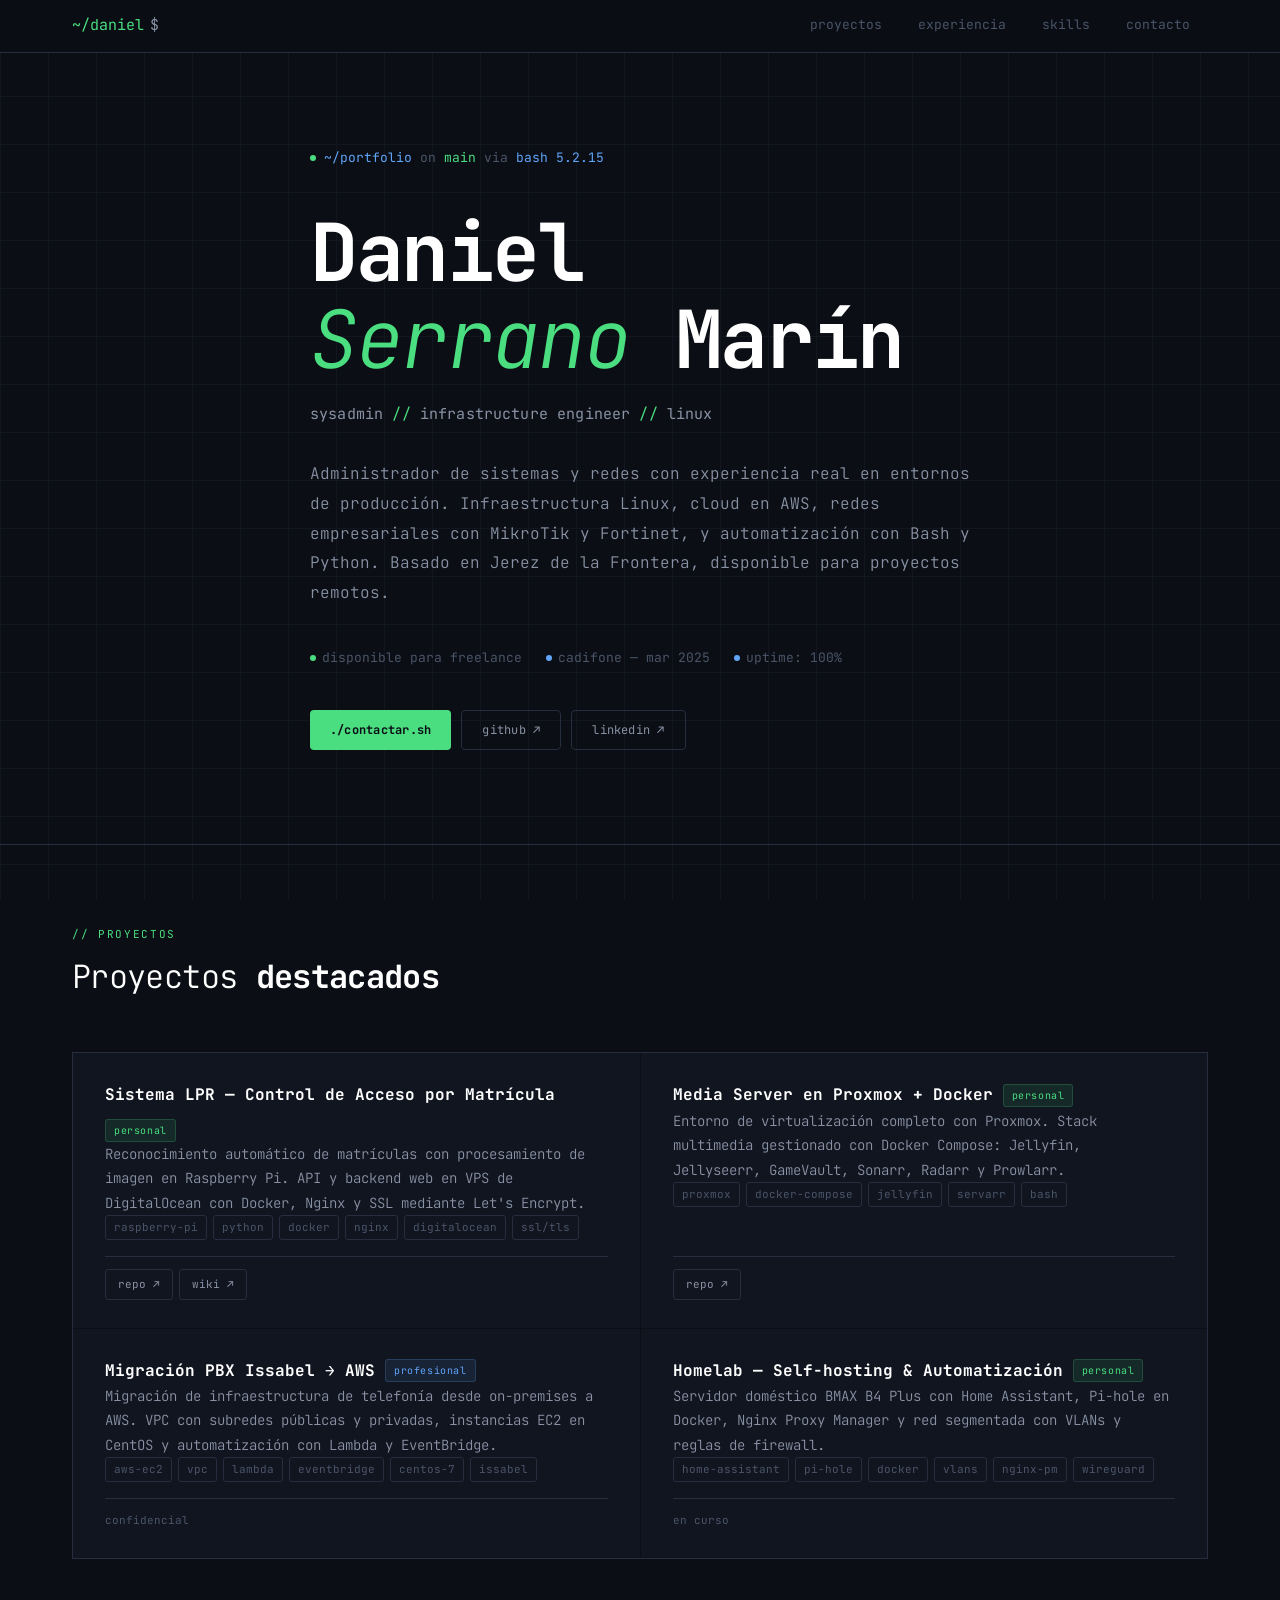
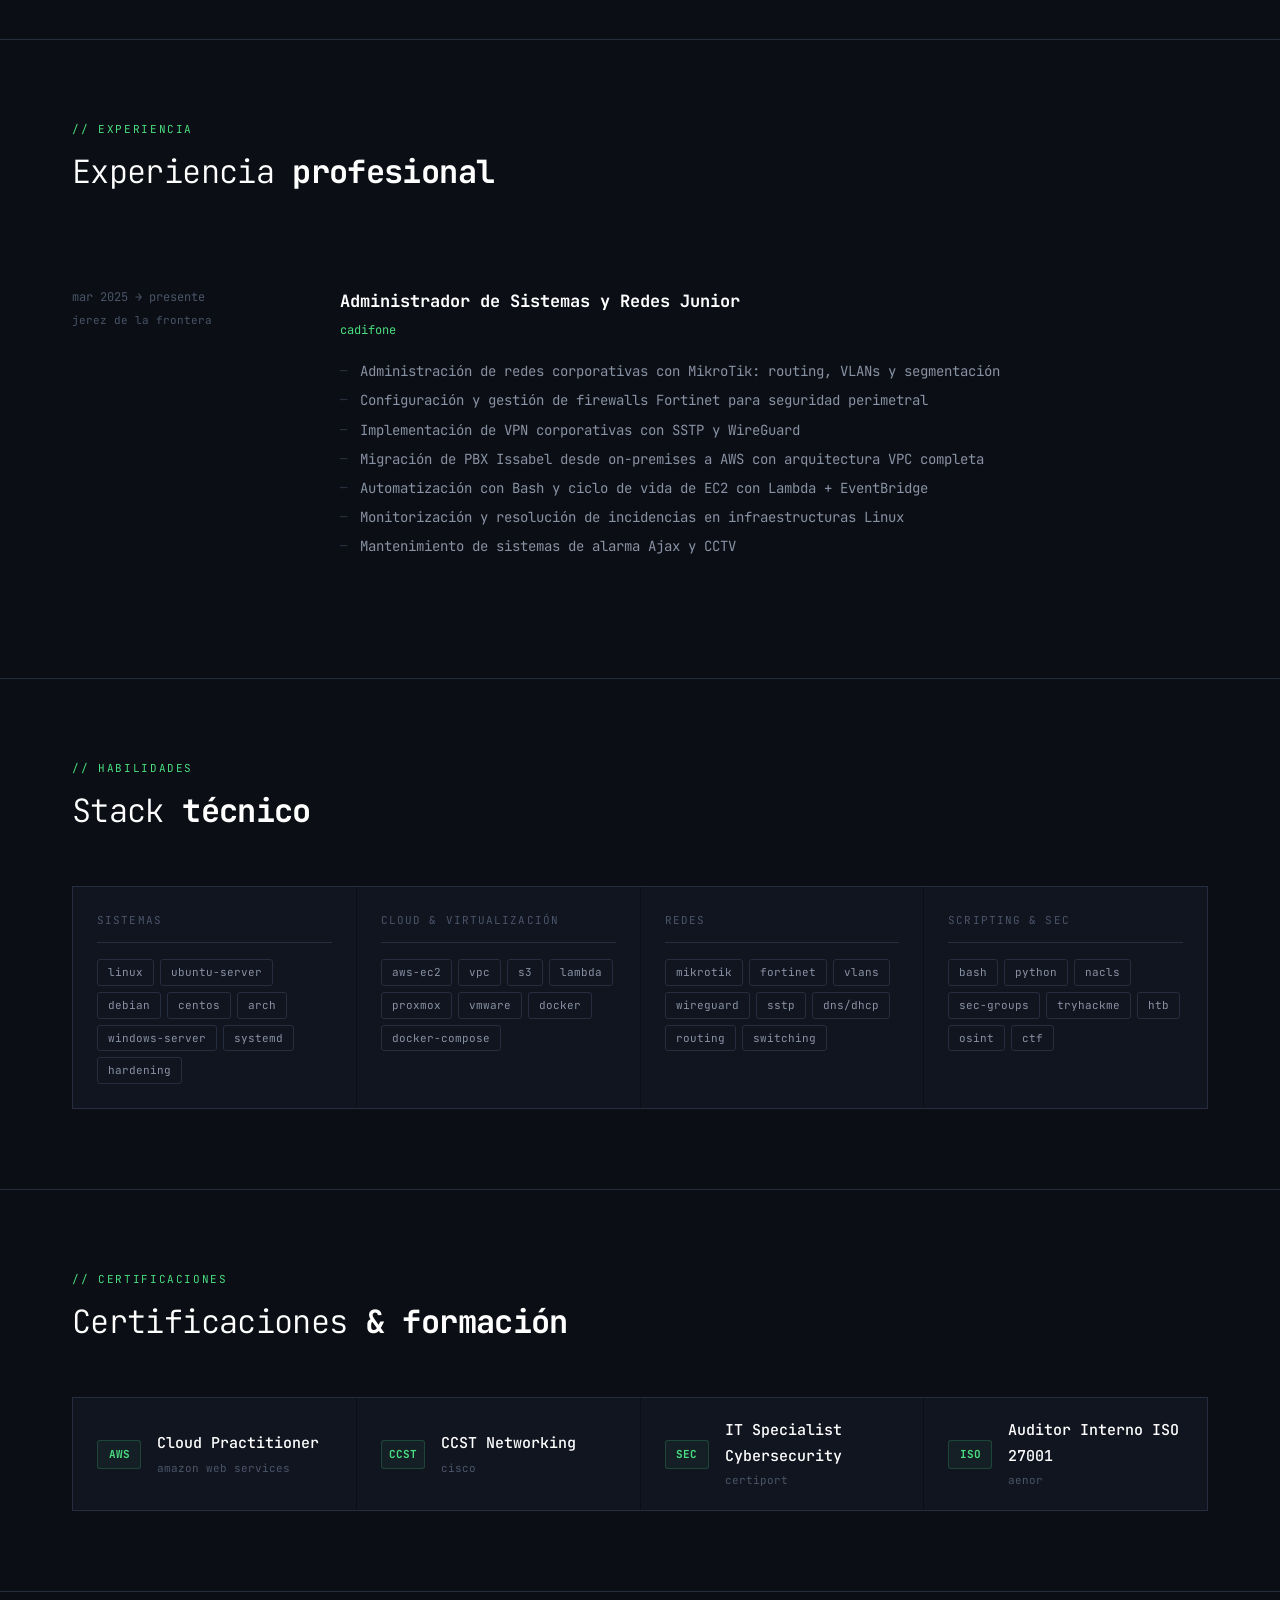
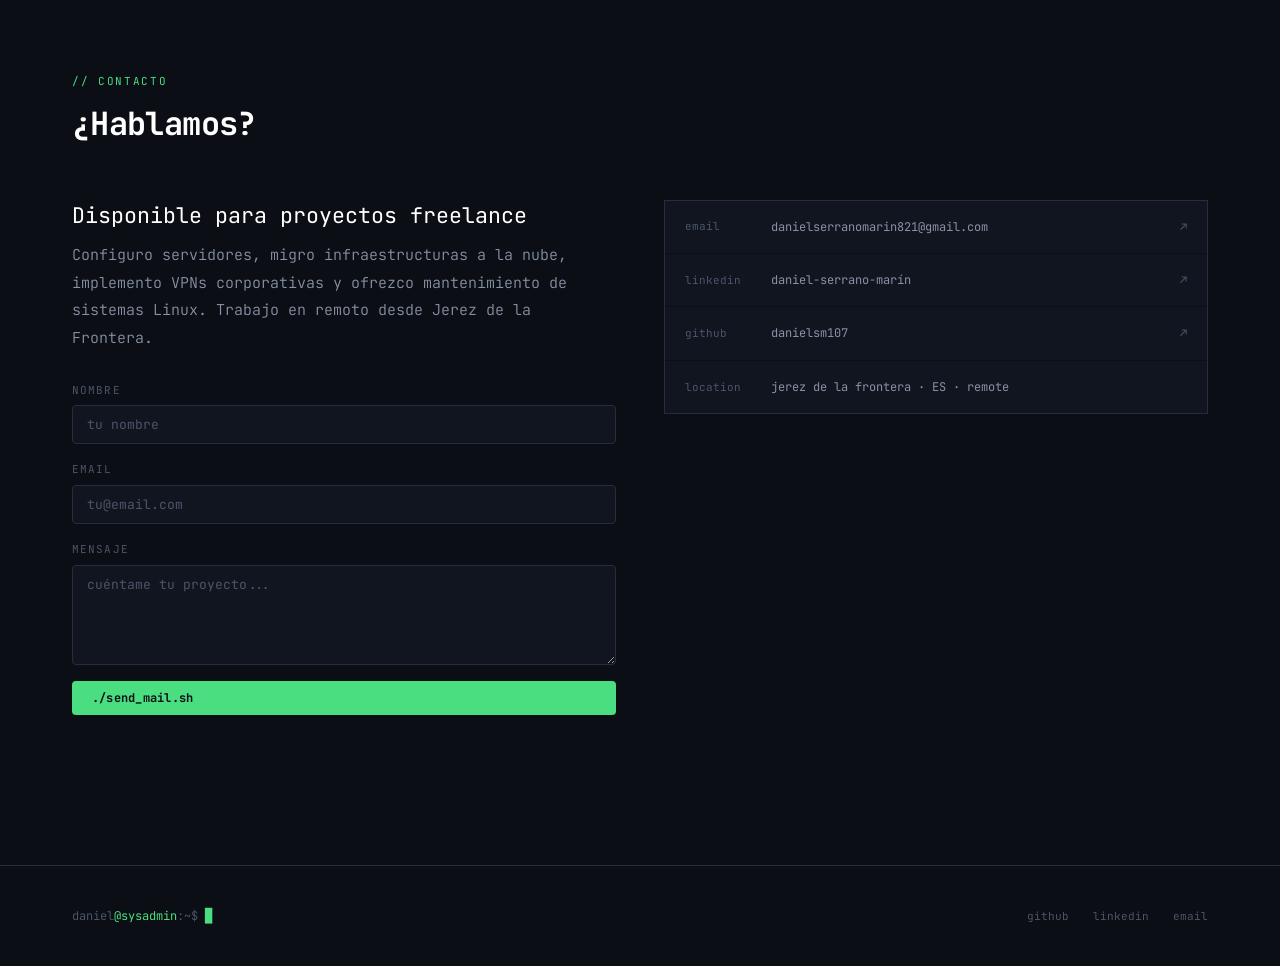
==== index.html @ 156ad983 "fix: layout proyectos 2 columnas + formulario contacto" ====
<!DOCTYPE html>
<html lang="es">
<head>
<meta charset="UTF-8">
<meta name="viewport" content="width=device-width, initial-scale=1.0">
<title>Daniel Serrano Marín | Sysadmin & Infrastructure Engineer</title>
<meta name="description" content="Administrador de sistemas y redes freelance. Linux, AWS, Docker, MikroTik, Fortinet, Proxmox. Jerez de la Frontera, disponibilidad remota.">
<meta name="author" content="Daniel Serrano Marín">
<meta name="keywords" content="administrador de sistemas freelance, sysadmin España, Linux AWS Docker, MikroTik Fortinet, VPN corporativa, Jerez de la Frontera">
<meta property="og:title" content="Daniel Serrano Marín — Sysadmin">
<meta property="og:description" content="Infrastructure engineer especializado en Linux, cloud y redes empresariales. Disponible para proyectos freelance.">
<meta property="og:type" content="website">
<meta property="og:url" content="https://danielsm107.github.io">
<link rel="canonical" href="https://danielsm107.github.io">
<link rel="preconnect" href="https://fonts.googleapis.com">
<link href="https://fonts.googleapis.com/css2?family=JetBrains+Mono:ital,wght@0,300;0,400;0,500;0,700;1,300;1,400&display=swap" rel="stylesheet">
<script type="application/ld+json">
{
  "@context":"https://schema.org",
  "@type":"Person",
  "name":"Daniel Serrano Marín",
  "jobTitle":"Administrador de Sistemas y Redes",
  "url":"https://danielsm107.github.io",
  "email":"danielserranomarin821@gmail.com",
  "telephone":"+34601632500",
  "address":{"@type":"PostalAddress","addressLocality":"Jerez de la Frontera","addressRegion":"Andalucía","addressCountry":"ES"},
  "sameAs":["https://github.com/danielsm107","https://linkedin.com/in/daniel-serrano-marín-868a92314"],
  "knowsAbout":["Linux","AWS","Docker","MikroTik","Fortinet","Proxmox","Bash","Python","Ciberseguridad","WireGuard","VPN"]
}
</script>
<style>
*,*::before,*::after{box-sizing:border-box;margin:0;padding:0}
:root{
  --bg:#0b0e14;
  --surface:#111520;
  --surface2:#181d2a;
  --border:#1e2535;
  --border2:#262d3f;
  --accent:#4ade80;
  --accent2:#22c55e;
  --blue:#60a5fa;
  --text:#cdd6f4;
  --text2:#8892a4;
  --text3:#4a5568;
  --mono:'JetBrains Mono',monospace;
}
html{scroll-behavior:smooth}
body{background:var(--bg);color:var(--text);font-family:var(--mono);font-size:15px;line-height:1.7;min-height:100vh}
a{color:var(--accent);text-decoration:none}
a:hover{color:var(--accent2)}

body::before{
  content:'';position:fixed;inset:0;
  background-image:linear-gradient(var(--border) 1px,transparent 1px),linear-gradient(90deg,var(--border) 1px,transparent 1px);
  background-size:48px 48px;opacity:.35;pointer-events:none;z-index:0;
}
.layer{position:relative;z-index:1}

nav{border-bottom:1px solid var(--border2);background:rgba(11,14,20,.92);backdrop-filter:blur(12px);position:sticky;top:0;z-index:100}
.nav-inner{max-width:980px;margin:0 auto;padding:0 2rem;display:flex;align-items:center;justify-content:space-between;height:52px}
.nav-brand{font-size:13px;color:var(--accent);display:flex;align-items:center;gap:6px}
.nav-brand span{color:var(--text2)}
.nav-links{display:flex;list-style:none}
.nav-links a{font-size:12px;color:var(--text3);padding:0 14px;height:52px;display:flex;align-items:center;transition:color .15s;border-bottom:1px solid transparent}
.nav-links a:hover{color:var(--accent);border-bottom-color:var(--accent)}

.hero{min-height:88vh;display:flex;align-items:center;border-bottom:1px solid var(--border2);padding:4rem 0}
.hero-inner{max-width:980px;margin:0 auto;padding:0 2rem}

.prompt-line{font-size:13px;color:var(--text3);margin-bottom:2.5rem;display:flex;align-items:center;gap:8px}
.prompt-line::before{content:'';width:6px;height:6px;background:var(--accent);border-radius:50%;display:inline-block;flex-shrink:0}
.prompt-path{color:var(--blue)}
.prompt-branch{color:var(--accent)}

h1{font-family:var(--mono);font-weight:300;font-size:clamp(2.4rem,5.5vw,4.2rem);line-height:1.08;letter-spacing:-0.03em;color:var(--text);margin-bottom:.4rem}
h1 strong{font-weight:700;color:#fff}
h1 em{font-style:italic;color:var(--accent);font-weight:300}

.hero-sub{font-size:13px;color:var(--text2);margin:1.25rem 0 2rem;letter-spacing:.01em}
.hero-sub span{color:var(--accent)}

.hero-desc{font-size:14px;color:var(--text2);max-width:580px;line-height:1.85;margin-bottom:2.5rem;font-weight:300}

.status-bar{display:flex;align-items:center;gap:1.5rem;font-size:12px;color:var(--text3);margin-bottom:2.5rem;flex-wrap:wrap}
.status-item{display:flex;align-items:center;gap:6px}
.dot-green{width:6px;height:6px;background:var(--accent);border-radius:50%;flex-shrink:0}
.dot-blue{width:6px;height:6px;background:var(--blue);border-radius:50%;flex-shrink:0}

.hero-btns{display:flex;gap:10px;flex-wrap:wrap}
.btn{font-family:var(--mono);font-size:12px;padding:9px 20px;border-radius:4px;display:inline-flex;align-items:center;gap:6px;cursor:pointer;transition:all .15s;letter-spacing:.02em}
.btn-primary{background:var(--accent);color:#0b0e14;font-weight:700;border:none}
.btn-primary:hover{background:var(--accent2);color:#0b0e14}
.btn-ghost{background:transparent;color:var(--text2);border:1px solid var(--border2)}
.btn-ghost:hover{border-color:var(--accent);color:var(--accent)}

.wrap{max-width:980px;margin:0 auto;padding:0 2rem}
section{padding:5rem 0;border-bottom:1px solid var(--border2)}
.sec-head{margin-bottom:3rem}
.sec-label{font-size:11px;color:var(--accent);letter-spacing:.15em;text-transform:uppercase;margin-bottom:.4rem}
h2{font-family:var(--mono);font-size:1.6rem;font-weight:300;color:#fff;letter-spacing:-.02em}
h2 strong{font-weight:700}

.projects{display:grid;grid-template-columns:1fr 1fr;gap:1px;border:1px solid var(--border2)}
.project-row{background:var(--surface);padding:1.75rem 2rem;display:flex;flex-direction:column;gap:1rem;transition:background .15s;border:none}
.project-row:hover{background:var(--surface2)}
.proj-meta{display:flex;align-items:center;gap:10px;flex-wrap:wrap}
.proj-title{font-size:14px;font-weight:700;color:#fff}
.proj-tag{font-size:10px;padding:2px 8px;border-radius:3px;letter-spacing:.06em}
.tag-personal{background:rgba(74,222,128,.1);color:var(--accent);border:1px solid rgba(74,222,128,.2)}
.tag-pro{background:rgba(96,165,250,.1);color:var(--blue);border:1px solid rgba(96,165,250,.2)}
.proj-desc{font-size:12px;color:var(--text2);line-height:1.75;font-weight:300;flex:1}
.proj-stack{display:flex;flex-wrap:wrap;gap:6px}
.stag{font-size:11px;padding:2px 8px;border:1px solid var(--border2);color:var(--text3);border-radius:3px;transition:border-color .15s,color .15s}
.project-row:hover .stag{color:var(--text2)}
.proj-links{display:flex;flex-direction:row;gap:6px;flex-wrap:wrap;margin-top:auto;padding-top:.75rem;border-top:1px solid var(--border2)}
.proj-link{font-size:11px;padding:5px 12px;border:1px solid var(--border2);color:var(--text2);border-radius:3px;transition:all .15s;white-space:nowrap}
.proj-link:hover{border-color:var(--accent);color:var(--accent)}

.exp-item{display:grid;grid-template-columns:200px 1fr;gap:3rem;padding:2.5rem 0;border-bottom:1px solid var(--border2)}
.exp-item:last-child{border-bottom:none}
.exp-period{font-size:12px;color:var(--text3);margin-bottom:4px}
.exp-location{font-size:11px;color:var(--text3)}
.exp-role{font-size:15px;font-weight:700;color:#fff;margin-bottom:4px}
.exp-company{font-size:12px;color:var(--accent);margin-bottom:1.25rem}
.exp-items{display:flex;flex-direction:column;gap:6px}
.exp-items li{font-size:12px;color:var(--text2);padding-left:1.25rem;position:relative;line-height:1.65;list-style:none}
.exp-items li::before{content:'─';position:absolute;left:0;color:var(--border2);font-size:12px;top:2px}

.skills-cols{display:grid;grid-template-columns:repeat(auto-fit,minmax(220px,1fr));gap:1px;border:1px solid var(--border2)}
.skill-col{background:var(--surface);padding:1.5rem}
.skill-col-title{font-size:11px;color:var(--text3);letter-spacing:.1em;text-transform:uppercase;margin-bottom:1rem;padding-bottom:.75rem;border-bottom:1px solid var(--border2)}
.pills{display:flex;flex-wrap:wrap;gap:6px}
.pill{font-size:11px;padding:3px 10px;border:1px solid var(--border2);border-radius:3px;color:var(--text2);transition:border-color .15s,color .15s;cursor:default}
.pill:hover{border-color:var(--accent);color:var(--accent)}

.certs-list{display:grid;grid-template-columns:repeat(auto-fit,minmax(240px,1fr));gap:1px;border:1px solid var(--border2)}
.cert-item{background:var(--surface);padding:1.25rem 1.5rem;display:flex;align-items:center;gap:1rem;transition:background .15s}
.cert-item:hover{background:var(--surface2)}
.cert-mono{font-size:11px;font-weight:700;color:var(--accent);width:44px;flex-shrink:0;border:1px solid rgba(74,222,128,.2);padding:4px 6px;text-align:center;border-radius:3px;background:rgba(74,222,128,.06)}
.cert-name{font-size:13px;font-weight:500;color:#fff;margin-bottom:2px}
.cert-org{font-size:11px;color:var(--text3)}

.contact-grid{display:grid;grid-template-columns:1fr 1fr;gap:3rem;align-items:start}
.contact-intro h3{font-size:1.1rem;font-weight:400;color:#fff;margin-bottom:.75rem;line-height:1.4}
.contact-intro p{font-size:13px;color:var(--text2);line-height:1.85;margin-bottom:1.75rem;font-weight:300}
.contact-rows{display:flex;flex-direction:column;gap:1px;border:1px solid var(--border2)}
.c-row{background:var(--surface);display:flex;align-items:center;gap:1rem;padding:1rem 1.25rem;text-decoration:none;color:var(--text);transition:background .15s}
.c-row:hover{background:var(--surface2)}
.c-row-key{font-size:11px;color:var(--text3);width:70px;flex-shrink:0}
.c-row-val{font-size:12px;color:var(--text2)}
.c-row-arrow{font-size:12px;color:var(--text3);margin-left:auto}
.c-row:hover .c-row-arrow{color:var(--accent)}
.c-row:hover .c-row-val{color:var(--accent)}

footer{padding:2.5rem 0}
.footer-inner{max-width:980px;margin:0 auto;padding:0 2rem;display:flex;align-items:center;justify-content:space-between;flex-wrap:wrap;gap:1rem}
.footer-brand{font-size:12px;color:var(--text3)}
.footer-brand span{color:var(--accent)}
.footer-links{display:flex;gap:1.5rem}
.footer-links a{font-size:11px;color:var(--text3)}
.footer-links a:hover{color:var(--accent)}

@keyframes blink{0%,100%{opacity:1}50%{opacity:0}}
.cursor{animation:blink 1.1s step-end infinite;color:var(--accent)}

/* HAMBURGER */
.nav-hamburger{
  display:none;flex-direction:column;gap:5px;
  cursor:pointer;padding:6px;border:1px solid var(--border2);
  border-radius:4px;background:transparent;
}
.nav-hamburger span{
  display:block;width:20px;height:1.5px;
  background:var(--text2);transition:all .2s;
}
.nav-hamburger.open span:nth-child(1){transform:rotate(45deg) translate(4.5px,4.5px)}
.nav-hamburger.open span:nth-child(2){opacity:0}
.nav-hamburger.open span:nth-child(3){transform:rotate(-45deg) translate(4.5px,-4.5px)}

.mobile-menu{
  display:none;
  position:fixed;top:52px;left:0;right:0;
  background:rgba(11,14,20,.98);
  backdrop-filter:blur(12px);
  border-bottom:1px solid var(--border2);
  z-index:99;
  flex-direction:column;
}
.mobile-menu.open{display:flex}
.mobile-menu a{
  font-size:13px;color:var(--text2);
  padding:1rem 2rem;
  border-bottom:1px solid var(--border2);
  transition:color .15s,background .15s;
}
.mobile-menu a:hover{color:var(--accent);background:var(--surface)}

@media(max-width:768px){
  .nav-links{display:none}
  .nav-hamburger{display:flex}

  .hero{min-height:auto;padding:3rem 0}
  h1{font-size:2.4rem}
  .hero-desc{font-size:13px}
  .status-bar{gap:1rem}

  .exp-item{grid-template-columns:1fr;gap:.5rem}
  .exp-period{margin-bottom:0}

  .contact-grid{grid-template-columns:1fr}

  .projects{grid-template-columns:1fr}
  .proj-links{flex-direction:row;flex-wrap:wrap}

  .skills-cols{grid-template-columns:1fr 1fr}
  .certs-list{grid-template-columns:1fr}

  section{padding:3rem 0}
  .sec-head{margin-bottom:2rem}
}

@media(max-width:480px){
  h1{font-size:1.9rem;letter-spacing:-.02em}
  .hero-inner{padding:0 1.25rem}
  .wrap{padding:0 1.25rem}
  .nav-inner{padding:0 1.25rem}
  .footer-inner{padding:0 1.25rem;flex-direction:column;gap:.75rem;text-align:center}

  .hero-btns{flex-direction:column}
  .btn{width:100%;justify-content:center}

  .skills-cols{grid-template-columns:1fr}

  .project-row{padding:1.25rem}
  .skill-col{padding:1.25rem}
  .cert-item{padding:1rem}

  .c-row-val{font-size:11px;word-break:break-all}
  .contact-intro p{font-size:12px}
}

@media(min-width:1280px){
  body{font-size:16px}
  .nav-inner{max-width:1200px}
  .wrap{max-width:1200px}
  .hero-inner{max-width:1200px}
  .footer-inner{max-width:1200px}
  .nav-brand{font-size:15px}
  .nav-links a{font-size:13px;padding:0 18px}
  h1{font-size:5rem}
  .hero-sub{font-size:15px}
  .hero-desc{font-size:16px;max-width:660px}
  .status-bar{font-size:13px}
  h2{font-size:2rem}
  .proj-title{font-size:16px}
  .proj-desc{font-size:14px}
  .exp-role{font-size:17px}
  .exp-items li{font-size:14px}
  .cert-name{font-size:15px}
  .contact-intro h3{font-size:1.35rem}
  .contact-intro p{font-size:15px}
  .exp-item{grid-template-columns:220px 1fr}
}

@media(min-width:1920px){
  body{font-size:17px}
  .nav-inner,.wrap,.hero-inner,.footer-inner{max-width:1400px}
  h1{font-size:6rem}
  h2{font-size:2.4rem}
  .hero-desc{font-size:17px;max-width:740px}
  section{padding:6rem 0}
}

.contact-form{display:flex;flex-direction:column;gap:1rem;margin-top:1.5rem}
.form-group{display:flex;flex-direction:column;gap:6px}
.form-label{font-size:11px;color:var(--text3);letter-spacing:.1em;text-transform:uppercase}
.form-input{
  background:var(--surface);border:1px solid var(--border2);
  color:var(--text);font-family:var(--mono);font-size:13px;
  padding:10px 14px;border-radius:4px;outline:none;
  transition:border-color .15s;width:100%;
}
.form-input:focus{border-color:var(--accent)}
.form-input::placeholder{color:var(--text3)}
.form-textarea{resize:vertical;min-height:100px}
.form-status{font-size:12px;margin-top:.5rem;min-height:1.2em}
.form-status.ok{color:var(--accent)}
.form-status.err{color:#f87171}
</style>
</head>
<body>

<nav class="layer" role="navigation" aria-label="Navegación principal">
  <div class="nav-inner">
    <div class="nav-brand">~/daniel<span> $</span></div>
    <ul class="nav-links">
      <li><a href="#proyectos">proyectos</a></li>
      <li><a href="#experiencia">experiencia</a></li>
      <li><a href="#skills">skills</a></li>
      <li><a href="#contacto">contacto</a></li>
    </ul>
    <button class="nav-hamburger" aria-label="Abrir menú" onclick="toggleMenu(this)">
      <span></span><span></span><span></span>
    </button>
  </div>
</nav>

<div class="mobile-menu layer" id="mobileMenu">
  <a href="#proyectos" onclick="closeMenu()">proyectos</a>
  <a href="#experiencia" onclick="closeMenu()">experiencia</a>
  <a href="#skills" onclick="closeMenu()">skills</a>
  <a href="#contacto" onclick="closeMenu()">contacto</a>
</div>

<script>
function toggleMenu(btn){
  btn.classList.toggle('open');
  document.getElementById('mobileMenu').classList.toggle('open');
}
function closeMenu(){
  document.querySelector('.nav-hamburger').classList.remove('open');
  document.getElementById('mobileMenu').classList.remove('open');
}
</script>

<header class="hero layer" role="banner" itemscope itemtype="https://schema.org/Person">
  <div class="hero-inner">
    <div class="prompt-line">
      <span class="prompt-path">~/portfolio</span>
      <span style="color:var(--text3)">on</span>
      <span class="prompt-branch"> main</span>
      <span style="color:var(--text3)">via</span>
      <span style="color:var(--blue)">bash 5.2.15</span>
    </div>
    <h1>
      <strong itemprop="givenName">Daniel</strong><br>
      <em itemprop="familyName">Serrano</em> <strong>Marín</strong>
    </h1>
    <p class="hero-sub">
      sysadmin <span>//</span> infrastructure engineer <span>//</span> linux
    </p>
    <p class="hero-desc" itemprop="description">
      Administrador de sistemas y redes con experiencia real en entornos de producción.
      Infraestructura Linux, cloud en AWS, redes empresariales con MikroTik y Fortinet,
      y automatización con Bash y Python. Basado en Jerez de la Frontera,
      disponible para proyectos remotos.
    </p>
    <div class="status-bar">
      <div class="status-item"><span class="dot-green"></span><span>disponible para freelance</span></div>
      <div class="status-item"><span class="dot-blue"></span><span>cadifone — mar 2025</span></div>
      <div class="status-item"><span class="dot-blue"></span><span>uptime: 100%</span></div>
    </div>
    <div class="hero-btns">
      <a href="#contacto" class="btn btn-primary">./contactar.sh</a>
      <a href="https://github.com/danielsm107" class="btn btn-ghost" rel="noopener noreferrer" itemprop="sameAs">github ↗</a>
      <a href="https://linkedin.com/in/daniel-serrano-marín-868a92314" class="btn btn-ghost" rel="noopener noreferrer" itemprop="sameAs">linkedin ↗</a>
    </div>
  </div>
</header>

<main class="layer">

<section id="proyectos" aria-labelledby="h-proyectos">
  <div class="wrap">
    <div class="sec-head">
      <p class="sec-label">// proyectos</p>
      <h2 id="h-proyectos">Proyectos <strong>destacados</strong></h2>
    </div>
    <div class="projects">

      <article class="project-row" itemscope itemtype="https://schema.org/SoftwareApplication">
        <div>
          <div class="proj-meta">
            <h3 class="proj-title" itemprop="name">Sistema LPR — Control de Acceso por Matrícula</h3>
            <span class="proj-tag tag-personal">personal</span>
          </div>
          <p class="proj-desc" itemprop="description">Reconocimiento automático de matrículas con procesamiento de imagen en Raspberry Pi. API y backend web en VPS de DigitalOcean con Docker, Nginx y SSL mediante Let's Encrypt.</p>
          <div class="proj-stack">
            <span class="stag">raspberry-pi</span><span class="stag">python</span><span class="stag">docker</span><span class="stag">nginx</span><span class="stag">digitalocean</span><span class="stag">ssl/tls</span>
          </div>
        </div>
        <div class="proj-links">
          <a href="https://github.com/danielsm107/control-acceso-matriculas" class="proj-link" rel="noopener noreferrer" itemprop="url">repo ↗</a>
          <a href="https://deepwiki.com/danielsm107/control-acceso-matriculas" class="proj-link" rel="noopener noreferrer">wiki ↗</a>
        </div>
      </article>

      <article class="project-row" itemscope itemtype="https://schema.org/SoftwareApplication">
        <div>
          <div class="proj-meta">
            <h3 class="proj-title" itemprop="name">Media Server en Proxmox + Docker</h3>
            <span class="proj-tag tag-personal">personal</span>
          </div>
          <p class="proj-desc" itemprop="description">Entorno de virtualización completo con Proxmox. Stack multimedia gestionado con Docker Compose: Jellyfin, Jellyseerr, GameVault, Sonarr, Radarr y Prowlarr.</p>
          <div class="proj-stack">
            <span class="stag">proxmox</span><span class="stag">docker-compose</span><span class="stag">jellyfin</span><span class="stag">servarr</span><span class="stag">bash</span>
          </div>
        </div>
        <div class="proj-links">
          <a href="https://github.com/danielsm107/media-server" class="proj-link" rel="noopener noreferrer" itemprop="url">repo ↗</a>
        </div>
      </article>

      <article class="project-row" itemscope itemtype="https://schema.org/SoftwareApplication">
        <div>
          <div class="proj-meta">
            <h3 class="proj-title" itemprop="name">Migración PBX Issabel → AWS</h3>
            <span class="proj-tag tag-pro">profesional</span>
          </div>
          <p class="proj-desc" itemprop="description">Migración de infraestructura de telefonía desde on-premises a AWS. VPC con subredes públicas y privadas, instancias EC2 en CentOS y automatización con Lambda y EventBridge.</p>
          <div class="proj-stack">
            <span class="stag">aws-ec2</span><span class="stag">vpc</span><span class="stag">lambda</span><span class="stag">eventbridge</span><span class="stag">centos-7</span><span class="stag">issabel</span>
          </div>
        </div>
        <div class="proj-links">
          <span style="font-size:11px;color:var(--text3)">confidencial</span>
        </div>
      </article>

      <article class="project-row">
        <div>
          <div class="proj-meta">
            <h3 class="proj-title">Homelab — Self-hosting &amp; Automatización</h3>
            <span class="proj-tag tag-personal">personal</span>
          </div>
          <p class="proj-desc">Servidor doméstico BMAX B4 Plus con Home Assistant, Pi-hole en Docker, Nginx Proxy Manager y red segmentada con VLANs y reglas de firewall.</p>
          <div class="proj-stack">
            <span class="stag">home-assistant</span><span class="stag">pi-hole</span><span class="stag">docker</span><span class="stag">vlans</span><span class="stag">nginx-pm</span><span class="stag">wireguard</span>
          </div>
        </div>
        <div class="proj-links">
          <span style="font-size:11px;color:var(--text3)">en curso</span>
        </div>
      </article>

    </div>
  </div>
</section>

<section id="experiencia" aria-labelledby="h-exp">
  <div class="wrap">
    <div class="sec-head">
      <p class="sec-label">// experiencia</p>
      <h2 id="h-exp">Experiencia <strong>profesional</strong></h2>
    </div>
    <div class="exp-item" itemscope itemtype="https://schema.org/OrganizationRole">
      <div>
        <p class="exp-period">mar 2025 → presente</p>
        <p class="exp-location">jerez de la frontera</p>
      </div>
      <div>
        <h3 class="exp-role" itemprop="roleName">Administrador de Sistemas y Redes Junior</h3>
        <p class="exp-company" itemprop="name">cadifone</p>
        <ul class="exp-items">
          <li>Administración de redes corporativas con MikroTik: routing, VLANs y segmentación</li>
          <li>Configuración y gestión de firewalls Fortinet para seguridad perimetral</li>
          <li>Implementación de VPN corporativas con SSTP y WireGuard</li>
          <li>Migración de PBX Issabel desde on-premises a AWS con arquitectura VPC completa</li>
          <li>Automatización con Bash y ciclo de vida de EC2 con Lambda + EventBridge</li>
          <li>Monitorización y resolución de incidencias en infraestructuras Linux</li>
          <li>Mantenimiento de sistemas de alarma Ajax y CCTV</li>
        </ul>
      </div>
    </div>
  </div>
</section>

<section id="skills" aria-labelledby="h-skills">
  <div class="wrap">
    <div class="sec-head">
      <p class="sec-label">// habilidades</p>
      <h2 id="h-skills">Stack <strong>técnico</strong></h2>
    </div>
    <div class="skills-cols">
      <div class="skill-col">
        <p class="skill-col-title">sistemas</p>
        <div class="pills">
          <span class="pill">linux</span><span class="pill">ubuntu-server</span><span class="pill">debian</span><span class="pill">centos</span><span class="pill">arch</span><span class="pill">windows-server</span><span class="pill">systemd</span><span class="pill">hardening</span>
        </div>
      </div>
      <div class="skill-col">
        <p class="skill-col-title">cloud &amp; virtualización</p>
        <div class="pills">
          <span class="pill">aws-ec2</span><span class="pill">vpc</span><span class="pill">s3</span><span class="pill">lambda</span><span class="pill">proxmox</span><span class="pill">vmware</span><span class="pill">docker</span><span class="pill">docker-compose</span>
        </div>
      </div>
      <div class="skill-col">
        <p class="skill-col-title">redes</p>
        <div class="pills">
          <span class="pill">mikrotik</span><span class="pill">fortinet</span><span class="pill">vlans</span><span class="pill">wireguard</span><span class="pill">sstp</span><span class="pill">dns/dhcp</span><span class="pill">routing</span><span class="pill">switching</span>
        </div>
      </div>
      <div class="skill-col">
        <p class="skill-col-title">scripting &amp; sec</p>
        <div class="pills">
          <span class="pill">bash</span><span class="pill">python</span><span class="pill">nacls</span><span class="pill">sec-groups</span><span class="pill">tryhackme</span><span class="pill">htb</span><span class="pill">osint</span><span class="pill">ctf</span>
        </div>
      </div>
    </div>
  </div>
</section>

<section aria-labelledby="h-certs">
  <div class="wrap">
    <div class="sec-head">
      <p class="sec-label">// certificaciones</p>
      <h2 id="h-certs">Certificaciones <strong>&amp; formación</strong></h2>
    </div>
    <div class="certs-list">
      <div class="cert-item" itemscope itemtype="https://schema.org/EducationalOccupationalCredential">
        <div class="cert-mono">AWS</div>
        <div><p class="cert-name" itemprop="name">Cloud Practitioner</p><p class="cert-org">amazon web services</p></div>
      </div>
      <div class="cert-item" itemscope itemtype="https://schema.org/EducationalOccupationalCredential">
        <div class="cert-mono">CCST</div>
        <div><p class="cert-name" itemprop="name">CCST Networking</p><p class="cert-org">cisco</p></div>
      </div>
      <div class="cert-item" itemscope itemtype="https://schema.org/EducationalOccupationalCredential">
        <div class="cert-mono">SEC</div>
        <div><p class="cert-name" itemprop="name">IT Specialist Cybersecurity</p><p class="cert-org">certiport</p></div>
      </div>
      <div class="cert-item" itemscope itemtype="https://schema.org/EducationalOccupationalCredential">
        <div class="cert-mono">ISO</div>
        <div><p class="cert-name" itemprop="name">Auditor Interno ISO 27001</p><p class="cert-org">aenor</p></div>
      </div>
    </div>
  </div>
</section>

<section id="contacto" aria-labelledby="h-contacto">
  <div class="wrap">
    <div class="sec-head">
      <p class="sec-label">// contacto</p>
      <h2 id="h-contacto"><strong>¿Hablamos?</strong></h2>
    </div>
    <div class="contact-grid">
      <div class="contact-intro">
        <h3>Disponible para proyectos freelance</h3>
        <p>Configuro servidores, migro infraestructuras a la nube, implemento VPNs corporativas y ofrezco mantenimiento de sistemas Linux. Trabajo en remoto desde Jerez de la Frontera.</p>
        <form action="https://formspree.io/f/mrejwwnr" method="POST" class="contact-form" id="contactForm">
          <div class="form-group">
            <label for="name" class="form-label">nombre</label>
            <input type="text" id="name" name="name" required placeholder="tu nombre" class="form-input">
          </div>
          <div class="form-group">
            <label for="email" class="form-label">email</label>
            <input type="email" id="email" name="email" required placeholder="tu@email.com" class="form-input">
          </div>
          <div class="form-group">
            <label for="message" class="form-label">mensaje</label>
            <textarea id="message" name="message" required placeholder="cuéntame tu proyecto..." class="form-input form-textarea"></textarea>
          </div>
          <button type="submit" class="btn btn-primary" id="submitBtn">./send_mail.sh</button>
          <p class="form-status" id="formStatus"></p>
        </form>
      </div>
      <div class="contact-rows">
        <a href="mailto:danielserranomarin821@gmail.com" class="c-row" itemprop="email">
          <span class="c-row-key">email</span>
          <span class="c-row-val">danielserranomarin821@gmail.com</span>
          <span class="c-row-arrow">↗</span>
        </a>
        <a href="https://linkedin.com/in/daniel-serrano-marín-868a92314" class="c-row" rel="noopener noreferrer">
          <span class="c-row-key">linkedin</span>
          <span class="c-row-val">daniel-serrano-marín</span>
          <span class="c-row-arrow">↗</span>
        </a>
        <a href="https://github.com/danielsm107" class="c-row" rel="noopener noreferrer">
          <span class="c-row-key">github</span>
          <span class="c-row-val">danielsm107</span>
          <span class="c-row-arrow">↗</span>
        </a>
        <div class="c-row" style="cursor:default">
          <span class="c-row-key">location</span>
          <span class="c-row-val">jerez de la frontera · ES · remote</span>
        </div>
      </div>
    </div>
  </div>
</section>

</main>

<footer class="layer" role="contentinfo">
  <div class="footer-inner">
    <div class="footer-brand">daniel<span>@sysadmin</span>:~$ <span class="cursor">█</span></div>
    <div class="footer-links">
      <a href="https://github.com/danielsm107" rel="noopener noreferrer">github</a>
      <a href="https://linkedin.com/in/daniel-serrano-marín-868a92314" rel="noopener noreferrer">linkedin</a>
      <a href="mailto:danielserranomarin821@gmail.com">email</a>
    </div>
  </div>
</footer>


<script>
document.getElementById('contactForm').addEventListener('submit', async function(e){
  e.preventDefault();
  const btn = document.getElementById('submitBtn');
  const status = document.getElementById('formStatus');
  btn.textContent = 'enviando...';
  btn.disabled = true;
  try {
    const res = await fetch('https://formspree.io/f/mrejwwnr', {
      method: 'POST',
      body: new FormData(this),
      headers: {'Accept': 'application/json'}
    });
    if(res.ok){
      status.textContent = '✓ mensaje enviado correctamente';
      status.className = 'form-status ok';
      this.reset();
    } else {
      throw new Error();
    }
  } catch {
    status.textContent = '✗ error al enviar, prueba por email';
    status.className = 'form-status err';
  }
  btn.textContent = './send_mail.sh';
  btn.disabled = false;
});
</script>
</body>
</html>
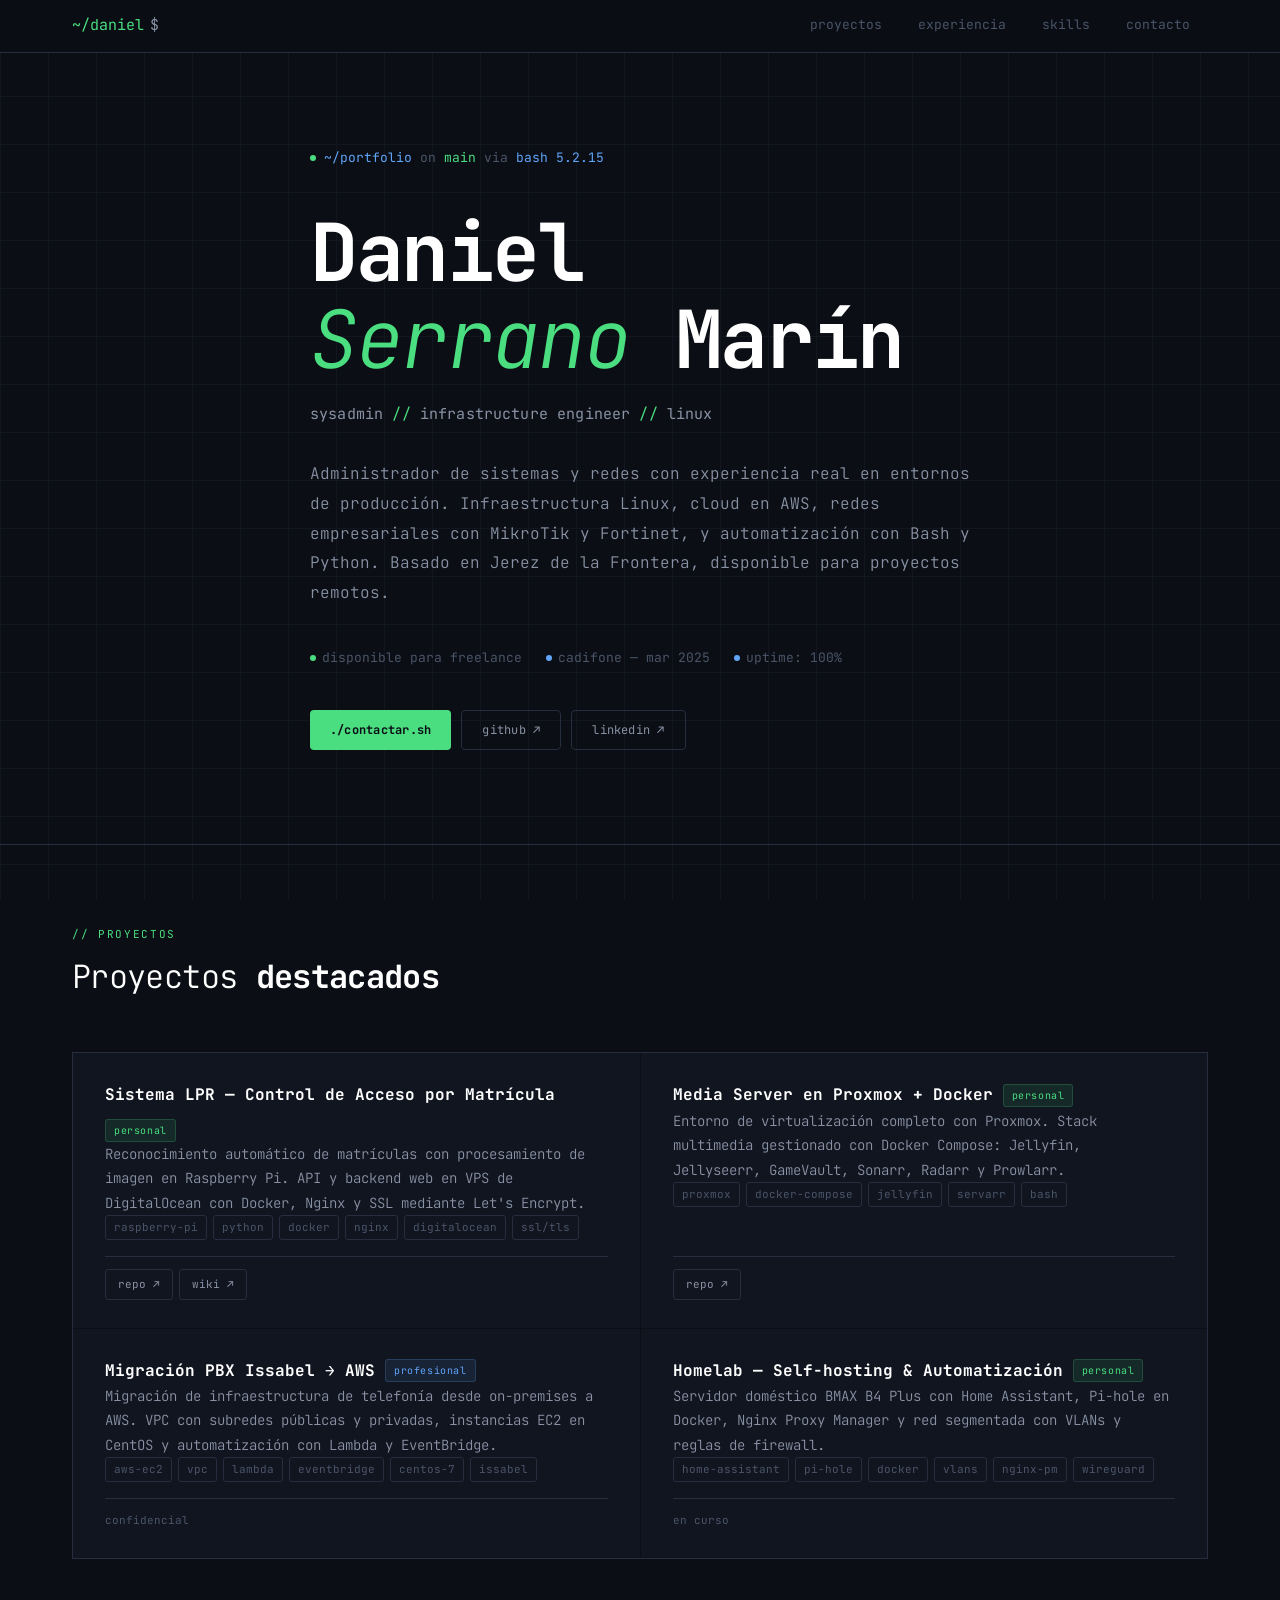
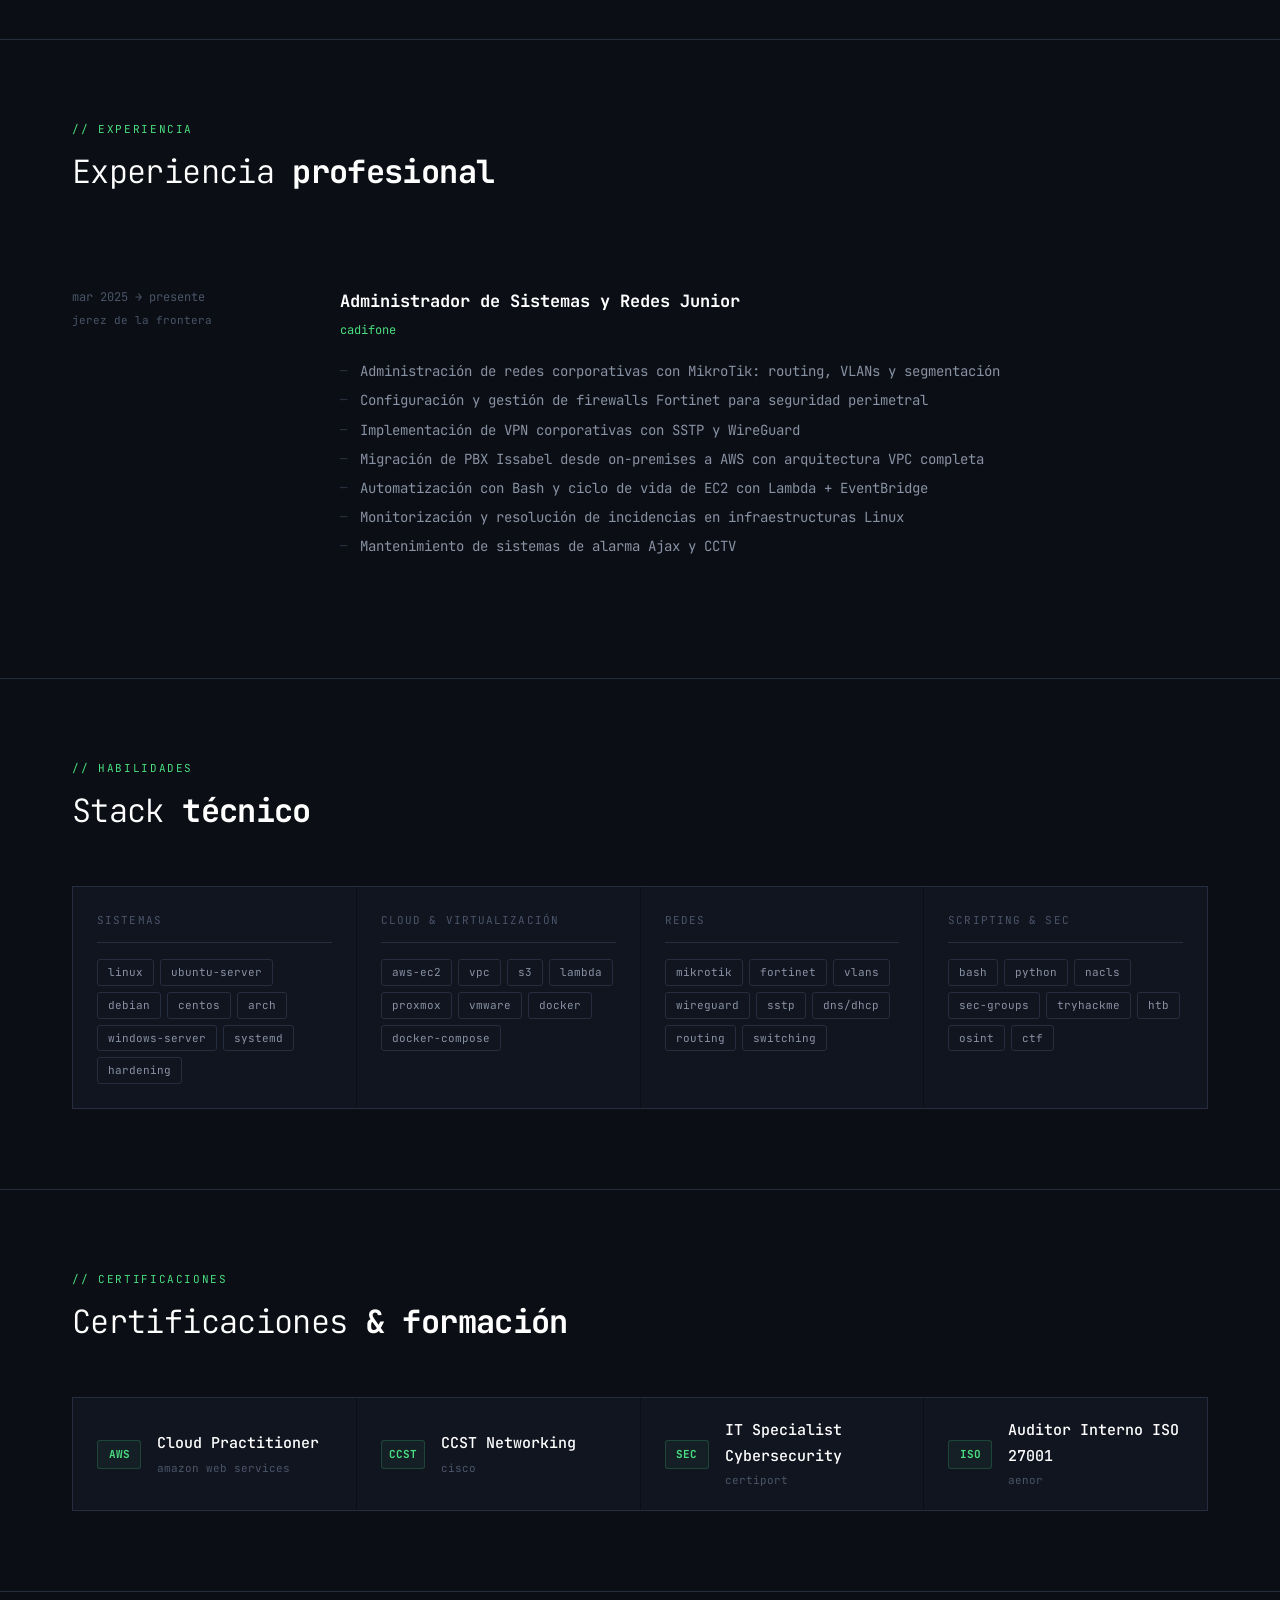
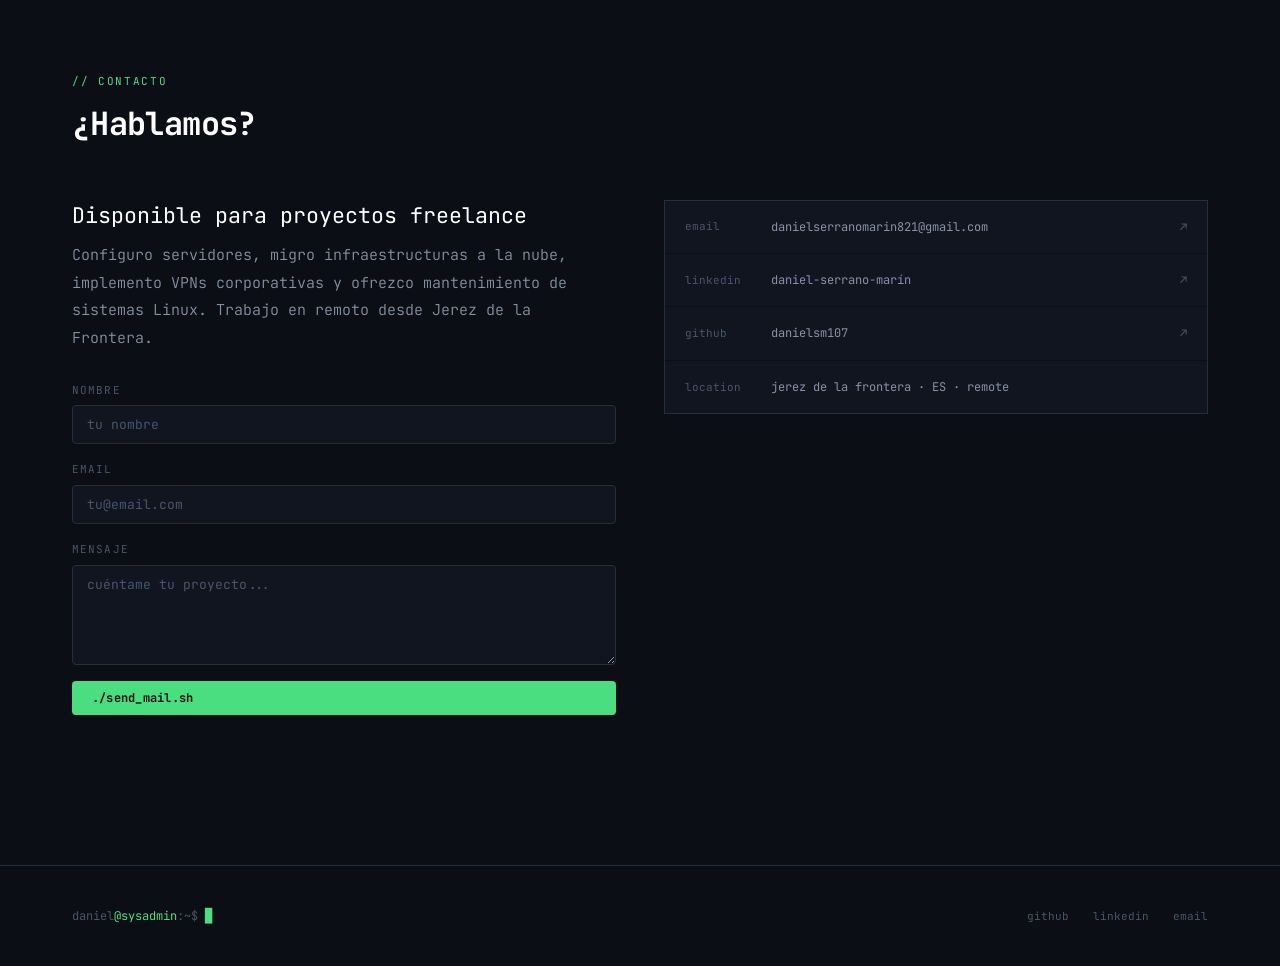
==== commit 91b6a6d3: "fix: dominio personalizado dsermar.dev" ====
--- a/index.html
+++ b/index.html
@@ -10,8 +10,8 @@
 <meta property="og:title" content="Daniel Serrano Marín — Sysadmin">
 <meta property="og:description" content="Infrastructure engineer especializado en Linux, cloud y redes empresariales. Disponible para proyectos freelance.">
 <meta property="og:type" content="website">
-<meta property="og:url" content="https://danielsm107.github.io">
-<link rel="canonical" href="https://danielsm107.github.io">
+<meta property="og:url" content="https://dsermar.dev">
+<link rel="canonical" href="https://dsermar.dev">
 <link rel="preconnect" href="https://fonts.googleapis.com">
 <link href="https://fonts.googleapis.com/css2?family=JetBrains+Mono:ital,wght@0,300;0,400;0,500;0,700;1,300;1,400&display=swap" rel="stylesheet">
 <script type="application/ld+json">
@@ -20,7 +20,7 @@
   "@type":"Person",
   "name":"Daniel Serrano Marín",
   "jobTitle":"Administrador de Sistemas y Redes",
-  "url":"https://danielsm107.github.io",
+  "url":"https://dsermar.dev",
   "email":"danielserranomarin821@gmail.com",
   "telephone":"+34601632500",
   "address":{"@type":"PostalAddress","addressLocality":"Jerez de la Frontera","addressRegion":"Andalucía","addressCountry":"ES"},
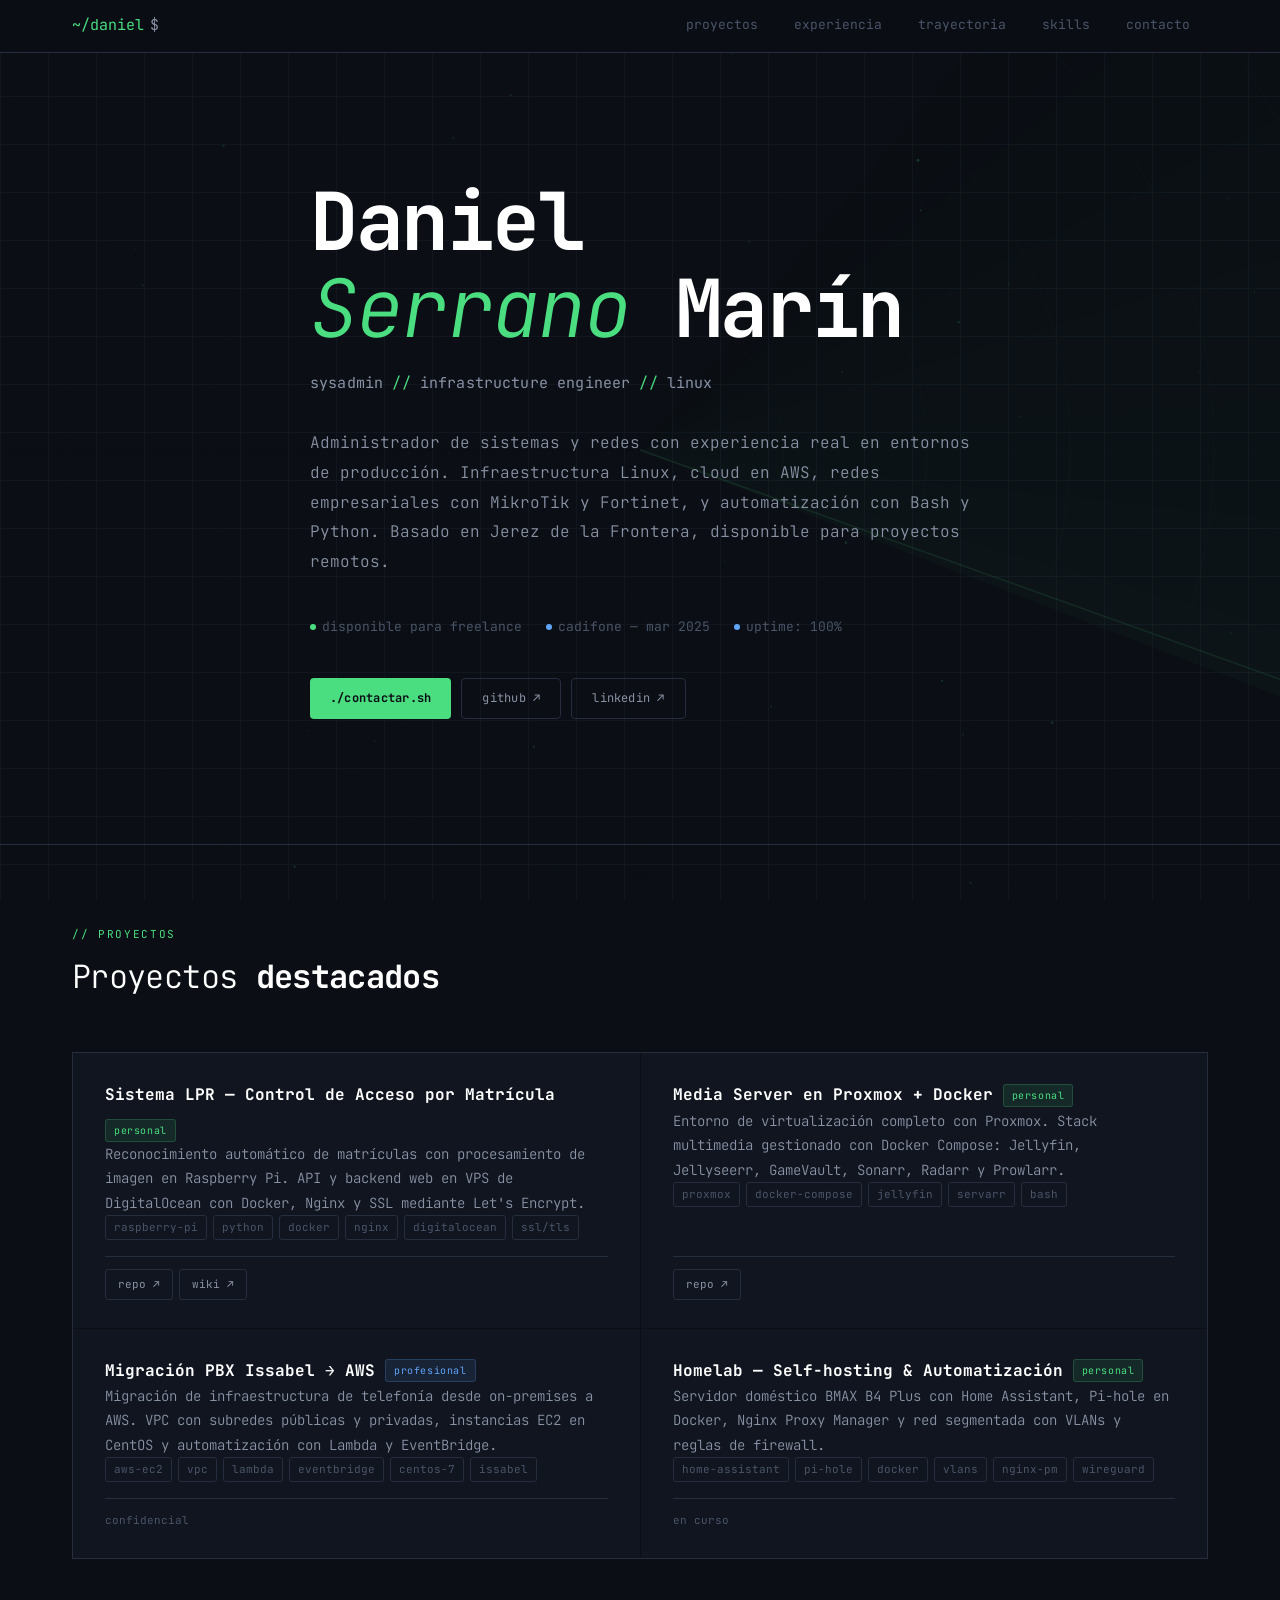
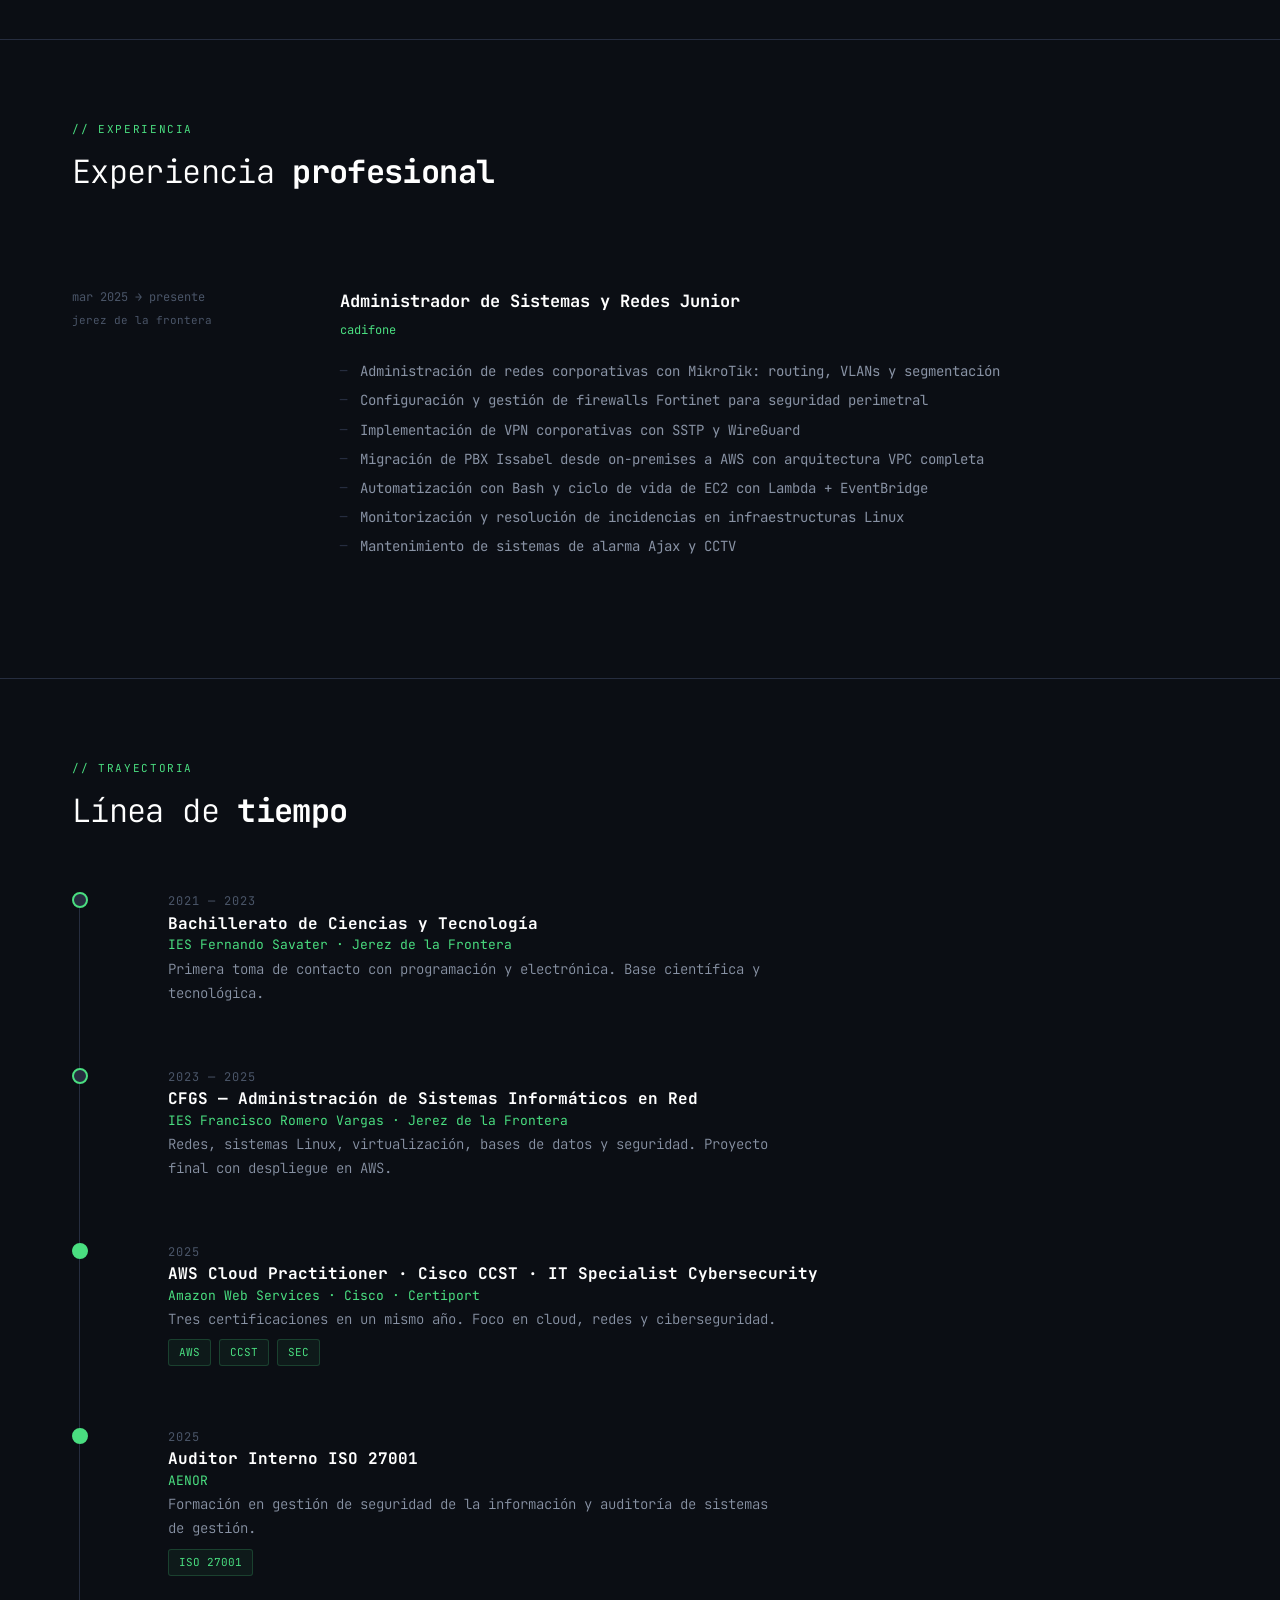
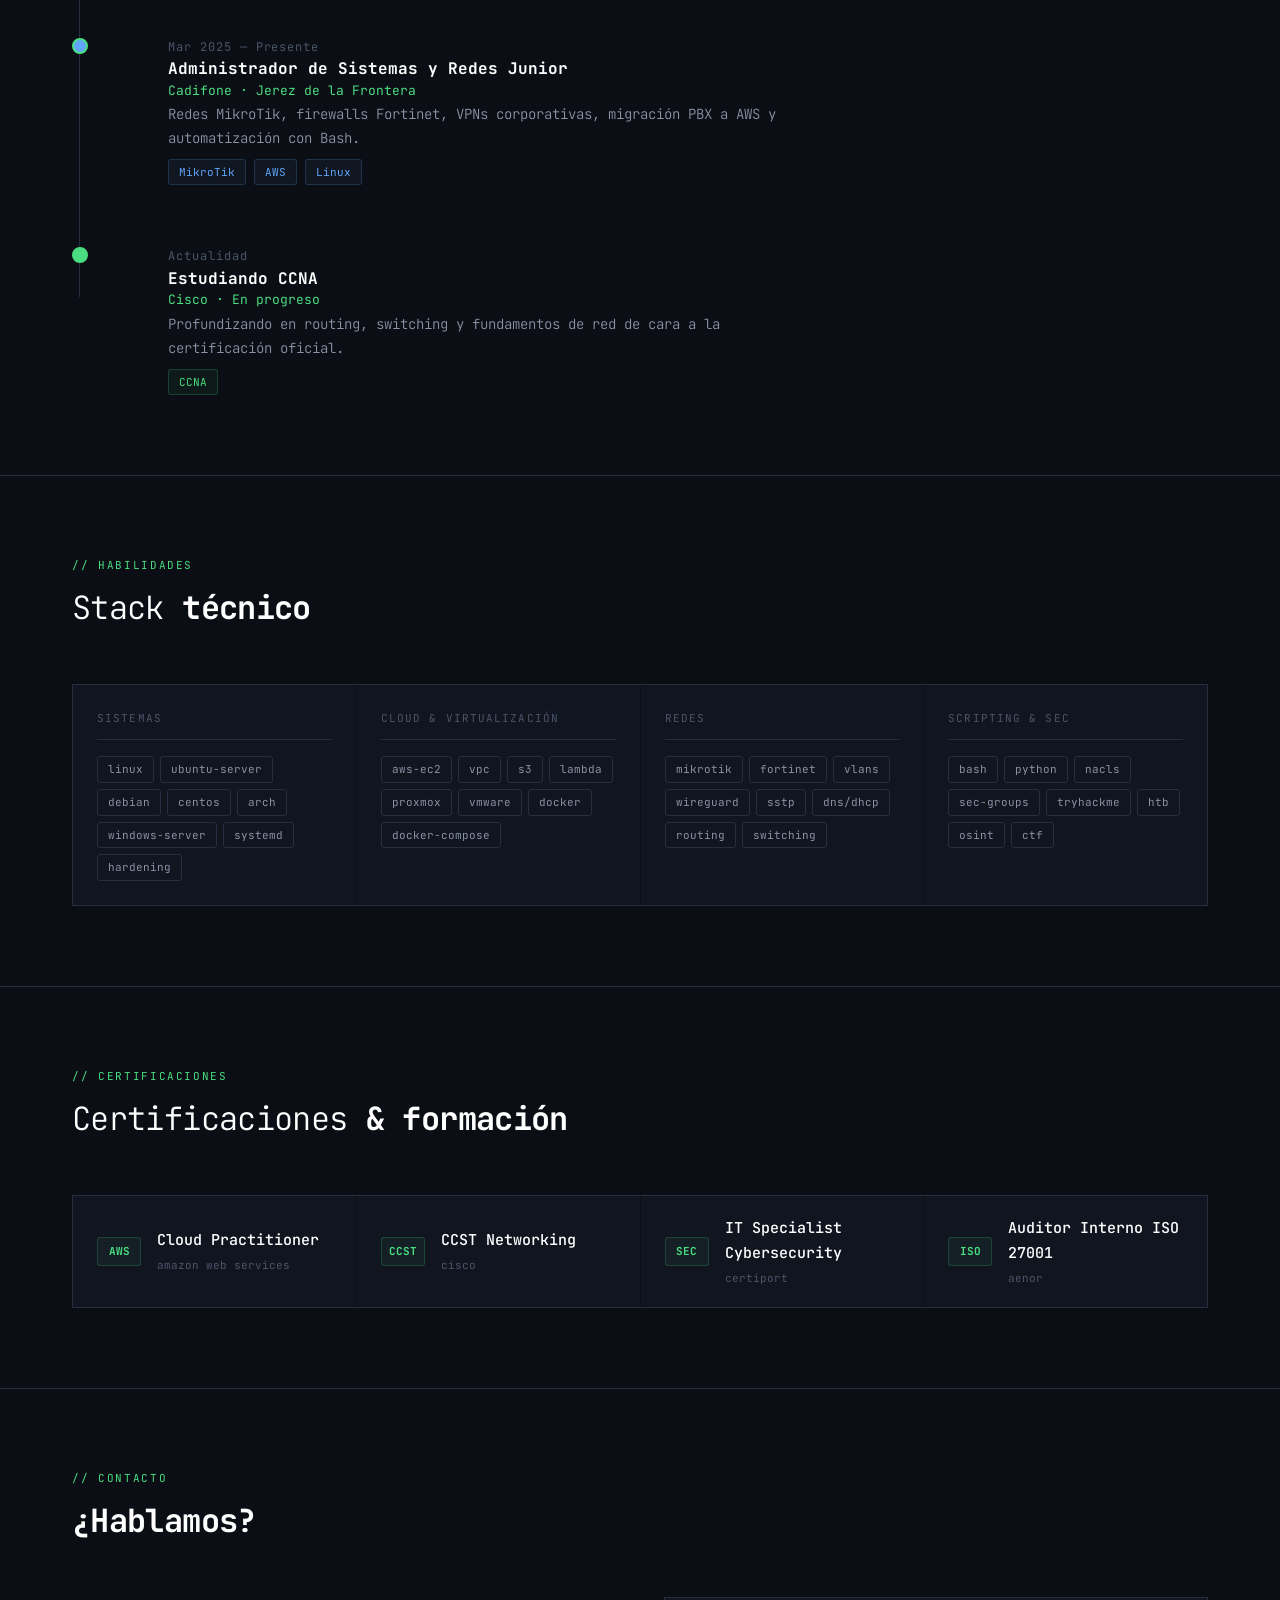
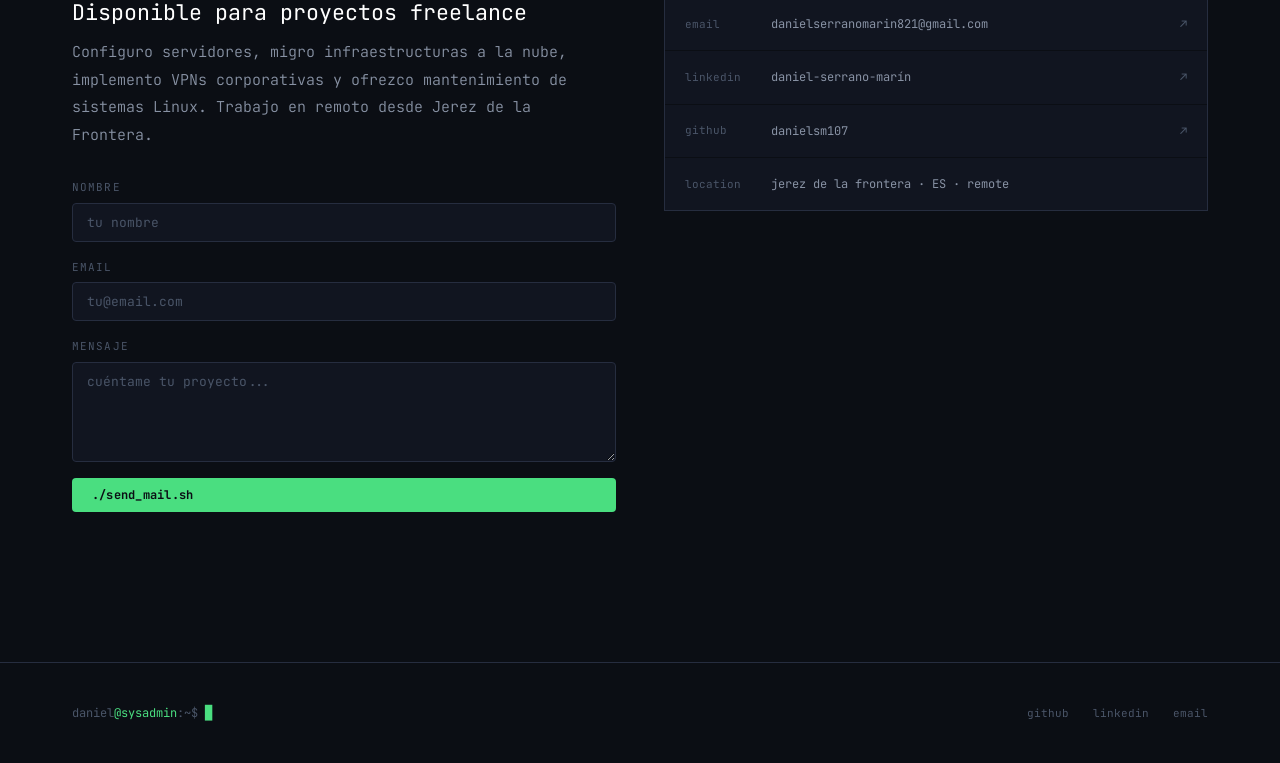
==== commit e26fd275: "actualizar style" ====
--- a/index.html
+++ b/index.html
@@ -65,7 +65,7 @@
 .nav-links a:hover{color:var(--accent);border-bottom-color:var(--accent)}
 
 .hero{min-height:88vh;display:flex;align-items:center;border-bottom:1px solid var(--border2);padding:4rem 0}
-.hero-inner{max-width:980px;margin:0 auto;padding:0 2rem}
+.hero-inner{max-width:1200px;margin:0 auto;padding:0 2rem}
 
 .prompt-line{font-size:13px;color:var(--text3);margin-bottom:2.5rem;display:flex;align-items:center;gap:8px}
 .prompt-line::before{content:'';width:6px;height:6px;background:var(--accent);border-radius:50%;display:inline-block;flex-shrink:0}
@@ -79,7 +79,7 @@
 .hero-sub{font-size:13px;color:var(--text2);margin:1.25rem 0 2rem;letter-spacing:.01em}
 .hero-sub span{color:var(--accent)}
 
-.hero-desc{font-size:14px;color:var(--text2);max-width:580px;line-height:1.85;margin-bottom:2.5rem;font-weight:300}
+.hero-desc{font-size:14px;color:var(--text2);max-width:820px;line-height:1.85;margin-bottom:2.5rem;font-weight:300}
 
 .status-bar{display:flex;align-items:center;gap:1.5rem;font-size:12px;color:var(--text3);margin-bottom:2.5rem;flex-wrap:wrap}
 .status-item{display:flex;align-items:center;gap:6px}
@@ -286,16 +286,199 @@
 .form-status{font-size:12px;margin-top:.5rem;min-height:1.2em}
 .form-status.ok{color:var(--accent)}
 .form-status.err{color:#f87171}
+
+
+
+
+/* RADAR */
+.radar-canvas{
+  position:fixed;inset:0;z-index:0;
+  pointer-events:none;opacity:.18;
+}
+/* PARTICLES */
+#particles{
+  position:fixed;inset:0;z-index:0;
+  pointer-events:none;opacity:.5;
+}
+
+/* SCROLL REVEAL */
+.reveal{
+  opacity:0;
+  transform:translateY(28px);
+  transition:opacity .65s cubic-bezier(.16,1,.3,1), transform .65s cubic-bezier(.16,1,.3,1);
+}
+.reveal.visible{opacity:1;transform:translateY(0)}
+.reveal-left{
+  opacity:0;transform:translateX(-28px);
+  transition:opacity .65s cubic-bezier(.16,1,.3,1), transform .65s cubic-bezier(.16,1,.3,1);
+}
+.reveal-left.visible{opacity:1;transform:translateX(0)}
+.reveal-delay-1{transition-delay:.1s}
+.reveal-delay-2{transition-delay:.2s}
+.reveal-delay-3{transition-delay:.3s}
+.reveal-delay-4{transition-delay:.4s}
+
+/* CARD HOVER GLOW */
+.project-row{
+  position:relative;overflow:hidden;
+}
+.project-row::after{
+  content:'';position:absolute;inset:0;
+  background:radial-gradient(600px circle at var(--mouse-x,50%) var(--mouse-y,50%), rgba(74,222,128,0.06), transparent 40%);
+  opacity:0;transition:opacity .3s;pointer-events:none;
+}
+.project-row:hover::after{opacity:1}
+
+.skill-col{position:relative;overflow:hidden}
+.skill-col::after{
+  content:'';position:absolute;inset:0;
+  background:radial-gradient(400px circle at var(--mouse-x,50%) var(--mouse-y,50%), rgba(74,222,128,0.05), transparent 40%);
+  opacity:0;transition:opacity .3s;pointer-events:none;
+}
+.skill-col:hover::after{opacity:1}
+
+/* GLITCH on h1 */
+h1{position:relative}
+h1.glitch::before,h1.glitch::after{
+  content:attr(data-text);
+  position:absolute;left:0;top:0;width:100%;
+}
+h1.glitch::before{
+  color:var(--accent);
+  animation:glitch1 .3s steps(1) forwards;
+  clip-path:polygon(0 0,100% 0,100% 35%,0 35%);
+}
+h1.glitch::after{
+  color:var(--blue);
+  animation:glitch2 .3s steps(1) forwards;
+  clip-path:polygon(0 65%,100% 65%,100% 100%,0 100%);
+}
+@keyframes glitch1{
+  0%{transform:translate(-2px,-1px)}
+  25%{transform:translate(2px,1px)}
+  50%{transform:translate(-1px,2px)}
+  75%{transform:translate(1px,-2px)}
+  100%{transform:translate(0,0)}
+}
+@keyframes glitch2{
+  0%{transform:translate(2px,1px)}
+  25%{transform:translate(-2px,-1px)}
+  50%{transform:translate(1px,-2px)}
+  75%{transform:translate(-1px,2px)}
+  100%{transform:translate(0,0)}
+}
+
+/* PILL HOVER */
+.pill{cursor:default;transition:border-color .15s,color .15s,background .15s,transform .1s}
+.pill:hover{transform:scale(1.05)}
+
+/* CERT CARD BORDER GLOW */
+.cert-item{transition:background .15s,box-shadow .2s}
+.cert-item:hover{box-shadow:0 0 0 1px var(--accent),0 4px 24px rgba(74,222,128,0.08)}
+
+/* CONTACT ROW */
+.c-row{transition:background .15s,transform .15s}
+.c-row:hover{transform:translateX(4px)}
+
+/* SECTION fade */
+.sec-head h2{overflow:hidden}
+
+/* TIMELINE */
+.timeline{
+  position:relative;
+  padding-left:3rem;
+}
+.tl-item{
+  position:relative;
+  padding:0 0 3.5rem 3rem;
+  display:flex;
+  flex-direction:column;
+  gap:.75rem;
+}
+.tl-item:last-child{padding-bottom:0}
+
+.tl-dot{
+  position:absolute;
+  left:-3rem;
+  top:6px;
+  width:16px;height:16px;
+  border-radius:50%;
+  background:var(--border2);
+  border:2px solid var(--border2);
+  z-index:2;
+  transition:background .3s,border-color .3s;
+}
+.tl-dot.accent{background:var(--accent);border-color:var(--accent)}
+.tl-dot.blue{background:var(--blue);border-color:var(--blue)}
+.tl-dot.pulse{
+  background:var(--accent);border-color:var(--accent);
+  box-shadow:0 0 0 0 rgba(74,222,128,0.4);
+  animation:tlpulse 2s infinite;
+}
+@keyframes tlpulse{
+  0%{box-shadow:0 0 0 0 rgba(74,222,128,0.4)}
+  70%{box-shadow:0 0 0 10px rgba(74,222,128,0)}
+  100%{box-shadow:0 0 0 0 rgba(74,222,128,0)}
+}
+.tl-line{
+  position:absolute;
+  left:calc(-3rem + 7px);
+  top:22px;
+  bottom:-3.5rem;
+  width:1px;
+  background:var(--border2);
+}
+.tl-item:last-child .tl-line{display:none}
+
+.tl-item.visible .tl-dot{border-color:var(--accent)}
+
+.tl-date{
+  font-family:var(--mono);font-size:12px;
+  color:var(--text3);letter-spacing:.08em;
+}
+.tl-title{
+  font-size:16px;font-weight:700;color:#fff;
+  line-height:1.3;
+}
+.tl-place{
+  font-family:var(--mono);font-size:13px;
+  color:var(--accent);
+}
+.tl-desc{
+  font-size:14px;color:var(--text2);
+  line-height:1.75;max-width:620px;font-weight:300;
+}
+.tl-badges{display:flex;flex-wrap:wrap;gap:8px;margin-top:.5rem}
+.tl-badge{
+  font-family:var(--mono);font-size:11px;
+  padding:3px 10px;border-radius:3px;
+  border:1px solid rgba(74,222,128,.2);
+  color:var(--accent);background:rgba(74,222,128,.06);
+}
+.tl-badge.blue{
+  border-color:rgba(96,165,250,.2);
+  color:var(--blue);background:rgba(96,165,250,.06);
+}
+
+@media(max-width:640px){
+  .timeline{padding-left:2rem}
+  .tl-item{padding-left:2rem}
+  .tl-dot{left:-2rem}
+  .tl-line{left:calc(-2rem + 7px)}
+}
 </style>
 </head>
 <body>
 
+<canvas id="particles"></canvas>
+<canvas class="radar-canvas"></canvas>
 <nav class="layer" role="navigation" aria-label="Navegación principal">
   <div class="nav-inner">
     <div class="nav-brand">~/daniel<span> $</span></div>
     <ul class="nav-links">
       <li><a href="#proyectos">proyectos</a></li>
       <li><a href="#experiencia">experiencia</a></li>
+      <li><a href="#trayectoria">trayectoria</a></li>
       <li><a href="#skills">skills</a></li>
       <li><a href="#contacto">contacto</a></li>
     </ul>
@@ -308,6 +491,7 @@
 <div class="mobile-menu layer" id="mobileMenu">
   <a href="#proyectos" onclick="closeMenu()">proyectos</a>
   <a href="#experiencia" onclick="closeMenu()">experiencia</a>
+  <a href="#trayectoria" onclick="closeMenu()">trayectoria</a>
   <a href="#skills" onclick="closeMenu()">skills</a>
   <a href="#contacto" onclick="closeMenu()">contacto</a>
 </div>
@@ -325,14 +509,7 @@
 
 <header class="hero layer" role="banner" itemscope itemtype="https://schema.org/Person">
   <div class="hero-inner">
-    <div class="prompt-line">
-      <span class="prompt-path">~/portfolio</span>
-      <span style="color:var(--text3)">on</span>
-      <span class="prompt-branch"> main</span>
-      <span style="color:var(--text3)">via</span>
-      <span style="color:var(--blue)">bash 5.2.15</span>
-    </div>
-    <h1>
+    <h1 id="mainTitle">
       <strong itemprop="givenName">Daniel</strong><br>
       <em itemprop="familyName">Serrano</em> <strong>Marín</strong>
     </h1>
@@ -362,13 +539,13 @@
 
 <section id="proyectos" aria-labelledby="h-proyectos">
   <div class="wrap">
-    <div class="sec-head">
+    <div class="sec-head reveal">
       <p class="sec-label">// proyectos</p>
       <h2 id="h-proyectos">Proyectos <strong>destacados</strong></h2>
     </div>
     <div class="projects">
 
-      <article class="project-row" itemscope itemtype="https://schema.org/SoftwareApplication">
+      <article class="project-row reveal" itemscope itemtype="https://schema.org/SoftwareApplication">
         <div>
           <div class="proj-meta">
             <h3 class="proj-title" itemprop="name">Sistema LPR — Control de Acceso por Matrícula</h3>
@@ -385,7 +562,7 @@
         </div>
       </article>
 
-      <article class="project-row" itemscope itemtype="https://schema.org/SoftwareApplication">
+      <article class="project-row reveal" itemscope itemtype="https://schema.org/SoftwareApplication">
         <div>
           <div class="proj-meta">
             <h3 class="proj-title" itemprop="name">Media Server en Proxmox + Docker</h3>
@@ -401,7 +578,7 @@
         </div>
       </article>
 
-      <article class="project-row" itemscope itemtype="https://schema.org/SoftwareApplication">
+      <article class="project-row reveal" itemscope itemtype="https://schema.org/SoftwareApplication">
         <div>
           <div class="proj-meta">
             <h3 class="proj-title" itemprop="name">Migración PBX Issabel → AWS</h3>
@@ -417,7 +594,7 @@
         </div>
       </article>
 
-      <article class="project-row">
+      <article class="project-row reveal">
         <div>
           <div class="proj-meta">
             <h3 class="proj-title">Homelab — Self-hosting &amp; Automatización</h3>
@@ -439,11 +616,11 @@
 
 <section id="experiencia" aria-labelledby="h-exp">
   <div class="wrap">
-    <div class="sec-head">
+    <div class="sec-head reveal">
       <p class="sec-label">// experiencia</p>
       <h2 id="h-exp">Experiencia <strong>profesional</strong></h2>
     </div>
-    <div class="exp-item" itemscope itemtype="https://schema.org/OrganizationRole">
+    <div class="exp-item reveal" itemscope itemtype="https://schema.org/OrganizationRole">
       <div>
         <p class="exp-period">mar 2025 → presente</p>
         <p class="exp-location">jerez de la frontera</p>
@@ -465,32 +642,126 @@
   </div>
 </section>
 
+
+<section id="trayectoria" aria-labelledby="h-timeline">
+  <div class="wrap">
+    <div class="sec-head reveal">
+      <p class="sec-label">// trayectoria</p>
+      <h2 id="h-timeline">Línea de <strong>tiempo</strong></h2>
+    </div>
+    <div class="timeline">
+
+      <div class="tl-item reveal">
+        <div class="tl-dot"></div>
+        <div class="tl-line"></div>
+        <div class="tl-content">
+          <span class="tl-date">2021 — 2023</span>
+          <h3 class="tl-title">Bachillerato de Ciencias y Tecnología</h3>
+          <p class="tl-place">IES Fernando Savater · Jerez de la Frontera</p>
+          <p class="tl-desc">Primera toma de contacto con programación y electrónica. Base científica y tecnológica.</p>
+        </div>
+      </div>
+
+      <div class="tl-item reveal reveal-delay-1">
+        <div class="tl-dot"></div>
+        <div class="tl-line"></div>
+        <div class="tl-content">
+          <span class="tl-date">2023 — 2025</span>
+          <h3 class="tl-title">CFGS — Administración de Sistemas Informáticos en Red</h3>
+          <p class="tl-place">IES Francisco Romero Vargas · Jerez de la Frontera</p>
+          <p class="tl-desc">Redes, sistemas Linux, virtualización, bases de datos y seguridad. Proyecto final con despliegue en AWS.</p>
+        </div>
+      </div>
+
+      <div class="tl-item reveal reveal-delay-2">
+        <div class="tl-dot accent"></div>
+        <div class="tl-line"></div>
+        <div class="tl-content">
+          <span class="tl-date">2025</span>
+          <h3 class="tl-title">AWS Cloud Practitioner · Cisco CCST · IT Specialist Cybersecurity</h3>
+          <p class="tl-place">Amazon Web Services · Cisco · Certiport</p>
+          <p class="tl-desc">Tres certificaciones en un mismo año. Foco en cloud, redes y ciberseguridad.</p>
+          <div class="tl-badges">
+            <span class="tl-badge">AWS</span>
+            <span class="tl-badge">CCST</span>
+            <span class="tl-badge">SEC</span>
+          </div>
+        </div>
+      </div>
+
+      <div class="tl-item reveal reveal-delay-3">
+        <div class="tl-dot accent"></div>
+        <div class="tl-line"></div>
+        <div class="tl-content">
+          <span class="tl-date">2025</span>
+          <h3 class="tl-title">Auditor Interno ISO 27001</h3>
+          <p class="tl-place">AENOR</p>
+          <p class="tl-desc">Formación en gestión de seguridad de la información y auditoría de sistemas de gestión.</p>
+          <div class="tl-badges">
+            <span class="tl-badge">ISO 27001</span>
+          </div>
+        </div>
+      </div>
+
+      <div class="tl-item reveal reveal-delay-4">
+        <div class="tl-dot blue"></div>
+        <div class="tl-line"></div>
+        <div class="tl-content">
+          <span class="tl-date">Mar 2025 — Presente</span>
+          <h3 class="tl-title">Administrador de Sistemas y Redes Junior</h3>
+          <p class="tl-place">Cadifone · Jerez de la Frontera</p>
+          <p class="tl-desc">Redes MikroTik, firewalls Fortinet, VPNs corporativas, migración PBX a AWS y automatización con Bash.</p>
+          <div class="tl-badges">
+            <span class="tl-badge blue">MikroTik</span>
+            <span class="tl-badge blue">AWS</span>
+            <span class="tl-badge blue">Linux</span>
+          </div>
+        </div>
+      </div>
+
+      <div class="tl-item reveal">
+        <div class="tl-dot pulse"></div>
+        <div class="tl-content">
+          <span class="tl-date">Actualidad</span>
+          <h3 class="tl-title">Estudiando CCNA</h3>
+          <p class="tl-place">Cisco · En progreso</p>
+          <p class="tl-desc">Profundizando en routing, switching y fundamentos de red de cara a la certificación oficial.</p>
+          <div class="tl-badges">
+            <span class="tl-badge">CCNA</span>
+          </div>
+        </div>
+      </div>
+
+    </div>
+  </div>
+</section>
+
 <section id="skills" aria-labelledby="h-skills">
   <div class="wrap">
-    <div class="sec-head">
+    <div class="sec-head reveal">
       <p class="sec-label">// habilidades</p>
       <h2 id="h-skills">Stack <strong>técnico</strong></h2>
     </div>
     <div class="skills-cols">
-      <div class="skill-col">
+      <div class="skill-col reveal">
         <p class="skill-col-title">sistemas</p>
         <div class="pills">
           <span class="pill">linux</span><span class="pill">ubuntu-server</span><span class="pill">debian</span><span class="pill">centos</span><span class="pill">arch</span><span class="pill">windows-server</span><span class="pill">systemd</span><span class="pill">hardening</span>
         </div>
       </div>
-      <div class="skill-col">
+      <div class="skill-col reveal">
         <p class="skill-col-title">cloud &amp; virtualización</p>
         <div class="pills">
           <span class="pill">aws-ec2</span><span class="pill">vpc</span><span class="pill">s3</span><span class="pill">lambda</span><span class="pill">proxmox</span><span class="pill">vmware</span><span class="pill">docker</span><span class="pill">docker-compose</span>
         </div>
       </div>
-      <div class="skill-col">
+      <div class="skill-col reveal">
         <p class="skill-col-title">redes</p>
         <div class="pills">
           <span class="pill">mikrotik</span><span class="pill">fortinet</span><span class="pill">vlans</span><span class="pill">wireguard</span><span class="pill">sstp</span><span class="pill">dns/dhcp</span><span class="pill">routing</span><span class="pill">switching</span>
         </div>
       </div>
-      <div class="skill-col">
+      <div class="skill-col reveal">
         <p class="skill-col-title">scripting &amp; sec</p>
         <div class="pills">
           <span class="pill">bash</span><span class="pill">python</span><span class="pill">nacls</span><span class="pill">sec-groups</span><span class="pill">tryhackme</span><span class="pill">htb</span><span class="pill">osint</span><span class="pill">ctf</span>
@@ -502,24 +773,24 @@
 
 <section aria-labelledby="h-certs">
   <div class="wrap">
-    <div class="sec-head">
+    <div class="sec-head reveal">
       <p class="sec-label">// certificaciones</p>
       <h2 id="h-certs">Certificaciones <strong>&amp; formación</strong></h2>
     </div>
     <div class="certs-list">
-      <div class="cert-item" itemscope itemtype="https://schema.org/EducationalOccupationalCredential">
+      <div class="cert-item reveal" itemscope itemtype="https://schema.org/EducationalOccupationalCredential">
         <div class="cert-mono">AWS</div>
         <div><p class="cert-name" itemprop="name">Cloud Practitioner</p><p class="cert-org">amazon web services</p></div>
       </div>
-      <div class="cert-item" itemscope itemtype="https://schema.org/EducationalOccupationalCredential">
+      <div class="cert-item reveal" itemscope itemtype="https://schema.org/EducationalOccupationalCredential">
         <div class="cert-mono">CCST</div>
         <div><p class="cert-name" itemprop="name">CCST Networking</p><p class="cert-org">cisco</p></div>
       </div>
-      <div class="cert-item" itemscope itemtype="https://schema.org/EducationalOccupationalCredential">
+      <div class="cert-item reveal" itemscope itemtype="https://schema.org/EducationalOccupationalCredential">
         <div class="cert-mono">SEC</div>
         <div><p class="cert-name" itemprop="name">IT Specialist Cybersecurity</p><p class="cert-org">certiport</p></div>
       </div>
-      <div class="cert-item" itemscope itemtype="https://schema.org/EducationalOccupationalCredential">
+      <div class="cert-item reveal" itemscope itemtype="https://schema.org/EducationalOccupationalCredential">
         <div class="cert-mono">ISO</div>
         <div><p class="cert-name" itemprop="name">Auditor Interno ISO 27001</p><p class="cert-org">aenor</p></div>
       </div>
@@ -529,12 +800,12 @@
 
 <section id="contacto" aria-labelledby="h-contacto">
   <div class="wrap">
-    <div class="sec-head">
+    <div class="sec-head reveal">
       <p class="sec-label">// contacto</p>
       <h2 id="h-contacto"><strong>¿Hablamos?</strong></h2>
     </div>
     <div class="contact-grid">
-      <div class="contact-intro">
+      <div class="contact-intro reveal-left">
         <h3>Disponible para proyectos freelance</h3>
         <p>Configuro servidores, migro infraestructuras a la nube, implemento VPNs corporativas y ofrezco mantenimiento de sistemas Linux. Trabajo en remoto desde Jerez de la Frontera.</p>
         <form action="https://formspree.io/f/mrejwwnr" method="POST" class="contact-form" id="contactForm">
@@ -554,23 +825,23 @@
           <p class="form-status" id="formStatus"></p>
         </form>
       </div>
-      <div class="contact-rows">
-        <a href="mailto:danielserranomarin821@gmail.com" class="c-row" itemprop="email">
+      <div class="contact-rows reveal">
+        <a href="mailto:danielserranomarin821@gmail.com" class="c-row reveal" itemprop="email">
           <span class="c-row-key">email</span>
           <span class="c-row-val">danielserranomarin821@gmail.com</span>
           <span class="c-row-arrow">↗</span>
         </a>
-        <a href="https://linkedin.com/in/daniel-serrano-marín-868a92314" class="c-row" rel="noopener noreferrer">
+        <a href="https://linkedin.com/in/daniel-serrano-marín-868a92314" class="c-row reveal" rel="noopener noreferrer">
           <span class="c-row-key">linkedin</span>
           <span class="c-row-val">daniel-serrano-marín</span>
           <span class="c-row-arrow">↗</span>
         </a>
-        <a href="https://github.com/danielsm107" class="c-row" rel="noopener noreferrer">
+        <a href="https://github.com/danielsm107" class="c-row reveal" rel="noopener noreferrer">
           <span class="c-row-key">github</span>
           <span class="c-row-val">danielsm107</span>
           <span class="c-row-arrow">↗</span>
         </a>
-        <div class="c-row" style="cursor:default">
+        <div class="c-row reveal" style="cursor:default">
           <span class="c-row-key">location</span>
           <span class="c-row-val">jerez de la frontera · ES · remote</span>
         </div>
@@ -621,5 +892,195 @@
   btn.disabled = false;
 });
 </script>
+
+
+
+<script>
+/* RADAR BACKGROUND */
+(function(){
+  const canvas = document.querySelector('.radar-canvas');
+  const ctx = canvas.getContext('2d');
+  let W, H;
+  const rings = 6;
+  const waves = [];
+  let angle = 0;
+
+  function resize(){
+    W = canvas.width = window.innerWidth;
+    H = canvas.height = window.innerHeight;
+  }
+  resize();
+  window.addEventListener('resize', resize);
+
+  const cx = () => W * .5;
+  const cy = () => H * .5;
+  const maxR = () => Math.sqrt(W*W+H*H) * .55;
+
+  // blips — puntos fijos que el radar "descubre"
+  const blips = Array.from({length:18}, ()=>({
+    angle: Math.random()*Math.PI*2,
+    dist: Math.random()*.85 + .1,
+    lit: 0
+  }));
+
+  function draw(){
+    ctx.clearRect(0,0,W,H);
+    const CX = cx(), CY = cy(), MR = maxR();
+
+    // rings
+    for(let i=1;i<=rings;i++){
+      const r = (i/rings)*MR;
+      ctx.beginPath();
+      ctx.arc(CX,CY,r,0,Math.PI*2);
+      ctx.strokeStyle='rgba(74,222,128,0.2)';
+      ctx.lineWidth=.5;
+      ctx.stroke();
+    }
+
+    // cross lines
+    ctx.strokeStyle='rgba(74,222,128,0.15)';
+    ctx.lineWidth=.5;
+    ctx.beginPath();ctx.moveTo(CX-MR,CY);ctx.lineTo(CX+MR,CY);ctx.stroke();
+    ctx.beginPath();ctx.moveTo(CX,CY-MR);ctx.lineTo(CX,CY+MR);ctx.stroke();
+
+    // sweep gradient
+    const sweep = ctx.createConicalGradient
+      ? null : null;
+    // fallback: arc sweep
+    const sweepLen = Math.PI * .45;
+    for(let i=0;i<60;i++){
+      const a = angle - (i/60)*sweepLen;
+      const alpha = (1-i/60)*0.18;
+      ctx.beginPath();
+      ctx.moveTo(CX,CY);
+      ctx.arc(CX,CY,MR,a,a+sweepLen/60);
+      ctx.closePath();
+      ctx.fillStyle=`rgba(74,222,128,${alpha})`;
+      ctx.fill();
+    }
+
+    // sweep line
+    ctx.beginPath();
+    ctx.moveTo(CX,CY);
+    ctx.lineTo(CX+Math.cos(angle)*MR, CY+Math.sin(angle)*MR);
+    ctx.strokeStyle='rgba(74,222,128,0.7)';
+    ctx.lineWidth=1.5;
+    ctx.stroke();
+
+    // blips
+    blips.forEach(b=>{
+      const ba = b.angle;
+      const diff = ((angle - ba) % (Math.PI*2) + Math.PI*2) % (Math.PI*2);
+      if(diff < .08) b.lit = 1;
+      if(b.lit > 0){
+        const bx = CX + Math.cos(ba)*b.dist*MR;
+        const by = CY + Math.sin(ba)*b.dist*MR;
+        ctx.beginPath();
+        ctx.arc(bx,by,2.5,0,Math.PI*2);
+        ctx.fillStyle=`rgba(74,222,128,${b.lit})`;
+        ctx.fill();
+        b.lit = Math.max(0, b.lit - .008);
+      }
+    });
+
+    angle += .004;
+    if(angle > Math.PI*2) angle -= Math.PI*2;
+    requestAnimationFrame(draw);
+  }
+  draw();
+})();
+</script>
+<script>
+/* PARTICLES */
+(function(){
+  const canvas = document.getElementById('particles');
+  const ctx = canvas.getContext('2d');
+  let W, H, particles = [];
+
+  function resize(){
+    W = canvas.width = window.innerWidth;
+    H = canvas.height = window.innerHeight;
+  }
+  resize();
+  window.addEventListener('resize', resize);
+
+  function rand(a,b){return Math.random()*(b-a)+a}
+
+  for(let i=0;i<40;i++){
+    particles.push({
+      x:rand(0,window.innerWidth),
+      y:rand(0,window.innerHeight),
+      r:rand(.4,1.4),
+      dx:rand(-.2,.2),
+      dy:rand(-.2,.2),
+      o:rand(.15,.5)
+    });
+  }
+
+  function draw(){
+    ctx.clearRect(0,0,W,H);
+    particles.forEach(p=>{
+      ctx.beginPath();
+      ctx.arc(p.x,p.y,p.r,0,Math.PI*2);
+      ctx.fillStyle=`rgba(74,222,128,${p.o})`;
+      ctx.fill();
+      p.x+=p.dx; p.y+=p.dy;
+      if(p.x<0||p.x>W) p.dx*=-1;
+      if(p.y<0||p.y>H) p.dy*=-1;
+    });
+    for(let i=0;i<particles.length;i++){
+      for(let j=i+1;j<particles.length;j++){
+        const dx=particles[i].x-particles[j].x;
+        const dy=particles[i].y-particles[j].y;
+        const dist=Math.sqrt(dx*dx+dy*dy);
+        if(dist<100){
+          ctx.beginPath();
+          ctx.strokeStyle=`rgba(74,222,128,${.08*(1-dist/100)})`;
+          ctx.lineWidth=.5;
+          ctx.moveTo(particles[i].x,particles[i].y);
+          ctx.lineTo(particles[j].x,particles[j].y);
+          ctx.stroke();
+        }
+      }
+    }
+    requestAnimationFrame(draw);
+  }
+  draw();
+})();
+
+/* SCROLL REVEAL */
+(function(){
+  const els = document.querySelectorAll('.reveal, .reveal-left');
+  const io = new IntersectionObserver((entries)=>{
+    entries.forEach((e,i)=>{
+      if(e.isIntersecting){
+        setTimeout(()=>e.target.classList.add('visible'), i*60);
+        io.unobserve(e.target);
+      }
+    });
+  },{threshold:.12});
+  els.forEach(el=>io.observe(el));
+})();
+
+/* MOUSE GLOW ON CARDS */
+document.querySelectorAll('.project-row, .skill-col').forEach(card=>{
+  card.addEventListener('mousemove', e=>{
+    const rect = card.getBoundingClientRect();
+    card.style.setProperty('--mouse-x', (e.clientX - rect.left) + 'px');
+    card.style.setProperty('--mouse-y', (e.clientY - rect.top) + 'px');
+  });
+});
+
+/* GLITCH on title hover */
+(function(){
+  const title = document.getElementById('mainTitle');
+  if(!title) return;
+  title.setAttribute('data-text', title.innerText);
+  title.addEventListener('mouseenter', ()=>{
+    title.classList.add('glitch');
+    setTimeout(()=>title.classList.remove('glitch'), 320);
+  });
+})();
+</script>
 </body>
 </html>
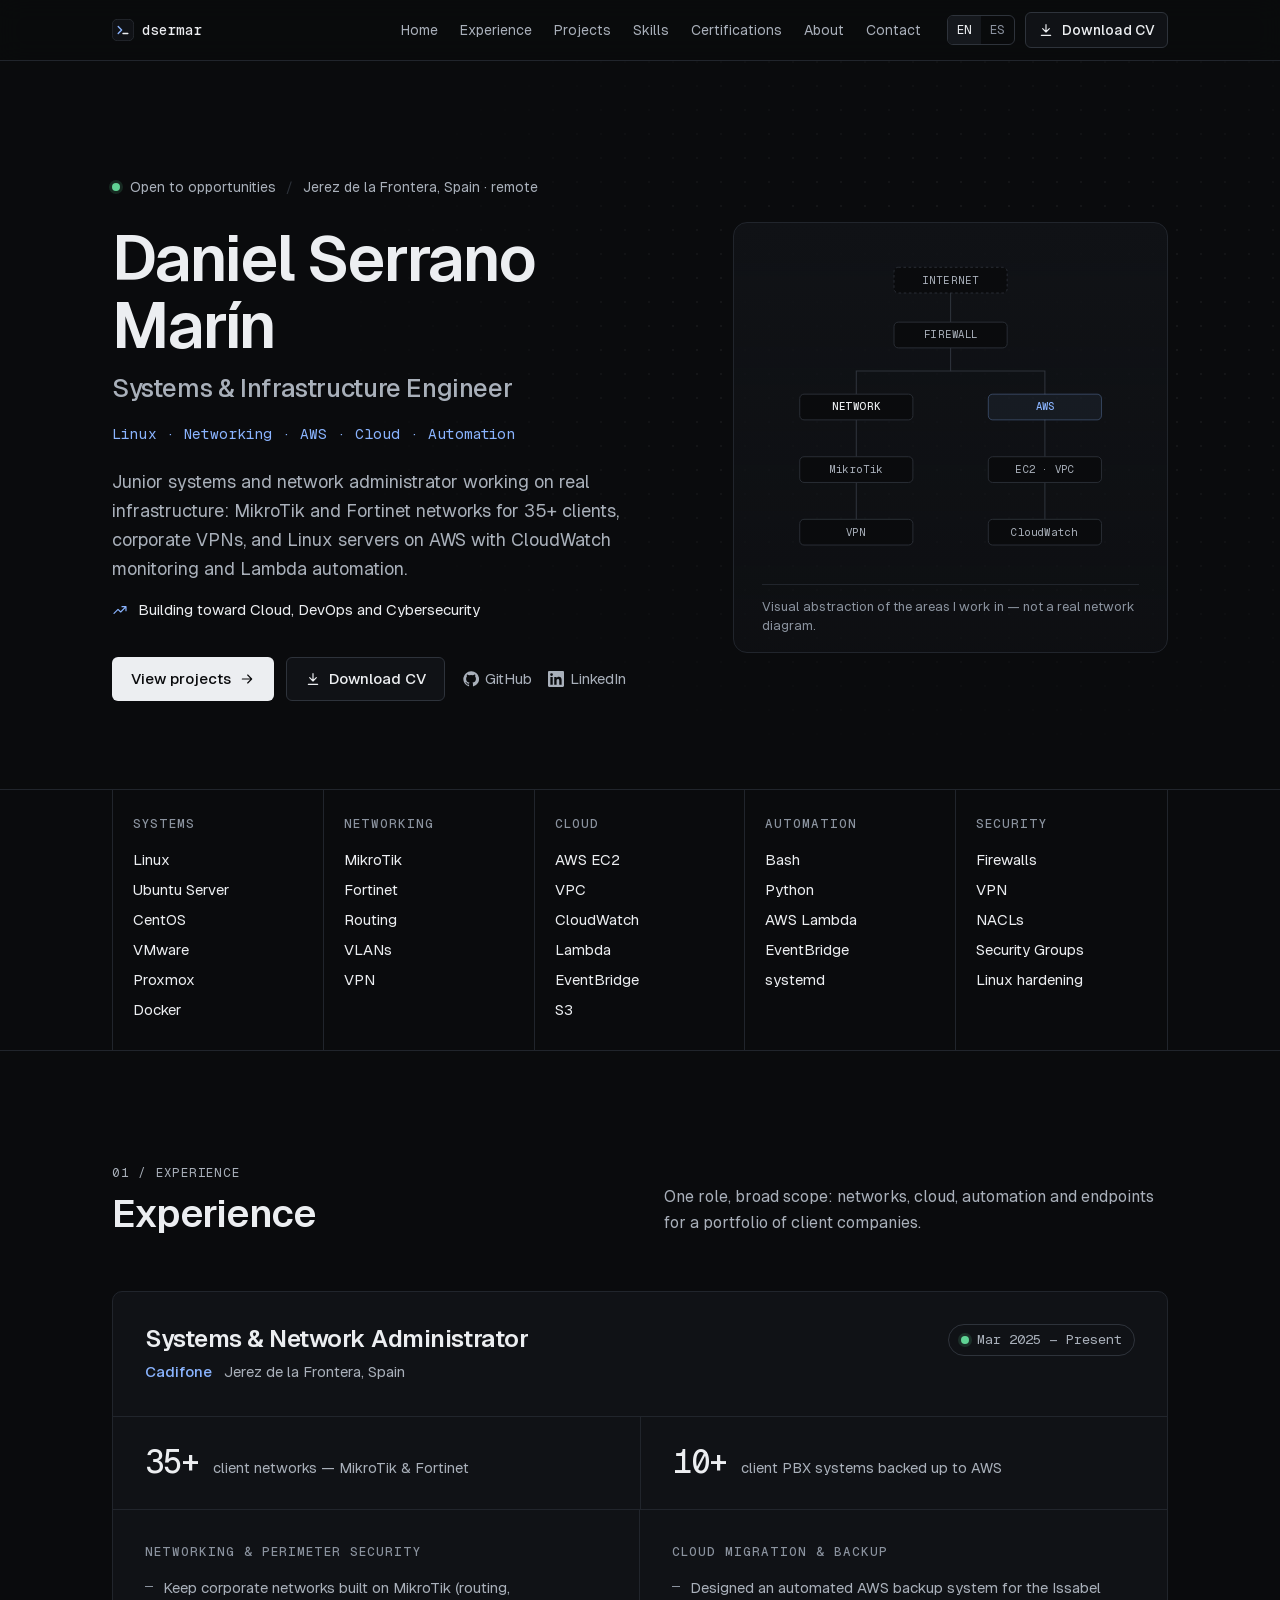
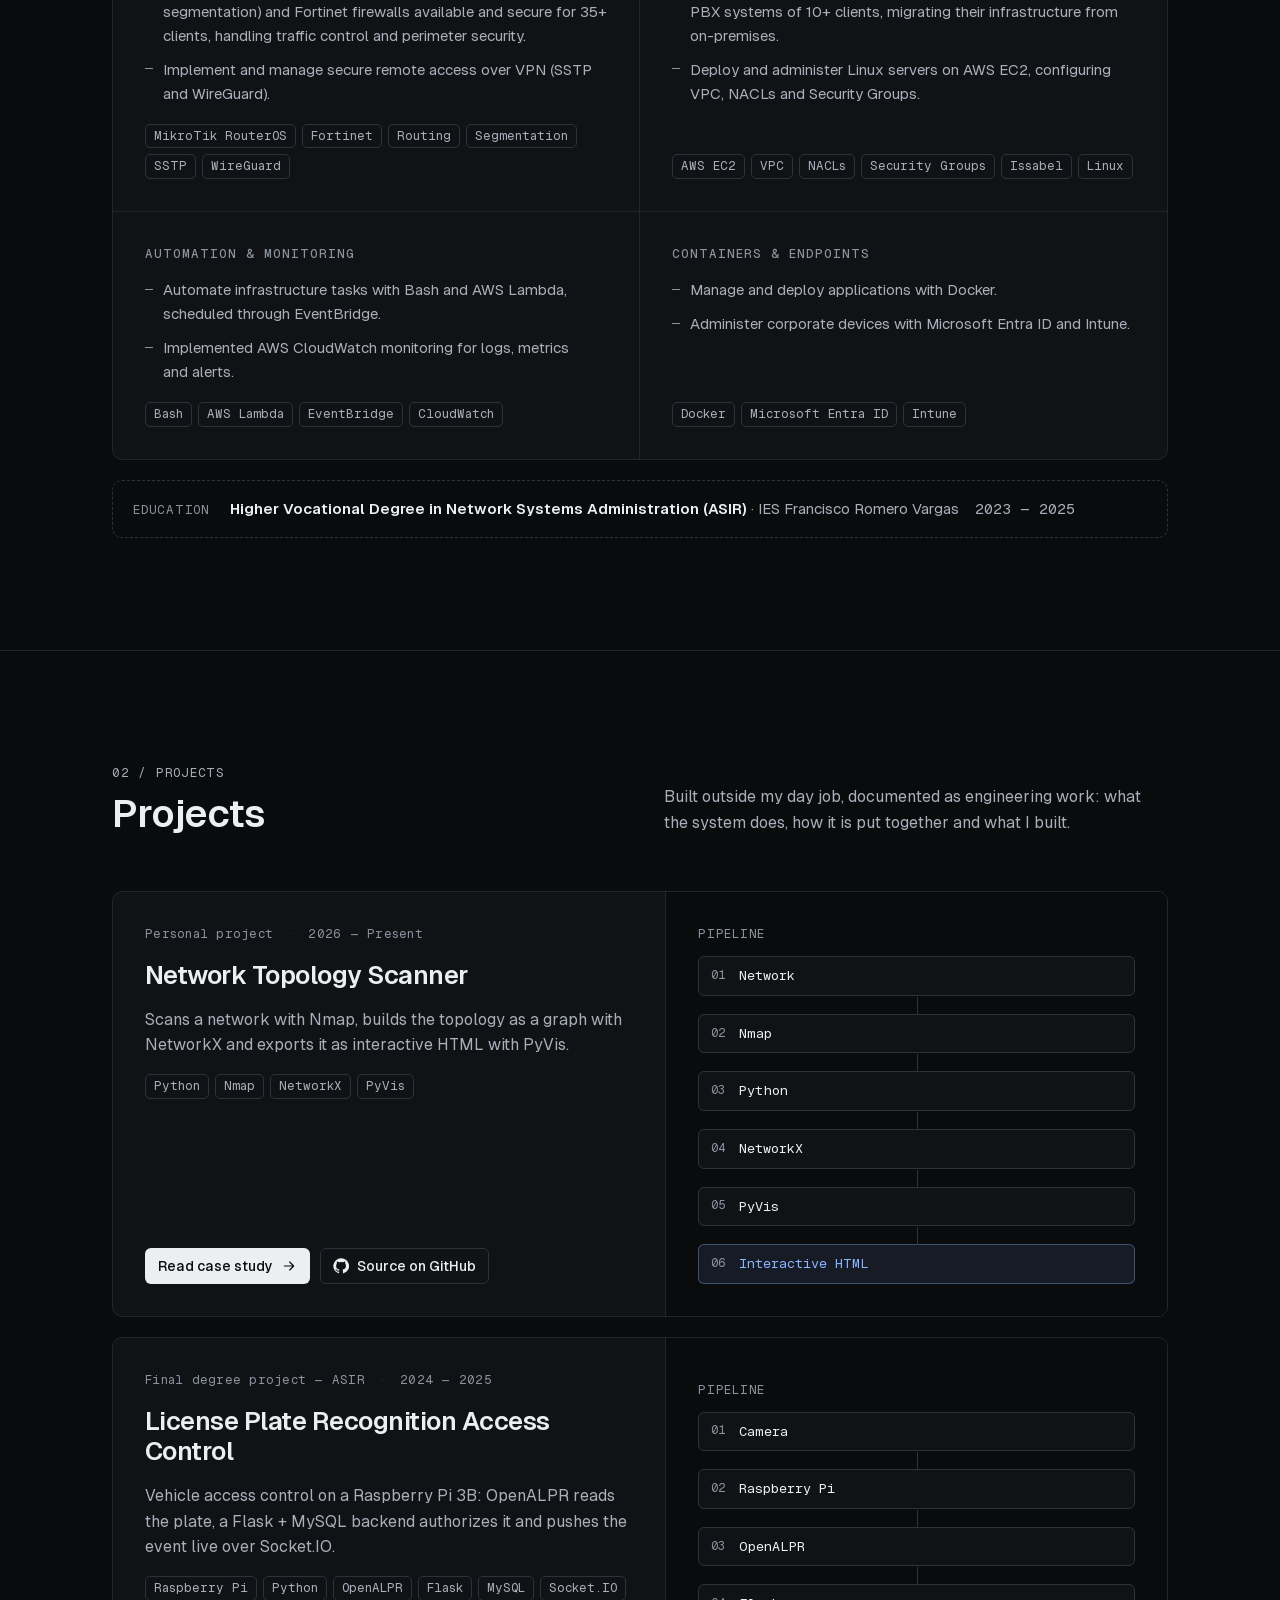
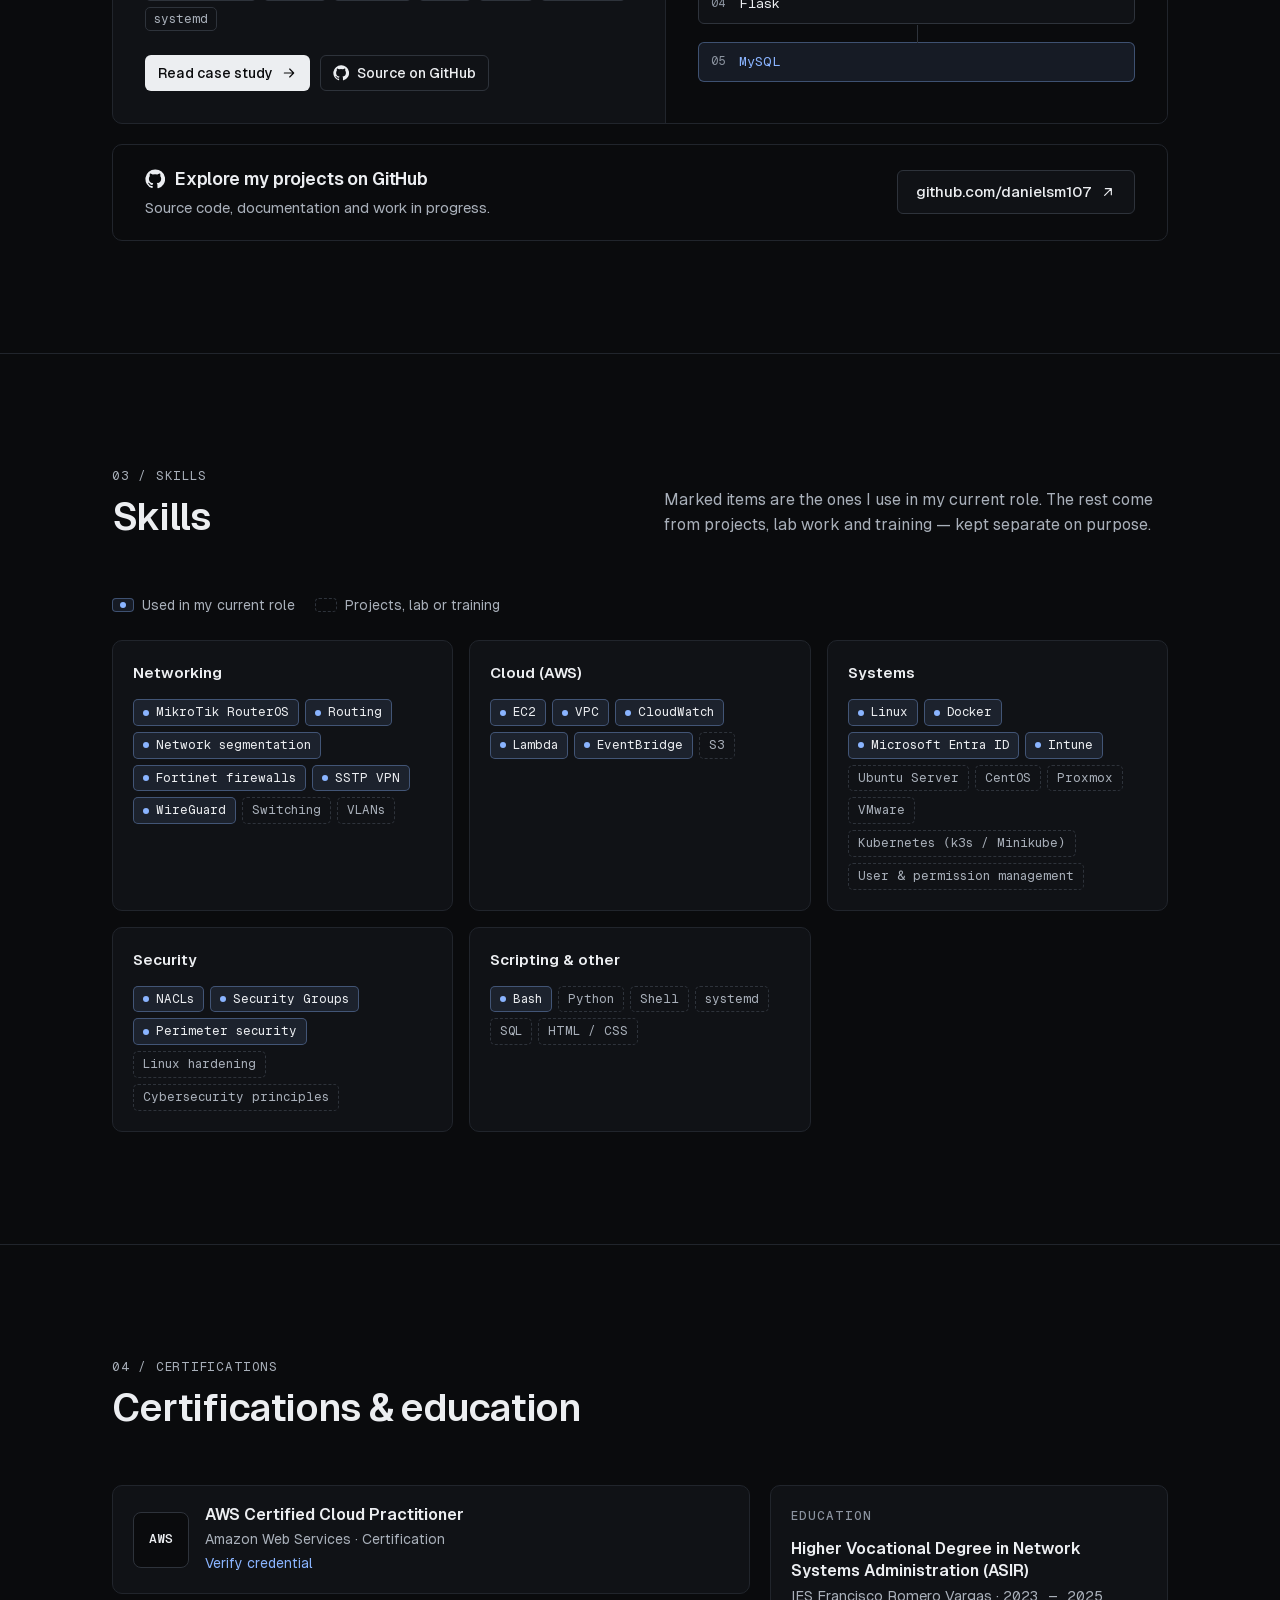
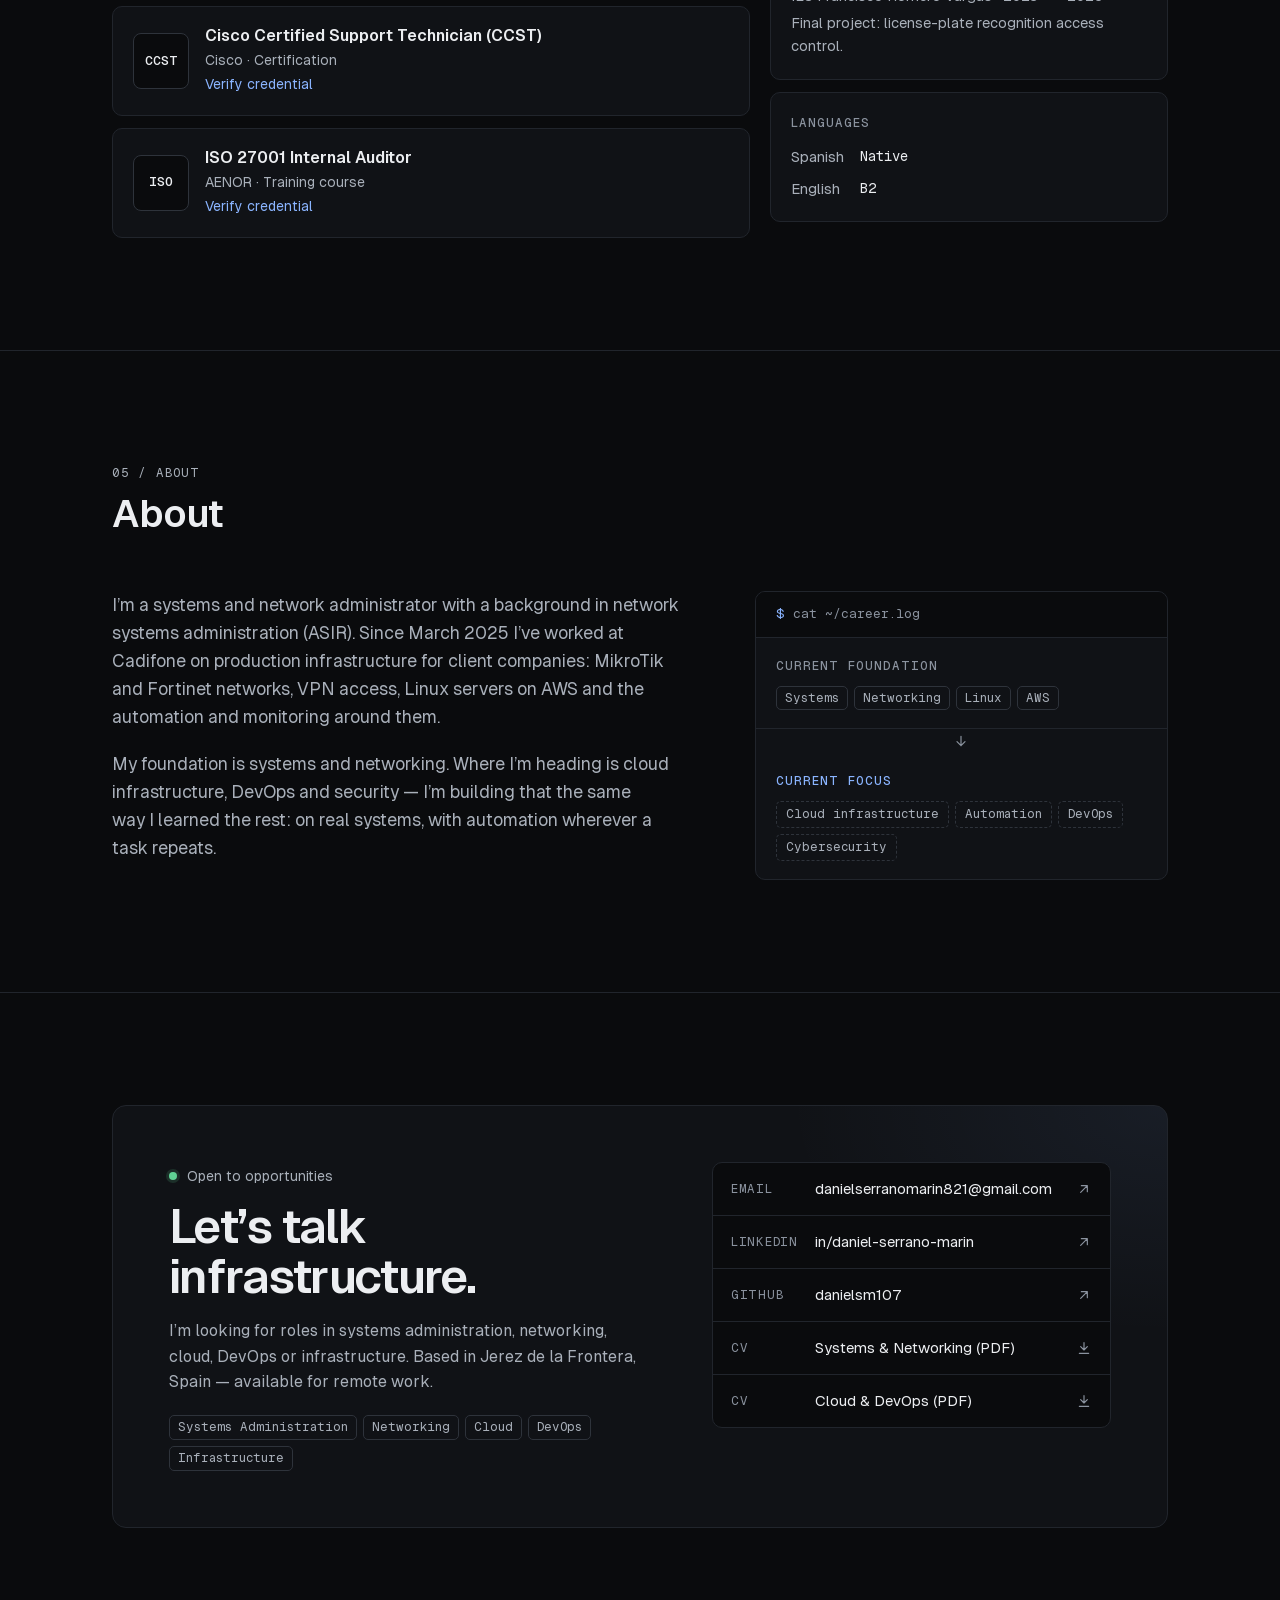
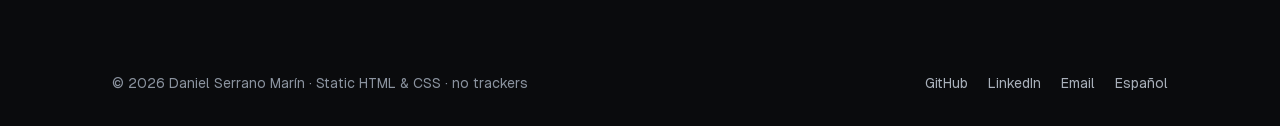
==== commit 0b2f6e97: "Rebuild portfolio from CVs: systems & infrastructure positioning - Static generator in _src/ (conten" ====
--- a/index.html
+++ b/index.html
@@ -1,1086 +1,316 @@
-<!DOCTYPE html>
-<html lang="es">
+<!doctype html>
+<html lang="en">
 <head>
-<meta charset="UTF-8">
-<meta name="viewport" content="width=device-width, initial-scale=1.0">
-<title>Daniel Serrano Marín | Sysadmin & Infrastructure Engineer</title>
-<meta name="description" content="Administrador de sistemas y redes freelance. Linux, AWS, Docker, MikroTik, Fortinet, Proxmox. Jerez de la Frontera, disponibilidad remota.">
+<meta charset="utf-8">
+<meta name="viewport" content="width=device-width, initial-scale=1, viewport-fit=cover">
+<title>Daniel Serrano Marín — Systems &amp; Infrastructure Engineer</title>
+<meta name="description" content="Systems &amp; network administrator in Jerez de la Frontera, Spain. Linux, enterprise networking (MikroTik, Fortinet, VPN) and AWS infrastructure (EC2, VPC, CloudWatch, Lambda). Building toward cloud, DevOps and security.">
 <meta name="author" content="Daniel Serrano Marín">
-<meta name="keywords" content="administrador de sistemas freelance, sysadmin España, Linux AWS Docker, MikroTik Fortinet, VPN corporativa, Jerez de la Frontera">
-<meta property="og:title" content="Daniel Serrano Marín — Sysadmin">
-<meta property="og:description" content="Infrastructure engineer especializado en Linux, cloud y redes empresariales. Disponible para proyectos freelance.">
-<meta property="og:type" content="website">
-<meta property="og:url" content="https://dsermar.dev">
-<link rel="canonical" href="https://dsermar.dev">
-<link rel="preconnect" href="https://fonts.googleapis.com">
-<link href="https://fonts.googleapis.com/css2?family=JetBrains+Mono:ital,wght@0,300;0,400;0,500;0,700;1,300;1,400&display=swap" rel="stylesheet">
-<script type="application/ld+json">
-{
-  "@context":"https://schema.org",
-  "@type":"Person",
-  "name":"Daniel Serrano Marín",
-  "jobTitle":"Administrador de Sistemas y Redes",
-  "url":"https://dsermar.dev",
-  "email":"danielserranomarin821@gmail.com",
-  "telephone":"+34601632500",
-  "address":{"@type":"PostalAddress","addressLocality":"Jerez de la Frontera","addressRegion":"Andalucía","addressCountry":"ES"},
-  "sameAs":["https://github.com/danielsm107","https://linkedin.com/in/daniel-serrano-marín-868a92314"],
-  "knowsAbout":["Linux","AWS","Docker","MikroTik","Fortinet","Proxmox","Bash","Python","Ciberseguridad","WireGuard","VPN"]
-}
-</script>
-<style>
-*,*::before,*::after{box-sizing:border-box;margin:0;padding:0}
-:root{
-  --bg:#0b0e14;
-  --surface:#111520;
-  --surface2:#181d2a;
-  --border:#1e2535;
-  --border2:#262d3f;
-  --accent:#4ade80;
-  --accent2:#22c55e;
-  --blue:#60a5fa;
-  --text:#cdd6f4;
-  --text2:#8892a4;
-  --text3:#4a5568;
-  --mono:'JetBrains Mono',monospace;
-}
-html{scroll-behavior:smooth}
-body{background:var(--bg);color:var(--text);font-family:var(--mono);font-size:15px;line-height:1.7;min-height:100vh}
-a{color:var(--accent);text-decoration:none}
-a:hover{color:var(--accent2)}
-
-body::before{
-  content:'';position:fixed;inset:0;
-  background-image:linear-gradient(var(--border) 1px,transparent 1px),linear-gradient(90deg,var(--border) 1px,transparent 1px);
-  background-size:48px 48px;opacity:.35;pointer-events:none;z-index:0;
-}
-.layer{position:relative;z-index:1}
-
-nav{border-bottom:1px solid var(--border2);background:rgba(11,14,20,.92);backdrop-filter:blur(12px);position:sticky;top:0;z-index:100}
-.nav-inner{max-width:980px;margin:0 auto;padding:0 2rem;display:flex;align-items:center;justify-content:space-between;height:52px}
-.nav-brand{font-size:13px;color:var(--accent);display:flex;align-items:center;gap:6px}
-.nav-brand span{color:var(--text2)}
-.nav-links{display:flex;list-style:none}
-.nav-links a{font-size:12px;color:var(--text3);padding:0 14px;height:52px;display:flex;align-items:center;transition:color .15s;border-bottom:1px solid transparent}
-.nav-links a:hover{color:var(--accent);border-bottom-color:var(--accent)}
-
-.hero{min-height:88vh;display:flex;align-items:center;border-bottom:1px solid var(--border2);padding:4rem 0}
-.hero-inner{max-width:1200px;margin:0 auto;padding:0 2rem}
-
-.prompt-line{font-size:13px;color:var(--text3);margin-bottom:2.5rem;display:flex;align-items:center;gap:8px}
-.prompt-line::before{content:'';width:6px;height:6px;background:var(--accent);border-radius:50%;display:inline-block;flex-shrink:0}
-.prompt-path{color:var(--blue)}
-.prompt-branch{color:var(--accent)}
-
-h1{font-family:var(--mono);font-weight:300;font-size:clamp(2.4rem,5.5vw,4.2rem);line-height:1.08;letter-spacing:-0.03em;color:var(--text);margin-bottom:.4rem}
-h1 strong{font-weight:700;color:#fff}
-h1 em{font-style:italic;color:var(--accent);font-weight:300}
-
-.hero-sub{font-size:13px;color:var(--text2);margin:1.25rem 0 2rem;letter-spacing:.01em}
-.hero-sub span{color:var(--accent)}
-
-.hero-desc{font-size:14px;color:var(--text2);max-width:820px;line-height:1.85;margin-bottom:2.5rem;font-weight:300}
-
-.status-bar{display:flex;align-items:center;gap:1.5rem;font-size:12px;color:var(--text3);margin-bottom:2.5rem;flex-wrap:wrap}
-.status-item{display:flex;align-items:center;gap:6px}
-.dot-green{width:6px;height:6px;background:var(--accent);border-radius:50%;flex-shrink:0}
-.dot-blue{width:6px;height:6px;background:var(--blue);border-radius:50%;flex-shrink:0}
-
-.hero-btns{display:flex;gap:10px;flex-wrap:wrap}
-.btn{font-family:var(--mono);font-size:12px;padding:9px 20px;border-radius:4px;display:inline-flex;align-items:center;gap:6px;cursor:pointer;transition:all .15s;letter-spacing:.02em}
-.btn-primary{background:var(--accent);color:#0b0e14;font-weight:700;border:none}
-.btn-primary:hover{background:var(--accent2);color:#0b0e14}
-.btn-ghost{background:transparent;color:var(--text2);border:1px solid var(--border2)}
-.btn-ghost:hover{border-color:var(--accent);color:var(--accent)}
-
-.wrap{max-width:980px;margin:0 auto;padding:0 2rem}
-section{padding:5rem 0;border-bottom:1px solid var(--border2)}
-.sec-head{margin-bottom:3rem}
-.sec-label{font-size:11px;color:var(--accent);letter-spacing:.15em;text-transform:uppercase;margin-bottom:.4rem}
-h2{font-family:var(--mono);font-size:1.6rem;font-weight:300;color:#fff;letter-spacing:-.02em}
-h2 strong{font-weight:700}
-
-.projects{display:grid;grid-template-columns:1fr 1fr;gap:1px;border:1px solid var(--border2)}
-.project-row{background:var(--surface);padding:1.75rem 2rem;display:flex;flex-direction:column;gap:1rem;transition:background .15s;border:none}
-.project-row:hover{background:var(--surface2)}
-.proj-meta{display:flex;align-items:center;gap:10px;flex-wrap:wrap}
-.proj-title{font-size:14px;font-weight:700;color:#fff}
-.proj-tag{font-size:10px;padding:2px 8px;border-radius:3px;letter-spacing:.06em}
-.tag-personal{background:rgba(74,222,128,.1);color:var(--accent);border:1px solid rgba(74,222,128,.2)}
-.tag-pro{background:rgba(96,165,250,.1);color:var(--blue);border:1px solid rgba(96,165,250,.2)}
-.proj-desc{font-size:12px;color:var(--text2);line-height:1.75;font-weight:300;flex:1}
-.proj-stack{display:flex;flex-wrap:wrap;gap:6px}
-.stag{font-size:11px;padding:2px 8px;border:1px solid var(--border2);color:var(--text3);border-radius:3px;transition:border-color .15s,color .15s}
-.project-row:hover .stag{color:var(--text2)}
-.proj-links{display:flex;flex-direction:row;gap:6px;flex-wrap:wrap;margin-top:auto;padding-top:.75rem;border-top:1px solid var(--border2)}
-.proj-link{font-size:11px;padding:5px 12px;border:1px solid var(--border2);color:var(--text2);border-radius:3px;transition:all .15s;white-space:nowrap}
-.proj-link:hover{border-color:var(--accent);color:var(--accent)}
-
-.exp-item{display:grid;grid-template-columns:200px 1fr;gap:3rem;padding:2.5rem 0;border-bottom:1px solid var(--border2)}
-.exp-item:last-child{border-bottom:none}
-.exp-period{font-size:12px;color:var(--text3);margin-bottom:4px}
-.exp-location{font-size:11px;color:var(--text3)}
-.exp-role{font-size:15px;font-weight:700;color:#fff;margin-bottom:4px}
-.exp-company{font-size:12px;color:var(--accent);margin-bottom:1.25rem}
-.exp-items{display:flex;flex-direction:column;gap:6px}
-.exp-items li{font-size:12px;color:var(--text2);padding-left:1.25rem;position:relative;line-height:1.65;list-style:none}
-.exp-items li::before{content:'─';position:absolute;left:0;color:var(--border2);font-size:12px;top:2px}
-
-.skills-cols{display:grid;grid-template-columns:repeat(auto-fit,minmax(220px,1fr));gap:1px;border:1px solid var(--border2)}
-.skill-col{background:var(--surface);padding:1.5rem}
-.skill-col-title{font-size:11px;color:var(--text3);letter-spacing:.1em;text-transform:uppercase;margin-bottom:1rem;padding-bottom:.75rem;border-bottom:1px solid var(--border2)}
-.pills{display:flex;flex-wrap:wrap;gap:6px}
-.pill{font-size:11px;padding:3px 10px;border:1px solid var(--border2);border-radius:3px;color:var(--text2);transition:border-color .15s,color .15s;cursor:default}
-.pill:hover{border-color:var(--accent);color:var(--accent)}
-
-.certs-list{display:grid;grid-template-columns:repeat(auto-fit,minmax(240px,1fr));gap:1px;border:1px solid var(--border2)}
-.cert-item{background:var(--surface);padding:1.25rem 1.5rem;display:flex;align-items:center;gap:1rem;transition:background .15s}
-.cert-item:hover{background:var(--surface2)}
-.cert-mono{font-size:11px;font-weight:700;color:var(--accent);width:44px;flex-shrink:0;border:1px solid rgba(74,222,128,.2);padding:4px 6px;text-align:center;border-radius:3px;background:rgba(74,222,128,.06)}
-.cert-name{font-size:13px;font-weight:500;color:#fff;margin-bottom:2px}
-.cert-org{font-size:11px;color:var(--text3)}
-
-.contact-grid{display:grid;grid-template-columns:1fr 1fr;gap:3rem;align-items:start}
-.contact-intro h3{font-size:1.1rem;font-weight:400;color:#fff;margin-bottom:.75rem;line-height:1.4}
-.contact-intro p{font-size:13px;color:var(--text2);line-height:1.85;margin-bottom:1.75rem;font-weight:300}
-.contact-rows{display:flex;flex-direction:column;gap:1px;border:1px solid var(--border2)}
-.c-row{background:var(--surface);display:flex;align-items:center;gap:1rem;padding:1rem 1.25rem;text-decoration:none;color:var(--text);transition:background .15s}
-.c-row:hover{background:var(--surface2)}
-.c-row-key{font-size:11px;color:var(--text3);width:70px;flex-shrink:0}
-.c-row-val{font-size:12px;color:var(--text2)}
-.c-row-arrow{font-size:12px;color:var(--text3);margin-left:auto}
-.c-row:hover .c-row-arrow{color:var(--accent)}
-.c-row:hover .c-row-val{color:var(--accent)}
-
-footer{padding:2.5rem 0}
-.footer-inner{max-width:980px;margin:0 auto;padding:0 2rem;display:flex;align-items:center;justify-content:space-between;flex-wrap:wrap;gap:1rem}
-.footer-brand{font-size:12px;color:var(--text3)}
-.footer-brand span{color:var(--accent)}
-.footer-links{display:flex;gap:1.5rem}
-.footer-links a{font-size:11px;color:var(--text3)}
-.footer-links a:hover{color:var(--accent)}
-
-@keyframes blink{0%,100%{opacity:1}50%{opacity:0}}
-.cursor{animation:blink 1.1s step-end infinite;color:var(--accent)}
-
-/* HAMBURGER */
-.nav-hamburger{
-  display:none;flex-direction:column;gap:5px;
-  cursor:pointer;padding:6px;border:1px solid var(--border2);
-  border-radius:4px;background:transparent;
-}
-.nav-hamburger span{
-  display:block;width:20px;height:1.5px;
-  background:var(--text2);transition:all .2s;
-}
-.nav-hamburger.open span:nth-child(1){transform:rotate(45deg) translate(4.5px,4.5px)}
-.nav-hamburger.open span:nth-child(2){opacity:0}
-.nav-hamburger.open span:nth-child(3){transform:rotate(-45deg) translate(4.5px,-4.5px)}
-
-.mobile-menu{
-  display:none;
-  position:fixed;top:52px;left:0;right:0;
-  background:rgba(11,14,20,.98);
-  backdrop-filter:blur(12px);
-  border-bottom:1px solid var(--border2);
-  z-index:99;
-  flex-direction:column;
-}
-.mobile-menu.open{display:flex}
-.mobile-menu a{
-  font-size:13px;color:var(--text2);
-  padding:1rem 2rem;
-  border-bottom:1px solid var(--border2);
-  transition:color .15s,background .15s;
-}
-.mobile-menu a:hover{color:var(--accent);background:var(--surface)}
-
-@media(max-width:768px){
-  .nav-links{display:none}
-  .nav-hamburger{display:flex}
-
-  .hero{min-height:auto;padding:3rem 0}
-  h1{font-size:2.4rem}
-  .hero-desc{font-size:13px}
-  .status-bar{gap:1rem}
-
-  .exp-item{grid-template-columns:1fr;gap:.5rem}
-  .exp-period{margin-bottom:0}
-
-  .contact-grid{grid-template-columns:1fr}
-
-  .projects{grid-template-columns:1fr}
-  .proj-links{flex-direction:row;flex-wrap:wrap}
-
-  .skills-cols{grid-template-columns:1fr 1fr}
-  .certs-list{grid-template-columns:1fr}
-
-  section{padding:3rem 0}
-  .sec-head{margin-bottom:2rem}
-}
-
-@media(max-width:480px){
-  h1{font-size:1.9rem;letter-spacing:-.02em}
-  .hero-inner{padding:0 1.25rem}
-  .wrap{padding:0 1.25rem}
-  .nav-inner{padding:0 1.25rem}
-  .footer-inner{padding:0 1.25rem;flex-direction:column;gap:.75rem;text-align:center}
-
-  .hero-btns{flex-direction:column}
-  .btn{width:100%;justify-content:center}
-
-  .skills-cols{grid-template-columns:1fr}
-
-  .project-row{padding:1.25rem}
-  .skill-col{padding:1.25rem}
-  .cert-item{padding:1rem}
-
-  .c-row-val{font-size:11px;word-break:break-all}
-  .contact-intro p{font-size:12px}
-}
-
-@media(min-width:1280px){
-  body{font-size:16px}
-  .nav-inner{max-width:1200px}
-  .wrap{max-width:1200px}
-  .hero-inner{max-width:1200px}
-  .footer-inner{max-width:1200px}
-  .nav-brand{font-size:15px}
-  .nav-links a{font-size:13px;padding:0 18px}
-  h1{font-size:5rem}
-  .hero-sub{font-size:15px}
-  .hero-desc{font-size:16px;max-width:660px}
-  .status-bar{font-size:13px}
-  h2{font-size:2rem}
-  .proj-title{font-size:16px}
-  .proj-desc{font-size:14px}
-  .exp-role{font-size:17px}
-  .exp-items li{font-size:14px}
-  .cert-name{font-size:15px}
-  .contact-intro h3{font-size:1.35rem}
-  .contact-intro p{font-size:15px}
-  .exp-item{grid-template-columns:220px 1fr}
-}
-
-@media(min-width:1920px){
-  body{font-size:17px}
-  .nav-inner,.wrap,.hero-inner,.footer-inner{max-width:1400px}
-  h1{font-size:6rem}
-  h2{font-size:2.4rem}
-  .hero-desc{font-size:17px;max-width:740px}
-  section{padding:6rem 0}
-}
-
-.contact-form{display:flex;flex-direction:column;gap:1rem;margin-top:1.5rem}
-.form-group{display:flex;flex-direction:column;gap:6px}
-.form-label{font-size:11px;color:var(--text3);letter-spacing:.1em;text-transform:uppercase}
-.form-input{
-  background:var(--surface);border:1px solid var(--border2);
-  color:var(--text);font-family:var(--mono);font-size:13px;
-  padding:10px 14px;border-radius:4px;outline:none;
-  transition:border-color .15s;width:100%;
-}
-.form-input:focus{border-color:var(--accent)}
-.form-input::placeholder{color:var(--text3)}
-.form-textarea{resize:vertical;min-height:100px}
-.form-status{font-size:12px;margin-top:.5rem;min-height:1.2em}
-.form-status.ok{color:var(--accent)}
-.form-status.err{color:#f87171}
-
-
-
-
-/* RADAR */
-.radar-canvas{
-  position:fixed;inset:0;z-index:0;
-  pointer-events:none;opacity:.18;
-}
-/* PARTICLES */
-#particles{
-  position:fixed;inset:0;z-index:0;
-  pointer-events:none;opacity:.5;
-}
-
-/* SCROLL REVEAL */
-.reveal{
-  opacity:0;
-  transform:translateY(28px);
-  transition:opacity .65s cubic-bezier(.16,1,.3,1), transform .65s cubic-bezier(.16,1,.3,1);
-}
-.reveal.visible{opacity:1;transform:translateY(0)}
-.reveal-left{
-  opacity:0;transform:translateX(-28px);
-  transition:opacity .65s cubic-bezier(.16,1,.3,1), transform .65s cubic-bezier(.16,1,.3,1);
-}
-.reveal-left.visible{opacity:1;transform:translateX(0)}
-.reveal-delay-1{transition-delay:.1s}
-.reveal-delay-2{transition-delay:.2s}
-.reveal-delay-3{transition-delay:.3s}
-.reveal-delay-4{transition-delay:.4s}
-
-/* CARD HOVER GLOW */
-.project-row{
-  position:relative;overflow:hidden;
-}
-.project-row::after{
-  content:'';position:absolute;inset:0;
-  background:radial-gradient(600px circle at var(--mouse-x,50%) var(--mouse-y,50%), rgba(74,222,128,0.06), transparent 40%);
-  opacity:0;transition:opacity .3s;pointer-events:none;
-}
-.project-row:hover::after{opacity:1}
-
-.skill-col{position:relative;overflow:hidden}
-.skill-col::after{
-  content:'';position:absolute;inset:0;
-  background:radial-gradient(400px circle at var(--mouse-x,50%) var(--mouse-y,50%), rgba(74,222,128,0.05), transparent 40%);
-  opacity:0;transition:opacity .3s;pointer-events:none;
-}
-.skill-col:hover::after{opacity:1}
-
-/* GLITCH on h1 */
-h1{position:relative}
-h1.glitch::before,h1.glitch::after{
-  content:attr(data-text);
-  position:absolute;left:0;top:0;width:100%;
-}
-h1.glitch::before{
-  color:var(--accent);
-  animation:glitch1 .3s steps(1) forwards;
-  clip-path:polygon(0 0,100% 0,100% 35%,0 35%);
-}
-h1.glitch::after{
-  color:var(--blue);
-  animation:glitch2 .3s steps(1) forwards;
-  clip-path:polygon(0 65%,100% 65%,100% 100%,0 100%);
-}
-@keyframes glitch1{
-  0%{transform:translate(-2px,-1px)}
-  25%{transform:translate(2px,1px)}
-  50%{transform:translate(-1px,2px)}
-  75%{transform:translate(1px,-2px)}
-  100%{transform:translate(0,0)}
-}
-@keyframes glitch2{
-  0%{transform:translate(2px,1px)}
-  25%{transform:translate(-2px,-1px)}
-  50%{transform:translate(1px,-2px)}
-  75%{transform:translate(-1px,2px)}
-  100%{transform:translate(0,0)}
-}
-
-/* PILL HOVER */
-.pill{cursor:default;transition:border-color .15s,color .15s,background .15s,transform .1s}
-.pill:hover{transform:scale(1.05)}
-
-/* CERT CARD BORDER GLOW */
-.cert-item{transition:background .15s,box-shadow .2s}
-.cert-item:hover{box-shadow:0 0 0 1px var(--accent),0 4px 24px rgba(74,222,128,0.08)}
-
-/* CONTACT ROW */
-.c-row{transition:background .15s,transform .15s}
-.c-row:hover{transform:translateX(4px)}
-
-/* SECTION fade */
-.sec-head h2{overflow:hidden}
-
-/* TIMELINE */
-.timeline{
-  position:relative;
-  padding-left:3rem;
-}
-.tl-item{
-  position:relative;
-  padding:0 0 3.5rem 3rem;
-  display:flex;
-  flex-direction:column;
-  gap:.75rem;
-}
-.tl-item:last-child{padding-bottom:0}
-
-.tl-dot{
-  position:absolute;
-  left:-3rem;
-  top:6px;
-  width:16px;height:16px;
-  border-radius:50%;
-  background:var(--border2);
-  border:2px solid var(--border2);
-  z-index:2;
-  transition:background .3s,border-color .3s;
-}
-.tl-dot.accent{background:var(--accent);border-color:var(--accent)}
-.tl-dot.blue{background:var(--blue);border-color:var(--blue)}
-.tl-dot.pulse{
-  background:var(--accent);border-color:var(--accent);
-  box-shadow:0 0 0 0 rgba(74,222,128,0.4);
-  animation:tlpulse 2s infinite;
-}
-@keyframes tlpulse{
-  0%{box-shadow:0 0 0 0 rgba(74,222,128,0.4)}
-  70%{box-shadow:0 0 0 10px rgba(74,222,128,0)}
-  100%{box-shadow:0 0 0 0 rgba(74,222,128,0)}
-}
-.tl-line{
-  position:absolute;
-  left:calc(-3rem + 7px);
-  top:22px;
-  bottom:-3.5rem;
-  width:1px;
-  background:var(--border2);
-}
-.tl-item:last-child .tl-line{display:none}
-
-.tl-item.visible .tl-dot{border-color:var(--accent)}
-
-.tl-date{
-  font-family:var(--mono);font-size:12px;
-  color:var(--text3);letter-spacing:.08em;
-}
-.tl-title{
-  font-size:16px;font-weight:700;color:#fff;
-  line-height:1.3;
-}
-.tl-place{
-  font-family:var(--mono);font-size:13px;
-  color:var(--accent);
-}
-.tl-desc{
-  font-size:14px;color:var(--text2);
-  line-height:1.75;max-width:620px;font-weight:300;
-}
-.tl-badges{display:flex;flex-wrap:wrap;gap:8px;margin-top:.5rem}
-.tl-badge{
-  font-family:var(--mono);font-size:11px;
-  padding:3px 10px;border-radius:3px;
-  border:1px solid rgba(74,222,128,.2);
-  color:var(--accent);background:rgba(74,222,128,.06);
-}
-.tl-badge.blue{
-  border-color:rgba(96,165,250,.2);
-  color:var(--blue);background:rgba(96,165,250,.06);
-}
-
-@media(max-width:640px){
-  .timeline{padding-left:2rem}
-  .tl-item{padding-left:2rem}
-  .tl-dot{left:-2rem}
-  .tl-line{left:calc(-2rem + 7px)}
-}
-</style>
+<meta name="theme-color" content="#0a0b0d">
+<meta name="color-scheme" content="dark">
+<link rel="canonical" href="https://dsermar.dev/">
+<link rel="alternate" hreflang="en" href="https://dsermar.dev/">
+<link rel="alternate" hreflang="es" href="https://dsermar.dev/es/">
+<link rel="alternate" hreflang="x-default" href="https://dsermar.dev/">
+<meta property="og:type" content="profile">
+<meta property="og:site_name" content="Daniel Serrano Marín">
+<meta property="og:title" content="Daniel Serrano Marín — Systems &amp; Infrastructure Engineer">
+<meta property="og:description" content="Systems &amp; network administrator in Jerez de la Frontera, Spain. Linux, enterprise networking (MikroTik, Fortinet, VPN) and AWS infrastructure (EC2, VPC, CloudWatch, Lambda). Building toward cloud, DevOps and security.">
+<meta property="og:url" content="https://dsermar.dev/">
+<meta property="og:image" content="https://dsermar.dev/assets/og.png">
+<meta property="og:image:width" content="1200">
+<meta property="og:image:height" content="630">
+<meta property="og:image:alt" content="Daniel Serrano Marín — Systems &amp; Infrastructure Engineer">
+<meta property="og:locale" content="en_US">
+<meta property="og:locale:alternate" content="es_ES">
+<meta name="twitter:card" content="summary_large_image">
+<link rel="icon" href="/assets/favicon.svg" type="image/svg+xml">
+<link rel="apple-touch-icon" href="/assets/apple-touch-icon.png">
+<link rel="preload" href="/assets/fonts/Geist-Variable.woff2" as="font" type="font/woff2" crossorigin>
+<link rel="preload" href="/assets/fonts/GeistMono-Variable.woff2" as="font" type="font/woff2" crossorigin>
+<link rel="stylesheet" href="/assets/site.css?v=mudxhvfh">
+<script>document.documentElement.classList.add('js')</script>
+<script type="application/ld+json">{"@context":"https://schema.org","@graph":[{"@type":"ProfilePage","@id":"https://dsermar.dev/#page","url":"https://dsermar.dev/","name":"Daniel Serrano Marín — Systems & Infrastructure Engineer","inLanguage":"en","dateModified":"2026-09-23","mainEntity":{"@id":"https://dsermar.dev/#person"}},{"@type":"Person","@id":"https://dsermar.dev/#person","name":"Daniel Serrano Marín","url":"https://dsermar.dev","email":"mailto:danielserranomarin821@gmail.com","jobTitle":"Systems & Network Administrator","worksFor":{"@type":"Organization","name":"Cadifone"},"address":{"@type":"PostalAddress","addressLocality":"Jerez de la Frontera","addressRegion":"Andalucía","addressCountry":"ES"},"alumniOf":{"@type":"EducationalOrganization","name":"IES Francisco Romero Vargas"},"knowsLanguage":[{"@type":"Language","name":"Spanish","alternateName":"es"},{"@type":"Language","name":"English","alternateName":"en"}],"knowsAbout":["Linux","Network administration","MikroTik","Fortinet","VPN","AWS","Amazon EC2","Amazon VPC","Amazon CloudWatch","AWS Lambda","Docker","Bash","Python"],"hasCredential":[{"@type":"EducationalOccupationalCredential","name":"AWS Certified Cloud Practitioner","credentialCategory":"certification","recognizedBy":{"@type":"Organization","name":"Amazon Web Services"},"url":"https://www.credly.com/badges/a189a356-7261-48c6-a4c2-34f6d0c70d6d/public_url"},{"@type":"EducationalOccupationalCredential","name":"Cisco Certified Support Technician (CCST)","credentialCategory":"certification","recognizedBy":{"@type":"Organization","name":"Cisco"},"url":"https://www.credly.com/badges/2d9c0be0-a62d-45e4-a0bc-614cf53fad09/public_url"},{"@type":"EducationalOccupationalCredential","name":"ISO 27001 Internal Auditor","credentialCategory":"course","recognizedBy":{"@type":"Organization","name":"AENOR"},"url":"https://aenor.vottun.com/badgedetail?id=baee3e13-94b1-4ef4-bf6e-fa1b7fab3629"}],"sameAs":["https://github.com/danielsm107","https://www.linkedin.com/in/daniel-serrano-marin"]},{"@type":"WebSite","@id":"https://dsermar.dev/#website","url":"https://dsermar.dev","name":"Daniel Serrano Marín","inLanguage":["en","es"]}]}</script>
 </head>
 <body>
-
-<canvas id="particles"></canvas>
-<canvas class="radar-canvas"></canvas>
-<nav class="layer" role="navigation" aria-label="Navegación principal">
-  <div class="nav-inner">
-    <div class="nav-brand">~/daniel<span> $</span></div>
-    <ul class="nav-links">
-      <li><a href="#proyectos">proyectos</a></li>
-      <li><a href="#experiencia">experiencia</a></li>
-      <li><a href="#trayectoria">trayectoria</a></li>
-      <li><a href="#skills">skills</a></li>
-      <li><a href="#contacto">contacto</a></li>
-    </ul>
-    <button class="nav-hamburger" aria-label="Abrir menú" onclick="toggleMenu(this)">
-      <span></span><span></span><span></span>
-    </button>
-  </div>
-</nav>
-
-<div class="mobile-menu layer" id="mobileMenu">
-  <a href="#proyectos" onclick="closeMenu()">proyectos</a>
-  <a href="#experiencia" onclick="closeMenu()">experiencia</a>
-  <a href="#trayectoria" onclick="closeMenu()">trayectoria</a>
-  <a href="#skills" onclick="closeMenu()">skills</a>
-  <a href="#contacto" onclick="closeMenu()">contacto</a>
-</div>
-
+<a class="skip" href="#main">Skip to content</a>
+<header class="nav">
+  <div class="wrap nav-inner">
+    <a class="brand" href="/"><svg class="brand-mark" viewBox="0 0 32 32" aria-hidden="true"><rect x=".5" y=".5" width="31" height="31" rx="7" fill="#101216" stroke="#2e333b"/><path d="M9 11l5 5-5 5" fill="none" stroke="#8ab4ff" stroke-width="2" stroke-linecap="round" stroke-linejoin="round"/><path d="M16 21h7" stroke="#eceef1" stroke-width="2" stroke-linecap="round"/></svg><span class="brand-text">dsermar</span><span class="sr-only"> — Daniel Serrano Marín</span></a>
+    <button class="nav-toggle" type="button" aria-expanded="false" aria-controls="nav-panel" aria-label="Menu" data-open="Menu" data-close="Close menu"><svg class="i-open" viewBox="0 0 24 24" fill="none" stroke="currentColor" stroke-width="1.75" stroke-linecap="round" aria-hidden="true"><path d="M4 7h16M4 12h16M4 17h16"/></svg><svg class="i-close" viewBox="0 0 24 24" fill="none" stroke="currentColor" stroke-width="1.75" stroke-linecap="round" aria-hidden="true"><path d="M6 6l12 12M18 6 6 18"/></svg></button>
+    <div class="nav-panel" id="nav-panel">
+      <nav aria-label="Main" class="nav-main"><ul class="nav-links"><li><a href="#top">Home</a></li><li><a href="#experience">Experience</a></li><li><a href="#projects">Projects</a></li><li><a href="#skills">Skills</a></li><li><a href="#certifications">Certifications</a></li><li><a href="#about">About</a></li><li><a href="#contact">Contact</a></li></ul></nav>
+      <div class="nav-actions">
+        <div class="lang" role="group" aria-label="Language"><span aria-current="true" lang="en">EN</span><a href="/es/" hreflang="es" lang="es">ES<span class="sr-only"> — Leer en español</span></a></div>
+        <a class="btn btn-secondary btn-sm" href="/cv/daniel-serrano-marin-cv.pdf" download><svg viewBox="0 0 24 24" fill="none" stroke="currentColor" stroke-width="1.75" stroke-linecap="round" stroke-linejoin="round" aria-hidden="true"><path d="M12 4v11M7 10l5 5 5-5M5 20h14"/></svg>Download CV</a>
+      </div>
+    </div>
+  </div>
+</header>
+<main id="main">
+<section class="hero" id="top" aria-labelledby="h-hero">
+  <div class="wrap hero-grid">
+    <div class="reveal">
+      <p class="status"><span class="dot" aria-hidden="true"></span><span>Open to opportunities</span><span class="sep" aria-hidden="true">/</span><span>Jerez de la Frontera, Spain · remote</span></p>
+      <h1 id="h-hero">Daniel Serrano Marín<span class="role">Systems & Infrastructure Engineer</span></h1>
+      <p class="stack">Linux · Networking · AWS · Cloud · Automation</p>
+      <p class="lead">Junior systems and network administrator working on real infrastructure: MikroTik and Fortinet networks for 35+ clients, corporate VPNs, and Linux servers on AWS with CloudWatch monitoring and Lambda automation.</p>
+      <p class="direction"><svg viewBox="0 0 24 24" fill="none" stroke="currentColor" stroke-width="1.75" stroke-linecap="round" stroke-linejoin="round" aria-hidden="true"><path d="M3 17l6-6 4 4 8-8M15 7h6v6"/></svg><span>Building toward Cloud, DevOps and Cybersecurity</span></p>
+      <div class="hero-ctas">
+        <a class="btn btn-primary" href="#projects">View projects<svg viewBox="0 0 24 24" fill="none" stroke="currentColor" stroke-width="1.75" stroke-linecap="round" stroke-linejoin="round" aria-hidden="true"><path d="M5 12h14M13 6l6 6-6 6"/></svg></a>
+        <a class="btn btn-secondary" href="/cv/daniel-serrano-marin-cv.pdf" download><svg viewBox="0 0 24 24" fill="none" stroke="currentColor" stroke-width="1.75" stroke-linecap="round" stroke-linejoin="round" aria-hidden="true"><path d="M12 4v11M7 10l5 5 5-5M5 20h14"/></svg>Download CV</a>
+        <span class="links">
+          <a class="link-quiet" href="https://github.com/danielsm107" rel="noopener"><svg viewBox="0 0 24 24" fill="currentColor" aria-hidden="true"><path d="M12 .5a11.5 11.5 0 0 0-3.64 22.41c.58.1.79-.25.79-.56v-2c-3.2.7-3.88-1.36-3.88-1.36-.52-1.33-1.28-1.69-1.28-1.69-1.05-.71.08-.7.08-.7 1.16.08 1.77 1.19 1.77 1.19 1.03 1.77 2.7 1.26 3.36.96.1-.75.4-1.26.73-1.55-2.56-.29-5.24-1.28-5.24-5.69 0-1.26.45-2.28 1.19-3.09-.12-.29-.52-1.46.11-3.05 0 0 .97-.31 3.17 1.18a11 11 0 0 1 5.77 0c2.2-1.49 3.17-1.18 3.17-1.18.63 1.59.23 2.76.11 3.05.74.81 1.19 1.83 1.19 3.09 0 4.42-2.69 5.39-5.25 5.68.41.36.78 1.06.78 2.14v3.17c0 .31.21.67.8.56A11.5 11.5 0 0 0 12 .5Z"/></svg>GitHub</a>
+          <a class="link-quiet" href="https://www.linkedin.com/in/daniel-serrano-marin" rel="noopener"><svg viewBox="0 0 24 24" fill="currentColor" aria-hidden="true"><path d="M20.45 20.45h-3.56v-5.57c0-1.33-.02-3.04-1.85-3.04-1.86 0-2.14 1.45-2.14 2.94v5.67H9.34V9h3.41v1.56h.05c.48-.9 1.64-1.85 3.37-1.85 3.6 0 4.27 2.37 4.27 5.46v6.28ZM5.34 7.43a2.06 2.06 0 1 1 0-4.13 2.06 2.06 0 0 1 0 4.13ZM7.12 20.45H3.56V9h3.56v11.45ZM22.22 0H1.77C.79 0 0 .77 0 1.73v20.54C0 23.23.79 24 1.77 24h20.45c.98 0 1.78-.77 1.78-1.73V1.73C24 .77 23.2 0 22.22 0Z"/></svg>LinkedIn</a>
+        </span>
+      </div>
+    </div>
+    <figure class="hero-visual">
+<svg viewBox="0 0 440 372" aria-hidden="true" focusable="false">
+  <path class="hv-line" style="--i:0" d="M220 49 V83" pathLength="1"/>
+  <path class="hv-line" style="--i:1" d="M220 113 V140 H110 V167" pathLength="1"/>
+  <path class="hv-line" style="--i:1" d="M220 140 H330 V167" pathLength="1"/>
+  <path class="hv-line" style="--i:2" d="M110 197 V240" pathLength="1"/>
+  <path class="hv-line" style="--i:2" d="M330 197 V240" pathLength="1"/>
+  <path class="hv-line" style="--i:3" d="M110 270 V313" pathLength="1"/>
+  <path class="hv-line" style="--i:3" d="M330 270 V313" pathLength="1"/>
+  <g class="hv-node hv-edge"><rect x="154" y="19" width="132" height="30" rx="5"/><text x="220" y="38" text-anchor="middle">INTERNET</text></g>
+  <g class="hv-node "><rect x="154" y="83" width="132" height="30" rx="5"/><text x="220" y="102" text-anchor="middle">FIREWALL</text></g>
+  <g class="hv-node hv-group"><rect x="44" y="167" width="132" height="30" rx="5"/><text x="110" y="186" text-anchor="middle">NETWORK</text></g>
+  <g class="hv-node hv-group hv-accent"><rect x="264" y="167" width="132" height="30" rx="5"/><text x="330" y="186" text-anchor="middle">AWS</text></g>
+  <g class="hv-node "><rect x="44" y="240" width="132" height="30" rx="5"/><text x="110" y="259" text-anchor="middle">MikroTik</text></g>
+  <g class="hv-node "><rect x="264" y="240" width="132" height="30" rx="5"/><text x="330" y="259" text-anchor="middle">EC2 · VPC</text></g>
+  <g class="hv-node "><rect x="44" y="313" width="132" height="30" rx="5"/><text x="110" y="332" text-anchor="middle">VPN</text></g>
+  <g class="hv-node "><rect x="264" y="313" width="132" height="30" rx="5"/><text x="330" y="332" text-anchor="middle">CloudWatch</text></g>
+</svg>
+<figcaption>Visual abstraction of the areas I work in — not a real network diagram.</figcaption>
+</figure>
+  </div>
+</section>
+<section class="areas" aria-labelledby="h-areas">
+  <h2 class="sr-only" id="h-areas">Technical areas</h2>
+  <div class="wrap"><div class="areas-grid">
+    <div class="area"><h3>Systems</h3><ul><li>Linux</li><li>Ubuntu Server</li><li>CentOS</li><li>VMware</li><li>Proxmox</li><li>Docker</li></ul></div>
+    <div class="area"><h3>Networking</h3><ul><li>MikroTik</li><li>Fortinet</li><li>Routing</li><li>VLANs</li><li>VPN</li></ul></div>
+    <div class="area"><h3>Cloud</h3><ul><li>AWS EC2</li><li>VPC</li><li>CloudWatch</li><li>Lambda</li><li>EventBridge</li><li>S3</li></ul></div>
+    <div class="area"><h3>Automation</h3><ul><li>Bash</li><li>Python</li><li>AWS Lambda</li><li>EventBridge</li><li>systemd</li></ul></div>
+    <div class="area"><h3>Security</h3><ul><li>Firewalls</li><li>VPN</li><li>NACLs</li><li>Security Groups</li><li>Linux hardening</li></ul></div>
+  </div></div>
+</section>
+<section class="section" id="experience" aria-labelledby="h-experience">
+  <div class="wrap">
+    <div class="section-head">
+  <div><p class="eyebrow">01 / experience</p><h2 id="h-experience">Experience</h2></div>
+  <p>One role, broad scope: networks, cloud, automation and endpoints for a portfolio of client companies.</p>
+</div>
+    <article class="xp">
+      <div class="xp-head">
+        <div>
+          <h3>Systems & Network Administrator</h3>
+          <p class="xp-company"><b>Cadifone</b><span>Jerez de la Frontera, Spain</span></p>
+        </div>
+        <p class="xp-period"><span class="dot" aria-hidden="true"></span><time datetime="2025-03">Mar 2025 — Present</time></p>
+      </div>
+      <dl class="xp-figs">
+        <div class="xp-fig"><dt class="sr-only">client networks — MikroTik & Fortinet</dt><dd class="n">35+</dd><dd class="l" aria-hidden="true">client networks — MikroTik & Fortinet</dd></div><div class="xp-fig"><dt class="sr-only">client PBX systems backed up to AWS</dt><dd class="n">10+</dd><dd class="l" aria-hidden="true">client PBX systems backed up to AWS</dd></div>
+      </dl>
+      <div class="xp-groups">
+        <div class="xp-group">
+          <h4>Networking & perimeter security</h4>
+          <ul><li>Keep corporate networks built on MikroTik (routing, segmentation) and Fortinet firewalls available and secure for 35+ clients, handling traffic control and perimeter security.</li><li>Implement and manage secure remote access over VPN (SSTP and WireGuard).</li></ul>
+          <ul class="tags" aria-label="Stack"><li class="tag">MikroTik RouterOS</li><li class="tag">Fortinet</li><li class="tag">Routing</li><li class="tag">Segmentation</li><li class="tag">SSTP</li><li class="tag">WireGuard</li></ul>
+        </div>
+        <div class="xp-group">
+          <h4>Cloud migration & backup</h4>
+          <ul><li>Designed an automated AWS backup system for the Issabel PBX systems of 10+ clients, migrating their infrastructure from on-premises.</li><li>Deploy and administer Linux servers on AWS EC2, configuring VPC, NACLs and Security Groups.</li></ul>
+          <ul class="tags" aria-label="Stack"><li class="tag">AWS EC2</li><li class="tag">VPC</li><li class="tag">NACLs</li><li class="tag">Security Groups</li><li class="tag">Issabel</li><li class="tag">Linux</li></ul>
+        </div>
+        <div class="xp-group">
+          <h4>Automation & monitoring</h4>
+          <ul><li>Automate infrastructure tasks with Bash and AWS Lambda, scheduled through EventBridge.</li><li>Implemented AWS CloudWatch monitoring for logs, metrics and alerts.</li></ul>
+          <ul class="tags" aria-label="Stack"><li class="tag">Bash</li><li class="tag">AWS Lambda</li><li class="tag">EventBridge</li><li class="tag">CloudWatch</li></ul>
+        </div>
+        <div class="xp-group">
+          <h4>Containers & endpoints</h4>
+          <ul><li>Manage and deploy applications with Docker.</li><li>Administer corporate devices with Microsoft Entra ID and Intune.</li></ul>
+          <ul class="tags" aria-label="Stack"><li class="tag">Docker</li><li class="tag">Microsoft Entra ID</li><li class="tag">Intune</li></ul>
+        </div>
+      </div>
+    </article>
+    <p class="edu-inline"><span class="eyebrow">Education</span><span><strong>Higher Vocational Degree in Network Systems Administration (ASIR)</strong> · IES Francisco Romero Vargas</span><span class="mono">2023 — 2025</span></p>
+  </div>
+</section>
+<section class="section" id="projects" aria-labelledby="h-projects">
+  <div class="wrap">
+    <div class="section-head">
+  <div><p class="eyebrow">02 / projects</p><h2 id="h-projects">Projects</h2></div>
+  <p>Built outside my day job, documented as engineering work: what the system does, how it is put together and what I built.</p>
+</div>
+    <div class="projects">
+      <article class="pcard" aria-labelledby="p-network-topology-scanner">
+        <div class="pcard-body">
+          <p class="pcard-meta"><span>Personal project</span><span>2026 — Present</span></p>
+          <h3 id="p-network-topology-scanner"><a href="/projects/network-topology-scanner/">Network Topology Scanner</a></h3>
+          <p>Scans a network with Nmap, builds the topology as a graph with NetworkX and exports it as interactive HTML with PyVis.</p>
+          <ul class="tags" aria-label="Technologies"><li class="tag">Python</li><li class="tag">Nmap</li><li class="tag">NetworkX</li><li class="tag">PyVis</li></ul>
+          <div class="pcard-actions">
+            <a class="btn btn-primary btn-sm" href="/projects/network-topology-scanner/">Read case study<svg viewBox="0 0 24 24" fill="none" stroke="currentColor" stroke-width="1.75" stroke-linecap="round" stroke-linejoin="round" aria-hidden="true"><path d="M5 12h14M13 6l6 6-6 6"/></svg><span class="sr-only">: Network Topology Scanner</span></a>
+            <a class="btn btn-secondary btn-sm" href="https://github.com/danielsm107/network-topology-scanner" rel="noopener"><svg viewBox="0 0 24 24" fill="currentColor" aria-hidden="true"><path d="M12 .5a11.5 11.5 0 0 0-3.64 22.41c.58.1.79-.25.79-.56v-2c-3.2.7-3.88-1.36-3.88-1.36-.52-1.33-1.28-1.69-1.28-1.69-1.05-.71.08-.7.08-.7 1.16.08 1.77 1.19 1.77 1.19 1.03 1.77 2.7 1.26 3.36.96.1-.75.4-1.26.73-1.55-2.56-.29-5.24-1.28-5.24-5.69 0-1.26.45-2.28 1.19-3.09-.12-.29-.52-1.46.11-3.05 0 0 .97-.31 3.17 1.18a11 11 0 0 1 5.77 0c2.2-1.49 3.17-1.18 3.17-1.18.63 1.59.23 2.76.11 3.05.74.81 1.19 1.83 1.19 3.09 0 4.42-2.69 5.39-5.25 5.68.41.36.78 1.06.78 2.14v3.17c0 .31.21.67.8.56A11.5 11.5 0 0 0 12 .5Z"/></svg>Source on GitHub<span class="sr-only">: Network Topology Scanner</span></a>
+          </div>
+        </div>
+        <div class="pcard-flow">
+          <p class="eyebrow">Pipeline</p>
+          <ol class="pipe" aria-label="Network Topology Scanner — pipeline"><li>Network</li><li>Nmap</li><li>Python</li><li>NetworkX</li><li>PyVis</li><li>Interactive HTML</li></ol>
+        </div>
+      </article>
+      <article class="pcard" aria-labelledby="p-lpr-access-control">
+        <div class="pcard-body">
+          <p class="pcard-meta"><span>Final degree project — ASIR</span><span>2024 — 2025</span></p>
+          <h3 id="p-lpr-access-control"><a href="/projects/lpr-access-control/">License Plate Recognition Access Control</a></h3>
+          <p>Vehicle access control on a Raspberry Pi 3B: OpenALPR reads the plate, a Flask + MySQL backend authorizes it and pushes the event live over Socket.IO.</p>
+          <ul class="tags" aria-label="Technologies"><li class="tag">Raspberry Pi</li><li class="tag">Python</li><li class="tag">OpenALPR</li><li class="tag">Flask</li><li class="tag">MySQL</li><li class="tag">Socket.IO</li><li class="tag">systemd</li></ul>
+          <div class="pcard-actions">
+            <a class="btn btn-primary btn-sm" href="/projects/lpr-access-control/">Read case study<svg viewBox="0 0 24 24" fill="none" stroke="currentColor" stroke-width="1.75" stroke-linecap="round" stroke-linejoin="round" aria-hidden="true"><path d="M5 12h14M13 6l6 6-6 6"/></svg><span class="sr-only">: License Plate Recognition Access Control</span></a>
+            <a class="btn btn-secondary btn-sm" href="https://github.com/danielsm107/control-acceso-matriculas" rel="noopener"><svg viewBox="0 0 24 24" fill="currentColor" aria-hidden="true"><path d="M12 .5a11.5 11.5 0 0 0-3.64 22.41c.58.1.79-.25.79-.56v-2c-3.2.7-3.88-1.36-3.88-1.36-.52-1.33-1.28-1.69-1.28-1.69-1.05-.71.08-.7.08-.7 1.16.08 1.77 1.19 1.77 1.19 1.03 1.77 2.7 1.26 3.36.96.1-.75.4-1.26.73-1.55-2.56-.29-5.24-1.28-5.24-5.69 0-1.26.45-2.28 1.19-3.09-.12-.29-.52-1.46.11-3.05 0 0 .97-.31 3.17 1.18a11 11 0 0 1 5.77 0c2.2-1.49 3.17-1.18 3.17-1.18.63 1.59.23 2.76.11 3.05.74.81 1.19 1.83 1.19 3.09 0 4.42-2.69 5.39-5.25 5.68.41.36.78 1.06.78 2.14v3.17c0 .31.21.67.8.56A11.5 11.5 0 0 0 12 .5Z"/></svg>Source on GitHub<span class="sr-only">: License Plate Recognition Access Control</span></a>
+          </div>
+        </div>
+        <div class="pcard-flow">
+          <p class="eyebrow">Pipeline</p>
+          <ol class="pipe" aria-label="License Plate Recognition Access Control — pipeline"><li>Camera</li><li>Raspberry Pi</li><li>OpenALPR</li><li>Flask</li><li>MySQL</li></ol>
+        </div>
+      </article>
+    </div>
+    <div class="gh-cta">
+      <div><h3><svg viewBox="0 0 24 24" fill="currentColor" aria-hidden="true"><path d="M12 .5a11.5 11.5 0 0 0-3.64 22.41c.58.1.79-.25.79-.56v-2c-3.2.7-3.88-1.36-3.88-1.36-.52-1.33-1.28-1.69-1.28-1.69-1.05-.71.08-.7.08-.7 1.16.08 1.77 1.19 1.77 1.19 1.03 1.77 2.7 1.26 3.36.96.1-.75.4-1.26.73-1.55-2.56-.29-5.24-1.28-5.24-5.69 0-1.26.45-2.28 1.19-3.09-.12-.29-.52-1.46.11-3.05 0 0 .97-.31 3.17 1.18a11 11 0 0 1 5.77 0c2.2-1.49 3.17-1.18 3.17-1.18.63 1.59.23 2.76.11 3.05.74.81 1.19 1.83 1.19 3.09 0 4.42-2.69 5.39-5.25 5.68.41.36.78 1.06.78 2.14v3.17c0 .31.21.67.8.56A11.5 11.5 0 0 0 12 .5Z"/></svg>Explore my projects on GitHub</h3><p>Source code, documentation and work in progress.</p></div>
+      <a class="btn btn-secondary" href="https://github.com/danielsm107" rel="noopener">github.com/danielsm107<svg viewBox="0 0 24 24" fill="none" stroke="currentColor" stroke-width="1.75" stroke-linecap="round" stroke-linejoin="round" aria-hidden="true"><path d="M7 17 17 7M8 7h9v9"/></svg></a>
+    </div>
+  </div>
+</section>
+<section class="section" id="skills" aria-labelledby="h-skills">
+  <div class="wrap">
+    <div class="section-head">
+  <div><p class="eyebrow">03 / skills</p><h2 id="h-skills">Skills</h2></div>
+  <p>Marked items are the ones I use in my current role. The rest come from projects, lab work and training — kept separate on purpose.</p>
+</div>
+    <p class="legend"><span><i class="lg-work" aria-hidden="true"></i>Used in my current role</span><span><i class="lg-other" aria-hidden="true"></i>Projects, lab or training</span></p>
+    <div class="skills">
+      <div class="skill">
+        <h3>Networking</h3>
+        <ul class="tags"><li class="chip work">MikroTik RouterOS<span class="sr-only"> (Used in my current role)</span></li><li class="chip work">Routing<span class="sr-only"> (Used in my current role)</span></li><li class="chip work">Network segmentation<span class="sr-only"> (Used in my current role)</span></li><li class="chip work">Fortinet firewalls<span class="sr-only"> (Used in my current role)</span></li><li class="chip work">SSTP VPN<span class="sr-only"> (Used in my current role)</span></li><li class="chip work">WireGuard<span class="sr-only"> (Used in my current role)</span></li><li class="chip">Switching</li><li class="chip">VLANs</li></ul>
+      </div>
+      <div class="skill">
+        <h3>Cloud (AWS)</h3>
+        <ul class="tags"><li class="chip work">EC2<span class="sr-only"> (Used in my current role)</span></li><li class="chip work">VPC<span class="sr-only"> (Used in my current role)</span></li><li class="chip work">CloudWatch<span class="sr-only"> (Used in my current role)</span></li><li class="chip work">Lambda<span class="sr-only"> (Used in my current role)</span></li><li class="chip work">EventBridge<span class="sr-only"> (Used in my current role)</span></li><li class="chip">S3</li></ul>
+      </div>
+      <div class="skill">
+        <h3>Systems</h3>
+        <ul class="tags"><li class="chip work">Linux<span class="sr-only"> (Used in my current role)</span></li><li class="chip work">Docker<span class="sr-only"> (Used in my current role)</span></li><li class="chip work">Microsoft Entra ID<span class="sr-only"> (Used in my current role)</span></li><li class="chip work">Intune<span class="sr-only"> (Used in my current role)</span></li><li class="chip">Ubuntu Server</li><li class="chip">CentOS</li><li class="chip">Proxmox</li><li class="chip">VMware</li><li class="chip">Kubernetes (k3s / Minikube)</li><li class="chip">User &amp; permission management</li></ul>
+      </div>
+      <div class="skill">
+        <h3>Security</h3>
+        <ul class="tags"><li class="chip work">NACLs<span class="sr-only"> (Used in my current role)</span></li><li class="chip work">Security Groups<span class="sr-only"> (Used in my current role)</span></li><li class="chip work">Perimeter security<span class="sr-only"> (Used in my current role)</span></li><li class="chip">Linux hardening</li><li class="chip">Cybersecurity principles</li></ul>
+      </div>
+      <div class="skill">
+        <h3>Scripting & other</h3>
+        <ul class="tags"><li class="chip work">Bash<span class="sr-only"> (Used in my current role)</span></li><li class="chip">Python</li><li class="chip">Shell</li><li class="chip">systemd</li><li class="chip">SQL</li><li class="chip">HTML / CSS</li></ul>
+      </div>
+    </div>
+  </div>
+</section>
+<section class="section" id="certifications" aria-labelledby="h-certifications">
+  <div class="wrap">
+    <div class="section-head">
+  <div><p class="eyebrow">04 / certifications</p><h2 id="h-certifications">Certifications & education</h2></div>
+  
+</div>
+    <div class="certs-grid">
+      <div>
+        <h3 class="sr-only">Certifications</h3>
+        <ul class="cert-list">
+          <li class="cert">
+            <span class="cert-badge" aria-hidden="true">AWS</span>
+            <div><h4>AWS Certified Cloud Practitioner</h4><p>Amazon Web Services · Certification</p><a href="https://www.credly.com/badges/a189a356-7261-48c6-a4c2-34f6d0c70d6d/public_url" rel="noopener">Verify credential</a></div>
+          </li>
+          <li class="cert">
+            <span class="cert-badge" aria-hidden="true">CCST</span>
+            <div><h4>Cisco Certified Support Technician (CCST)</h4><p>Cisco · Certification</p><a href="https://www.credly.com/badges/2d9c0be0-a62d-45e4-a0bc-614cf53fad09/public_url" rel="noopener">Verify credential</a></div>
+          </li>
+          <li class="cert">
+            <span class="cert-badge" aria-hidden="true">ISO</span>
+            <div><h4>ISO 27001 Internal Auditor</h4><p>AENOR · Training course</p><a href="https://aenor.vottun.com/badgedetail?id=baee3e13-94b1-4ef4-bf6e-fa1b7fab3629" rel="noopener">Verify credential</a></div>
+          </li>
+        </ul>
+      </div>
+      <div>
+        <div class="side-block">
+          <h3>Education</h3>
+          <p class="t">Higher Vocational Degree in Network Systems Administration (ASIR)</p>
+          <p class="m">IES Francisco Romero Vargas · <span class="mono">2023 — 2025</span></p>
+          <p class="m">Final project: license-plate recognition access control.</p>
+        </div>
+        <div class="side-block">
+          <h3>Languages</h3>
+          <dl class="kv"><dt>Spanish</dt><dd>Native</dd><dt>English</dt><dd>B2</dd></dl>
+        </div>
+      </div>
+    </div>
+  </div>
+</section>
+<section class="section" id="about" aria-labelledby="h-about">
+  <div class="wrap">
+    <div class="section-head">
+  <div><p class="eyebrow">05 / about</p><h2 id="h-about">About</h2></div>
+  
+</div>
+    <div class="about-grid">
+      <div class="prose"><p>I’m a systems and network administrator with a background in network systems administration (ASIR). Since March 2025 I’ve worked at Cadifone on production infrastructure for client companies: MikroTik and Fortinet networks, VPN access, Linux servers on AWS and the automation and monitoring around them.</p><p>My foundation is systems and networking. Where I’m heading is cloud infrastructure, DevOps and security — I’m building that the same way I learned the rest: on real systems, with automation wherever a task repeats.</p></div>
+      <div class="trajectory">
+        <p class="cmd" aria-hidden="true"><b>$</b> cat ~/career.log</p>
+        <div class="traj-step"><h3>Current foundation</h3><ul class="tags"><li class="tag">Systems</li><li class="tag">Networking</li><li class="tag">Linux</li><li class="tag">AWS</li></ul></div>
+        <div class="traj-arrow" aria-hidden="true"><svg viewBox="0 0 24 24" fill="none" stroke="currentColor" stroke-width="1.75" stroke-linecap="round" stroke-linejoin="round" aria-hidden="true"><path d="M12 5v14M6 13l6 6 6-6"/></svg></div>
+        <div class="traj-step is-focus"><h3>Current focus</h3><ul class="tags"><li class="chip">Cloud infrastructure</li><li class="chip">Automation</li><li class="chip">DevOps</li><li class="chip">Cybersecurity</li></ul></div>
+      </div>
+    </div>
+  </div>
+</section>
+<section class="section" id="contact" aria-labelledby="h-contact" style="border-bottom:0">
+  <div class="wrap">
+    <div class="contact-card">
+      <div>
+        <p class="status" style="margin:0"><span class="dot" aria-hidden="true"></span><span>Open to opportunities</span></p>
+        <h2 id="h-contact">Let’s talk infrastructure.</h2>
+        <p>I’m looking for roles in systems administration, networking, cloud, DevOps or infrastructure. Based in Jerez de la Frontera, Spain — available for remote work.</p>
+        <ul class="tags" aria-label="Roles I’m looking for"><li class="tag">Systems Administration</li><li class="tag">Networking</li><li class="tag">Cloud</li><li class="tag">DevOps</li><li class="tag">Infrastructure</li></ul>
+      </div>
+      <ul class="contact-links">
+        <li><a href="mailto:danielserranomarin821@gmail.com"><span class="k">Email</span><span class="v">danielserranomarin821@gmail.com</span><svg viewBox="0 0 24 24" fill="none" stroke="currentColor" stroke-width="1.75" stroke-linecap="round" stroke-linejoin="round" aria-hidden="true"><path d="M7 17 17 7M8 7h9v9"/></svg></a></li>
+        <li><a href="https://www.linkedin.com/in/daniel-serrano-marin" rel="noopener"><span class="k">LinkedIn</span><span class="v">in/daniel-serrano-marin</span><svg viewBox="0 0 24 24" fill="none" stroke="currentColor" stroke-width="1.75" stroke-linecap="round" stroke-linejoin="round" aria-hidden="true"><path d="M7 17 17 7M8 7h9v9"/></svg></a></li>
+        <li><a href="https://github.com/danielsm107" rel="noopener"><span class="k">GitHub</span><span class="v">danielsm107</span><svg viewBox="0 0 24 24" fill="none" stroke="currentColor" stroke-width="1.75" stroke-linecap="round" stroke-linejoin="round" aria-hidden="true"><path d="M7 17 17 7M8 7h9v9"/></svg></a></li>
+        <li><a href="/cv/daniel-serrano-marin-cv.pdf" download><span class="k">CV</span><span class="v">Systems & Networking (PDF)</span><svg viewBox="0 0 24 24" fill="none" stroke="currentColor" stroke-width="1.75" stroke-linecap="round" stroke-linejoin="round" aria-hidden="true"><path d="M12 4v11M7 10l5 5 5-5M5 20h14"/></svg></a></li>
+        <li><a href="/cv/daniel-serrano-marin-cv-cloud-devops.pdf" download><span class="k">CV</span><span class="v">Cloud & DevOps (PDF)</span><svg viewBox="0 0 24 24" fill="none" stroke="currentColor" stroke-width="1.75" stroke-linecap="round" stroke-linejoin="round" aria-hidden="true"><path d="M12 4v11M7 10l5 5 5-5M5 20h14"/></svg></a></li>
+      </ul>
+    </div>
+  </div>
+</section>
+</main>
+<footer class="footer">
+  <div class="wrap footer-inner">
+    <p>© 2026 Daniel Serrano Marín · Static HTML & CSS · no trackers</p>
+    <nav aria-label="Footer">
+      <a href="https://github.com/danielsm107" rel="noopener">GitHub</a>
+      <a href="https://www.linkedin.com/in/daniel-serrano-marin" rel="noopener">LinkedIn</a>
+      <a href="mailto:danielserranomarin821@gmail.com">Email</a>
+      <a href="/es/" hreflang="es">Español</a>
+    </nav>
+  </div>
+</footer>
 <script>
-function toggleMenu(btn){
-  btn.classList.toggle('open');
-  document.getElementById('mobileMenu').classList.toggle('open');
-}
-function closeMenu(){
-  document.querySelector('.nav-hamburger').classList.remove('open');
-  document.getElementById('mobileMenu').classList.remove('open');
-}
-</script>
-
-<header class="hero layer" role="banner" itemscope itemtype="https://schema.org/Person">
-  <div class="hero-inner">
-    <h1 id="mainTitle">
-      <strong itemprop="givenName">Daniel</strong><br>
-      <em itemprop="familyName">Serrano</em> <strong>Marín</strong>
-    </h1>
-    <p class="hero-sub">
-      sysadmin <span>//</span> infrastructure engineer <span>//</span> linux
-    </p>
-    <p class="hero-desc" itemprop="description">
-      Administrador de sistemas y redes con experiencia real en entornos de producción.
-      Infraestructura Linux, cloud en AWS, redes empresariales con MikroTik y Fortinet,
-      y automatización con Bash y Python. Basado en Jerez de la Frontera,
-      disponible para proyectos remotos.
-    </p>
-    <div class="status-bar">
-      <div class="status-item"><span class="dot-green"></span><span>disponible para freelance</span></div>
-      <div class="status-item"><span class="dot-blue"></span><span>cadifone — mar 2025</span></div>
-      <div class="status-item"><span class="dot-blue"></span><span>uptime: 100%</span></div>
-    </div>
-    <div class="hero-btns">
-      <a href="#contacto" class="btn btn-primary">./contactar.sh</a>
-      <a href="https://github.com/danielsm107" class="btn btn-ghost" rel="noopener noreferrer" itemprop="sameAs">github ↗</a>
-      <a href="https://linkedin.com/in/daniel-serrano-marín-868a92314" class="btn btn-ghost" rel="noopener noreferrer" itemprop="sameAs">linkedin ↗</a>
-    </div>
-  </div>
-</header>
-
-<main class="layer">
-
-<section id="proyectos" aria-labelledby="h-proyectos">
-  <div class="wrap">
-    <div class="sec-head reveal">
-      <p class="sec-label">// proyectos</p>
-      <h2 id="h-proyectos">Proyectos <strong>destacados</strong></h2>
-    </div>
-    <div class="projects">
-
-      <article class="project-row reveal" itemscope itemtype="https://schema.org/SoftwareApplication">
-        <div>
-          <div class="proj-meta">
-            <h3 class="proj-title" itemprop="name">Sistema LPR — Control de Acceso por Matrícula</h3>
-            <span class="proj-tag tag-personal">personal</span>
-          </div>
-          <p class="proj-desc" itemprop="description">Reconocimiento automático de matrículas con procesamiento de imagen en Raspberry Pi. API y backend web en VPS de DigitalOcean con Docker, Nginx y SSL mediante Let's Encrypt.</p>
-          <div class="proj-stack">
-            <span class="stag">raspberry-pi</span><span class="stag">python</span><span class="stag">docker</span><span class="stag">nginx</span><span class="stag">digitalocean</span><span class="stag">ssl/tls</span>
-          </div>
-        </div>
-        <div class="proj-links">
-          <a href="https://github.com/danielsm107/control-acceso-matriculas" class="proj-link" rel="noopener noreferrer" itemprop="url">repo ↗</a>
-          <a href="https://deepwiki.com/danielsm107/control-acceso-matriculas" class="proj-link" rel="noopener noreferrer">wiki ↗</a>
-        </div>
-      </article>
-
-      <article class="project-row reveal" itemscope itemtype="https://schema.org/SoftwareApplication">
-        <div>
-          <div class="proj-meta">
-            <h3 class="proj-title" itemprop="name">Media Server en Proxmox + Docker</h3>
-            <span class="proj-tag tag-personal">personal</span>
-          </div>
-          <p class="proj-desc" itemprop="description">Entorno de virtualización completo con Proxmox. Stack multimedia gestionado con Docker Compose: Jellyfin, Jellyseerr, GameVault, Sonarr, Radarr y Prowlarr.</p>
-          <div class="proj-stack">
-            <span class="stag">proxmox</span><span class="stag">docker-compose</span><span class="stag">jellyfin</span><span class="stag">servarr</span><span class="stag">bash</span>
-          </div>
-        </div>
-        <div class="proj-links">
-          <a href="https://github.com/danielsm107/media-server" class="proj-link" rel="noopener noreferrer" itemprop="url">repo ↗</a>
-        </div>
-      </article>
-
-      <article class="project-row reveal" itemscope itemtype="https://schema.org/SoftwareApplication">
-        <div>
-          <div class="proj-meta">
-            <h3 class="proj-title" itemprop="name">Migración PBX Issabel → AWS</h3>
-            <span class="proj-tag tag-pro">profesional</span>
-          </div>
-          <p class="proj-desc" itemprop="description">Migración de infraestructura de telefonía desde on-premises a AWS. VPC con subredes públicas y privadas, instancias EC2 en CentOS y automatización con Lambda y EventBridge.</p>
-          <div class="proj-stack">
-            <span class="stag">aws-ec2</span><span class="stag">vpc</span><span class="stag">lambda</span><span class="stag">eventbridge</span><span class="stag">centos-7</span><span class="stag">issabel</span>
-          </div>
-        </div>
-        <div class="proj-links">
-          <span style="font-size:11px;color:var(--text3)">confidencial</span>
-        </div>
-      </article>
-
-      <article class="project-row reveal">
-        <div>
-          <div class="proj-meta">
-            <h3 class="proj-title">Homelab — Self-hosting &amp; Automatización</h3>
-            <span class="proj-tag tag-personal">personal</span>
-          </div>
-          <p class="proj-desc">Servidor doméstico BMAX B4 Plus con Home Assistant, Pi-hole en Docker, Nginx Proxy Manager y red segmentada con VLANs y reglas de firewall.</p>
-          <div class="proj-stack">
-            <span class="stag">home-assistant</span><span class="stag">pi-hole</span><span class="stag">docker</span><span class="stag">vlans</span><span class="stag">nginx-pm</span><span class="stag">wireguard</span>
-          </div>
-        </div>
-        <div class="proj-links">
-          <span style="font-size:11px;color:var(--text3)">en curso</span>
-        </div>
-      </article>
-
-    </div>
-  </div>
-</section>
-
-<section id="experiencia" aria-labelledby="h-exp">
-  <div class="wrap">
-    <div class="sec-head reveal">
-      <p class="sec-label">// experiencia</p>
-      <h2 id="h-exp">Experiencia <strong>profesional</strong></h2>
-    </div>
-    <div class="exp-item reveal" itemscope itemtype="https://schema.org/OrganizationRole">
-      <div>
-        <p class="exp-period">mar 2025 → presente</p>
-        <p class="exp-location">jerez de la frontera</p>
-      </div>
-      <div>
-        <h3 class="exp-role" itemprop="roleName">Administrador de Sistemas y Redes Junior</h3>
-        <p class="exp-company" itemprop="name">cadifone</p>
-        <ul class="exp-items">
-          <li>Administración de redes corporativas con MikroTik: routing, VLANs y segmentación</li>
-          <li>Configuración y gestión de firewalls Fortinet para seguridad perimetral</li>
-          <li>Implementación de VPN corporativas con SSTP y WireGuard</li>
-          <li>Migración de PBX Issabel desde on-premises a AWS con arquitectura VPC completa</li>
-          <li>Automatización con Bash y ciclo de vida de EC2 con Lambda + EventBridge</li>
-          <li>Monitorización y resolución de incidencias en infraestructuras Linux</li>
-          <li>Mantenimiento de sistemas de alarma Ajax y CCTV</li>
-        </ul>
-      </div>
-    </div>
-  </div>
-</section>
-
-
-<section id="trayectoria" aria-labelledby="h-timeline">
-  <div class="wrap">
-    <div class="sec-head reveal">
-      <p class="sec-label">// trayectoria</p>
-      <h2 id="h-timeline">Línea de <strong>tiempo</strong></h2>
-    </div>
-    <div class="timeline">
-
-      <div class="tl-item reveal">
-        <div class="tl-dot"></div>
-        <div class="tl-line"></div>
-        <div class="tl-content">
-          <span class="tl-date">2021 — 2023</span>
-          <h3 class="tl-title">Bachillerato de Ciencias y Tecnología</h3>
-          <p class="tl-place">IES Fernando Savater · Jerez de la Frontera</p>
-          <p class="tl-desc">Primera toma de contacto con programación y electrónica. Base científica y tecnológica.</p>
-        </div>
-      </div>
-
-      <div class="tl-item reveal reveal-delay-1">
-        <div class="tl-dot"></div>
-        <div class="tl-line"></div>
-        <div class="tl-content">
-          <span class="tl-date">2023 — 2025</span>
-          <h3 class="tl-title">CFGS — Administración de Sistemas Informáticos en Red</h3>
-          <p class="tl-place">IES Francisco Romero Vargas · Jerez de la Frontera</p>
-          <p class="tl-desc">Redes, sistemas Linux, virtualización, bases de datos y seguridad. Proyecto final con despliegue en AWS.</p>
-        </div>
-      </div>
-
-      <div class="tl-item reveal reveal-delay-2">
-        <div class="tl-dot accent"></div>
-        <div class="tl-line"></div>
-        <div class="tl-content">
-          <span class="tl-date">2025</span>
-          <h3 class="tl-title">AWS Cloud Practitioner · Cisco CCST · IT Specialist Cybersecurity</h3>
-          <p class="tl-place">Amazon Web Services · Cisco · Certiport</p>
-          <p class="tl-desc">Tres certificaciones en un mismo año. Foco en cloud, redes y ciberseguridad.</p>
-          <div class="tl-badges">
-            <span class="tl-badge">AWS</span>
-            <span class="tl-badge">CCST</span>
-            <span class="tl-badge">SEC</span>
-          </div>
-        </div>
-      </div>
-
-      <div class="tl-item reveal reveal-delay-3">
-        <div class="tl-dot accent"></div>
-        <div class="tl-line"></div>
-        <div class="tl-content">
-          <span class="tl-date">2025</span>
-          <h3 class="tl-title">Auditor Interno ISO 27001</h3>
-          <p class="tl-place">AENOR</p>
-          <p class="tl-desc">Formación en gestión de seguridad de la información y auditoría de sistemas de gestión.</p>
-          <div class="tl-badges">
-            <span class="tl-badge">ISO 27001</span>
-          </div>
-        </div>
-      </div>
-
-      <div class="tl-item reveal reveal-delay-4">
-        <div class="tl-dot blue"></div>
-        <div class="tl-line"></div>
-        <div class="tl-content">
-          <span class="tl-date">Mar 2025 — Presente</span>
-          <h3 class="tl-title">Administrador de Sistemas y Redes Junior</h3>
-          <p class="tl-place">Cadifone · Jerez de la Frontera</p>
-          <p class="tl-desc">Redes MikroTik, firewalls Fortinet, VPNs corporativas, migración PBX a AWS y automatización con Bash.</p>
-          <div class="tl-badges">
-            <span class="tl-badge blue">MikroTik</span>
-            <span class="tl-badge blue">AWS</span>
-            <span class="tl-badge blue">Linux</span>
-          </div>
-        </div>
-      </div>
-
-      <div class="tl-item reveal">
-        <div class="tl-dot pulse"></div>
-        <div class="tl-content">
-          <span class="tl-date">Actualidad</span>
-          <h3 class="tl-title">Estudiando CCNA</h3>
-          <p class="tl-place">Cisco · En progreso</p>
-          <p class="tl-desc">Profundizando en routing, switching y fundamentos de red de cara a la certificación oficial.</p>
-          <div class="tl-badges">
-            <span class="tl-badge">CCNA</span>
-          </div>
-        </div>
-      </div>
-
-    </div>
-  </div>
-</section>
-
-<section id="skills" aria-labelledby="h-skills">
-  <div class="wrap">
-    <div class="sec-head reveal">
-      <p class="sec-label">// habilidades</p>
-      <h2 id="h-skills">Stack <strong>técnico</strong></h2>
-    </div>
-    <div class="skills-cols">
-      <div class="skill-col reveal">
-        <p class="skill-col-title">sistemas</p>
-        <div class="pills">
-          <span class="pill">linux</span><span class="pill">ubuntu-server</span><span class="pill">debian</span><span class="pill">centos</span><span class="pill">arch</span><span class="pill">windows-server</span><span class="pill">systemd</span><span class="pill">hardening</span>
-        </div>
-      </div>
-      <div class="skill-col reveal">
-        <p class="skill-col-title">cloud &amp; virtualización</p>
-        <div class="pills">
-          <span class="pill">aws-ec2</span><span class="pill">vpc</span><span class="pill">s3</span><span class="pill">lambda</span><span class="pill">proxmox</span><span class="pill">vmware</span><span class="pill">docker</span><span class="pill">docker-compose</span>
-        </div>
-      </div>
-      <div class="skill-col reveal">
-        <p class="skill-col-title">redes</p>
-        <div class="pills">
-          <span class="pill">mikrotik</span><span class="pill">fortinet</span><span class="pill">vlans</span><span class="pill">wireguard</span><span class="pill">sstp</span><span class="pill">dns/dhcp</span><span class="pill">routing</span><span class="pill">switching</span>
-        </div>
-      </div>
-      <div class="skill-col reveal">
-        <p class="skill-col-title">scripting &amp; sec</p>
-        <div class="pills">
-          <span class="pill">bash</span><span class="pill">python</span><span class="pill">nacls</span><span class="pill">sec-groups</span><span class="pill">tryhackme</span><span class="pill">htb</span><span class="pill">osint</span><span class="pill">ctf</span>
-        </div>
-      </div>
-    </div>
-  </div>
-</section>
-
-<section aria-labelledby="h-certs">
-  <div class="wrap">
-    <div class="sec-head reveal">
-      <p class="sec-label">// certificaciones</p>
-      <h2 id="h-certs">Certificaciones <strong>&amp; formación</strong></h2>
-    </div>
-    <div class="certs-list">
-      <div class="cert-item reveal" itemscope itemtype="https://schema.org/EducationalOccupationalCredential">
-        <div class="cert-mono">AWS</div>
-        <div><p class="cert-name" itemprop="name">Cloud Practitioner</p><p class="cert-org">amazon web services</p></div>
-      </div>
-      <div class="cert-item reveal" itemscope itemtype="https://schema.org/EducationalOccupationalCredential">
-        <div class="cert-mono">CCST</div>
-        <div><p class="cert-name" itemprop="name">CCST Networking</p><p class="cert-org">cisco</p></div>
-      </div>
-      <div class="cert-item reveal" itemscope itemtype="https://schema.org/EducationalOccupationalCredential">
-        <div class="cert-mono">SEC</div>
-        <div><p class="cert-name" itemprop="name">IT Specialist Cybersecurity</p><p class="cert-org">certiport</p></div>
-      </div>
-      <div class="cert-item reveal" itemscope itemtype="https://schema.org/EducationalOccupationalCredential">
-        <div class="cert-mono">ISO</div>
-        <div><p class="cert-name" itemprop="name">Auditor Interno ISO 27001</p><p class="cert-org">aenor</p></div>
-      </div>
-    </div>
-  </div>
-</section>
-
-<section id="contacto" aria-labelledby="h-contacto">
-  <div class="wrap">
-    <div class="sec-head reveal">
-      <p class="sec-label">// contacto</p>
-      <h2 id="h-contacto"><strong>¿Hablamos?</strong></h2>
-    </div>
-    <div class="contact-grid">
-      <div class="contact-intro reveal-left">
-        <h3>Disponible para proyectos freelance</h3>
-        <p>Configuro servidores, migro infraestructuras a la nube, implemento VPNs corporativas y ofrezco mantenimiento de sistemas Linux. Trabajo en remoto desde Jerez de la Frontera.</p>
-        <form action="https://formspree.io/f/mrejwwnr" method="POST" class="contact-form" id="contactForm">
-          <div class="form-group">
-            <label for="name" class="form-label">nombre</label>
-            <input type="text" id="name" name="name" required placeholder="tu nombre" class="form-input">
-          </div>
-          <div class="form-group">
-            <label for="email" class="form-label">email</label>
-            <input type="email" id="email" name="email" required placeholder="tu@email.com" class="form-input">
-          </div>
-          <div class="form-group">
-            <label for="message" class="form-label">mensaje</label>
-            <textarea id="message" name="message" required placeholder="cuéntame tu proyecto..." class="form-input form-textarea"></textarea>
-          </div>
-          <button type="submit" class="btn btn-primary" id="submitBtn">./send_mail.sh</button>
-          <p class="form-status" id="formStatus"></p>
-        </form>
-      </div>
-      <div class="contact-rows reveal">
-        <a href="mailto:danielserranomarin821@gmail.com" class="c-row reveal" itemprop="email">
-          <span class="c-row-key">email</span>
-          <span class="c-row-val">danielserranomarin821@gmail.com</span>
-          <span class="c-row-arrow">↗</span>
-        </a>
-        <a href="https://linkedin.com/in/daniel-serrano-marín-868a92314" class="c-row reveal" rel="noopener noreferrer">
-          <span class="c-row-key">linkedin</span>
-          <span class="c-row-val">daniel-serrano-marín</span>
-          <span class="c-row-arrow">↗</span>
-        </a>
-        <a href="https://github.com/danielsm107" class="c-row reveal" rel="noopener noreferrer">
-          <span class="c-row-key">github</span>
-          <span class="c-row-val">danielsm107</span>
-          <span class="c-row-arrow">↗</span>
-        </a>
-        <div class="c-row reveal" style="cursor:default">
-          <span class="c-row-key">location</span>
-          <span class="c-row-val">jerez de la frontera · ES · remote</span>
-        </div>
-      </div>
-    </div>
-  </div>
-</section>
-
-</main>
-
-<footer class="layer" role="contentinfo">
-  <div class="footer-inner">
-    <div class="footer-brand">daniel<span>@sysadmin</span>:~$ <span class="cursor">█</span></div>
-    <div class="footer-links">
-      <a href="https://github.com/danielsm107" rel="noopener noreferrer">github</a>
-      <a href="https://linkedin.com/in/daniel-serrano-marín-868a92314" rel="noopener noreferrer">linkedin</a>
-      <a href="mailto:danielserranomarin821@gmail.com">email</a>
-    </div>
-  </div>
-</footer>
-
-
-<script>
-document.getElementById('contactForm').addEventListener('submit', async function(e){
-  e.preventDefault();
-  const btn = document.getElementById('submitBtn');
-  const status = document.getElementById('formStatus');
-  btn.textContent = 'enviando...';
-  btn.disabled = true;
-  try {
-    const res = await fetch('https://formspree.io/f/mrejwwnr', {
-      method: 'POST',
-      body: new FormData(this),
-      headers: {'Accept': 'application/json'}
-    });
-    if(res.ok){
-      status.textContent = '✓ mensaje enviado correctamente';
-      status.className = 'form-status ok';
-      this.reset();
-    } else {
-      throw new Error();
-    }
-  } catch {
-    status.textContent = '✗ error al enviar, prueba por email';
-    status.className = 'form-status err';
-  }
-  btn.textContent = './send_mail.sh';
-  btn.disabled = false;
-});
-</script>
-
-
-
-<script>
-/* RADAR BACKGROUND */
-(function(){
-  const canvas = document.querySelector('.radar-canvas');
-  const ctx = canvas.getContext('2d');
-  let W, H;
-  const rings = 6;
-  const waves = [];
-  let angle = 0;
-
-  function resize(){
-    W = canvas.width = window.innerWidth;
-    H = canvas.height = window.innerHeight;
-  }
-  resize();
-  window.addEventListener('resize', resize);
-
-  const cx = () => W * .5;
-  const cy = () => H * .5;
-  const maxR = () => Math.sqrt(W*W+H*H) * .55;
-
-  // blips — puntos fijos que el radar "descubre"
-  const blips = Array.from({length:18}, ()=>({
-    angle: Math.random()*Math.PI*2,
-    dist: Math.random()*.85 + .1,
-    lit: 0
-  }));
-
-  function draw(){
-    ctx.clearRect(0,0,W,H);
-    const CX = cx(), CY = cy(), MR = maxR();
-
-    // rings
-    for(let i=1;i<=rings;i++){
-      const r = (i/rings)*MR;
-      ctx.beginPath();
-      ctx.arc(CX,CY,r,0,Math.PI*2);
-      ctx.strokeStyle='rgba(74,222,128,0.2)';
-      ctx.lineWidth=.5;
-      ctx.stroke();
-    }
-
-    // cross lines
-    ctx.strokeStyle='rgba(74,222,128,0.15)';
-    ctx.lineWidth=.5;
-    ctx.beginPath();ctx.moveTo(CX-MR,CY);ctx.lineTo(CX+MR,CY);ctx.stroke();
-    ctx.beginPath();ctx.moveTo(CX,CY-MR);ctx.lineTo(CX,CY+MR);ctx.stroke();
-
-    // sweep gradient
-    const sweep = ctx.createConicalGradient
-      ? null : null;
-    // fallback: arc sweep
-    const sweepLen = Math.PI * .45;
-    for(let i=0;i<60;i++){
-      const a = angle - (i/60)*sweepLen;
-      const alpha = (1-i/60)*0.18;
-      ctx.beginPath();
-      ctx.moveTo(CX,CY);
-      ctx.arc(CX,CY,MR,a,a+sweepLen/60);
-      ctx.closePath();
-      ctx.fillStyle=`rgba(74,222,128,${alpha})`;
-      ctx.fill();
-    }
-
-    // sweep line
-    ctx.beginPath();
-    ctx.moveTo(CX,CY);
-    ctx.lineTo(CX+Math.cos(angle)*MR, CY+Math.sin(angle)*MR);
-    ctx.strokeStyle='rgba(74,222,128,0.7)';
-    ctx.lineWidth=1.5;
-    ctx.stroke();
-
-    // blips
-    blips.forEach(b=>{
-      const ba = b.angle;
-      const diff = ((angle - ba) % (Math.PI*2) + Math.PI*2) % (Math.PI*2);
-      if(diff < .08) b.lit = 1;
-      if(b.lit > 0){
-        const bx = CX + Math.cos(ba)*b.dist*MR;
-        const by = CY + Math.sin(ba)*b.dist*MR;
-        ctx.beginPath();
-        ctx.arc(bx,by,2.5,0,Math.PI*2);
-        ctx.fillStyle=`rgba(74,222,128,${b.lit})`;
-        ctx.fill();
-        b.lit = Math.max(0, b.lit - .008);
-      }
-    });
-
-    angle += .004;
-    if(angle > Math.PI*2) angle -= Math.PI*2;
-    requestAnimationFrame(draw);
-  }
-  draw();
-})();
-</script>
-<script>
-/* PARTICLES */
-(function(){
-  const canvas = document.getElementById('particles');
-  const ctx = canvas.getContext('2d');
-  let W, H, particles = [];
-
-  function resize(){
-    W = canvas.width = window.innerWidth;
-    H = canvas.height = window.innerHeight;
-  }
-  resize();
-  window.addEventListener('resize', resize);
-
-  function rand(a,b){return Math.random()*(b-a)+a}
-
-  for(let i=0;i<40;i++){
-    particles.push({
-      x:rand(0,window.innerWidth),
-      y:rand(0,window.innerHeight),
-      r:rand(.4,1.4),
-      dx:rand(-.2,.2),
-      dy:rand(-.2,.2),
-      o:rand(.15,.5)
-    });
-  }
-
-  function draw(){
-    ctx.clearRect(0,0,W,H);
-    particles.forEach(p=>{
-      ctx.beginPath();
-      ctx.arc(p.x,p.y,p.r,0,Math.PI*2);
-      ctx.fillStyle=`rgba(74,222,128,${p.o})`;
-      ctx.fill();
-      p.x+=p.dx; p.y+=p.dy;
-      if(p.x<0||p.x>W) p.dx*=-1;
-      if(p.y<0||p.y>H) p.dy*=-1;
-    });
-    for(let i=0;i<particles.length;i++){
-      for(let j=i+1;j<particles.length;j++){
-        const dx=particles[i].x-particles[j].x;
-        const dy=particles[i].y-particles[j].y;
-        const dist=Math.sqrt(dx*dx+dy*dy);
-        if(dist<100){
-          ctx.beginPath();
-          ctx.strokeStyle=`rgba(74,222,128,${.08*(1-dist/100)})`;
-          ctx.lineWidth=.5;
-          ctx.moveTo(particles[i].x,particles[i].y);
-          ctx.lineTo(particles[j].x,particles[j].y);
-          ctx.stroke();
-        }
-      }
-    }
-    requestAnimationFrame(draw);
-  }
-  draw();
-})();
-
-/* SCROLL REVEAL */
-(function(){
-  const els = document.querySelectorAll('.reveal, .reveal-left');
-  const io = new IntersectionObserver((entries)=>{
-    entries.forEach((e,i)=>{
-      if(e.isIntersecting){
-        setTimeout(()=>e.target.classList.add('visible'), i*60);
-        io.unobserve(e.target);
-      }
-    });
-  },{threshold:.12});
-  els.forEach(el=>io.observe(el));
-})();
-
-/* MOUSE GLOW ON CARDS */
-document.querySelectorAll('.project-row, .skill-col').forEach(card=>{
-  card.addEventListener('mousemove', e=>{
-    const rect = card.getBoundingClientRect();
-    card.style.setProperty('--mouse-x', (e.clientX - rect.left) + 'px');
-    card.style.setProperty('--mouse-y', (e.clientY - rect.top) + 'px');
-  });
-});
-
-/* GLITCH on title hover */
-(function(){
-  const title = document.getElementById('mainTitle');
-  if(!title) return;
-  title.setAttribute('data-text', title.innerText);
-  title.addEventListener('mouseenter', ()=>{
-    title.classList.add('glitch');
-    setTimeout(()=>title.classList.remove('glitch'), 320);
-  });
-})();
+(function(){var n=document.querySelector('.nav'),b=n&&n.querySelector('.nav-toggle');if(!b)return;
+function set(o){n.classList.toggle('open',o);b.setAttribute('aria-expanded',o);b.setAttribute('aria-label',o?b.dataset.close:b.dataset.open)}
+b.addEventListener('click',function(){set(!n.classList.contains('open'))});
+n.querySelectorAll('.nav-panel a').forEach(function(a){a.addEventListener('click',function(){set(false)})});
+document.addEventListener('keydown',function(e){if(e.key==='Escape'&&n.classList.contains('open')){set(false);b.focus()}});
+matchMedia('(min-width:961px)').addEventListener('change',function(e){if(e.matches)set(false)});})();
 </script>
 </body>
 </html>
--- a/assets/site.css
+++ b/assets/site.css
@@ -0,0 +1,388 @@
+/* dsermar.dev — design system
+   Dark-first. One accent. Sans for reading, mono for technical labels only. */
+
+@font-face{font-family:"Geist";src:url("/assets/fonts/Geist-Variable.woff2") format("woff2");font-weight:100 900;font-style:normal;font-display:swap}
+@font-face{font-family:"Geist Mono";src:url("/assets/fonts/GeistMono-Variable.woff2") format("woff2");font-weight:100 900;font-style:normal;font-display:swap}
+
+:root{
+  color-scheme:dark;
+  --bg:#0a0b0d;
+  --surface:#101216;
+  --surface-2:#15181d;
+  --line:#21252c;
+  --line-2:#2e333b;
+  --fg:#eceef1;
+  --fg-2:#a9b0ba;
+  --fg-3:#8b939f;
+  --accent:#8ab4ff;
+  --accent-soft:rgba(138,180,255,.1);
+  --accent-line:rgba(138,180,255,.35);
+  --ok:#5fd394;
+  --sans:"Geist",ui-sans-serif,system-ui,-apple-system,"Segoe UI",Roboto,"Helvetica Neue",Arial,sans-serif;
+  --mono:"Geist Mono",ui-monospace,SFMono-Regular,"SF Mono",Menlo,Consolas,"Liberation Mono",monospace;
+  --radius:10px;
+  --radius-sm:6px;
+  --wrap:1120px;
+  --gutter:clamp(16px,4vw,32px);
+  --nav-h:60px;
+}
+
+*,*::before,*::after{box-sizing:border-box}
+html{-webkit-text-size-adjust:100%;text-size-adjust:100%;scroll-behavior:smooth;scroll-padding-top:calc(var(--nav-h) + 16px)}
+body{margin:0;background:var(--bg);color:var(--fg);font-family:var(--sans);font-size:1rem;line-height:1.6;font-feature-settings:"ss01","cv11";-webkit-font-smoothing:antialiased;-moz-osx-font-smoothing:grayscale;overflow-x:hidden}
+img,svg{max-width:100%;display:block}
+h1,h2,h3,h4,p,ul,ol,dl,dd,figure{margin:0}
+ul,ol{padding:0;list-style:none}
+a{color:var(--accent);text-decoration:none;text-underline-offset:3px}
+a:hover{text-decoration:underline}
+code{font-family:var(--mono);font-size:.88em;background:var(--surface-2);border:1px solid var(--line);border-radius:4px;padding:.05em .35em;color:var(--fg)}
+strong{font-weight:600;color:var(--fg)}
+::selection{background:rgba(138,180,255,.3)}
+
+:focus-visible{outline:2px solid var(--accent);outline-offset:3px;border-radius:4px}
+
+.skip{position:absolute;left:var(--gutter);top:-100px;z-index:200;background:var(--fg);color:var(--bg);padding:10px 14px;border-radius:var(--radius-sm);font-weight:600}
+.skip:focus{top:12px}
+.sr-only{position:absolute;width:1px;height:1px;padding:0;margin:-1px;overflow:hidden;clip:rect(0 0 0 0);white-space:nowrap;border:0}
+
+.wrap{max-width:var(--wrap);margin-inline:auto;padding-inline:var(--gutter)}
+.mono{font-family:var(--mono)}
+
+/* ------------------------------------------------------------ nav */
+.nav{position:sticky;top:0;z-index:100;background:rgba(10,11,13,.82);backdrop-filter:saturate(1.4) blur(12px);-webkit-backdrop-filter:saturate(1.4) blur(12px);border-bottom:1px solid var(--line)}
+.nav-inner{height:var(--nav-h);display:flex;align-items:center;gap:24px}
+.brand{font-family:var(--mono);font-size:14px;font-weight:500;color:var(--fg);display:inline-flex;align-items:center;gap:8px;white-space:nowrap}
+.brand:hover{text-decoration:none;color:var(--fg)}
+.brand-mark{width:22px;height:22px;flex:none}
+.nav-panel{display:flex;flex:1;align-items:center;gap:16px}
+.nav-main{margin-left:auto}
+.nav-links{display:flex;gap:2px}
+.nav-links a{display:block;padding:8px 10px;font-size:14px;color:var(--fg-2);border-radius:var(--radius-sm)}
+.nav-links a:hover{color:var(--fg);background:var(--surface-2);text-decoration:none}
+.nav-actions{display:flex;align-items:center;gap:10px}
+.lang{display:inline-flex;border:1px solid var(--line-2);border-radius:var(--radius-sm);overflow:hidden;font-family:var(--mono);font-size:12.5px}
+.lang a,.lang span{padding:5px 9px;color:var(--fg-3);line-height:1.4}
+.lang a:hover{color:var(--fg);text-decoration:none;background:var(--surface-2)}
+.lang [aria-current]{color:var(--fg);background:var(--surface-2)}
+.nav-toggle{display:none;margin-left:auto;background:none;border:1px solid var(--line-2);color:var(--fg);border-radius:var(--radius-sm);width:44px;height:44px;align-items:center;justify-content:center;cursor:pointer}
+.nav-toggle svg{width:20px;height:20px}
+.nav-toggle .i-close{display:none}
+.nav.open .nav-toggle .i-open{display:none}
+.nav.open .nav-toggle .i-close{display:block}
+
+/* ------------------------------------------------------------ buttons, tags */
+.btn{display:inline-flex;align-items:center;justify-content:center;gap:8px;min-height:44px;padding:0 18px;border-radius:var(--radius-sm);font-size:15px;font-weight:500;border:1px solid transparent;transition:background-color .15s,border-color .15s,color .15s;white-space:nowrap}
+.btn:hover{text-decoration:none}
+.btn svg{width:16px;height:16px;flex:none}
+.btn-primary{background:var(--fg);color:var(--bg)}
+.btn-primary:hover{background:#fff;color:var(--bg)}
+.btn-secondary{border-color:var(--line-2);color:var(--fg);background:var(--surface)}
+.btn-secondary:hover{border-color:var(--fg-3);color:var(--fg)}
+.btn-sm{min-height:36px;padding:0 12px;font-size:14px}
+.link-quiet{display:inline-flex;align-items:center;gap:6px;min-height:44px;color:var(--fg-2);font-size:15px}
+.link-quiet:hover{color:var(--fg)}
+.link-quiet svg{width:16px;height:16px}
+
+.tags{display:flex;flex-wrap:wrap;gap:6px}
+.tag{font-family:var(--mono);font-size:12.5px;line-height:1.5;padding:2px 8px;border:1px solid var(--line-2);border-radius:5px;color:var(--fg-2);background:var(--surface);white-space:nowrap}
+.eyebrow{font-family:var(--mono);font-size:12.5px;letter-spacing:.06em;text-transform:uppercase;color:var(--fg-3)}
+
+.dot{width:8px;height:8px;border-radius:50%;background:var(--ok);flex:none;box-shadow:0 0 0 3px rgba(95,211,148,.15)}
+
+/* ------------------------------------------------------------ hero */
+.hero{padding-block:clamp(48px,9vw,112px) clamp(48px,7vw,88px);border-bottom:1px solid var(--line);position:relative;overflow:hidden}
+.hero::before{content:"";position:absolute;inset:0;background-image:radial-gradient(circle at 1px 1px,rgba(255,255,255,.055) 1px,transparent 0);background-size:24px 24px;mask-image:radial-gradient(ellipse 70% 80% at 75% 40%,#000 20%,transparent 75%);-webkit-mask-image:radial-gradient(ellipse 70% 80% at 75% 40%,#000 20%,transparent 75%);pointer-events:none}
+.hero-grid{position:relative;display:grid;grid-template-columns:minmax(0,1.25fr) minmax(0,1fr);gap:clamp(32px,6vw,80px);align-items:center}
+.status{display:inline-flex;align-items:center;gap:10px;font-size:14px;color:var(--fg-2);margin-bottom:28px;flex-wrap:wrap}
+.status .sep{color:var(--line-2)}
+.hero h1{font-size:clamp(2.3rem,1.4rem + 4vw,4rem);line-height:1.04;letter-spacing:-.035em;font-weight:600}
+.hero h1 .role{display:block;margin-top:14px;font-size:clamp(1.2rem,1rem + 1vw,1.6rem);letter-spacing:-.015em;font-weight:500;color:var(--fg-2);line-height:1.25}
+.hero .stack{margin-top:18px;font-family:var(--mono);font-size:clamp(13px,1.2vw,14.5px);color:var(--accent);letter-spacing:.01em}
+.hero .lead{margin-top:22px;font-size:clamp(1rem,.95rem + .25vw,1.125rem);color:var(--fg-2);max-width:60ch;text-wrap:pretty}
+.hero .direction{margin-top:14px;display:inline-flex;align-items:center;gap:10px;font-size:15px;color:var(--fg)}
+.hero .direction svg{width:16px;height:16px;color:var(--accent);flex:none}
+.hero-ctas{margin-top:32px;display:flex;flex-wrap:wrap;gap:10px 12px;align-items:center}
+.hero-ctas .links{display:flex;gap:4px 16px;margin-left:6px;flex-wrap:wrap}
+
+.hero-visual{border:1px solid var(--line);border-radius:14px;background:linear-gradient(180deg,var(--surface),rgba(16,18,22,.6));padding:clamp(16px,3vw,28px) clamp(16px,3vw,28px) 16px}
+.hero-visual svg{width:100%;height:auto;max-width:440px;margin-inline:auto}
+.hero-visual figcaption{margin-top:14px;padding-top:12px;border-top:1px solid var(--line);font-size:13px;color:var(--fg-3);line-height:1.5}
+.hv-line{fill:none;stroke:var(--line-2);stroke-width:1.25}
+.hv-node rect{fill:var(--bg);stroke:var(--line-2)}
+.hv-node text{font-family:var(--mono);font-size:12.5px;fill:var(--fg-2);letter-spacing:.02em}
+.hv-edge rect{stroke-dasharray:3 3}
+.hv-group text{fill:var(--fg);font-weight:500}
+.hv-accent rect{stroke:var(--accent-line);fill:rgba(138,180,255,.06)}
+.hv-accent text{fill:var(--accent)}
+
+/* ------------------------------------------------------------ sections */
+.section{padding-block:clamp(64px,9vw,112px);border-bottom:1px solid var(--line)}
+.section-head{display:grid;grid-template-columns:minmax(0,1fr) minmax(0,1fr);gap:16px 48px;align-items:end;margin-bottom:clamp(32px,5vw,56px)}
+.section-head h2{font-size:clamp(1.75rem,1.3rem + 1.6vw,2.4rem);letter-spacing:-.03em;line-height:1.1;font-weight:600;margin-top:10px}
+.section-head p{color:var(--fg-2);max-width:52ch;text-wrap:pretty}
+
+/* areas strip */
+.areas{padding-block:0;border-bottom:1px solid var(--line)}
+.areas-grid{display:grid;grid-template-columns:repeat(5,minmax(0,1fr));border-inline:1px solid var(--line)}
+.area{padding:24px 20px 28px;border-right:1px solid var(--line)}
+.area:last-child{border-right:0}
+.area h3{font-family:var(--mono);font-size:12.5px;letter-spacing:.08em;text-transform:uppercase;color:var(--fg-3);font-weight:500;margin-bottom:14px}
+.area ul{display:flex;flex-direction:column;gap:6px;font-size:15px;color:var(--fg)}
+
+/* ------------------------------------------------------------ experience */
+.xp{border:1px solid var(--line);border-radius:var(--radius);background:var(--surface);overflow:hidden}
+.xp-head{display:flex;flex-wrap:wrap;gap:16px 32px;justify-content:space-between;align-items:flex-start;padding:clamp(20px,3vw,32px);border-bottom:1px solid var(--line)}
+.xp-head h3{font-size:clamp(1.25rem,1.1rem + .6vw,1.5rem);letter-spacing:-.02em;font-weight:600;line-height:1.25}
+.xp-company{margin-top:6px;color:var(--fg-2);font-size:15px;display:flex;flex-wrap:wrap;gap:4px 12px}
+.xp-company b{color:var(--accent);font-weight:500}
+.xp-period{font-family:var(--mono);font-size:13.5px;color:var(--fg-2);border:1px solid var(--line-2);border-radius:999px;padding:4px 12px;white-space:nowrap;display:inline-flex;align-items:center;gap:8px}
+.xp-figs{display:grid;grid-template-columns:repeat(2,minmax(0,1fr));border-bottom:1px solid var(--line)}
+.xp-fig{padding:20px clamp(20px,3vw,32px);display:flex;align-items:baseline;gap:14px}
+.xp-fig+.xp-fig{border-left:1px solid var(--line)}
+.xp-fig .n{font-family:var(--mono);font-size:clamp(1.6rem,1.3rem + 1vw,2rem);font-weight:500;letter-spacing:-.03em;color:var(--fg)}
+.xp-fig .l{color:var(--fg-2);font-size:14.5px;line-height:1.4}
+.xp-groups{display:grid;grid-template-columns:repeat(2,minmax(0,1fr))}
+.xp-group{padding:clamp(20px,3vw,32px);display:flex;flex-direction:column;gap:14px}
+.xp-group:nth-child(odd){border-right:1px solid var(--line)}
+.xp-group:nth-child(n+3){border-top:1px solid var(--line)}
+.xp-group h4{font-family:var(--mono);font-size:12.5px;letter-spacing:.08em;text-transform:uppercase;color:var(--fg-3);font-weight:500}
+.xp-group ul{display:flex;flex-direction:column;gap:10px;color:var(--fg-2);font-size:15px}
+.xp-group li{position:relative;padding-left:18px;text-wrap:pretty}
+.xp-group li::before{content:"";position:absolute;left:0;top:.72em;width:8px;height:1px;background:var(--fg-3)}
+.xp-group .tags{margin-top:auto;padding-top:4px;flex-direction:row;gap:6px;font-size:inherit}
+.xp-group .tags li{padding-left:8px}
+.xp-group .tags li::before{display:none}
+.edu-inline{margin-top:20px;display:flex;flex-wrap:wrap;gap:6px 16px;align-items:baseline;color:var(--fg-2);font-size:15px;padding:16px 20px;border:1px dashed var(--line-2);border-radius:var(--radius)}
+.edu-inline .eyebrow{margin-right:4px}
+
+/* ------------------------------------------------------------ projects */
+.projects{display:grid;gap:20px}
+.pcard{display:grid;grid-template-columns:minmax(0,1.1fr) minmax(0,1fr);border:1px solid var(--line);border-radius:var(--radius);background:var(--surface);overflow:hidden;transition:border-color .2s}
+.pcard:hover{border-color:var(--line-2)}
+.pcard-body{padding:clamp(20px,3vw,32px);display:flex;flex-direction:column;gap:16px}
+.pcard-meta{display:flex;flex-wrap:wrap;gap:6px 14px;font-family:var(--mono);font-size:12.5px;color:var(--fg-3);letter-spacing:.02em}
+.pcard-meta span+span::before{content:"·";margin-right:14px;color:var(--line-2)}
+.pcard h3{font-size:clamp(1.3rem,1.15rem + .6vw,1.6rem);letter-spacing:-.02em;line-height:1.2;font-weight:600}
+.pcard h3 a{color:var(--fg)}
+.pcard h3 a:hover{text-decoration:none;color:var(--accent)}
+.pcard-body>p:not(.pcard-meta){color:var(--fg-2);text-wrap:pretty}
+.pcard-actions{margin-top:auto;display:flex;flex-wrap:wrap;gap:10px;padding-top:8px}
+.pcard-flow{border-left:1px solid var(--line);background:var(--bg);padding:clamp(20px,3vw,32px);display:flex;flex-direction:column;justify-content:center;gap:12px}
+
+.pipe{display:flex;flex-direction:column;align-items:stretch;counter-reset:s}
+.pipe li{counter-increment:s;position:relative;font-family:var(--mono);font-size:13.5px;color:var(--fg);border:1px solid var(--line-2);border-radius:var(--radius-sm);padding:8px 12px 8px 40px;background:var(--surface)}
+.pipe li::before{content:counter(s,decimal-leading-zero);position:absolute;left:12px;top:50%;transform:translateY(-50%);color:var(--fg-3);font-size:12px}
+.pipe li+li{margin-top:18px}
+.pipe li+li::after{content:"";position:absolute;left:50%;top:-18px;height:18px;width:1px;background:var(--line-2)}
+.pipe li:last-child{border-color:var(--accent-line);color:var(--accent);background:var(--accent-soft)}
+
+.gh-cta{margin-top:20px;display:flex;flex-wrap:wrap;gap:16px 24px;align-items:center;justify-content:space-between;padding:20px clamp(20px,3vw,32px);border:1px solid var(--line);border-radius:var(--radius)}
+.gh-cta h3{font-size:1.1rem;font-weight:600;letter-spacing:-.01em;display:flex;align-items:center;gap:10px}
+.gh-cta h3 svg{width:20px;height:20px}
+.gh-cta p{color:var(--fg-2);font-size:15px;margin-top:2px}
+
+/* ------------------------------------------------------------ skills */
+.legend{display:flex;flex-wrap:wrap;gap:8px 20px;margin-bottom:24px;font-size:14px;color:var(--fg-2)}
+.legend span{display:inline-flex;align-items:center;gap:8px}
+.skills{display:grid;grid-template-columns:repeat(auto-fit,minmax(min(100%,300px),1fr));gap:16px}
+.skill{border:1px solid var(--line);border-radius:var(--radius);padding:20px;background:var(--surface)}
+.skill h3{font-size:15px;font-weight:600;margin-bottom:14px}
+.chip{display:inline-flex;align-items:center;gap:7px;font-family:var(--mono);font-size:12.5px;line-height:1.5;padding:3px 9px;border-radius:5px;border:1px dashed var(--line-2);color:var(--fg-2)}
+.chip.work{border-style:solid;border-color:var(--accent-line);background:var(--accent-soft);color:var(--fg)}
+.chip.work::before,.lg-work::before{content:"";width:6px;height:6px;border-radius:50%;background:var(--accent);flex:none}
+.lg-work,.lg-other{display:inline-flex;width:22px;height:14px;border-radius:4px;align-items:center;justify-content:center}
+.lg-work{border:1px solid var(--accent-line);background:var(--accent-soft)}
+.lg-other{border:1px dashed var(--line-2)}
+
+/* ------------------------------------------------------------ certs */
+.certs-grid{display:grid;grid-template-columns:minmax(0,1.6fr) minmax(0,1fr);gap:20px;align-items:start}
+.cert-list{display:grid;gap:12px}
+.cert{display:flex;gap:16px;align-items:center;padding:18px 20px;border:1px solid var(--line);border-radius:var(--radius);background:var(--surface)}
+.cert-badge{flex:none;width:56px;height:56px;border-radius:8px;border:1px solid var(--line-2);display:grid;place-items:center;font-family:var(--mono);font-size:13px;font-weight:600;color:var(--fg);background:var(--bg)}
+.cert h4{font-size:16px;font-weight:600;line-height:1.35}
+.cert p{font-size:14px;color:var(--fg-2);margin-top:2px}
+.cert a{font-size:14px}
+.side-block{border:1px solid var(--line);border-radius:var(--radius);padding:20px;background:var(--surface)}
+.side-block+.side-block{margin-top:12px}
+.side-block h3{font-family:var(--mono);font-size:12.5px;letter-spacing:.08em;text-transform:uppercase;color:var(--fg-3);font-weight:500;margin-bottom:12px}
+.side-block .t{font-weight:600;line-height:1.35}
+.side-block .m{color:var(--fg-2);font-size:14.5px;margin-top:4px}
+.kv{display:grid;grid-template-columns:auto 1fr;gap:8px 16px;font-size:15px}
+.kv dt{color:var(--fg-2)}
+.kv dd{font-family:var(--mono);font-size:14px;color:var(--fg)}
+
+/* ------------------------------------------------------------ about */
+.about-grid{display:grid;grid-template-columns:minmax(0,1.4fr) minmax(0,1fr);gap:clamp(24px,5vw,64px);align-items:start}
+.prose{display:flex;flex-direction:column;gap:18px;font-size:clamp(1rem,.96rem + .2vw,1.1rem);color:var(--fg-2);max-width:62ch}
+.prose p{text-wrap:pretty}
+.trajectory{border:1px solid var(--line);border-radius:var(--radius);background:var(--surface);overflow:hidden}
+.trajectory .cmd{font-family:var(--mono);font-size:13px;color:var(--fg-3);padding:12px 20px;border-bottom:1px solid var(--line);background:var(--bg)}
+.trajectory .cmd b{color:var(--accent);font-weight:400}
+.traj-step{padding:18px 20px}
+.traj-step+.traj-step{border-top:1px solid var(--line)}
+.traj-step h3{font-family:var(--mono);font-size:12.5px;letter-spacing:.08em;text-transform:uppercase;color:var(--fg-3);font-weight:500;margin-bottom:10px;display:flex;align-items:center;gap:8px}
+.traj-step.is-focus h3{color:var(--accent)}
+.traj-arrow{display:flex;justify-content:center;border-top:1px solid var(--line);color:var(--fg-3);padding:4px 0}
+.traj-arrow svg{width:16px;height:16px}
+.traj-arrow+.traj-step{border-top:0}
+
+/* ------------------------------------------------------------ contact */
+.contact-card{display:grid;grid-template-columns:minmax(0,1.2fr) minmax(0,1fr);gap:clamp(24px,5vw,64px);border:1px solid var(--line);border-radius:14px;padding:clamp(24px,5vw,56px);background:radial-gradient(ellipse 60% 90% at 100% 0%,rgba(138,180,255,.07),transparent 60%),var(--surface)}
+.contact-card h2{font-size:clamp(2rem,1.4rem + 2.4vw,3rem);letter-spacing:-.035em;line-height:1.05;font-weight:600;margin-top:14px}
+.contact-card p{margin-top:16px;color:var(--fg-2);max-width:48ch;text-wrap:pretty}
+.contact-card .tags{margin-top:20px}
+.contact-links{display:flex;flex-direction:column;border:1px solid var(--line);border-radius:var(--radius);background:var(--bg);align-self:start}
+.contact-links li+li{border-top:1px solid var(--line)}
+.contact-links a{display:grid;grid-template-columns:72px minmax(0,1fr) 16px;align-items:center;gap:12px;padding:14px 18px;min-height:52px;color:var(--fg)}
+.contact-links a:hover{text-decoration:none;background:var(--surface-2)}
+.contact-links .k{font-family:var(--mono);font-size:12.5px;color:var(--fg-3);text-transform:uppercase;letter-spacing:.06em}
+.contact-links .v{font-size:15px;overflow-wrap:anywhere}
+.contact-links svg{width:16px;height:16px;color:var(--fg-3)}
+.contact-links a:hover svg{color:var(--accent)}
+
+/* ------------------------------------------------------------ footer */
+.footer{padding-block:32px;color:var(--fg-3);font-size:14px}
+.footer-inner{display:flex;flex-wrap:wrap;gap:12px 24px;justify-content:space-between;align-items:center}
+.footer a{color:var(--fg-2)}
+.footer nav{display:flex;flex-wrap:wrap;gap:4px 20px}
+
+/* ------------------------------------------------------------ case study */
+.cs-head{padding-block:clamp(40px,7vw,80px) clamp(32px,5vw,56px);border-bottom:1px solid var(--line)}
+.crumb{display:inline-flex;align-items:center;gap:6px;font-size:14px;color:var(--fg-2);min-height:44px}
+.crumb svg{width:16px;height:16px}
+.cs-head h1{margin-top:12px;font-size:clamp(2rem,1.3rem + 3vw,3.25rem);letter-spacing:-.035em;line-height:1.08;font-weight:600;max-width:22ch}
+.cs-head .tagline{margin-top:18px;font-size:clamp(1.02rem,.95rem + .35vw,1.2rem);color:var(--fg-2);max-width:62ch;text-wrap:pretty}
+.cs-facts{margin-top:32px;display:grid;grid-template-columns:repeat(4,minmax(0,1fr));border:1px solid var(--line);border-radius:var(--radius);background:var(--surface)}
+.cs-facts div{padding:14px 18px}
+.cs-facts div+div{border-left:1px solid var(--line)}
+.cs-facts dt{font-family:var(--mono);font-size:12px;letter-spacing:.08em;text-transform:uppercase;color:var(--fg-3)}
+.cs-facts dd{margin-top:4px;font-size:15px}
+.cs-body{padding-block:clamp(40px,6vw,72px)}
+.cs-sec{display:grid;grid-template-columns:200px minmax(0,1fr);gap:16px 48px;padding-block:32px;border-top:1px solid var(--line)}
+.cs-sec:first-child{border-top:0;padding-top:0}
+.cs-sec>h2{font-family:var(--mono);font-size:13px;letter-spacing:.08em;text-transform:uppercase;color:var(--fg-3);font-weight:500;padding-top:4px}
+.cs-sec>h2 span{color:var(--accent);margin-right:8px}
+.cs-sec .prose{max-width:68ch}
+.cs-list{display:flex;flex-direction:column;gap:14px;color:var(--fg-2);max-width:68ch}
+.cs-list li{position:relative;padding-left:20px;text-wrap:pretty}
+.cs-list li::before{content:"";position:absolute;left:0;top:.72em;width:9px;height:1px;background:var(--accent)}
+.cs-next{margin-top:24px;display:grid;grid-template-columns:repeat(2,minmax(0,1fr));gap:16px}
+.cs-next a{display:flex;flex-direction:column;gap:6px;padding:20px 24px;border:1px solid var(--line);border-radius:var(--radius);background:var(--surface);color:var(--fg)}
+.cs-next a:hover{text-decoration:none;border-color:var(--line-2)}
+.cs-next .eyebrow{display:flex;align-items:center;gap:6px}
+.cs-next .t{font-size:1.1rem;font-weight:600;letter-spacing:-.01em}
+
+/* architecture diagrams (HTML) */
+.arch{margin:0;border:1px solid var(--line);border-radius:var(--radius);background:var(--bg);overflow:hidden}
+.arch-canvas{padding:clamp(16px,3vw,28px);background-image:radial-gradient(circle at 1px 1px,rgba(255,255,255,.05) 1px,transparent 0);background-size:20px 20px}
+.arch figcaption{border-top:1px solid var(--line);padding:12px clamp(16px,3vw,28px);font-size:14px;color:var(--fg-2);background:var(--surface)}
+.ar-row{display:flex;align-items:stretch;gap:0}
+.ar-group{flex:1 1 0;min-width:0;border:1px dashed var(--line-2);border-radius:8px;padding:30px 10px 10px;position:relative;background:rgba(10,11,13,.6)}
+.ar-gl{position:absolute;top:8px;left:10px;font-family:var(--mono);font-size:12px;color:var(--fg-3);letter-spacing:.04em}
+.ar-stack{display:flex;flex-direction:column;gap:8px;height:100%;justify-content:center}
+.ar-node{border:1px solid var(--line-2);border-radius:6px;background:var(--surface);padding:9px 11px;display:flex;flex-direction:column;gap:1px}
+.ar-node.is-accent{border-color:var(--accent-line);background:var(--accent-soft)}
+.ar-t{font-size:14.5px;font-weight:600;color:var(--fg)}
+.ar-s{font-family:var(--mono);font-size:12px;color:var(--fg-2);line-height:1.45;overflow-wrap:anywhere}
+.ar-link{flex:0 0 88px;display:flex;align-items:center;justify-content:center;position:relative}
+.ar-link::before{content:"";position:absolute;left:4px;right:6px;top:50%;height:1px;background:var(--fg-3)}
+.ar-link::after{content:"";position:absolute;right:4px;top:50%;width:7px;height:7px;border-top:1px solid var(--fg-3);border-right:1px solid var(--fg-3);transform:translateY(-50%) rotate(45deg)}
+.ar-link span{position:relative;z-index:1;font-family:var(--mono);font-size:12px;color:var(--fg-2);background:var(--bg);padding:2px 3px;transform:translateY(-14px);text-align:center;line-height:1.2;white-space:nowrap}
+
+/* ------------------------------------------------------------ 404 */
+.nf{min-height:60vh;display:flex;flex-direction:column;justify-content:center;gap:16px;padding-block:64px}
+.nf h1{font-size:clamp(2rem,1.5rem + 2vw,3rem);letter-spacing:-.03em;font-weight:600}
+.nf p{color:var(--fg-2)}
+
+/* ------------------------------------------------------------ motion (one orchestrated reveal) */
+@media (prefers-reduced-motion:no-preference){
+  .reveal>*{animation:rise .7s cubic-bezier(.2,.7,.2,1) both}
+  .reveal>*:nth-child(2){animation-delay:.05s}
+  .reveal>*:nth-child(3){animation-delay:.1s}
+  .reveal>*:nth-child(4){animation-delay:.15s}
+  .reveal>*:nth-child(5){animation-delay:.2s}
+  .reveal>*:nth-child(6){animation-delay:.25s}
+  .reveal>*:nth-child(7){animation-delay:.3s}
+  .hv-line{stroke-dasharray:1;stroke-dashoffset:1;animation:draw .5s ease-out forwards;animation-delay:calc(.35s + var(--i) * .16s)}
+  .dot{animation:pulse 2.4s ease-in-out infinite}
+}
+@keyframes rise{from{opacity:0;transform:translateY(10px)}to{opacity:1;transform:none}}
+@keyframes draw{to{stroke-dashoffset:0}}
+@keyframes pulse{0%,100%{box-shadow:0 0 0 3px rgba(95,211,148,.15)}50%{box-shadow:0 0 0 5px rgba(95,211,148,.05)}}
+@media (prefers-reduced-motion:reduce){html{scroll-behavior:auto}}
+
+/* ------------------------------------------------------------ responsive */
+@media (max-width:1080px){
+  .nav-links a{padding:8px 7px;font-size:13.5px}
+  .areas-grid{grid-template-columns:repeat(3,minmax(0,1fr))}
+  .area:nth-child(3){border-right:0}
+  .area:nth-child(n+4){border-top:1px solid var(--line)}
+}
+@media (max-width:960px){
+  .nav-toggle{display:inline-flex}
+  .nav-panel{display:none}
+  .nav.open .nav-panel{display:flex}
+  .nav-panel{position:absolute;top:var(--nav-h);left:0;right:0;flex-direction:column;gap:16px;padding:16px var(--gutter) 24px;background:var(--bg);border-bottom:1px solid var(--line);max-height:calc(100dvh - var(--nav-h));overflow-y:auto}
+  .nav-links{flex-direction:column;margin:0;gap:0}
+  .nav-links a{padding:12px 4px;font-size:16px;border-bottom:1px solid var(--line);border-radius:0}
+  .nav-actions{justify-content:space-between}
+  .hero-grid{grid-template-columns:minmax(0,1fr)}
+  .hero-visual{max-width:520px}
+  .section-head{grid-template-columns:minmax(0,1fr)}
+  .pcard{grid-template-columns:minmax(0,1fr)}
+  .pcard-flow{border-left:0;border-top:1px solid var(--line)}
+  .pipe{flex-direction:row;flex-wrap:wrap;gap:10px 22px}
+  .pipe li+li{margin-top:0}
+  .pipe li+li::after{left:-22px;top:50%;width:22px;height:1px}
+  .certs-grid,.about-grid,.contact-card{grid-template-columns:minmax(0,1fr)}
+  .cs-sec{grid-template-columns:minmax(0,1fr);gap:12px}
+  .cs-facts{grid-template-columns:repeat(2,minmax(0,1fr))}
+  .cs-facts div:nth-child(3){border-left:0}
+  .cs-facts div:nth-child(n+3){border-top:1px solid var(--line)}
+}
+@media (max-width:860px){
+  .ar-row{flex-direction:column}
+  .ar-link{flex:0 0 48px}
+  .ar-link::before{left:50%;right:auto;top:4px;bottom:6px;width:1px;height:auto}
+  .ar-link::after{right:auto;left:50%;top:auto;bottom:4px;transform:translateX(-50%) rotate(135deg)}
+  .ar-link span{transform:translateX(calc(50% + 10px));background:none}
+  .ar-stack{flex-direction:row;flex-wrap:wrap}
+  .ar-stack .ar-node{flex:1 1 180px}
+}
+@media (max-width:720px){
+  .areas-grid{grid-template-columns:repeat(2,minmax(0,1fr))}
+  .area{border-right:1px solid var(--line)!important;border-top:0}
+  .area:nth-child(2n){border-right:0!important}
+  .area:nth-child(n+3){border-top:1px solid var(--line)}
+  .area:last-child{grid-column:1/-1;border-right:0!important}
+  .xp-groups{grid-template-columns:minmax(0,1fr)}
+  .xp-group:nth-child(odd){border-right:0}
+  .xp-group+.xp-group{border-top:1px solid var(--line)}
+  .xp-figs{grid-template-columns:minmax(0,1fr)}
+  .xp-fig+.xp-fig{border-left:0;border-top:1px solid var(--line)}
+  .cs-next{grid-template-columns:minmax(0,1fr)}
+}
+@media (max-width:520px){
+  .status .sep{display:none}
+  .status{gap:4px 10px}
+  .pipe{flex-direction:column;flex-wrap:nowrap;gap:0}
+  .pipe li+li{margin-top:14px}
+  .pipe li+li::after{left:50%;top:-14px;width:1px;height:14px}
+  .hero-ctas .btn{flex:1 1 100%}
+  .hero-ctas .links{margin-left:0}
+  .contact-links a{grid-template-columns:60px minmax(0,1fr) 16px;padding:14px}
+  .cs-facts{grid-template-columns:minmax(0,1fr)}
+  .cs-facts div+div{border-left:0;border-top:1px solid var(--line)}
+  .cert{align-items:flex-start;padding:16px}
+  .cert-badge{width:48px;height:48px;font-size:12px}
+}
+@media (max-width:380px){
+  .areas-grid{grid-template-columns:minmax(0,1fr)}
+  .area{border-right:0!important;border-top:1px solid var(--line)}
+  .area:first-child{border-top:0}
+  .brand-text{display:none}
+}
+@media (min-width:1600px){
+  :root{--wrap:1240px}
+  body{font-size:1.0625rem}
+}
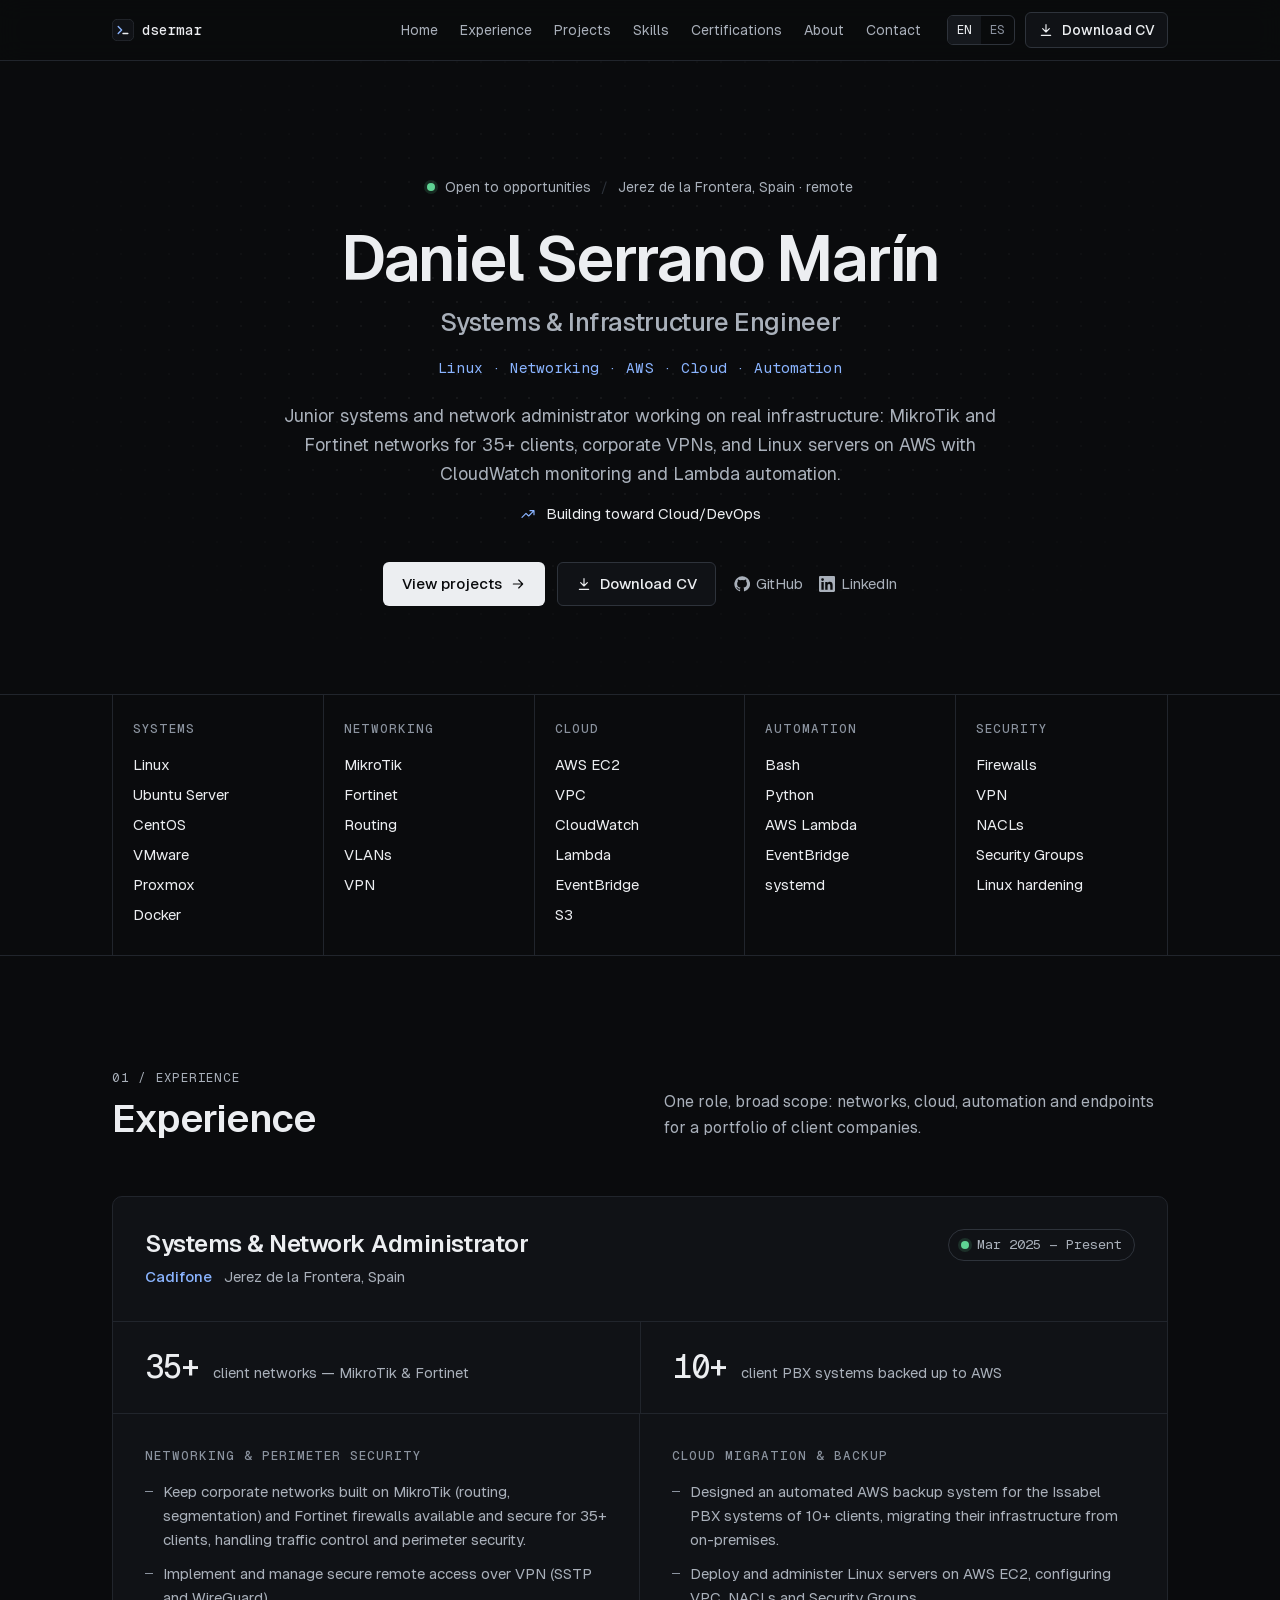
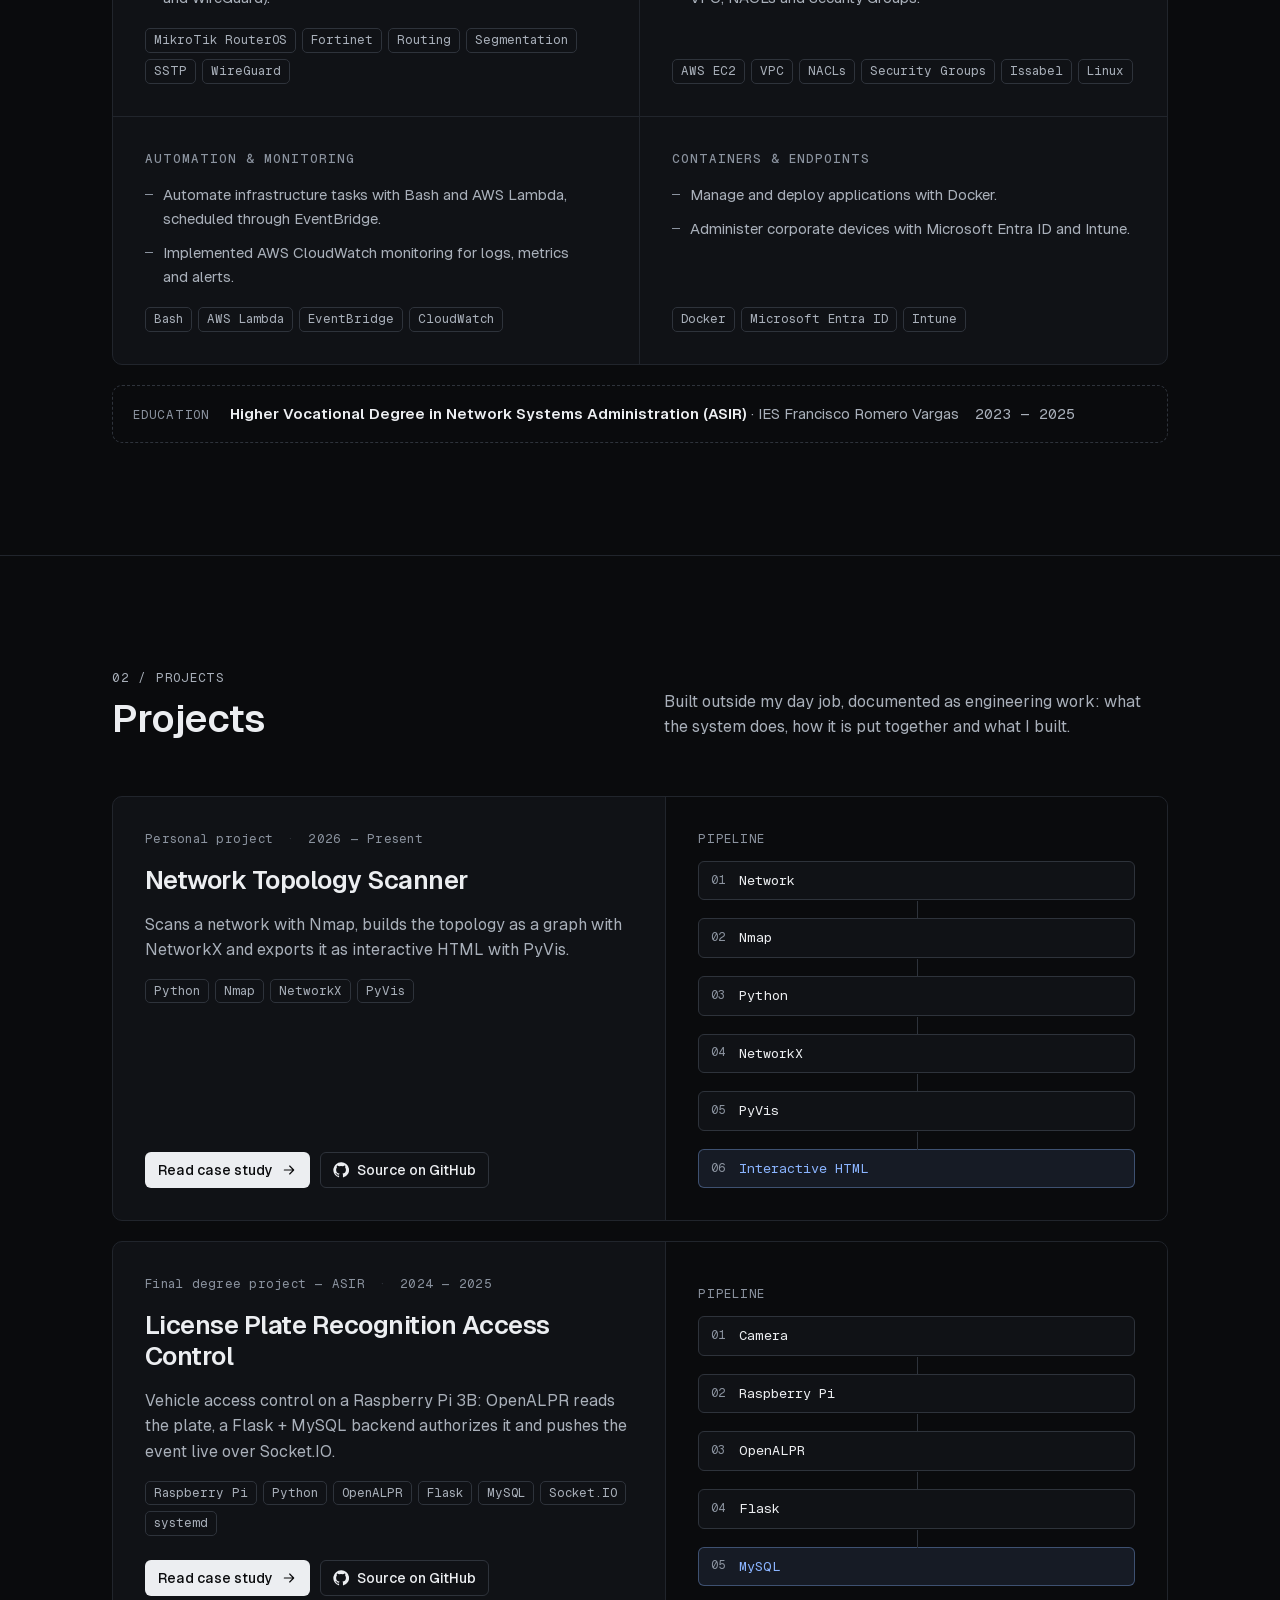
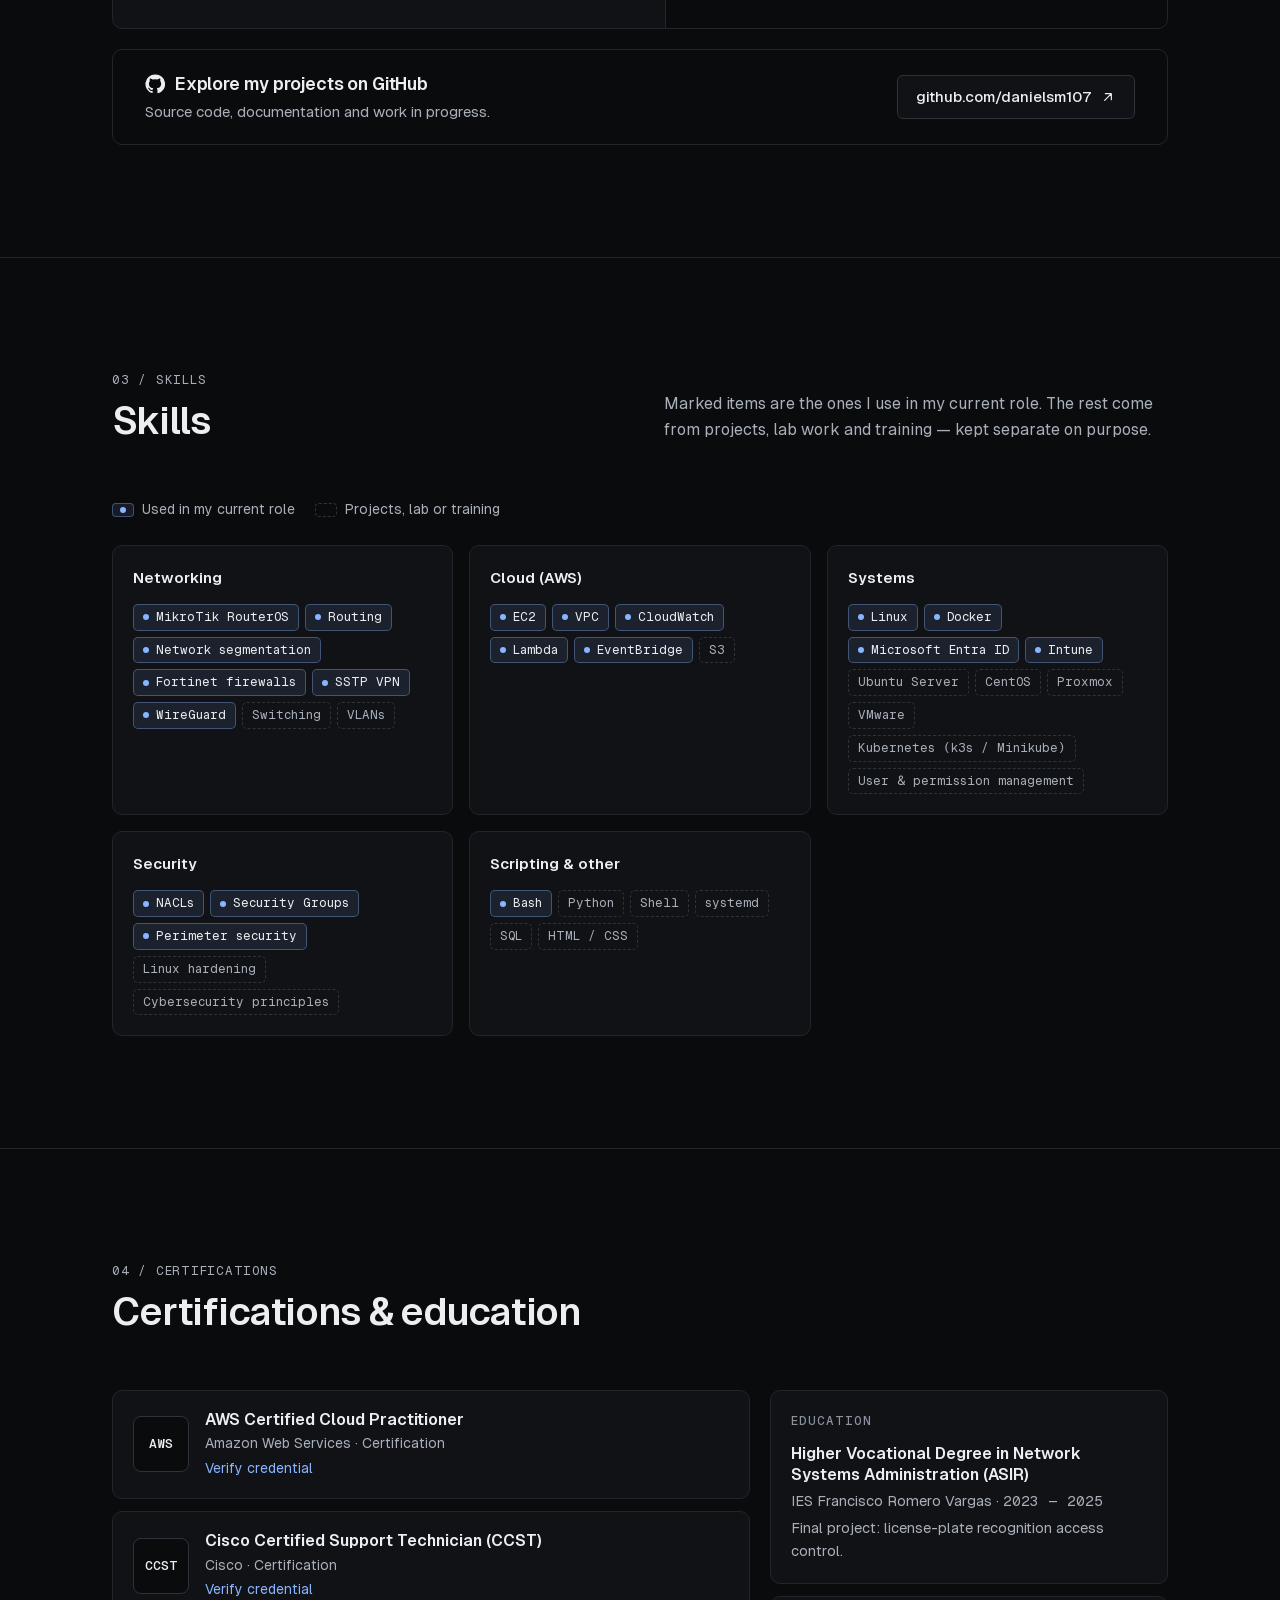
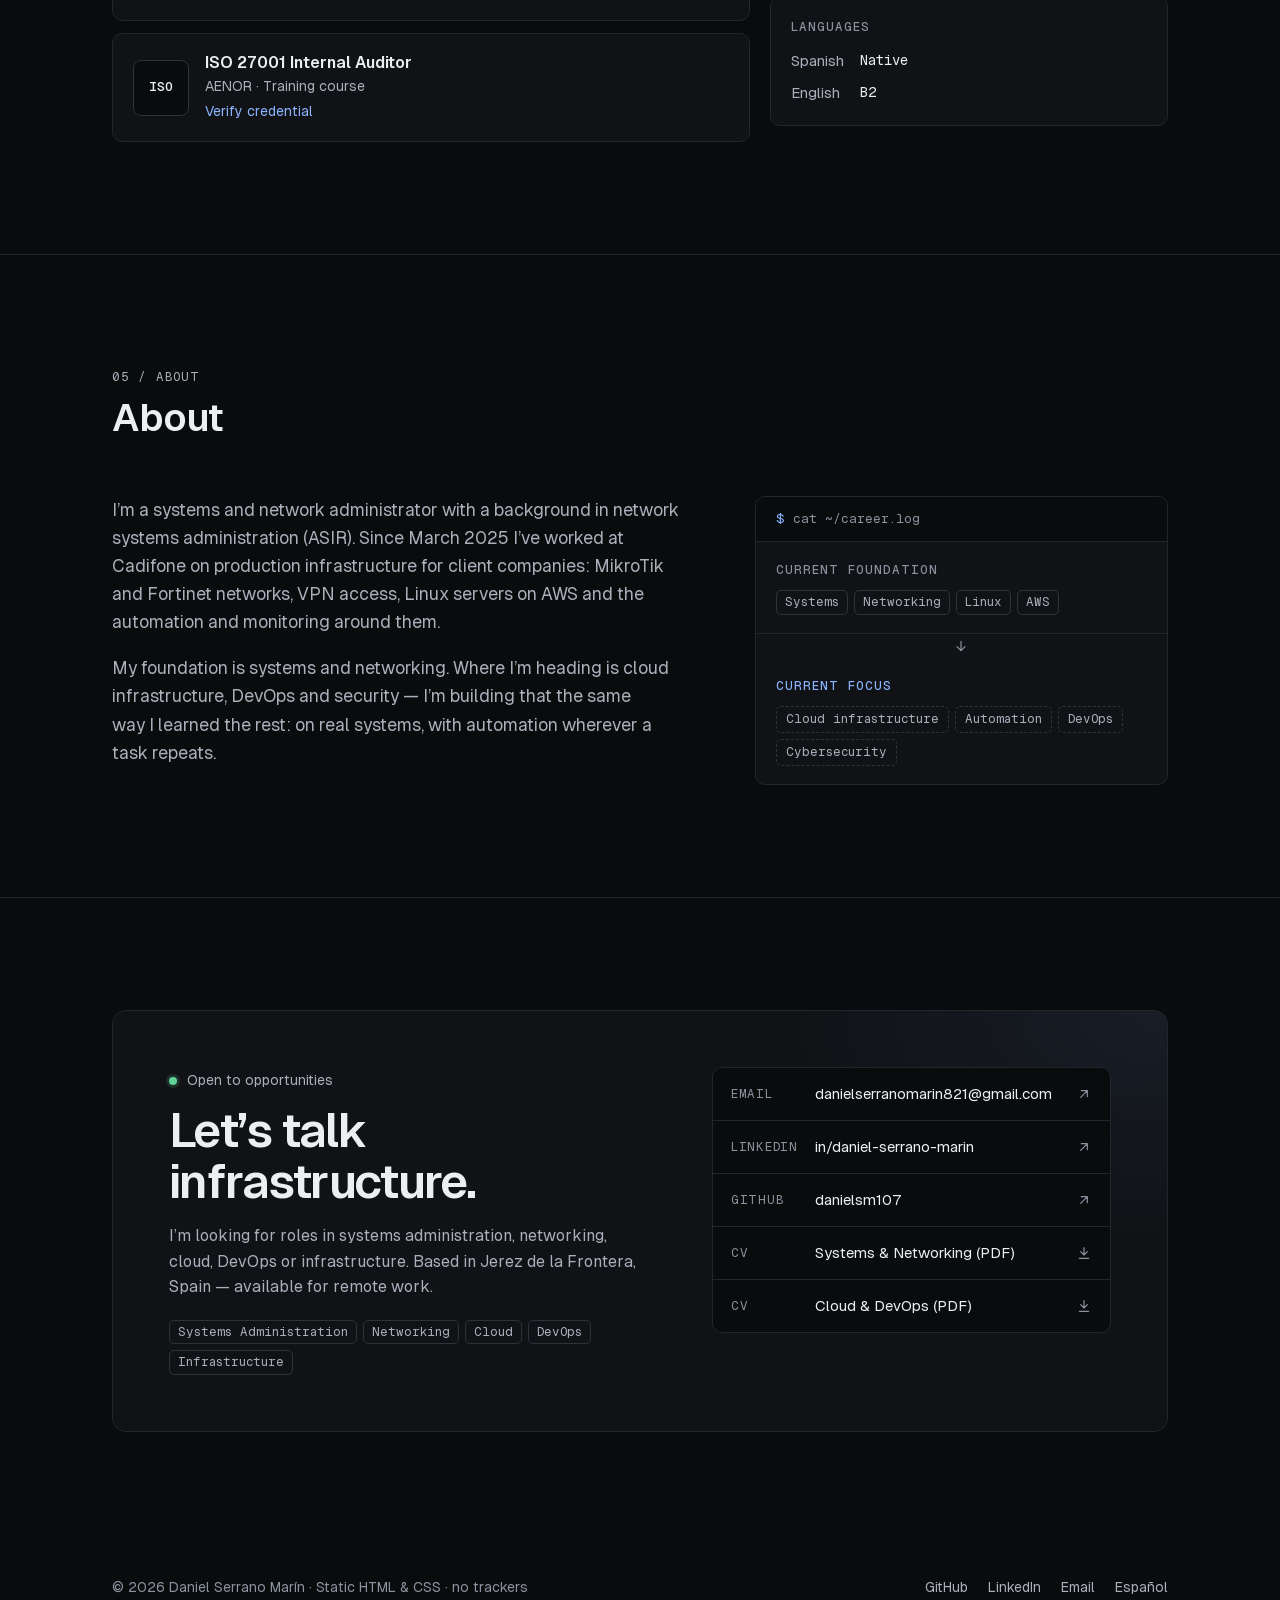
==== commit a239d3dc: "Hero: remove network diagram, center content, update direction line Co-Authored-By: Claude Opus 5.5 " ====
--- a/index.html
+++ b/index.html
@@ -28,9 +28,9 @@
 <link rel="apple-touch-icon" href="/assets/apple-touch-icon.png">
 <link rel="preload" href="/assets/fonts/Geist-Variable.woff2" as="font" type="font/woff2" crossorigin>
 <link rel="preload" href="/assets/fonts/GeistMono-Variable.woff2" as="font" type="font/woff2" crossorigin>
-<link rel="stylesheet" href="/assets/site.css?v=mudxhvfh">
+<link rel="stylesheet" href="/assets/site.css?v=mvgnup2g">
 <script>document.documentElement.classList.add('js')</script>
-<script type="application/ld+json">{"@context":"https://schema.org","@graph":[{"@type":"ProfilePage","@id":"https://dsermar.dev/#page","url":"https://dsermar.dev/","name":"Daniel Serrano Marín — Systems & Infrastructure Engineer","inLanguage":"en","dateModified":"2026-09-23","mainEntity":{"@id":"https://dsermar.dev/#person"}},{"@type":"Person","@id":"https://dsermar.dev/#person","name":"Daniel Serrano Marín","url":"https://dsermar.dev","email":"mailto:danielserranomarin821@gmail.com","jobTitle":"Systems & Network Administrator","worksFor":{"@type":"Organization","name":"Cadifone"},"address":{"@type":"PostalAddress","addressLocality":"Jerez de la Frontera","addressRegion":"Andalucía","addressCountry":"ES"},"alumniOf":{"@type":"EducationalOrganization","name":"IES Francisco Romero Vargas"},"knowsLanguage":[{"@type":"Language","name":"Spanish","alternateName":"es"},{"@type":"Language","name":"English","alternateName":"en"}],"knowsAbout":["Linux","Network administration","MikroTik","Fortinet","VPN","AWS","Amazon EC2","Amazon VPC","Amazon CloudWatch","AWS Lambda","Docker","Bash","Python"],"hasCredential":[{"@type":"EducationalOccupationalCredential","name":"AWS Certified Cloud Practitioner","credentialCategory":"certification","recognizedBy":{"@type":"Organization","name":"Amazon Web Services"},"url":"https://www.credly.com/badges/a189a356-7261-48c6-a4c2-34f6d0c70d6d/public_url"},{"@type":"EducationalOccupationalCredential","name":"Cisco Certified Support Technician (CCST)","credentialCategory":"certification","recognizedBy":{"@type":"Organization","name":"Cisco"},"url":"https://www.credly.com/badges/2d9c0be0-a62d-45e4-a0bc-614cf53fad09/public_url"},{"@type":"EducationalOccupationalCredential","name":"ISO 27001 Internal Auditor","credentialCategory":"course","recognizedBy":{"@type":"Organization","name":"AENOR"},"url":"https://aenor.vottun.com/badgedetail?id=baee3e13-94b1-4ef4-bf6e-fa1b7fab3629"}],"sameAs":["https://github.com/danielsm107","https://www.linkedin.com/in/daniel-serrano-marin"]},{"@type":"WebSite","@id":"https://dsermar.dev/#website","url":"https://dsermar.dev","name":"Daniel Serrano Marín","inLanguage":["en","es"]}]}</script>
+<script type="application/ld+json">{"@context":"https://schema.org","@graph":[{"@type":"ProfilePage","@id":"https://dsermar.dev/#page","url":"https://dsermar.dev/","name":"Daniel Serrano Marín — Systems & Infrastructure Engineer","inLanguage":"en","dateModified":"2026-10-20","mainEntity":{"@id":"https://dsermar.dev/#person"}},{"@type":"Person","@id":"https://dsermar.dev/#person","name":"Daniel Serrano Marín","url":"https://dsermar.dev","email":"mailto:danielserranomarin821@gmail.com","jobTitle":"Systems & Network Administrator","worksFor":{"@type":"Organization","name":"Cadifone"},"address":{"@type":"PostalAddress","addressLocality":"Jerez de la Frontera","addressRegion":"Andalucía","addressCountry":"ES"},"alumniOf":{"@type":"EducationalOrganization","name":"IES Francisco Romero Vargas"},"knowsLanguage":[{"@type":"Language","name":"Spanish","alternateName":"es"},{"@type":"Language","name":"English","alternateName":"en"}],"knowsAbout":["Linux","Network administration","MikroTik","Fortinet","VPN","AWS","Amazon EC2","Amazon VPC","Amazon CloudWatch","AWS Lambda","Docker","Bash","Python"],"hasCredential":[{"@type":"EducationalOccupationalCredential","name":"AWS Certified Cloud Practitioner","credentialCategory":"certification","recognizedBy":{"@type":"Organization","name":"Amazon Web Services"},"url":"https://www.credly.com/badges/a189a356-7261-48c6-a4c2-34f6d0c70d6d/public_url"},{"@type":"EducationalOccupationalCredential","name":"Cisco Certified Support Technician (CCST)","credentialCategory":"certification","recognizedBy":{"@type":"Organization","name":"Cisco"},"url":"https://www.credly.com/badges/2d9c0be0-a62d-45e4-a0bc-614cf53fad09/public_url"},{"@type":"EducationalOccupationalCredential","name":"ISO 27001 Internal Auditor","credentialCategory":"course","recognizedBy":{"@type":"Organization","name":"AENOR"},"url":"https://aenor.vottun.com/badgedetail?id=baee3e13-94b1-4ef4-bf6e-fa1b7fab3629"}],"sameAs":["https://github.com/danielsm107","https://www.linkedin.com/in/daniel-serrano-marin"]},{"@type":"WebSite","@id":"https://dsermar.dev/#website","url":"https://dsermar.dev","name":"Daniel Serrano Marín","inLanguage":["en","es"]}]}</script>
 </head>
 <body>
 <a class="skip" href="#main">Skip to content</a>
@@ -55,7 +55,7 @@
       <h1 id="h-hero">Daniel Serrano Marín<span class="role">Systems & Infrastructure Engineer</span></h1>
       <p class="stack">Linux · Networking · AWS · Cloud · Automation</p>
       <p class="lead">Junior systems and network administrator working on real infrastructure: MikroTik and Fortinet networks for 35+ clients, corporate VPNs, and Linux servers on AWS with CloudWatch monitoring and Lambda automation.</p>
-      <p class="direction"><svg viewBox="0 0 24 24" fill="none" stroke="currentColor" stroke-width="1.75" stroke-linecap="round" stroke-linejoin="round" aria-hidden="true"><path d="M3 17l6-6 4 4 8-8M15 7h6v6"/></svg><span>Building toward Cloud, DevOps and Cybersecurity</span></p>
+      <p class="direction"><svg viewBox="0 0 24 24" fill="none" stroke="currentColor" stroke-width="1.75" stroke-linecap="round" stroke-linejoin="round" aria-hidden="true"><path d="M3 17l6-6 4 4 8-8M15 7h6v6"/></svg><span>Building toward Cloud/DevOps</span></p>
       <div class="hero-ctas">
         <a class="btn btn-primary" href="#projects">View projects<svg viewBox="0 0 24 24" fill="none" stroke="currentColor" stroke-width="1.75" stroke-linecap="round" stroke-linejoin="round" aria-hidden="true"><path d="M5 12h14M13 6l6 6-6 6"/></svg></a>
         <a class="btn btn-secondary" href="/cv/daniel-serrano-marin-cv.pdf" download><svg viewBox="0 0 24 24" fill="none" stroke="currentColor" stroke-width="1.75" stroke-linecap="round" stroke-linejoin="round" aria-hidden="true"><path d="M12 4v11M7 10l5 5 5-5M5 20h14"/></svg>Download CV</a>
@@ -65,26 +65,6 @@
         </span>
       </div>
     </div>
-    <figure class="hero-visual">
-<svg viewBox="0 0 440 372" aria-hidden="true" focusable="false">
-  <path class="hv-line" style="--i:0" d="M220 49 V83" pathLength="1"/>
-  <path class="hv-line" style="--i:1" d="M220 113 V140 H110 V167" pathLength="1"/>
-  <path class="hv-line" style="--i:1" d="M220 140 H330 V167" pathLength="1"/>
-  <path class="hv-line" style="--i:2" d="M110 197 V240" pathLength="1"/>
-  <path class="hv-line" style="--i:2" d="M330 197 V240" pathLength="1"/>
-  <path class="hv-line" style="--i:3" d="M110 270 V313" pathLength="1"/>
-  <path class="hv-line" style="--i:3" d="M330 270 V313" pathLength="1"/>
-  <g class="hv-node hv-edge"><rect x="154" y="19" width="132" height="30" rx="5"/><text x="220" y="38" text-anchor="middle">INTERNET</text></g>
-  <g class="hv-node "><rect x="154" y="83" width="132" height="30" rx="5"/><text x="220" y="102" text-anchor="middle">FIREWALL</text></g>
-  <g class="hv-node hv-group"><rect x="44" y="167" width="132" height="30" rx="5"/><text x="110" y="186" text-anchor="middle">NETWORK</text></g>
-  <g class="hv-node hv-group hv-accent"><rect x="264" y="167" width="132" height="30" rx="5"/><text x="330" y="186" text-anchor="middle">AWS</text></g>
-  <g class="hv-node "><rect x="44" y="240" width="132" height="30" rx="5"/><text x="110" y="259" text-anchor="middle">MikroTik</text></g>
-  <g class="hv-node "><rect x="264" y="240" width="132" height="30" rx="5"/><text x="330" y="259" text-anchor="middle">EC2 · VPC</text></g>
-  <g class="hv-node "><rect x="44" y="313" width="132" height="30" rx="5"/><text x="110" y="332" text-anchor="middle">VPN</text></g>
-  <g class="hv-node "><rect x="264" y="313" width="132" height="30" rx="5"/><text x="330" y="332" text-anchor="middle">CloudWatch</text></g>
-</svg>
-<figcaption>Visual abstraction of the areas I work in — not a real network diagram.</figcaption>
-</figure>
   </div>
 </section>
 <section class="areas" aria-labelledby="h-areas">
--- a/assets/site.css
+++ b/assets/site.css
@@ -91,29 +91,19 @@
 
 /* ------------------------------------------------------------ hero */
 .hero{padding-block:clamp(48px,9vw,112px) clamp(48px,7vw,88px);border-bottom:1px solid var(--line);position:relative;overflow:hidden}
-.hero::before{content:"";position:absolute;inset:0;background-image:radial-gradient(circle at 1px 1px,rgba(255,255,255,.055) 1px,transparent 0);background-size:24px 24px;mask-image:radial-gradient(ellipse 70% 80% at 75% 40%,#000 20%,transparent 75%);-webkit-mask-image:radial-gradient(ellipse 70% 80% at 75% 40%,#000 20%,transparent 75%);pointer-events:none}
-.hero-grid{position:relative;display:grid;grid-template-columns:minmax(0,1.25fr) minmax(0,1fr);gap:clamp(32px,6vw,80px);align-items:center}
-.status{display:inline-flex;align-items:center;gap:10px;font-size:14px;color:var(--fg-2);margin-bottom:28px;flex-wrap:wrap}
+.hero::before{content:"";position:absolute;inset:0;background-image:radial-gradient(circle at 1px 1px,rgba(255,255,255,.055) 1px,transparent 0);background-size:24px 24px;mask-image:radial-gradient(ellipse 70% 80% at 50% 45%,#000 20%,transparent 75%);-webkit-mask-image:radial-gradient(ellipse 70% 80% at 50% 45%,#000 20%,transparent 75%);pointer-events:none}
+.hero-grid{position:relative;text-align:center}
+.status{display:inline-flex;align-items:center;justify-content:center;gap:10px;font-size:14px;color:var(--fg-2);margin-bottom:28px;flex-wrap:wrap}
 .status .sep{color:var(--line-2)}
 .hero h1{font-size:clamp(2.3rem,1.4rem + 4vw,4rem);line-height:1.04;letter-spacing:-.035em;font-weight:600}
 .hero h1 .role{display:block;margin-top:14px;font-size:clamp(1.2rem,1rem + 1vw,1.6rem);letter-spacing:-.015em;font-weight:500;color:var(--fg-2);line-height:1.25}
 .hero .stack{margin-top:18px;font-family:var(--mono);font-size:clamp(13px,1.2vw,14.5px);color:var(--accent);letter-spacing:.01em}
-.hero .lead{margin-top:22px;font-size:clamp(1rem,.95rem + .25vw,1.125rem);color:var(--fg-2);max-width:60ch;text-wrap:pretty}
+.hero .lead{margin-top:22px;font-size:clamp(1rem,.95rem + .25vw,1.125rem);color:var(--fg-2);max-width:60ch;margin-inline:auto;text-wrap:pretty}
 .hero .direction{margin-top:14px;display:inline-flex;align-items:center;gap:10px;font-size:15px;color:var(--fg)}
 .hero .direction svg{width:16px;height:16px;color:var(--accent);flex:none}
-.hero-ctas{margin-top:32px;display:flex;flex-wrap:wrap;gap:10px 12px;align-items:center}
+.hero-ctas{margin-top:32px;display:flex;flex-wrap:wrap;gap:10px 12px;align-items:center;justify-content:center}
 .hero-ctas .links{display:flex;gap:4px 16px;margin-left:6px;flex-wrap:wrap}
 
-.hero-visual{border:1px solid var(--line);border-radius:14px;background:linear-gradient(180deg,var(--surface),rgba(16,18,22,.6));padding:clamp(16px,3vw,28px) clamp(16px,3vw,28px) 16px}
-.hero-visual svg{width:100%;height:auto;max-width:440px;margin-inline:auto}
-.hero-visual figcaption{margin-top:14px;padding-top:12px;border-top:1px solid var(--line);font-size:13px;color:var(--fg-3);line-height:1.5}
-.hv-line{fill:none;stroke:var(--line-2);stroke-width:1.25}
-.hv-node rect{fill:var(--bg);stroke:var(--line-2)}
-.hv-node text{font-family:var(--mono);font-size:12.5px;fill:var(--fg-2);letter-spacing:.02em}
-.hv-edge rect{stroke-dasharray:3 3}
-.hv-group text{fill:var(--fg);font-weight:500}
-.hv-accent rect{stroke:var(--accent-line);fill:rgba(138,180,255,.06)}
-.hv-accent text{fill:var(--accent)}
 
 /* ------------------------------------------------------------ sections */
 .section{padding-block:clamp(64px,9vw,112px);border-bottom:1px solid var(--line)}
@@ -303,11 +293,9 @@
   .reveal>*:nth-child(5){animation-delay:.2s}
   .reveal>*:nth-child(6){animation-delay:.25s}
   .reveal>*:nth-child(7){animation-delay:.3s}
-  .hv-line{stroke-dasharray:1;stroke-dashoffset:1;animation:draw .5s ease-out forwards;animation-delay:calc(.35s + var(--i) * .16s)}
   .dot{animation:pulse 2.4s ease-in-out infinite}
 }
 @keyframes rise{from{opacity:0;transform:translateY(10px)}to{opacity:1;transform:none}}
-@keyframes draw{to{stroke-dashoffset:0}}
 @keyframes pulse{0%,100%{box-shadow:0 0 0 3px rgba(95,211,148,.15)}50%{box-shadow:0 0 0 5px rgba(95,211,148,.05)}}
 @media (prefers-reduced-motion:reduce){html{scroll-behavior:auto}}
 
@@ -326,8 +314,6 @@
   .nav-links{flex-direction:column;margin:0;gap:0}
   .nav-links a{padding:12px 4px;font-size:16px;border-bottom:1px solid var(--line);border-radius:0}
   .nav-actions{justify-content:space-between}
-  .hero-grid{grid-template-columns:minmax(0,1fr)}
-  .hero-visual{max-width:520px}
   .section-head{grid-template-columns:minmax(0,1fr)}
   .pcard{grid-template-columns:minmax(0,1fr)}
   .pcard-flow{border-left:0;border-top:1px solid var(--line)}
@@ -369,7 +355,7 @@
   .pipe li+li{margin-top:14px}
   .pipe li+li::after{left:50%;top:-14px;width:1px;height:14px}
   .hero-ctas .btn{flex:1 1 100%}
-  .hero-ctas .links{margin-left:0}
+  .hero-ctas .links{margin-left:0;justify-content:center}
   .contact-links a{grid-template-columns:60px minmax(0,1fr) 16px;padding:14px}
   .cs-facts{grid-template-columns:minmax(0,1fr)}
   .cs-facts div+div{border-left:0;border-top:1px solid var(--line)}
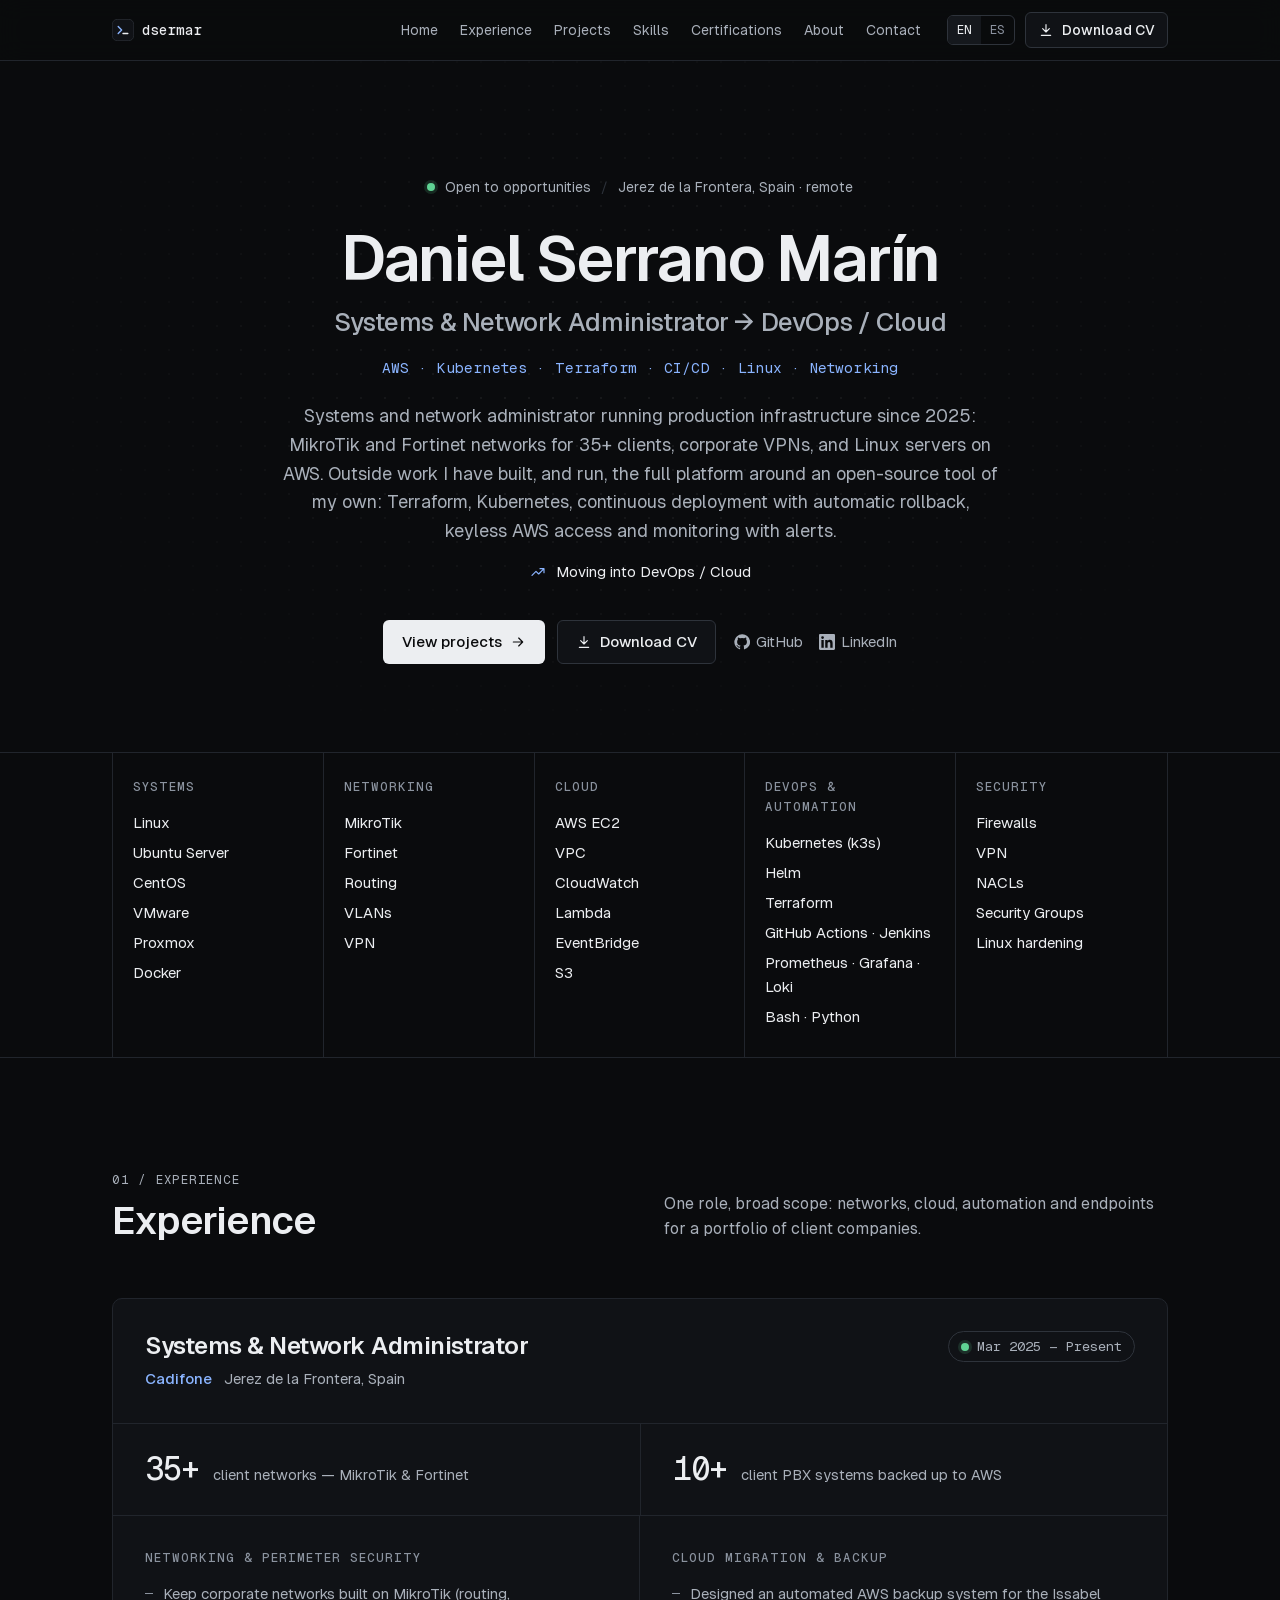
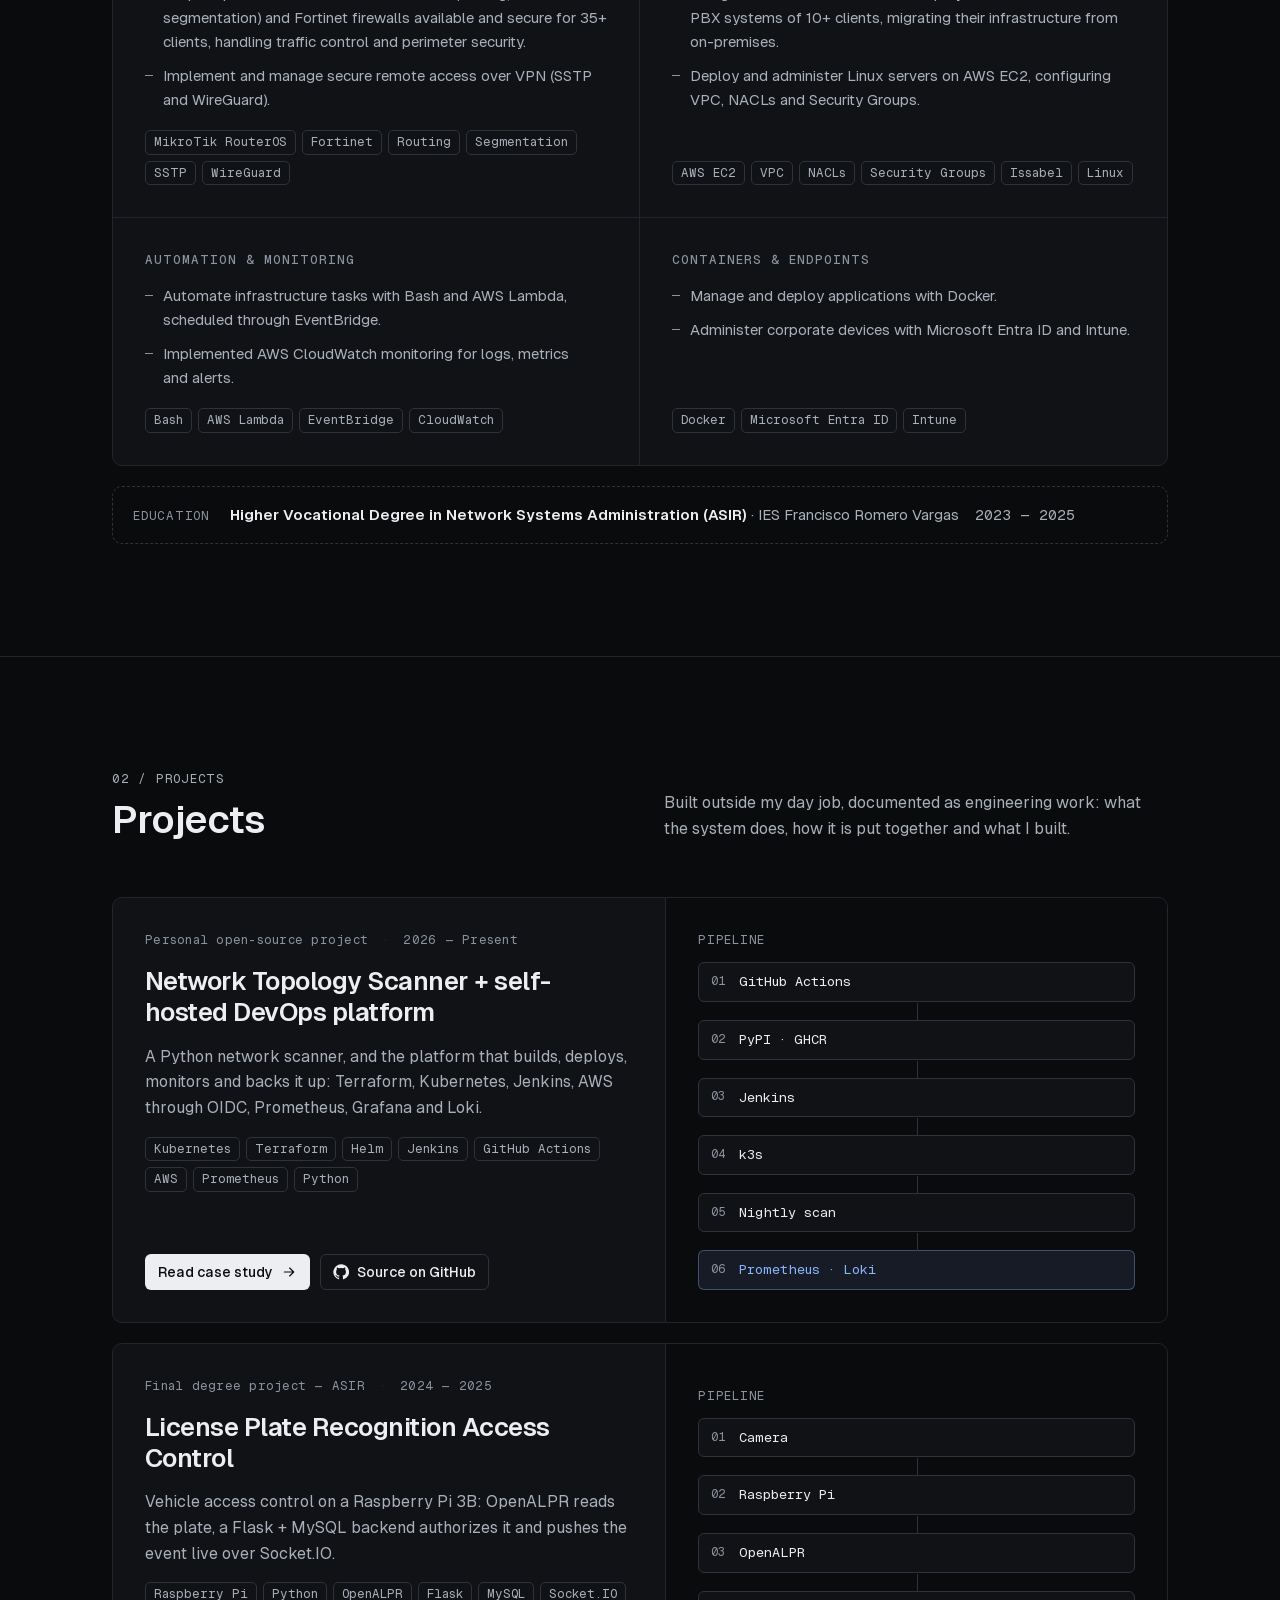
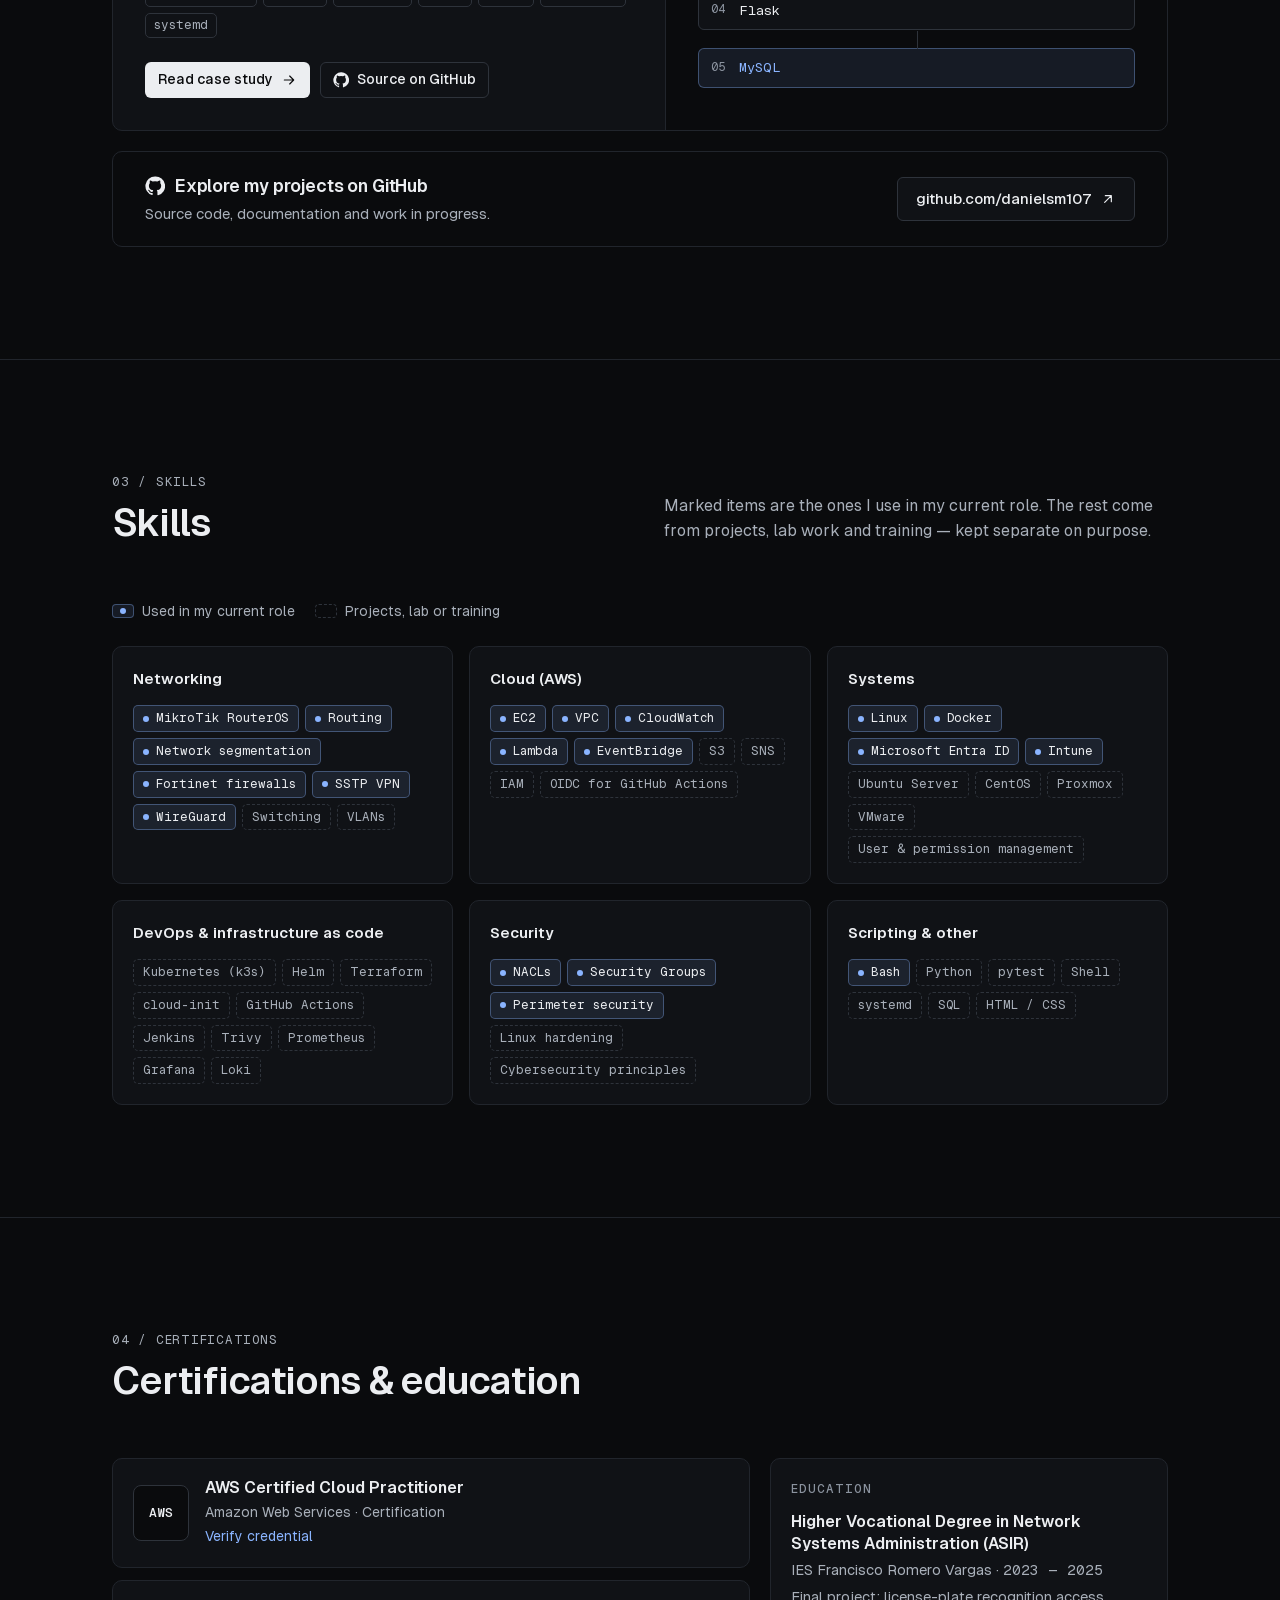
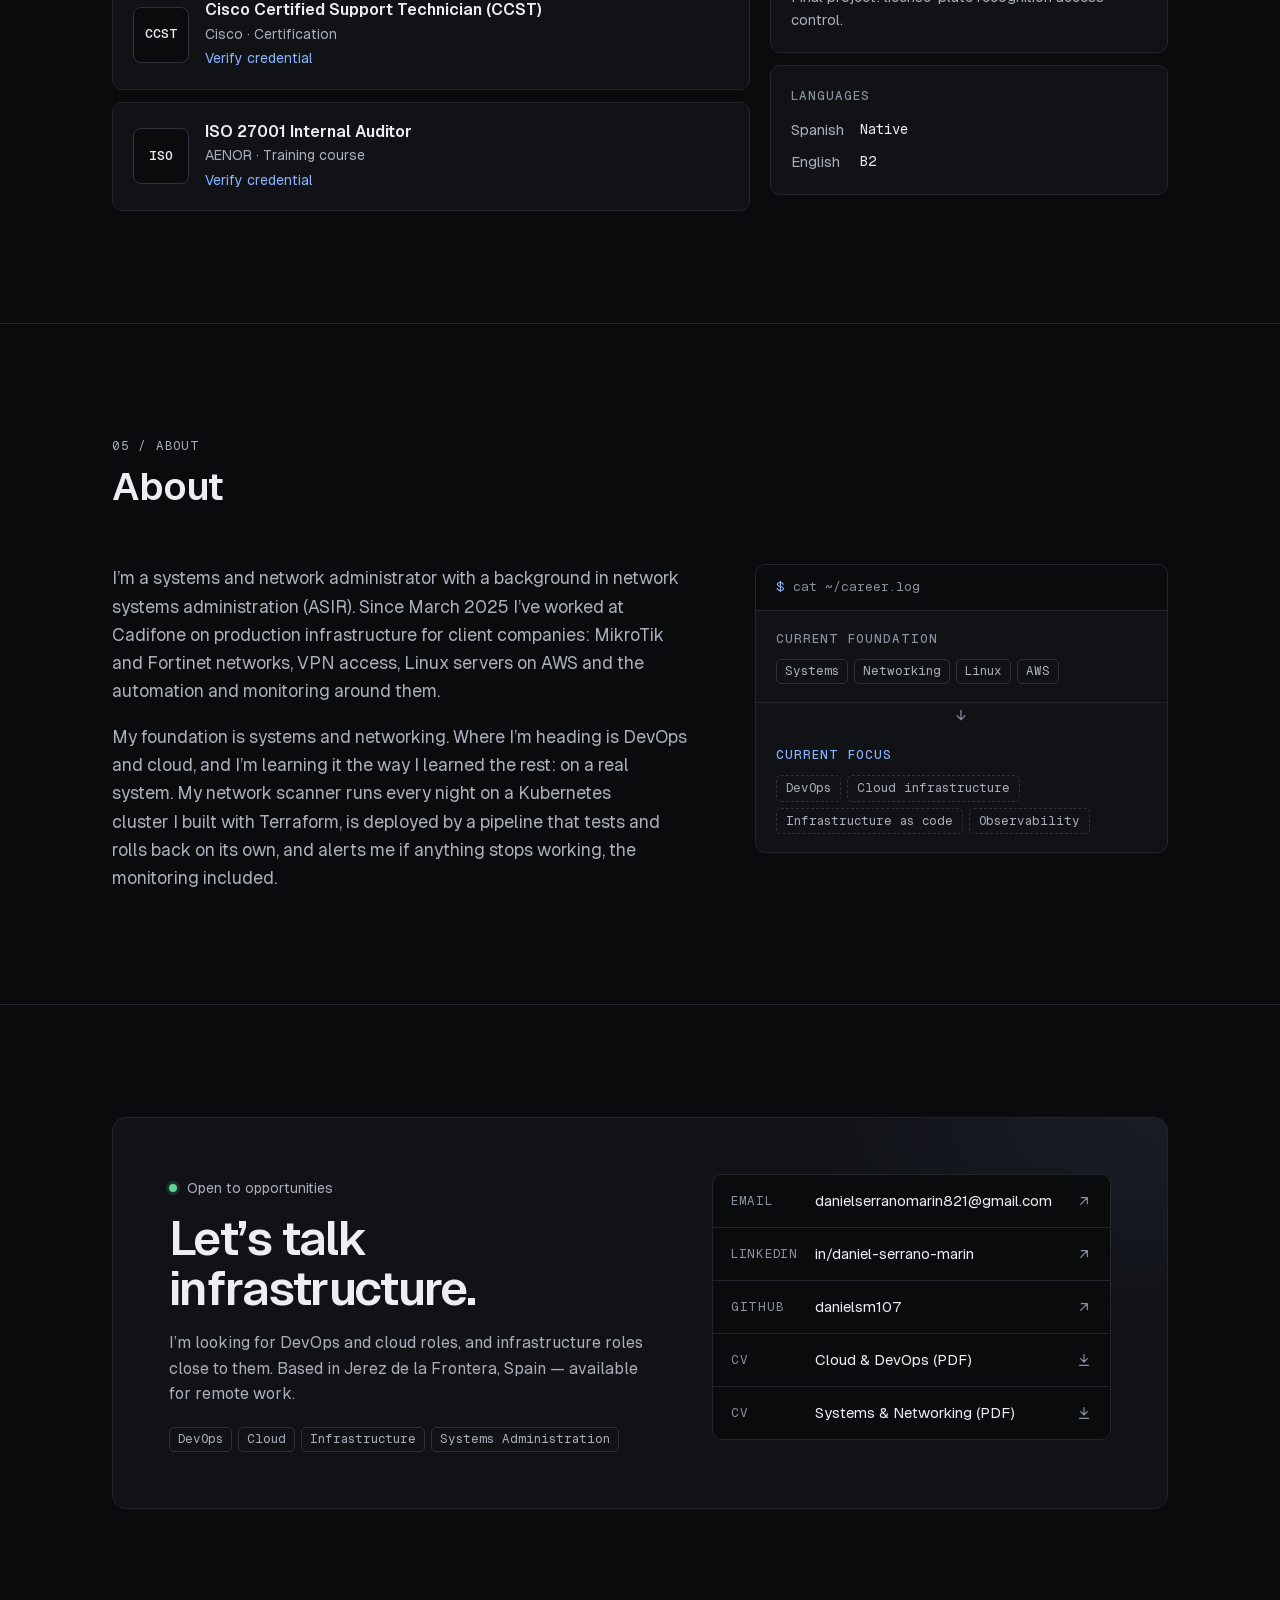
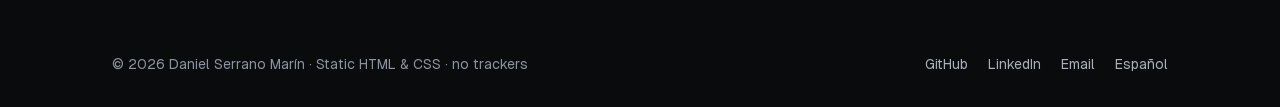
==== commit ae2c6f65: "Reposition toward DevOps/Cloud: scanner as a self-hosted DevOps platform - Hero, SEO, about and cont" ====
--- a/index.html
+++ b/index.html
@@ -3,8 +3,8 @@
 <head>
 <meta charset="utf-8">
 <meta name="viewport" content="width=device-width, initial-scale=1, viewport-fit=cover">
-<title>Daniel Serrano Marín — Systems &amp; Infrastructure Engineer</title>
-<meta name="description" content="Systems &amp; network administrator in Jerez de la Frontera, Spain. Linux, enterprise networking (MikroTik, Fortinet, VPN) and AWS infrastructure (EC2, VPC, CloudWatch, Lambda). Building toward cloud, DevOps and security.">
+<title>Daniel Serrano Marín — Systems &amp; Network Administrator → DevOps / Cloud</title>
+<meta name="description" content="Systems &amp; network administrator in Jerez de la Frontera, Spain, moving into DevOps and cloud. AWS, Linux and enterprise networking in production; Kubernetes, Terraform, CI/CD and monitoring in a self-hosted platform of my own.">
 <meta name="author" content="Daniel Serrano Marín">
 <meta name="theme-color" content="#0a0b0d">
 <meta name="color-scheme" content="dark">
@@ -14,13 +14,13 @@
 <link rel="alternate" hreflang="x-default" href="https://dsermar.dev/">
 <meta property="og:type" content="profile">
 <meta property="og:site_name" content="Daniel Serrano Marín">
-<meta property="og:title" content="Daniel Serrano Marín — Systems &amp; Infrastructure Engineer">
-<meta property="og:description" content="Systems &amp; network administrator in Jerez de la Frontera, Spain. Linux, enterprise networking (MikroTik, Fortinet, VPN) and AWS infrastructure (EC2, VPC, CloudWatch, Lambda). Building toward cloud, DevOps and security.">
+<meta property="og:title" content="Daniel Serrano Marín — Systems &amp; Network Administrator → DevOps / Cloud">
+<meta property="og:description" content="Systems &amp; network administrator in Jerez de la Frontera, Spain, moving into DevOps and cloud. AWS, Linux and enterprise networking in production; Kubernetes, Terraform, CI/CD and monitoring in a self-hosted platform of my own.">
 <meta property="og:url" content="https://dsermar.dev/">
 <meta property="og:image" content="https://dsermar.dev/assets/og.png">
 <meta property="og:image:width" content="1200">
 <meta property="og:image:height" content="630">
-<meta property="og:image:alt" content="Daniel Serrano Marín — Systems &amp; Infrastructure Engineer">
+<meta property="og:image:alt" content="Daniel Serrano Marín — Systems &amp; Network Administrator → DevOps / Cloud">
 <meta property="og:locale" content="en_US">
 <meta property="og:locale:alternate" content="es_ES">
 <meta name="twitter:card" content="summary_large_image">
@@ -28,9 +28,9 @@
 <link rel="apple-touch-icon" href="/assets/apple-touch-icon.png">
 <link rel="preload" href="/assets/fonts/Geist-Variable.woff2" as="font" type="font/woff2" crossorigin>
 <link rel="preload" href="/assets/fonts/GeistMono-Variable.woff2" as="font" type="font/woff2" crossorigin>
-<link rel="stylesheet" href="/assets/site.css?v=mvgnup2g">
+<link rel="stylesheet" href="/assets/site.css?v=mwkmxbvs">
 <script>document.documentElement.classList.add('js')</script>
-<script type="application/ld+json">{"@context":"https://schema.org","@graph":[{"@type":"ProfilePage","@id":"https://dsermar.dev/#page","url":"https://dsermar.dev/","name":"Daniel Serrano Marín — Systems & Infrastructure Engineer","inLanguage":"en","dateModified":"2026-10-20","mainEntity":{"@id":"https://dsermar.dev/#person"}},{"@type":"Person","@id":"https://dsermar.dev/#person","name":"Daniel Serrano Marín","url":"https://dsermar.dev","email":"mailto:danielserranomarin821@gmail.com","jobTitle":"Systems & Network Administrator","worksFor":{"@type":"Organization","name":"Cadifone"},"address":{"@type":"PostalAddress","addressLocality":"Jerez de la Frontera","addressRegion":"Andalucía","addressCountry":"ES"},"alumniOf":{"@type":"EducationalOrganization","name":"IES Francisco Romero Vargas"},"knowsLanguage":[{"@type":"Language","name":"Spanish","alternateName":"es"},{"@type":"Language","name":"English","alternateName":"en"}],"knowsAbout":["Linux","Network administration","MikroTik","Fortinet","VPN","AWS","Amazon EC2","Amazon VPC","Amazon CloudWatch","AWS Lambda","Docker","Bash","Python"],"hasCredential":[{"@type":"EducationalOccupationalCredential","name":"AWS Certified Cloud Practitioner","credentialCategory":"certification","recognizedBy":{"@type":"Organization","name":"Amazon Web Services"},"url":"https://www.credly.com/badges/a189a356-7261-48c6-a4c2-34f6d0c70d6d/public_url"},{"@type":"EducationalOccupationalCredential","name":"Cisco Certified Support Technician (CCST)","credentialCategory":"certification","recognizedBy":{"@type":"Organization","name":"Cisco"},"url":"https://www.credly.com/badges/2d9c0be0-a62d-45e4-a0bc-614cf53fad09/public_url"},{"@type":"EducationalOccupationalCredential","name":"ISO 27001 Internal Auditor","credentialCategory":"course","recognizedBy":{"@type":"Organization","name":"AENOR"},"url":"https://aenor.vottun.com/badgedetail?id=baee3e13-94b1-4ef4-bf6e-fa1b7fab3629"}],"sameAs":["https://github.com/danielsm107","https://www.linkedin.com/in/daniel-serrano-marin"]},{"@type":"WebSite","@id":"https://dsermar.dev/#website","url":"https://dsermar.dev","name":"Daniel Serrano Marín","inLanguage":["en","es"]}]}</script>
+<script type="application/ld+json">{"@context":"https://schema.org","@graph":[{"@type":"ProfilePage","@id":"https://dsermar.dev/#page","url":"https://dsermar.dev/","name":"Daniel Serrano Marín — Systems & Network Administrator → DevOps / Cloud","inLanguage":"en","dateModified":"2026-11-17","mainEntity":{"@id":"https://dsermar.dev/#person"}},{"@type":"Person","@id":"https://dsermar.dev/#person","name":"Daniel Serrano Marín","url":"https://dsermar.dev","email":"mailto:danielserranomarin821@gmail.com","jobTitle":"Systems & Network Administrator","worksFor":{"@type":"Organization","name":"Cadifone"},"address":{"@type":"PostalAddress","addressLocality":"Jerez de la Frontera","addressRegion":"Andalucía","addressCountry":"ES"},"alumniOf":{"@type":"EducationalOrganization","name":"IES Francisco Romero Vargas"},"knowsLanguage":[{"@type":"Language","name":"Spanish","alternateName":"es"},{"@type":"Language","name":"English","alternateName":"en"}],"knowsAbout":["Linux","Network administration","MikroTik","Fortinet","VPN","AWS","Amazon EC2","Amazon VPC","Amazon CloudWatch","AWS Lambda","Docker","Bash","Python"],"hasCredential":[{"@type":"EducationalOccupationalCredential","name":"AWS Certified Cloud Practitioner","credentialCategory":"certification","recognizedBy":{"@type":"Organization","name":"Amazon Web Services"},"url":"https://www.credly.com/badges/a189a356-7261-48c6-a4c2-34f6d0c70d6d/public_url"},{"@type":"EducationalOccupationalCredential","name":"Cisco Certified Support Technician (CCST)","credentialCategory":"certification","recognizedBy":{"@type":"Organization","name":"Cisco"},"url":"https://www.credly.com/badges/2d9c0be0-a62d-45e4-a0bc-614cf53fad09/public_url"},{"@type":"EducationalOccupationalCredential","name":"ISO 27001 Internal Auditor","credentialCategory":"course","recognizedBy":{"@type":"Organization","name":"AENOR"},"url":"https://aenor.vottun.com/badgedetail?id=baee3e13-94b1-4ef4-bf6e-fa1b7fab3629"}],"sameAs":["https://github.com/danielsm107","https://www.linkedin.com/in/daniel-serrano-marin"]},{"@type":"WebSite","@id":"https://dsermar.dev/#website","url":"https://dsermar.dev","name":"Daniel Serrano Marín","inLanguage":["en","es"]}]}</script>
 </head>
 <body>
 <a class="skip" href="#main">Skip to content</a>
@@ -42,7 +42,7 @@
       <nav aria-label="Main" class="nav-main"><ul class="nav-links"><li><a href="#top">Home</a></li><li><a href="#experience">Experience</a></li><li><a href="#projects">Projects</a></li><li><a href="#skills">Skills</a></li><li><a href="#certifications">Certifications</a></li><li><a href="#about">About</a></li><li><a href="#contact">Contact</a></li></ul></nav>
       <div class="nav-actions">
         <div class="lang" role="group" aria-label="Language"><span aria-current="true" lang="en">EN</span><a href="/es/" hreflang="es" lang="es">ES<span class="sr-only"> — Leer en español</span></a></div>
-        <a class="btn btn-secondary btn-sm" href="/cv/daniel-serrano-marin-cv.pdf" download><svg viewBox="0 0 24 24" fill="none" stroke="currentColor" stroke-width="1.75" stroke-linecap="round" stroke-linejoin="round" aria-hidden="true"><path d="M12 4v11M7 10l5 5 5-5M5 20h14"/></svg>Download CV</a>
+        <a class="btn btn-secondary btn-sm" href="/cv/daniel-serrano-marin-cv-cloud-devops-en.pdf" download><svg viewBox="0 0 24 24" fill="none" stroke="currentColor" stroke-width="1.75" stroke-linecap="round" stroke-linejoin="round" aria-hidden="true"><path d="M12 4v11M7 10l5 5 5-5M5 20h14"/></svg>Download CV</a>
       </div>
     </div>
   </div>
@@ -52,13 +52,13 @@
   <div class="wrap hero-grid">
     <div class="reveal">
       <p class="status"><span class="dot" aria-hidden="true"></span><span>Open to opportunities</span><span class="sep" aria-hidden="true">/</span><span>Jerez de la Frontera, Spain · remote</span></p>
-      <h1 id="h-hero">Daniel Serrano Marín<span class="role">Systems & Infrastructure Engineer</span></h1>
-      <p class="stack">Linux · Networking · AWS · Cloud · Automation</p>
-      <p class="lead">Junior systems and network administrator working on real infrastructure: MikroTik and Fortinet networks for 35+ clients, corporate VPNs, and Linux servers on AWS with CloudWatch monitoring and Lambda automation.</p>
-      <p class="direction"><svg viewBox="0 0 24 24" fill="none" stroke="currentColor" stroke-width="1.75" stroke-linecap="round" stroke-linejoin="round" aria-hidden="true"><path d="M3 17l6-6 4 4 8-8M15 7h6v6"/></svg><span>Building toward Cloud/DevOps</span></p>
+      <h1 id="h-hero">Daniel Serrano Marín<span class="role">Systems & Network Administrator → DevOps / Cloud</span></h1>
+      <p class="stack">AWS · Kubernetes · Terraform · CI/CD · Linux · Networking</p>
+      <p class="lead">Systems and network administrator running production infrastructure since 2025: MikroTik and Fortinet networks for 35+ clients, corporate VPNs, and Linux servers on AWS. Outside work I have built, and run, the full platform around an open-source tool of my own: Terraform, Kubernetes, continuous deployment with automatic rollback, keyless AWS access and monitoring with alerts.</p>
+      <p class="direction"><svg viewBox="0 0 24 24" fill="none" stroke="currentColor" stroke-width="1.75" stroke-linecap="round" stroke-linejoin="round" aria-hidden="true"><path d="M3 17l6-6 4 4 8-8M15 7h6v6"/></svg><span>Moving into DevOps / Cloud</span></p>
       <div class="hero-ctas">
         <a class="btn btn-primary" href="#projects">View projects<svg viewBox="0 0 24 24" fill="none" stroke="currentColor" stroke-width="1.75" stroke-linecap="round" stroke-linejoin="round" aria-hidden="true"><path d="M5 12h14M13 6l6 6-6 6"/></svg></a>
-        <a class="btn btn-secondary" href="/cv/daniel-serrano-marin-cv.pdf" download><svg viewBox="0 0 24 24" fill="none" stroke="currentColor" stroke-width="1.75" stroke-linecap="round" stroke-linejoin="round" aria-hidden="true"><path d="M12 4v11M7 10l5 5 5-5M5 20h14"/></svg>Download CV</a>
+        <a class="btn btn-secondary" href="/cv/daniel-serrano-marin-cv-cloud-devops-en.pdf" download><svg viewBox="0 0 24 24" fill="none" stroke="currentColor" stroke-width="1.75" stroke-linecap="round" stroke-linejoin="round" aria-hidden="true"><path d="M12 4v11M7 10l5 5 5-5M5 20h14"/></svg>Download CV</a>
         <span class="links">
           <a class="link-quiet" href="https://github.com/danielsm107" rel="noopener"><svg viewBox="0 0 24 24" fill="currentColor" aria-hidden="true"><path d="M12 .5a11.5 11.5 0 0 0-3.64 22.41c.58.1.79-.25.79-.56v-2c-3.2.7-3.88-1.36-3.88-1.36-.52-1.33-1.28-1.69-1.28-1.69-1.05-.71.08-.7.08-.7 1.16.08 1.77 1.19 1.77 1.19 1.03 1.77 2.7 1.26 3.36.96.1-.75.4-1.26.73-1.55-2.56-.29-5.24-1.28-5.24-5.69 0-1.26.45-2.28 1.19-3.09-.12-.29-.52-1.46.11-3.05 0 0 .97-.31 3.17 1.18a11 11 0 0 1 5.77 0c2.2-1.49 3.17-1.18 3.17-1.18.63 1.59.23 2.76.11 3.05.74.81 1.19 1.83 1.19 3.09 0 4.42-2.69 5.39-5.25 5.68.41.36.78 1.06.78 2.14v3.17c0 .31.21.67.8.56A11.5 11.5 0 0 0 12 .5Z"/></svg>GitHub</a>
           <a class="link-quiet" href="https://www.linkedin.com/in/daniel-serrano-marin" rel="noopener"><svg viewBox="0 0 24 24" fill="currentColor" aria-hidden="true"><path d="M20.45 20.45h-3.56v-5.57c0-1.33-.02-3.04-1.85-3.04-1.86 0-2.14 1.45-2.14 2.94v5.67H9.34V9h3.41v1.56h.05c.48-.9 1.64-1.85 3.37-1.85 3.6 0 4.27 2.37 4.27 5.46v6.28ZM5.34 7.43a2.06 2.06 0 1 1 0-4.13 2.06 2.06 0 0 1 0 4.13ZM7.12 20.45H3.56V9h3.56v11.45ZM22.22 0H1.77C.79 0 0 .77 0 1.73v20.54C0 23.23.79 24 1.77 24h20.45c.98 0 1.78-.77 1.78-1.73V1.73C24 .77 23.2 0 22.22 0Z"/></svg>LinkedIn</a>
@@ -73,7 +73,7 @@
     <div class="area"><h3>Systems</h3><ul><li>Linux</li><li>Ubuntu Server</li><li>CentOS</li><li>VMware</li><li>Proxmox</li><li>Docker</li></ul></div>
     <div class="area"><h3>Networking</h3><ul><li>MikroTik</li><li>Fortinet</li><li>Routing</li><li>VLANs</li><li>VPN</li></ul></div>
     <div class="area"><h3>Cloud</h3><ul><li>AWS EC2</li><li>VPC</li><li>CloudWatch</li><li>Lambda</li><li>EventBridge</li><li>S3</li></ul></div>
-    <div class="area"><h3>Automation</h3><ul><li>Bash</li><li>Python</li><li>AWS Lambda</li><li>EventBridge</li><li>systemd</li></ul></div>
+    <div class="area"><h3>DevOps & automation</h3><ul><li>Kubernetes (k3s)</li><li>Helm</li><li>Terraform</li><li>GitHub Actions · Jenkins</li><li>Prometheus · Grafana · Loki</li><li>Bash · Python</li></ul></div>
     <div class="area"><h3>Security</h3><ul><li>Firewalls</li><li>VPN</li><li>NACLs</li><li>Security Groups</li><li>Linux hardening</li></ul></div>
   </div></div>
 </section>
@@ -129,18 +129,18 @@
     <div class="projects">
       <article class="pcard" aria-labelledby="p-network-topology-scanner">
         <div class="pcard-body">
-          <p class="pcard-meta"><span>Personal project</span><span>2026 — Present</span></p>
-          <h3 id="p-network-topology-scanner"><a href="/projects/network-topology-scanner/">Network Topology Scanner</a></h3>
-          <p>Scans a network with Nmap, builds the topology as a graph with NetworkX and exports it as interactive HTML with PyVis.</p>
-          <ul class="tags" aria-label="Technologies"><li class="tag">Python</li><li class="tag">Nmap</li><li class="tag">NetworkX</li><li class="tag">PyVis</li></ul>
+          <p class="pcard-meta"><span>Personal open-source project</span><span>2026 — Present</span></p>
+          <h3 id="p-network-topology-scanner"><a href="/projects/network-topology-scanner/">Network Topology Scanner + self-hosted DevOps platform</a></h3>
+          <p>A Python network scanner, and the platform that builds, deploys, monitors and backs it up: Terraform, Kubernetes, Jenkins, AWS through OIDC, Prometheus, Grafana and Loki.</p>
+          <ul class="tags" aria-label="Technologies"><li class="tag">Kubernetes</li><li class="tag">Terraform</li><li class="tag">Helm</li><li class="tag">Jenkins</li><li class="tag">GitHub Actions</li><li class="tag">AWS</li><li class="tag">Prometheus</li><li class="tag">Python</li></ul>
           <div class="pcard-actions">
-            <a class="btn btn-primary btn-sm" href="/projects/network-topology-scanner/">Read case study<svg viewBox="0 0 24 24" fill="none" stroke="currentColor" stroke-width="1.75" stroke-linecap="round" stroke-linejoin="round" aria-hidden="true"><path d="M5 12h14M13 6l6 6-6 6"/></svg><span class="sr-only">: Network Topology Scanner</span></a>
-            <a class="btn btn-secondary btn-sm" href="https://github.com/danielsm107/network-topology-scanner" rel="noopener"><svg viewBox="0 0 24 24" fill="currentColor" aria-hidden="true"><path d="M12 .5a11.5 11.5 0 0 0-3.64 22.41c.58.1.79-.25.79-.56v-2c-3.2.7-3.88-1.36-3.88-1.36-.52-1.33-1.28-1.69-1.28-1.69-1.05-.71.08-.7.08-.7 1.16.08 1.77 1.19 1.77 1.19 1.03 1.77 2.7 1.26 3.36.96.1-.75.4-1.26.73-1.55-2.56-.29-5.24-1.28-5.24-5.69 0-1.26.45-2.28 1.19-3.09-.12-.29-.52-1.46.11-3.05 0 0 .97-.31 3.17 1.18a11 11 0 0 1 5.77 0c2.2-1.49 3.17-1.18 3.17-1.18.63 1.59.23 2.76.11 3.05.74.81 1.19 1.83 1.19 3.09 0 4.42-2.69 5.39-5.25 5.68.41.36.78 1.06.78 2.14v3.17c0 .31.21.67.8.56A11.5 11.5 0 0 0 12 .5Z"/></svg>Source on GitHub<span class="sr-only">: Network Topology Scanner</span></a>
+            <a class="btn btn-primary btn-sm" href="/projects/network-topology-scanner/">Read case study<svg viewBox="0 0 24 24" fill="none" stroke="currentColor" stroke-width="1.75" stroke-linecap="round" stroke-linejoin="round" aria-hidden="true"><path d="M5 12h14M13 6l6 6-6 6"/></svg><span class="sr-only">: Network Topology Scanner + self-hosted DevOps platform</span></a>
+            <a class="btn btn-secondary btn-sm" href="https://github.com/danielsm107/network-topology-scanner" rel="noopener"><svg viewBox="0 0 24 24" fill="currentColor" aria-hidden="true"><path d="M12 .5a11.5 11.5 0 0 0-3.64 22.41c.58.1.79-.25.79-.56v-2c-3.2.7-3.88-1.36-3.88-1.36-.52-1.33-1.28-1.69-1.28-1.69-1.05-.71.08-.7.08-.7 1.16.08 1.77 1.19 1.77 1.19 1.03 1.77 2.7 1.26 3.36.96.1-.75.4-1.26.73-1.55-2.56-.29-5.24-1.28-5.24-5.69 0-1.26.45-2.28 1.19-3.09-.12-.29-.52-1.46.11-3.05 0 0 .97-.31 3.17 1.18a11 11 0 0 1 5.77 0c2.2-1.49 3.17-1.18 3.17-1.18.63 1.59.23 2.76.11 3.05.74.81 1.19 1.83 1.19 3.09 0 4.42-2.69 5.39-5.25 5.68.41.36.78 1.06.78 2.14v3.17c0 .31.21.67.8.56A11.5 11.5 0 0 0 12 .5Z"/></svg>Source on GitHub<span class="sr-only">: Network Topology Scanner + self-hosted DevOps platform</span></a>
           </div>
         </div>
         <div class="pcard-flow">
           <p class="eyebrow">Pipeline</p>
-          <ol class="pipe" aria-label="Network Topology Scanner — pipeline"><li>Network</li><li>Nmap</li><li>Python</li><li>NetworkX</li><li>PyVis</li><li>Interactive HTML</li></ol>
+          <ol class="pipe" aria-label="Network Topology Scanner + self-hosted DevOps platform — pipeline"><li>GitHub Actions</li><li>PyPI · GHCR</li><li>Jenkins</li><li>k3s</li><li>Nightly scan</li><li>Prometheus · Loki</li></ol>
         </div>
       </article>
       <article class="pcard" aria-labelledby="p-lpr-access-control">
@@ -180,11 +180,15 @@
       </div>
       <div class="skill">
         <h3>Cloud (AWS)</h3>
-        <ul class="tags"><li class="chip work">EC2<span class="sr-only"> (Used in my current role)</span></li><li class="chip work">VPC<span class="sr-only"> (Used in my current role)</span></li><li class="chip work">CloudWatch<span class="sr-only"> (Used in my current role)</span></li><li class="chip work">Lambda<span class="sr-only"> (Used in my current role)</span></li><li class="chip work">EventBridge<span class="sr-only"> (Used in my current role)</span></li><li class="chip">S3</li></ul>
+        <ul class="tags"><li class="chip work">EC2<span class="sr-only"> (Used in my current role)</span></li><li class="chip work">VPC<span class="sr-only"> (Used in my current role)</span></li><li class="chip work">CloudWatch<span class="sr-only"> (Used in my current role)</span></li><li class="chip work">Lambda<span class="sr-only"> (Used in my current role)</span></li><li class="chip work">EventBridge<span class="sr-only"> (Used in my current role)</span></li><li class="chip">S3</li><li class="chip">SNS</li><li class="chip">IAM</li><li class="chip">OIDC for GitHub Actions</li></ul>
       </div>
       <div class="skill">
         <h3>Systems</h3>
-        <ul class="tags"><li class="chip work">Linux<span class="sr-only"> (Used in my current role)</span></li><li class="chip work">Docker<span class="sr-only"> (Used in my current role)</span></li><li class="chip work">Microsoft Entra ID<span class="sr-only"> (Used in my current role)</span></li><li class="chip work">Intune<span class="sr-only"> (Used in my current role)</span></li><li class="chip">Ubuntu Server</li><li class="chip">CentOS</li><li class="chip">Proxmox</li><li class="chip">VMware</li><li class="chip">Kubernetes (k3s / Minikube)</li><li class="chip">User &amp; permission management</li></ul>
+        <ul class="tags"><li class="chip work">Linux<span class="sr-only"> (Used in my current role)</span></li><li class="chip work">Docker<span class="sr-only"> (Used in my current role)</span></li><li class="chip work">Microsoft Entra ID<span class="sr-only"> (Used in my current role)</span></li><li class="chip work">Intune<span class="sr-only"> (Used in my current role)</span></li><li class="chip">Ubuntu Server</li><li class="chip">CentOS</li><li class="chip">Proxmox</li><li class="chip">VMware</li><li class="chip">User &amp; permission management</li></ul>
+      </div>
+      <div class="skill">
+        <h3>DevOps & infrastructure as code</h3>
+        <ul class="tags"><li class="chip">Kubernetes (k3s)</li><li class="chip">Helm</li><li class="chip">Terraform</li><li class="chip">cloud-init</li><li class="chip">GitHub Actions</li><li class="chip">Jenkins</li><li class="chip">Trivy</li><li class="chip">Prometheus</li><li class="chip">Grafana</li><li class="chip">Loki</li></ul>
       </div>
       <div class="skill">
         <h3>Security</h3>
@@ -192,7 +196,7 @@
       </div>
       <div class="skill">
         <h3>Scripting & other</h3>
-        <ul class="tags"><li class="chip work">Bash<span class="sr-only"> (Used in my current role)</span></li><li class="chip">Python</li><li class="chip">Shell</li><li class="chip">systemd</li><li class="chip">SQL</li><li class="chip">HTML / CSS</li></ul>
+        <ul class="tags"><li class="chip work">Bash<span class="sr-only"> (Used in my current role)</span></li><li class="chip">Python</li><li class="chip">pytest</li><li class="chip">Shell</li><li class="chip">systemd</li><li class="chip">SQL</li><li class="chip">HTML / CSS</li></ul>
       </div>
     </div>
   </div>
@@ -243,12 +247,12 @@
   
 </div>
     <div class="about-grid">
-      <div class="prose"><p>I’m a systems and network administrator with a background in network systems administration (ASIR). Since March 2025 I’ve worked at Cadifone on production infrastructure for client companies: MikroTik and Fortinet networks, VPN access, Linux servers on AWS and the automation and monitoring around them.</p><p>My foundation is systems and networking. Where I’m heading is cloud infrastructure, DevOps and security — I’m building that the same way I learned the rest: on real systems, with automation wherever a task repeats.</p></div>
+      <div class="prose"><p>I’m a systems and network administrator with a background in network systems administration (ASIR). Since March 2025 I’ve worked at Cadifone on production infrastructure for client companies: MikroTik and Fortinet networks, VPN access, Linux servers on AWS and the automation and monitoring around them.</p><p>My foundation is systems and networking. Where I’m heading is DevOps and cloud, and I’m learning it the way I learned the rest: on a real system. My network scanner runs every night on a Kubernetes cluster I built with Terraform, is deployed by a pipeline that tests and rolls back on its own, and alerts me if anything stops working, the monitoring included.</p></div>
       <div class="trajectory">
         <p class="cmd" aria-hidden="true"><b>$</b> cat ~/career.log</p>
         <div class="traj-step"><h3>Current foundation</h3><ul class="tags"><li class="tag">Systems</li><li class="tag">Networking</li><li class="tag">Linux</li><li class="tag">AWS</li></ul></div>
         <div class="traj-arrow" aria-hidden="true"><svg viewBox="0 0 24 24" fill="none" stroke="currentColor" stroke-width="1.75" stroke-linecap="round" stroke-linejoin="round" aria-hidden="true"><path d="M12 5v14M6 13l6 6 6-6"/></svg></div>
-        <div class="traj-step is-focus"><h3>Current focus</h3><ul class="tags"><li class="chip">Cloud infrastructure</li><li class="chip">Automation</li><li class="chip">DevOps</li><li class="chip">Cybersecurity</li></ul></div>
+        <div class="traj-step is-focus"><h3>Current focus</h3><ul class="tags"><li class="chip">DevOps</li><li class="chip">Cloud infrastructure</li><li class="chip">Infrastructure as code</li><li class="chip">Observability</li></ul></div>
       </div>
     </div>
   </div>
@@ -259,15 +263,15 @@
       <div>
         <p class="status" style="margin:0"><span class="dot" aria-hidden="true"></span><span>Open to opportunities</span></p>
         <h2 id="h-contact">Let’s talk infrastructure.</h2>
-        <p>I’m looking for roles in systems administration, networking, cloud, DevOps or infrastructure. Based in Jerez de la Frontera, Spain — available for remote work.</p>
-        <ul class="tags" aria-label="Roles I’m looking for"><li class="tag">Systems Administration</li><li class="tag">Networking</li><li class="tag">Cloud</li><li class="tag">DevOps</li><li class="tag">Infrastructure</li></ul>
+        <p>I’m looking for DevOps and cloud roles, and infrastructure roles close to them. Based in Jerez de la Frontera, Spain — available for remote work.</p>
+        <ul class="tags" aria-label="Roles I’m looking for"><li class="tag">DevOps</li><li class="tag">Cloud</li><li class="tag">Infrastructure</li><li class="tag">Systems Administration</li></ul>
       </div>
       <ul class="contact-links">
         <li><a href="mailto:danielserranomarin821@gmail.com"><span class="k">Email</span><span class="v">danielserranomarin821@gmail.com</span><svg viewBox="0 0 24 24" fill="none" stroke="currentColor" stroke-width="1.75" stroke-linecap="round" stroke-linejoin="round" aria-hidden="true"><path d="M7 17 17 7M8 7h9v9"/></svg></a></li>
         <li><a href="https://www.linkedin.com/in/daniel-serrano-marin" rel="noopener"><span class="k">LinkedIn</span><span class="v">in/daniel-serrano-marin</span><svg viewBox="0 0 24 24" fill="none" stroke="currentColor" stroke-width="1.75" stroke-linecap="round" stroke-linejoin="round" aria-hidden="true"><path d="M7 17 17 7M8 7h9v9"/></svg></a></li>
         <li><a href="https://github.com/danielsm107" rel="noopener"><span class="k">GitHub</span><span class="v">danielsm107</span><svg viewBox="0 0 24 24" fill="none" stroke="currentColor" stroke-width="1.75" stroke-linecap="round" stroke-linejoin="round" aria-hidden="true"><path d="M7 17 17 7M8 7h9v9"/></svg></a></li>
+        <li><a href="/cv/daniel-serrano-marin-cv-cloud-devops-en.pdf" download><span class="k">CV</span><span class="v">Cloud & DevOps (PDF)</span><svg viewBox="0 0 24 24" fill="none" stroke="currentColor" stroke-width="1.75" stroke-linecap="round" stroke-linejoin="round" aria-hidden="true"><path d="M12 4v11M7 10l5 5 5-5M5 20h14"/></svg></a></li>
         <li><a href="/cv/daniel-serrano-marin-cv.pdf" download><span class="k">CV</span><span class="v">Systems & Networking (PDF)</span><svg viewBox="0 0 24 24" fill="none" stroke="currentColor" stroke-width="1.75" stroke-linecap="round" stroke-linejoin="round" aria-hidden="true"><path d="M12 4v11M7 10l5 5 5-5M5 20h14"/></svg></a></li>
-        <li><a href="/cv/daniel-serrano-marin-cv-cloud-devops.pdf" download><span class="k">CV</span><span class="v">Cloud & DevOps (PDF)</span><svg viewBox="0 0 24 24" fill="none" stroke="currentColor" stroke-width="1.75" stroke-linecap="round" stroke-linejoin="round" aria-hidden="true"><path d="M12 4v11M7 10l5 5 5-5M5 20h14"/></svg></a></li>
       </ul>
     </div>
   </div>
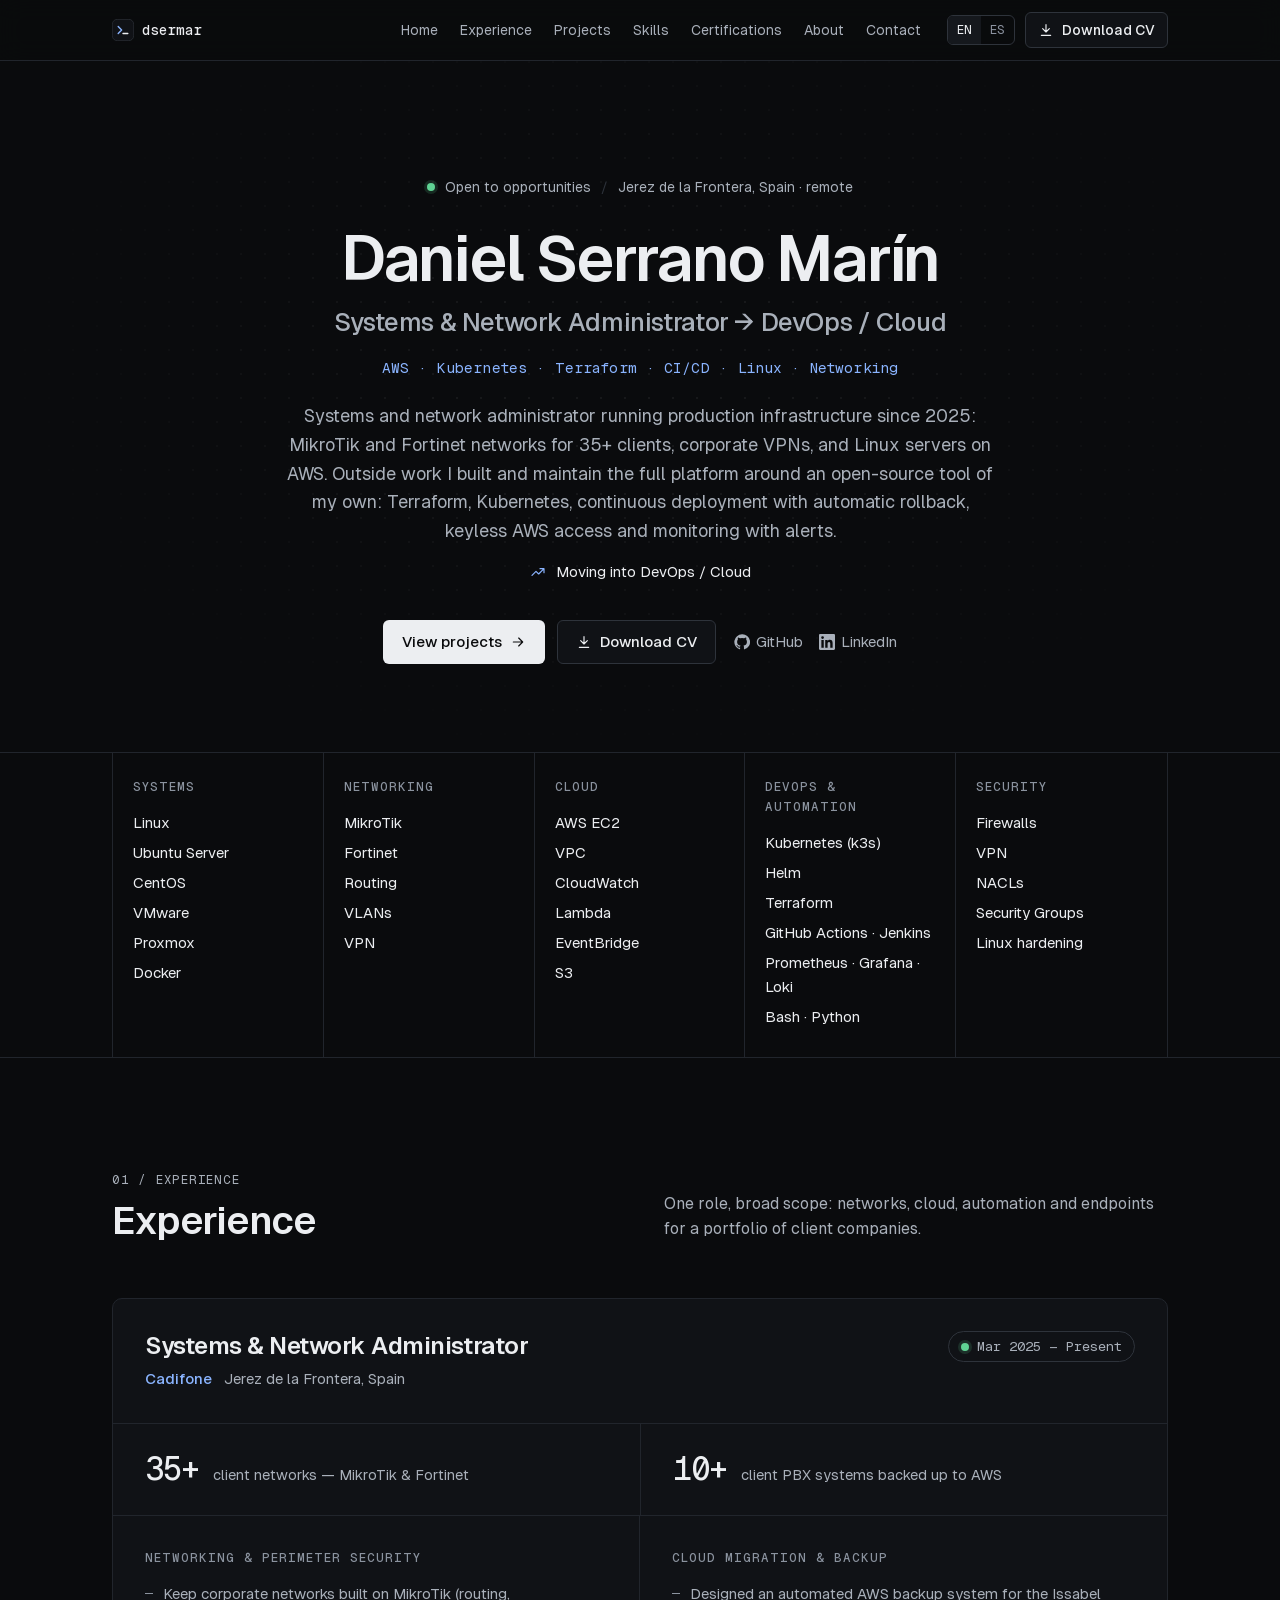
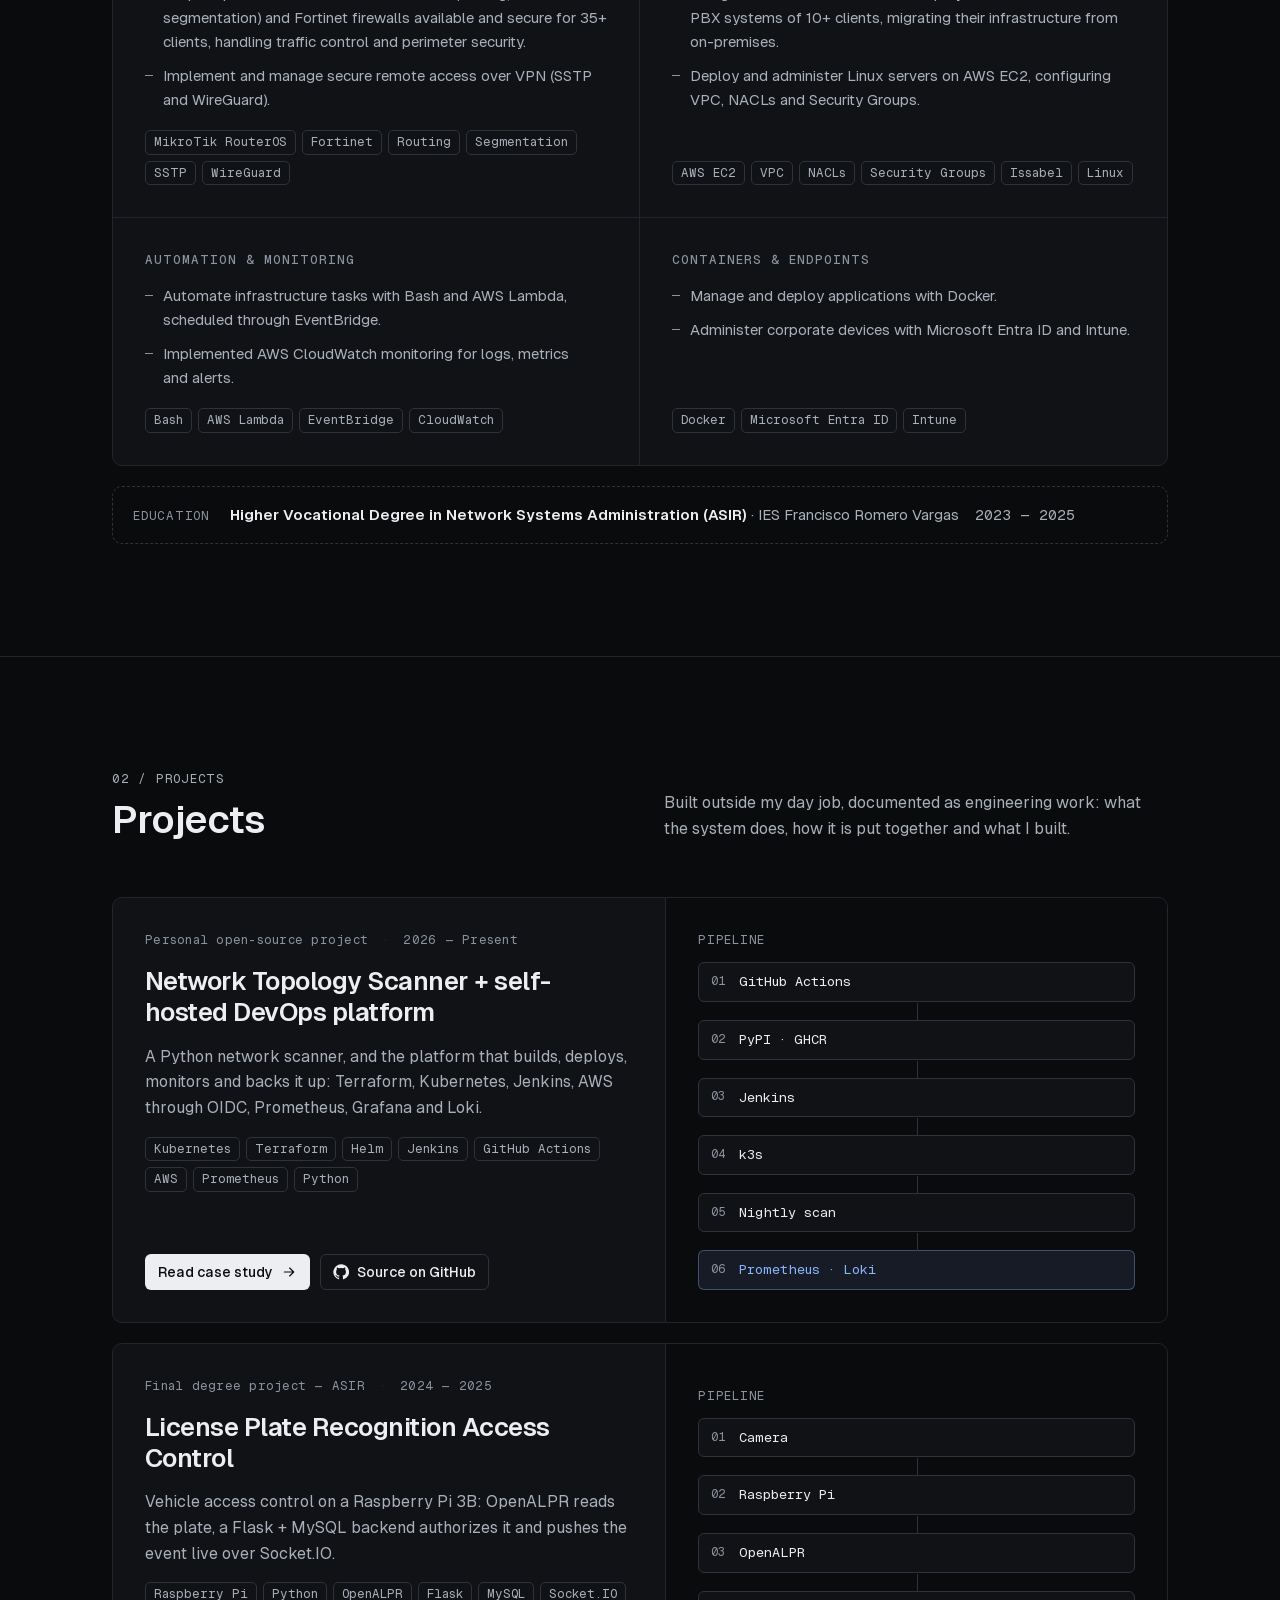
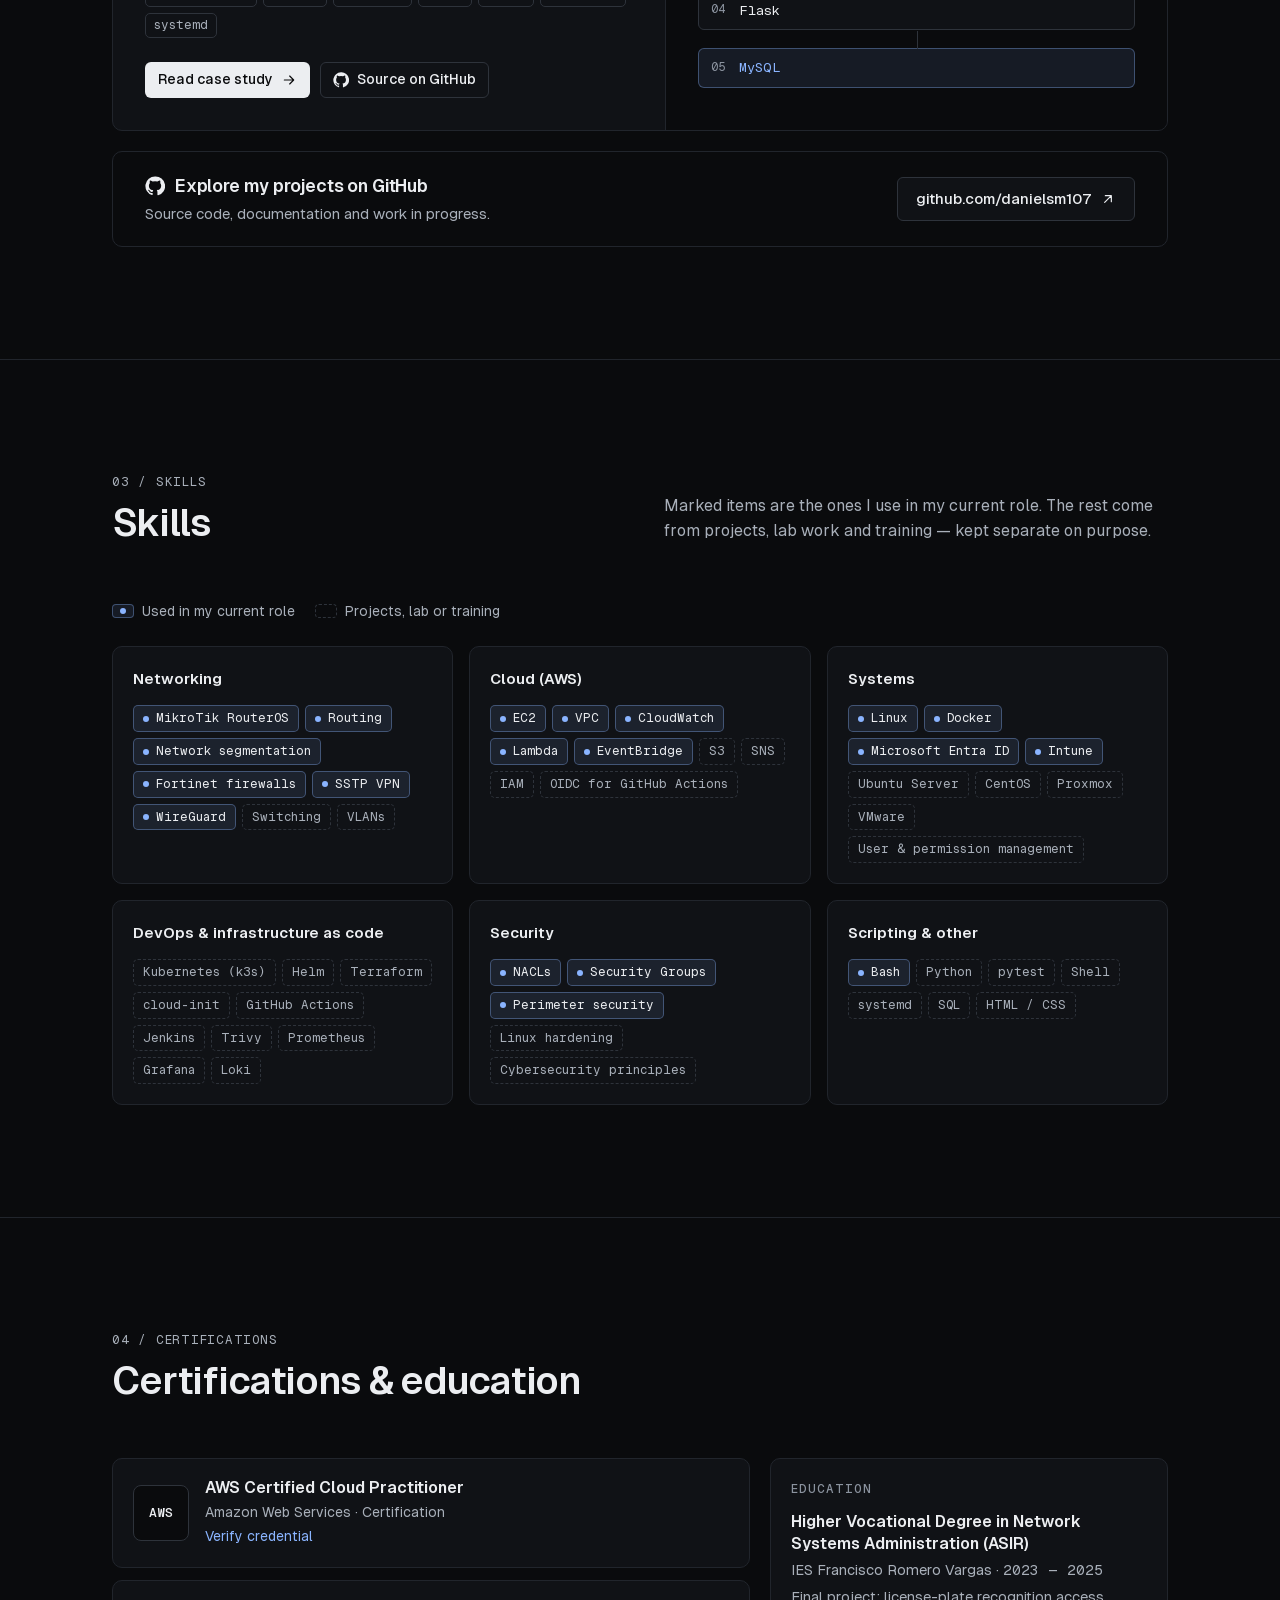
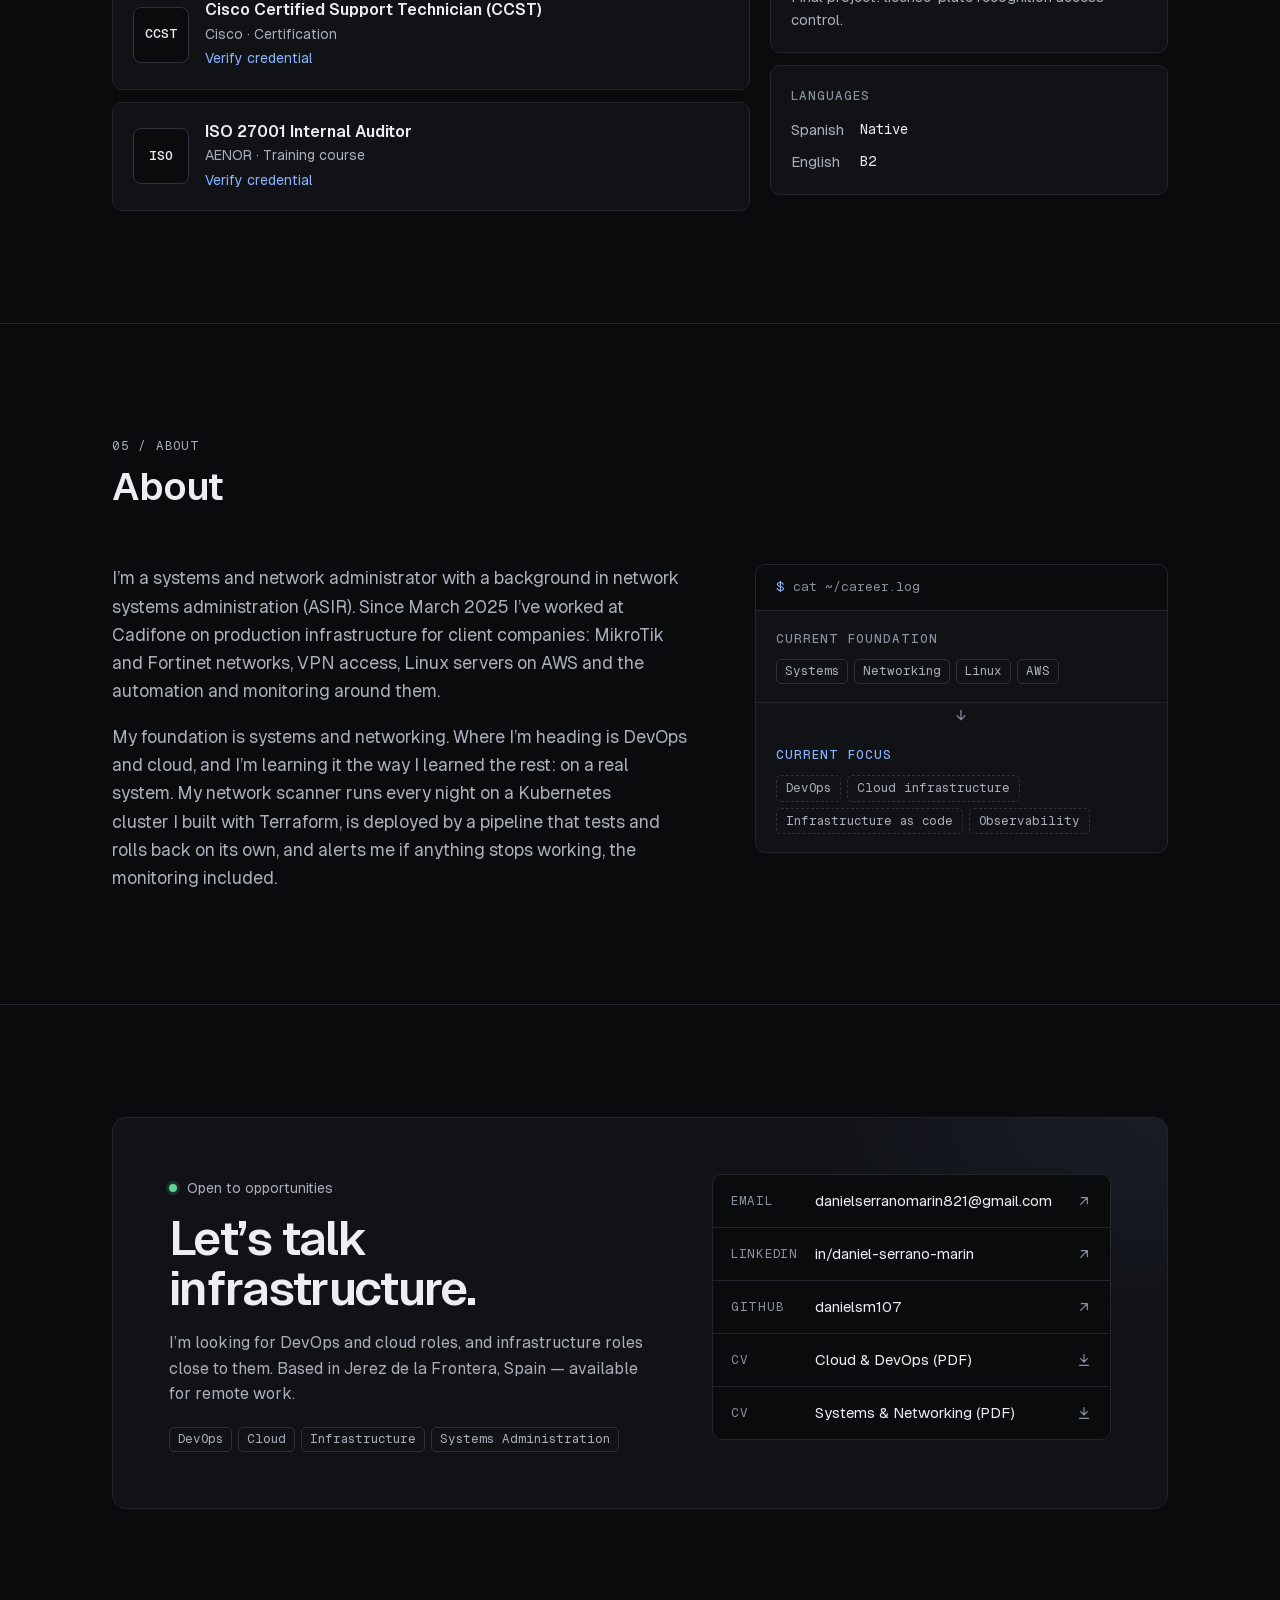
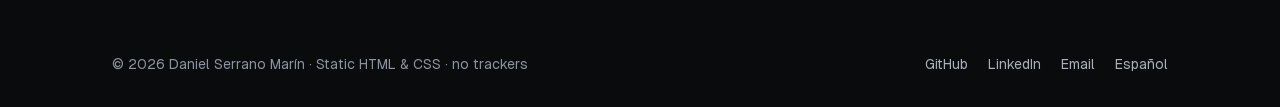
==== commit 677daf7d: "Review fixes: maintain (not 'have run'), rehearsals not claimed for every phase, CVs with network bu" ====
--- a/index.html
+++ b/index.html
@@ -28,7 +28,7 @@
 <link rel="apple-touch-icon" href="/assets/apple-touch-icon.png">
 <link rel="preload" href="/assets/fonts/Geist-Variable.woff2" as="font" type="font/woff2" crossorigin>
 <link rel="preload" href="/assets/fonts/GeistMono-Variable.woff2" as="font" type="font/woff2" crossorigin>
-<link rel="stylesheet" href="/assets/site.css?v=mwkmxbvs">
+<link rel="stylesheet" href="/assets/site.css?v=mwkn2l1t">
 <script>document.documentElement.classList.add('js')</script>
 <script type="application/ld+json">{"@context":"https://schema.org","@graph":[{"@type":"ProfilePage","@id":"https://dsermar.dev/#page","url":"https://dsermar.dev/","name":"Daniel Serrano Marín — Systems & Network Administrator → DevOps / Cloud","inLanguage":"en","dateModified":"2026-11-17","mainEntity":{"@id":"https://dsermar.dev/#person"}},{"@type":"Person","@id":"https://dsermar.dev/#person","name":"Daniel Serrano Marín","url":"https://dsermar.dev","email":"mailto:danielserranomarin821@gmail.com","jobTitle":"Systems & Network Administrator","worksFor":{"@type":"Organization","name":"Cadifone"},"address":{"@type":"PostalAddress","addressLocality":"Jerez de la Frontera","addressRegion":"Andalucía","addressCountry":"ES"},"alumniOf":{"@type":"EducationalOrganization","name":"IES Francisco Romero Vargas"},"knowsLanguage":[{"@type":"Language","name":"Spanish","alternateName":"es"},{"@type":"Language","name":"English","alternateName":"en"}],"knowsAbout":["Linux","Network administration","MikroTik","Fortinet","VPN","AWS","Amazon EC2","Amazon VPC","Amazon CloudWatch","AWS Lambda","Docker","Bash","Python"],"hasCredential":[{"@type":"EducationalOccupationalCredential","name":"AWS Certified Cloud Practitioner","credentialCategory":"certification","recognizedBy":{"@type":"Organization","name":"Amazon Web Services"},"url":"https://www.credly.com/badges/a189a356-7261-48c6-a4c2-34f6d0c70d6d/public_url"},{"@type":"EducationalOccupationalCredential","name":"Cisco Certified Support Technician (CCST)","credentialCategory":"certification","recognizedBy":{"@type":"Organization","name":"Cisco"},"url":"https://www.credly.com/badges/2d9c0be0-a62d-45e4-a0bc-614cf53fad09/public_url"},{"@type":"EducationalOccupationalCredential","name":"ISO 27001 Internal Auditor","credentialCategory":"course","recognizedBy":{"@type":"Organization","name":"AENOR"},"url":"https://aenor.vottun.com/badgedetail?id=baee3e13-94b1-4ef4-bf6e-fa1b7fab3629"}],"sameAs":["https://github.com/danielsm107","https://www.linkedin.com/in/daniel-serrano-marin"]},{"@type":"WebSite","@id":"https://dsermar.dev/#website","url":"https://dsermar.dev","name":"Daniel Serrano Marín","inLanguage":["en","es"]}]}</script>
 </head>
@@ -54,7 +54,7 @@
       <p class="status"><span class="dot" aria-hidden="true"></span><span>Open to opportunities</span><span class="sep" aria-hidden="true">/</span><span>Jerez de la Frontera, Spain · remote</span></p>
       <h1 id="h-hero">Daniel Serrano Marín<span class="role">Systems & Network Administrator → DevOps / Cloud</span></h1>
       <p class="stack">AWS · Kubernetes · Terraform · CI/CD · Linux · Networking</p>
-      <p class="lead">Systems and network administrator running production infrastructure since 2025: MikroTik and Fortinet networks for 35+ clients, corporate VPNs, and Linux servers on AWS. Outside work I have built, and run, the full platform around an open-source tool of my own: Terraform, Kubernetes, continuous deployment with automatic rollback, keyless AWS access and monitoring with alerts.</p>
+      <p class="lead">Systems and network administrator running production infrastructure since 2025: MikroTik and Fortinet networks for 35+ clients, corporate VPNs, and Linux servers on AWS. Outside work I built and maintain the full platform around an open-source tool of my own: Terraform, Kubernetes, continuous deployment with automatic rollback, keyless AWS access and monitoring with alerts.</p>
       <p class="direction"><svg viewBox="0 0 24 24" fill="none" stroke="currentColor" stroke-width="1.75" stroke-linecap="round" stroke-linejoin="round" aria-hidden="true"><path d="M3 17l6-6 4 4 8-8M15 7h6v6"/></svg><span>Moving into DevOps / Cloud</span></p>
       <div class="hero-ctas">
         <a class="btn btn-primary" href="#projects">View projects<svg viewBox="0 0 24 24" fill="none" stroke="currentColor" stroke-width="1.75" stroke-linecap="round" stroke-linejoin="round" aria-hidden="true"><path d="M5 12h14M13 6l6 6-6 6"/></svg></a>
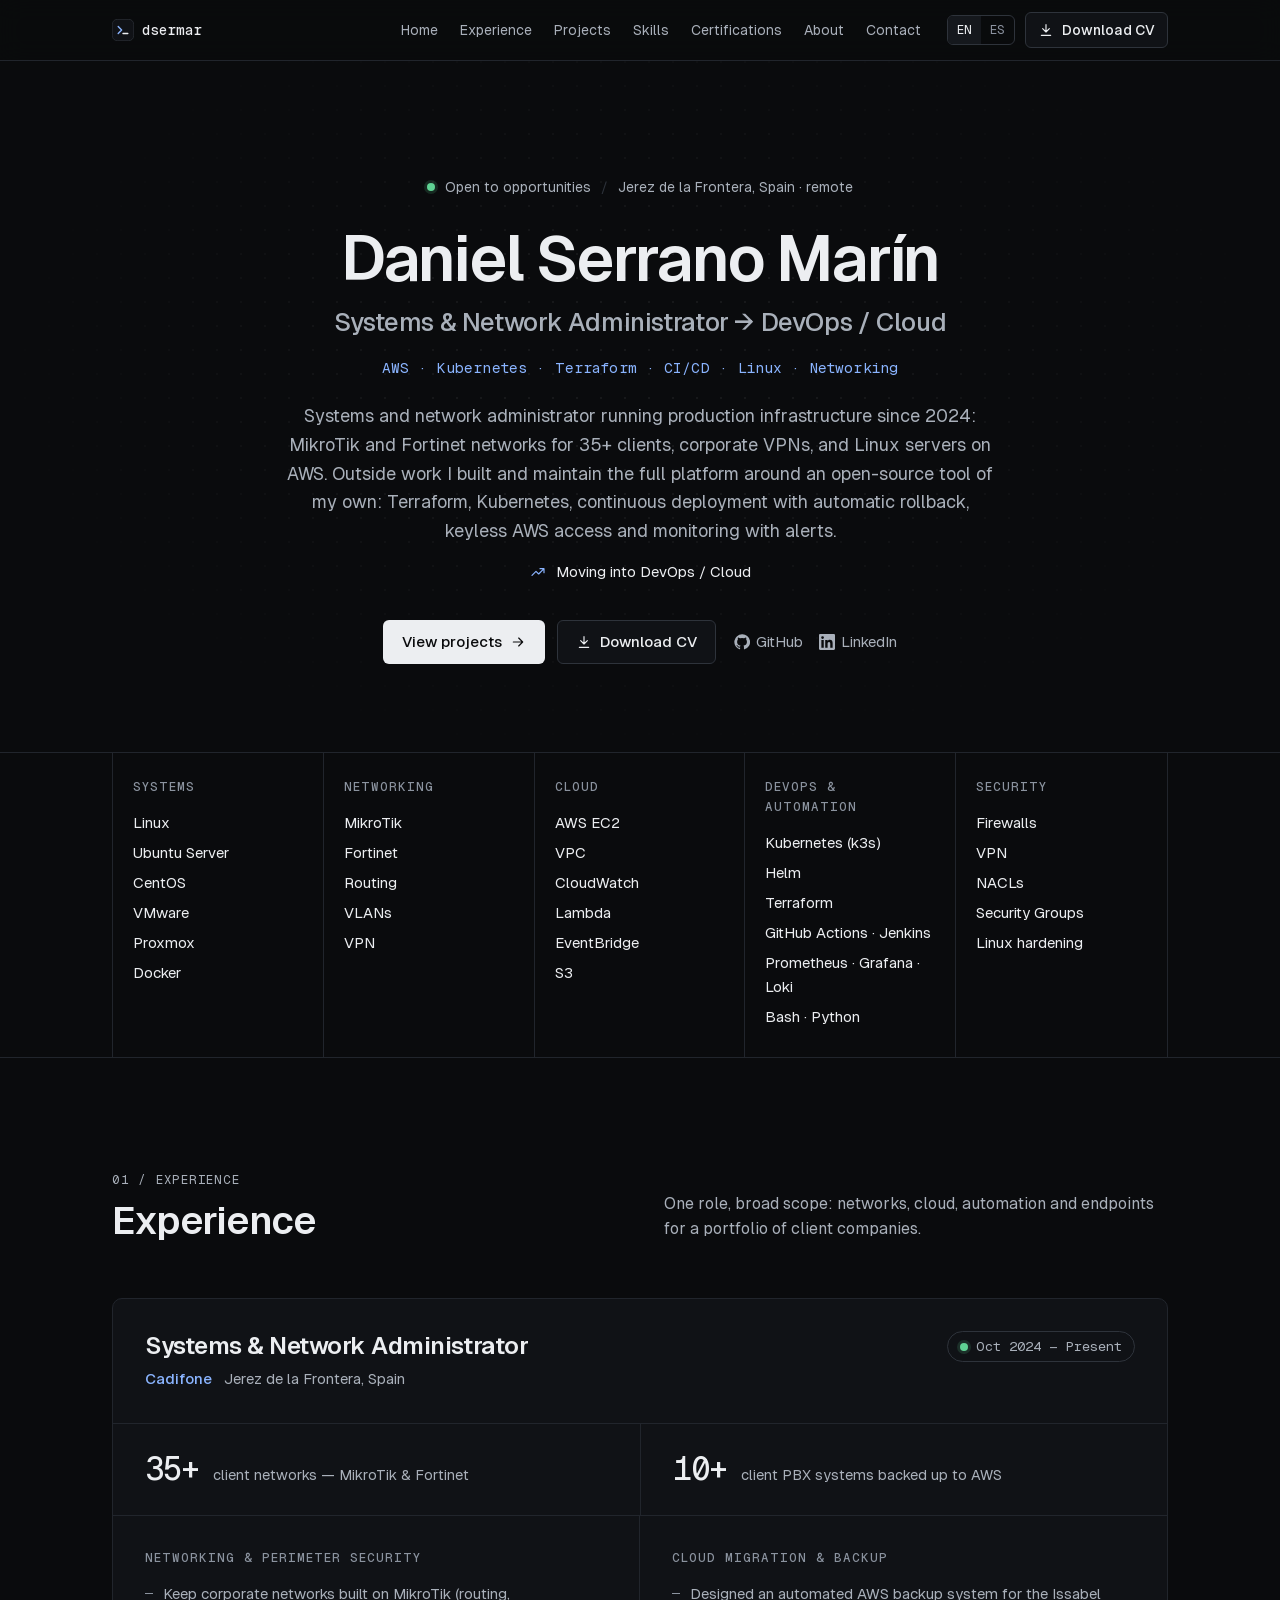
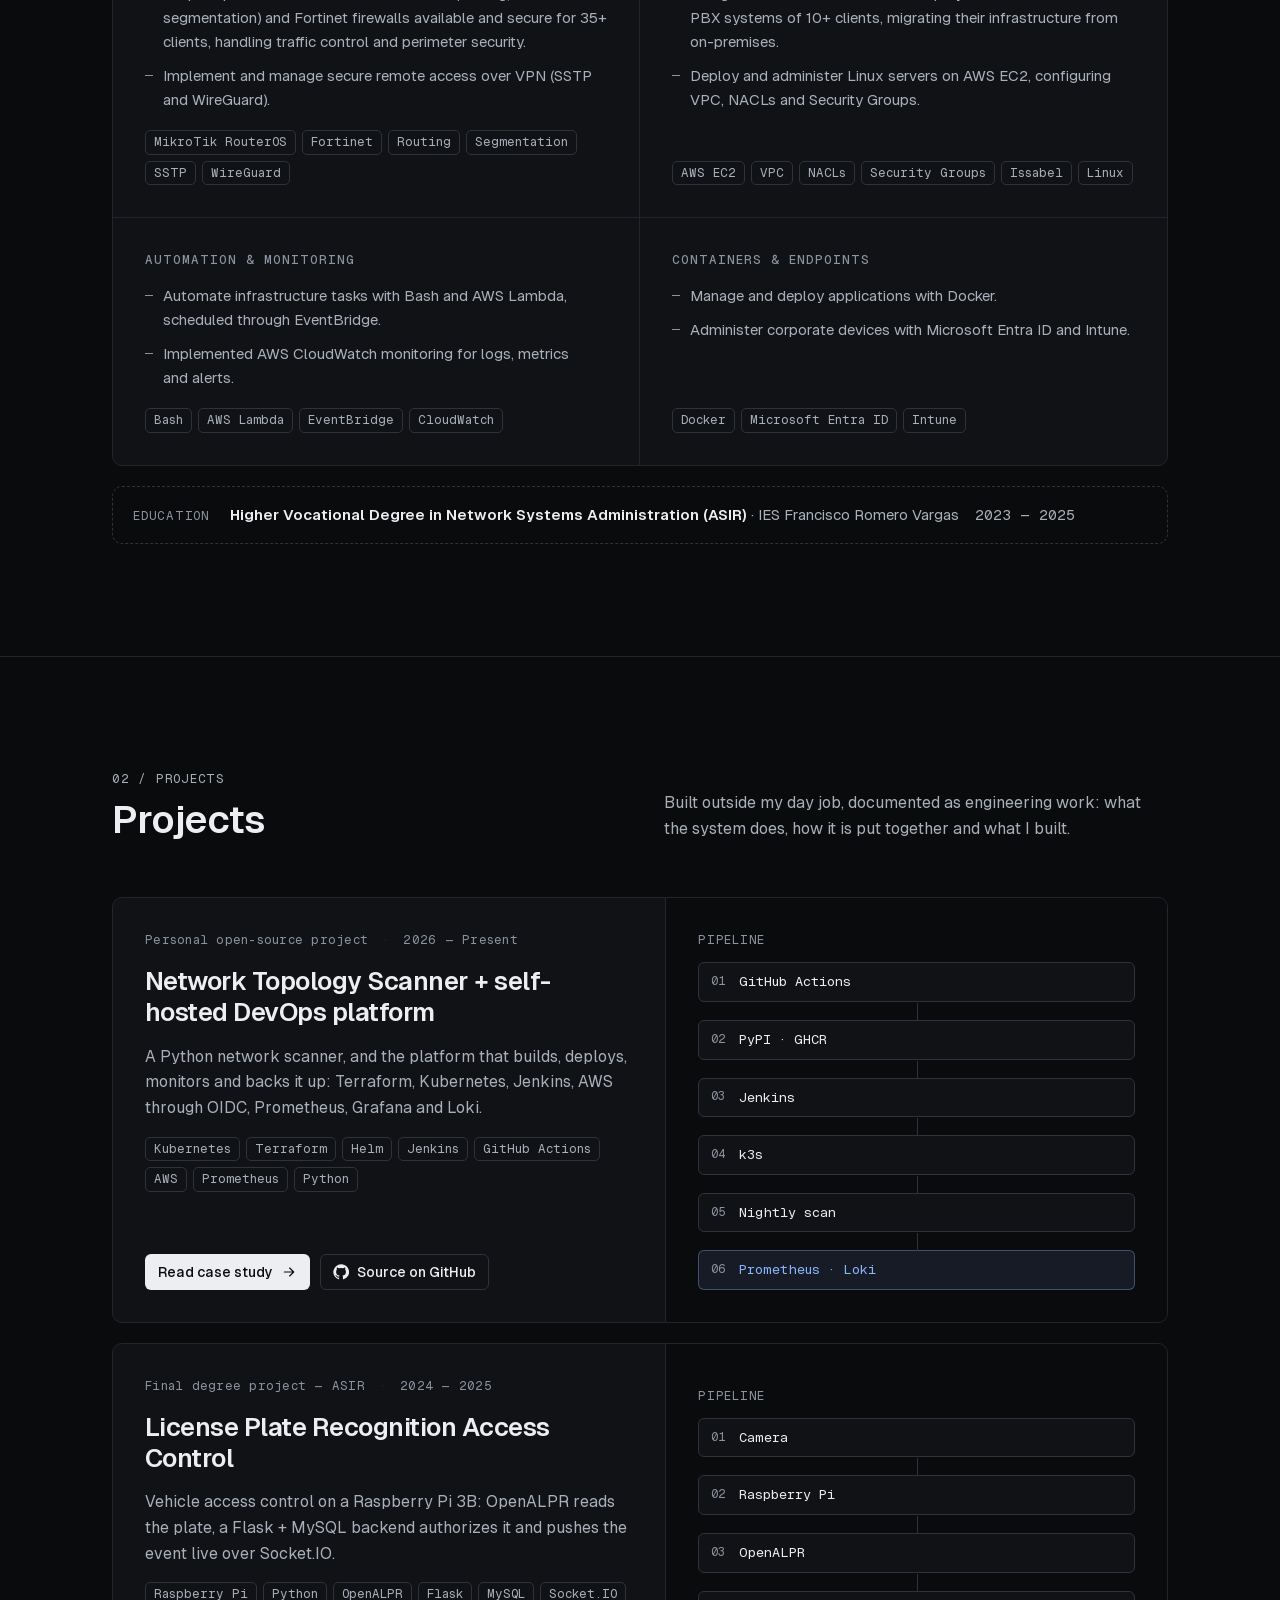
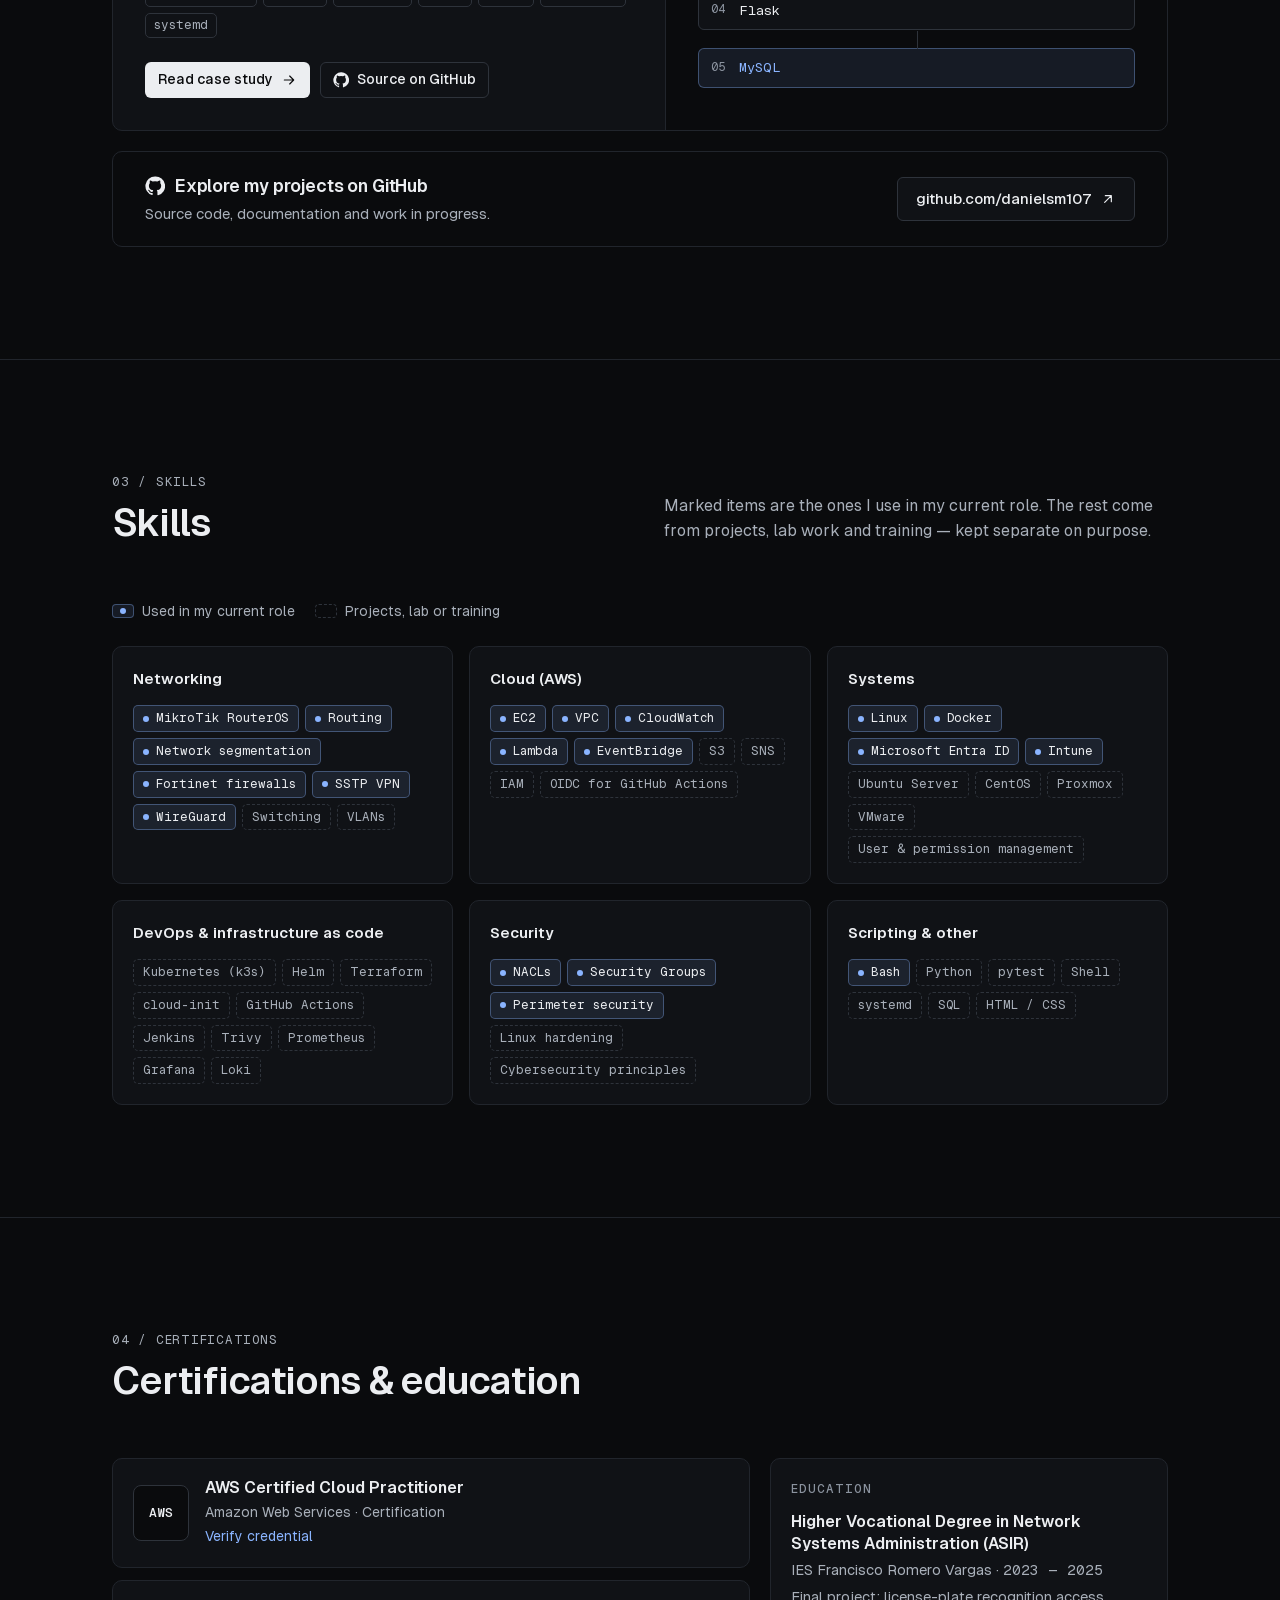
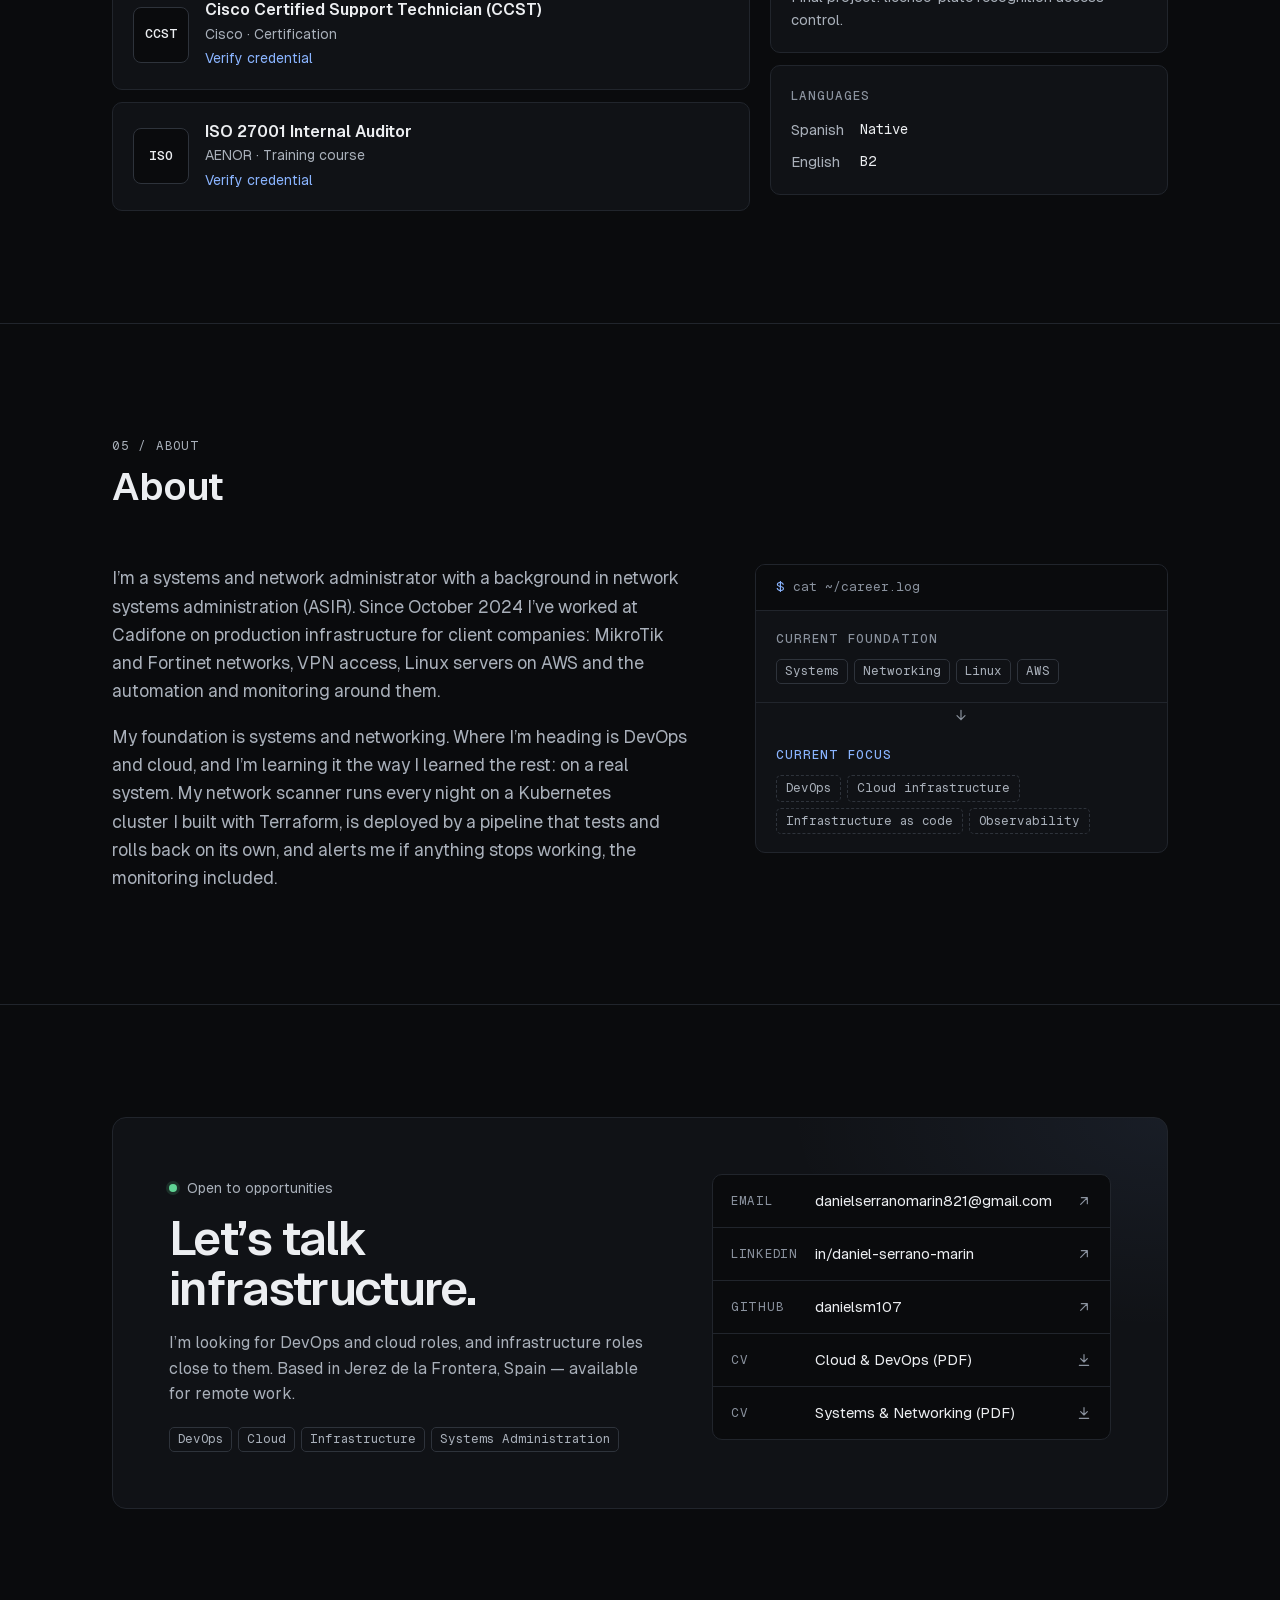
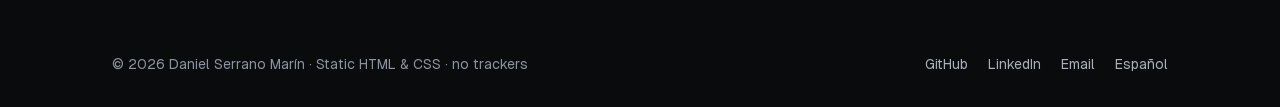
==== commit 5f467fed: "Experience: Cadifone since October 2024 Co-Authored-By: Claude Opus 5.5 <noreply@anthropic.com>" ====
--- a/index.html
+++ b/index.html
@@ -28,7 +28,7 @@
 <link rel="apple-touch-icon" href="/assets/apple-touch-icon.png">
 <link rel="preload" href="/assets/fonts/Geist-Variable.woff2" as="font" type="font/woff2" crossorigin>
 <link rel="preload" href="/assets/fonts/GeistMono-Variable.woff2" as="font" type="font/woff2" crossorigin>
-<link rel="stylesheet" href="/assets/site.css?v=mwkn2l1t">
+<link rel="stylesheet" href="/assets/site.css?v=mwkn6lot">
 <script>document.documentElement.classList.add('js')</script>
 <script type="application/ld+json">{"@context":"https://schema.org","@graph":[{"@type":"ProfilePage","@id":"https://dsermar.dev/#page","url":"https://dsermar.dev/","name":"Daniel Serrano Marín — Systems & Network Administrator → DevOps / Cloud","inLanguage":"en","dateModified":"2026-11-17","mainEntity":{"@id":"https://dsermar.dev/#person"}},{"@type":"Person","@id":"https://dsermar.dev/#person","name":"Daniel Serrano Marín","url":"https://dsermar.dev","email":"mailto:danielserranomarin821@gmail.com","jobTitle":"Systems & Network Administrator","worksFor":{"@type":"Organization","name":"Cadifone"},"address":{"@type":"PostalAddress","addressLocality":"Jerez de la Frontera","addressRegion":"Andalucía","addressCountry":"ES"},"alumniOf":{"@type":"EducationalOrganization","name":"IES Francisco Romero Vargas"},"knowsLanguage":[{"@type":"Language","name":"Spanish","alternateName":"es"},{"@type":"Language","name":"English","alternateName":"en"}],"knowsAbout":["Linux","Network administration","MikroTik","Fortinet","VPN","AWS","Amazon EC2","Amazon VPC","Amazon CloudWatch","AWS Lambda","Docker","Bash","Python"],"hasCredential":[{"@type":"EducationalOccupationalCredential","name":"AWS Certified Cloud Practitioner","credentialCategory":"certification","recognizedBy":{"@type":"Organization","name":"Amazon Web Services"},"url":"https://www.credly.com/badges/a189a356-7261-48c6-a4c2-34f6d0c70d6d/public_url"},{"@type":"EducationalOccupationalCredential","name":"Cisco Certified Support Technician (CCST)","credentialCategory":"certification","recognizedBy":{"@type":"Organization","name":"Cisco"},"url":"https://www.credly.com/badges/2d9c0be0-a62d-45e4-a0bc-614cf53fad09/public_url"},{"@type":"EducationalOccupationalCredential","name":"ISO 27001 Internal Auditor","credentialCategory":"course","recognizedBy":{"@type":"Organization","name":"AENOR"},"url":"https://aenor.vottun.com/badgedetail?id=baee3e13-94b1-4ef4-bf6e-fa1b7fab3629"}],"sameAs":["https://github.com/danielsm107","https://www.linkedin.com/in/daniel-serrano-marin"]},{"@type":"WebSite","@id":"https://dsermar.dev/#website","url":"https://dsermar.dev","name":"Daniel Serrano Marín","inLanguage":["en","es"]}]}</script>
 </head>
@@ -54,7 +54,7 @@
       <p class="status"><span class="dot" aria-hidden="true"></span><span>Open to opportunities</span><span class="sep" aria-hidden="true">/</span><span>Jerez de la Frontera, Spain · remote</span></p>
       <h1 id="h-hero">Daniel Serrano Marín<span class="role">Systems & Network Administrator → DevOps / Cloud</span></h1>
       <p class="stack">AWS · Kubernetes · Terraform · CI/CD · Linux · Networking</p>
-      <p class="lead">Systems and network administrator running production infrastructure since 2025: MikroTik and Fortinet networks for 35+ clients, corporate VPNs, and Linux servers on AWS. Outside work I built and maintain the full platform around an open-source tool of my own: Terraform, Kubernetes, continuous deployment with automatic rollback, keyless AWS access and monitoring with alerts.</p>
+      <p class="lead">Systems and network administrator running production infrastructure since 2024: MikroTik and Fortinet networks for 35+ clients, corporate VPNs, and Linux servers on AWS. Outside work I built and maintain the full platform around an open-source tool of my own: Terraform, Kubernetes, continuous deployment with automatic rollback, keyless AWS access and monitoring with alerts.</p>
       <p class="direction"><svg viewBox="0 0 24 24" fill="none" stroke="currentColor" stroke-width="1.75" stroke-linecap="round" stroke-linejoin="round" aria-hidden="true"><path d="M3 17l6-6 4 4 8-8M15 7h6v6"/></svg><span>Moving into DevOps / Cloud</span></p>
       <div class="hero-ctas">
         <a class="btn btn-primary" href="#projects">View projects<svg viewBox="0 0 24 24" fill="none" stroke="currentColor" stroke-width="1.75" stroke-linecap="round" stroke-linejoin="round" aria-hidden="true"><path d="M5 12h14M13 6l6 6-6 6"/></svg></a>
@@ -89,7 +89,7 @@
           <h3>Systems & Network Administrator</h3>
           <p class="xp-company"><b>Cadifone</b><span>Jerez de la Frontera, Spain</span></p>
         </div>
-        <p class="xp-period"><span class="dot" aria-hidden="true"></span><time datetime="2025-03">Mar 2025 — Present</time></p>
+        <p class="xp-period"><span class="dot" aria-hidden="true"></span><time datetime="2024-10">Oct 2024 — Present</time></p>
       </div>
       <dl class="xp-figs">
         <div class="xp-fig"><dt class="sr-only">client networks — MikroTik & Fortinet</dt><dd class="n">35+</dd><dd class="l" aria-hidden="true">client networks — MikroTik & Fortinet</dd></div><div class="xp-fig"><dt class="sr-only">client PBX systems backed up to AWS</dt><dd class="n">10+</dd><dd class="l" aria-hidden="true">client PBX systems backed up to AWS</dd></div>
@@ -247,7 +247,7 @@
   
 </div>
     <div class="about-grid">
-      <div class="prose"><p>I’m a systems and network administrator with a background in network systems administration (ASIR). Since March 2025 I’ve worked at Cadifone on production infrastructure for client companies: MikroTik and Fortinet networks, VPN access, Linux servers on AWS and the automation and monitoring around them.</p><p>My foundation is systems and networking. Where I’m heading is DevOps and cloud, and I’m learning it the way I learned the rest: on a real system. My network scanner runs every night on a Kubernetes cluster I built with Terraform, is deployed by a pipeline that tests and rolls back on its own, and alerts me if anything stops working, the monitoring included.</p></div>
+      <div class="prose"><p>I’m a systems and network administrator with a background in network systems administration (ASIR). Since October 2024 I’ve worked at Cadifone on production infrastructure for client companies: MikroTik and Fortinet networks, VPN access, Linux servers on AWS and the automation and monitoring around them.</p><p>My foundation is systems and networking. Where I’m heading is DevOps and cloud, and I’m learning it the way I learned the rest: on a real system. My network scanner runs every night on a Kubernetes cluster I built with Terraform, is deployed by a pipeline that tests and rolls back on its own, and alerts me if anything stops working, the monitoring included.</p></div>
       <div class="trajectory">
         <p class="cmd" aria-hidden="true"><b>$</b> cat ~/career.log</p>
         <div class="traj-step"><h3>Current foundation</h3><ul class="tags"><li class="tag">Systems</li><li class="tag">Networking</li><li class="tag">Linux</li><li class="tag">AWS</li></ul></div>
